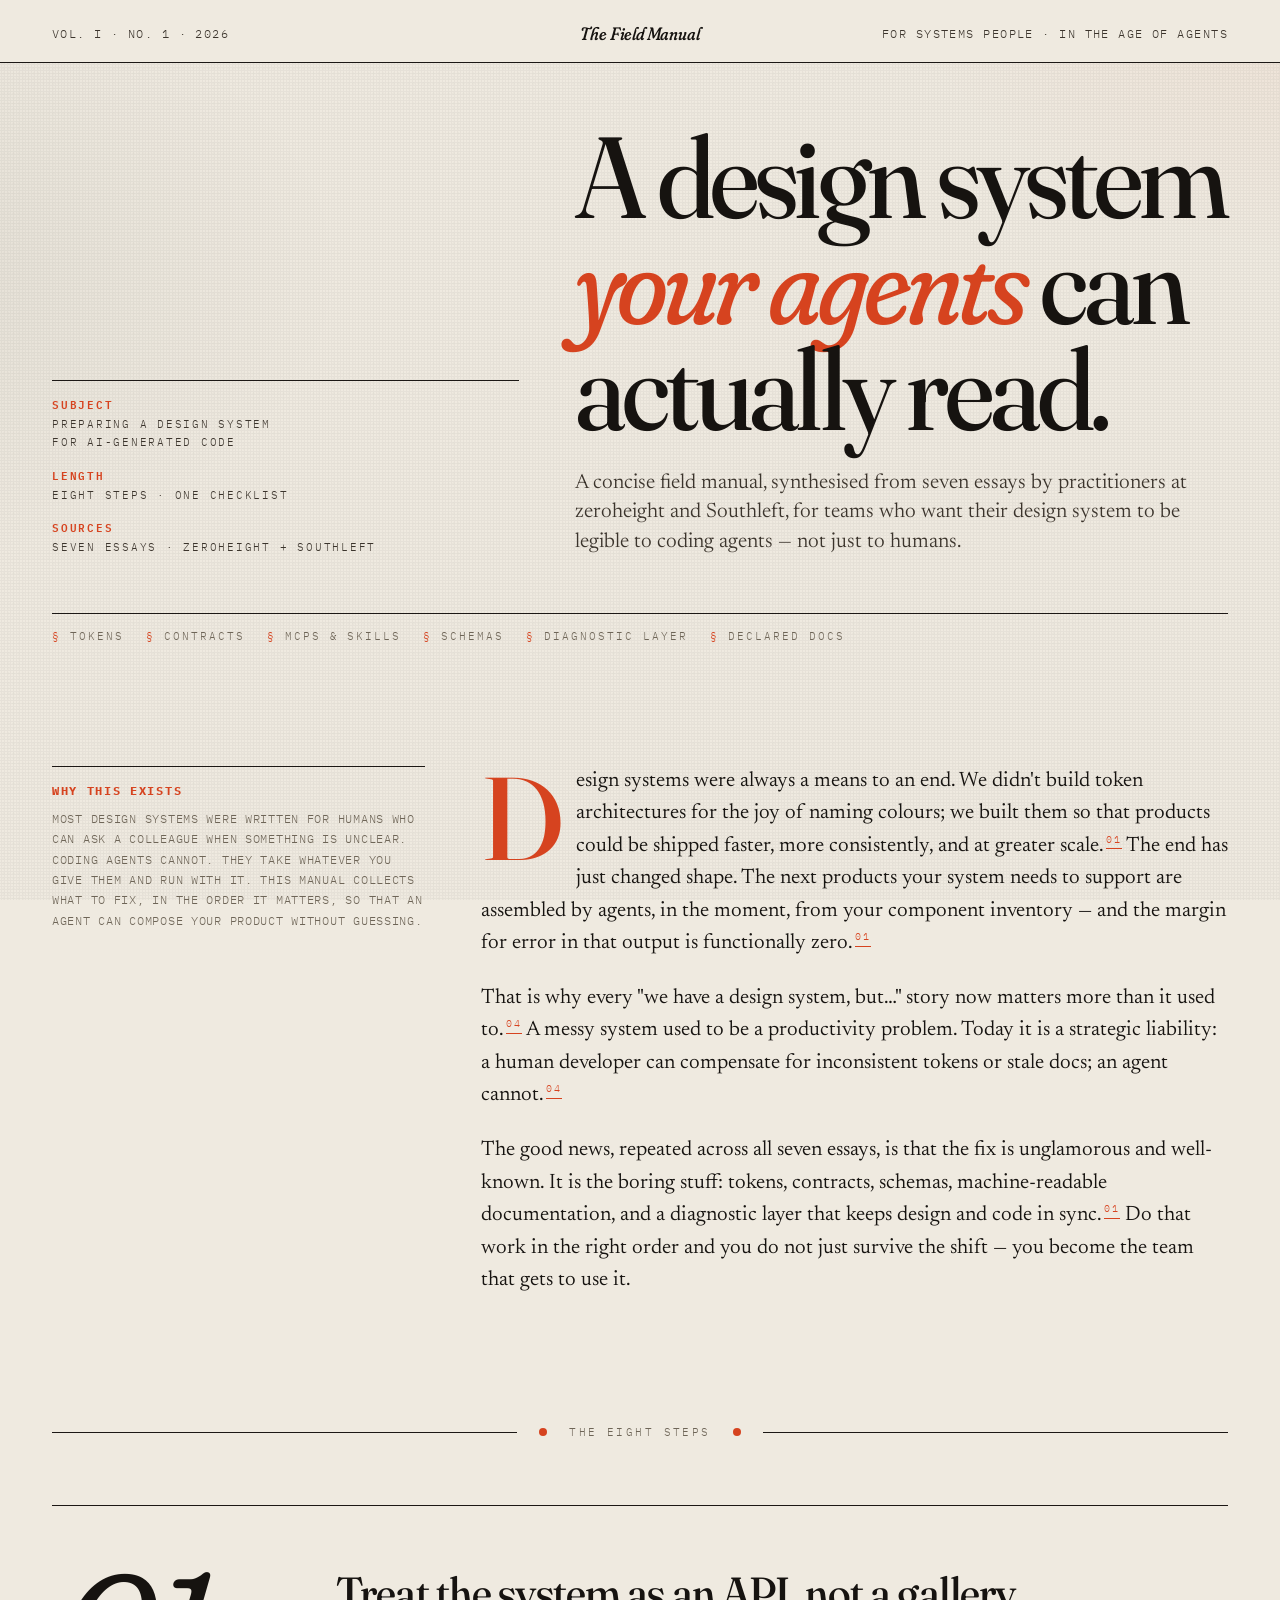
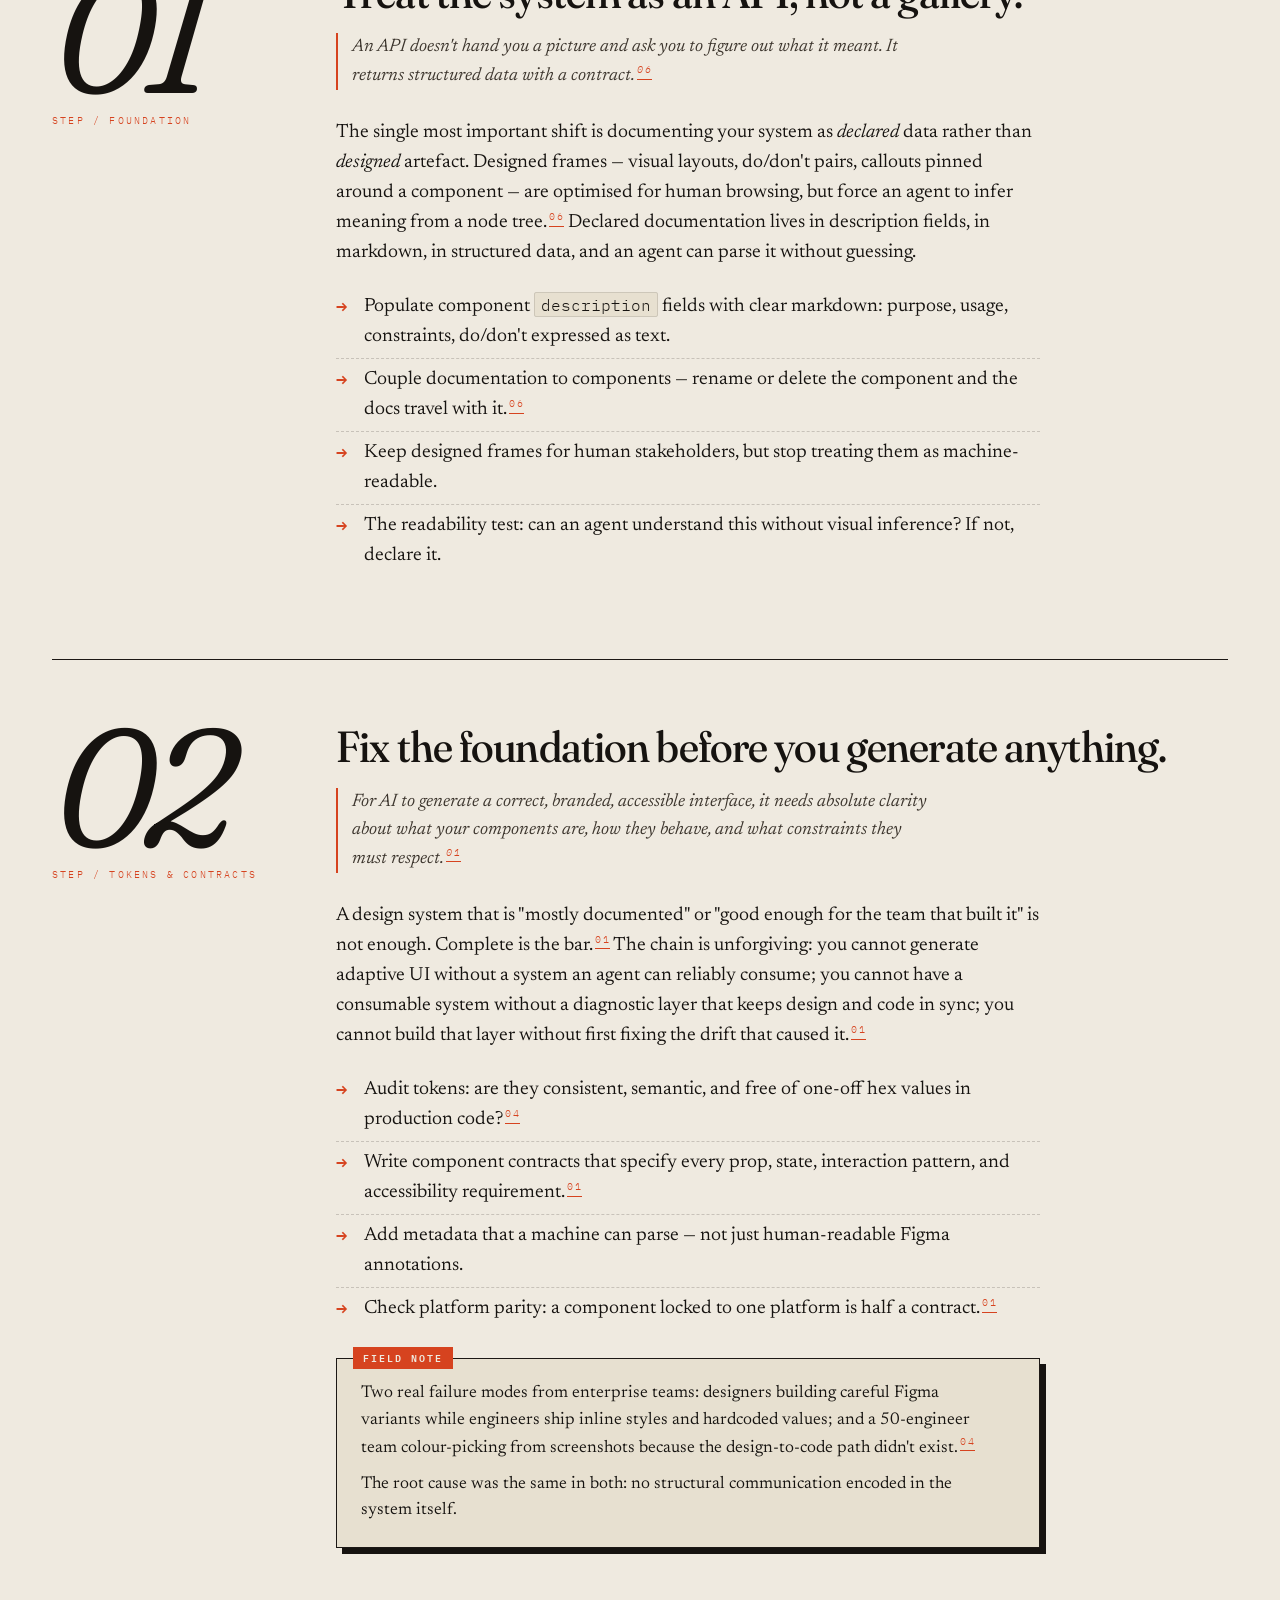
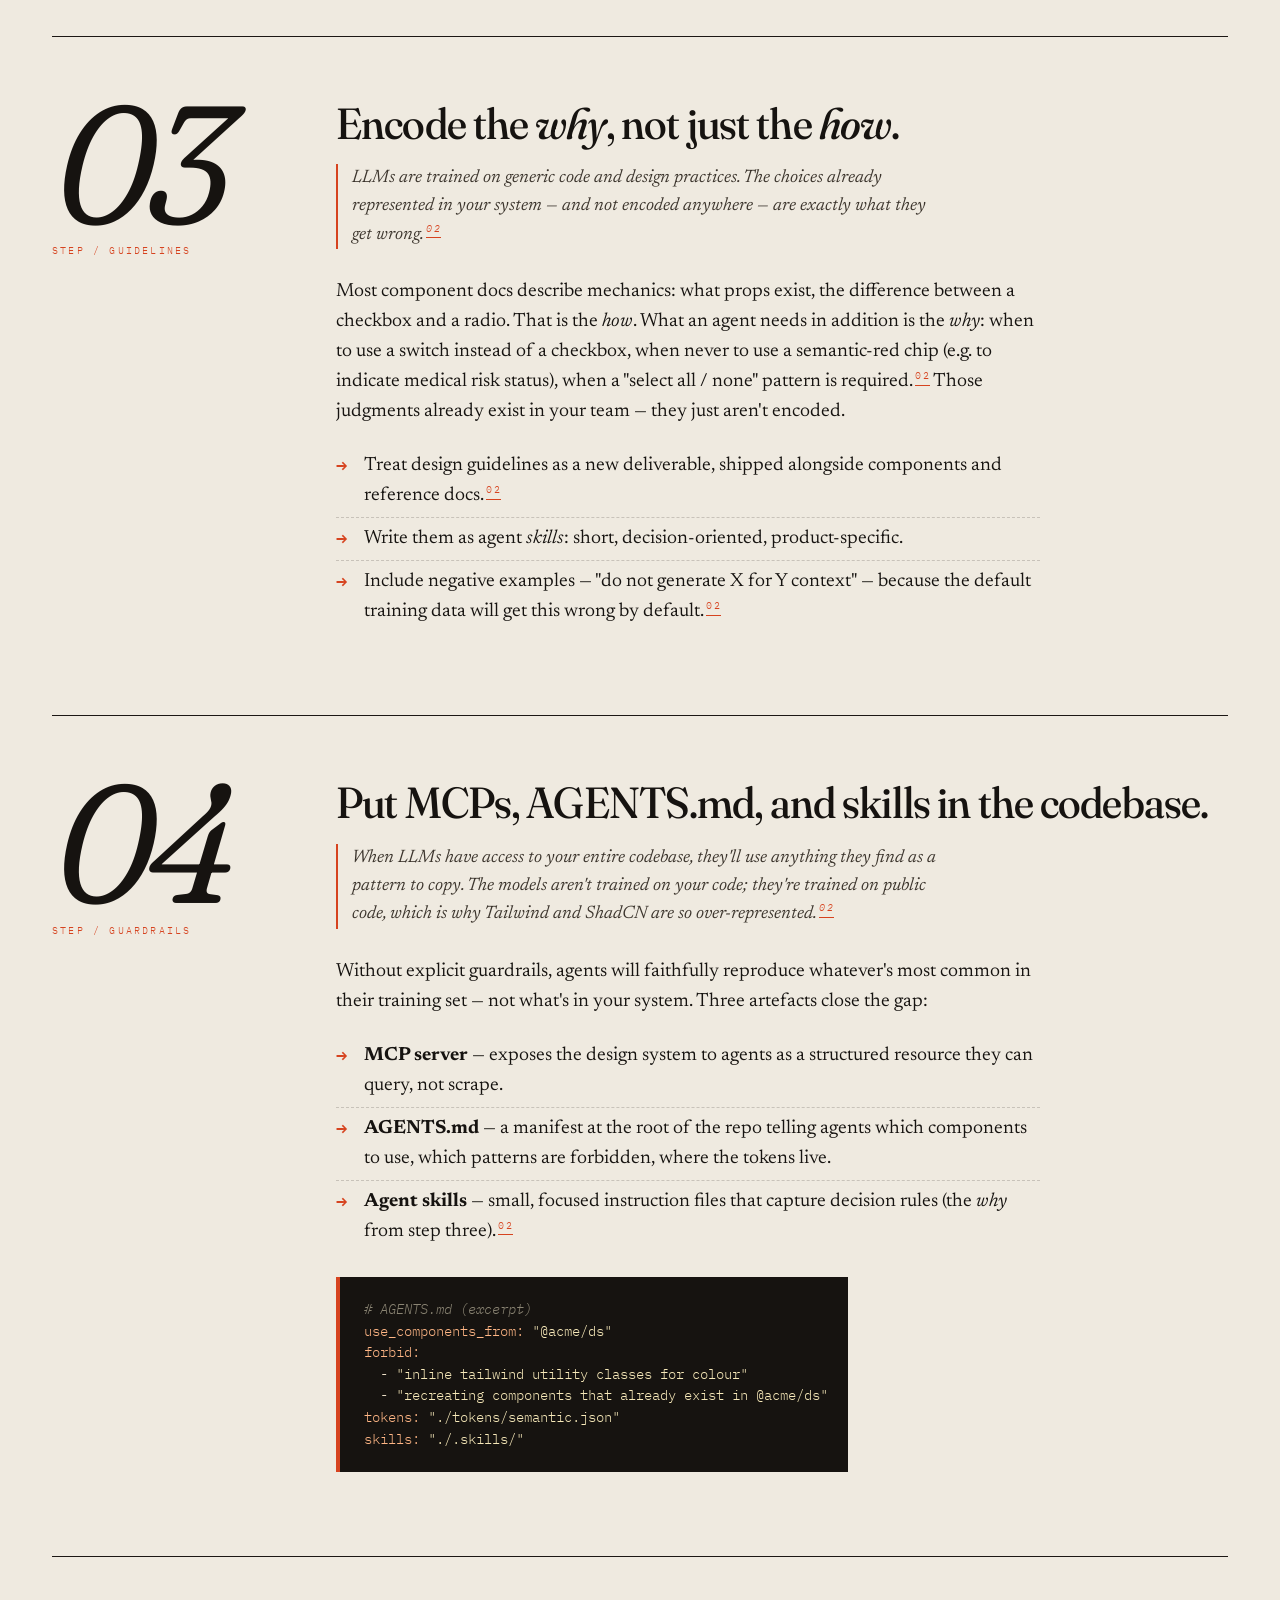
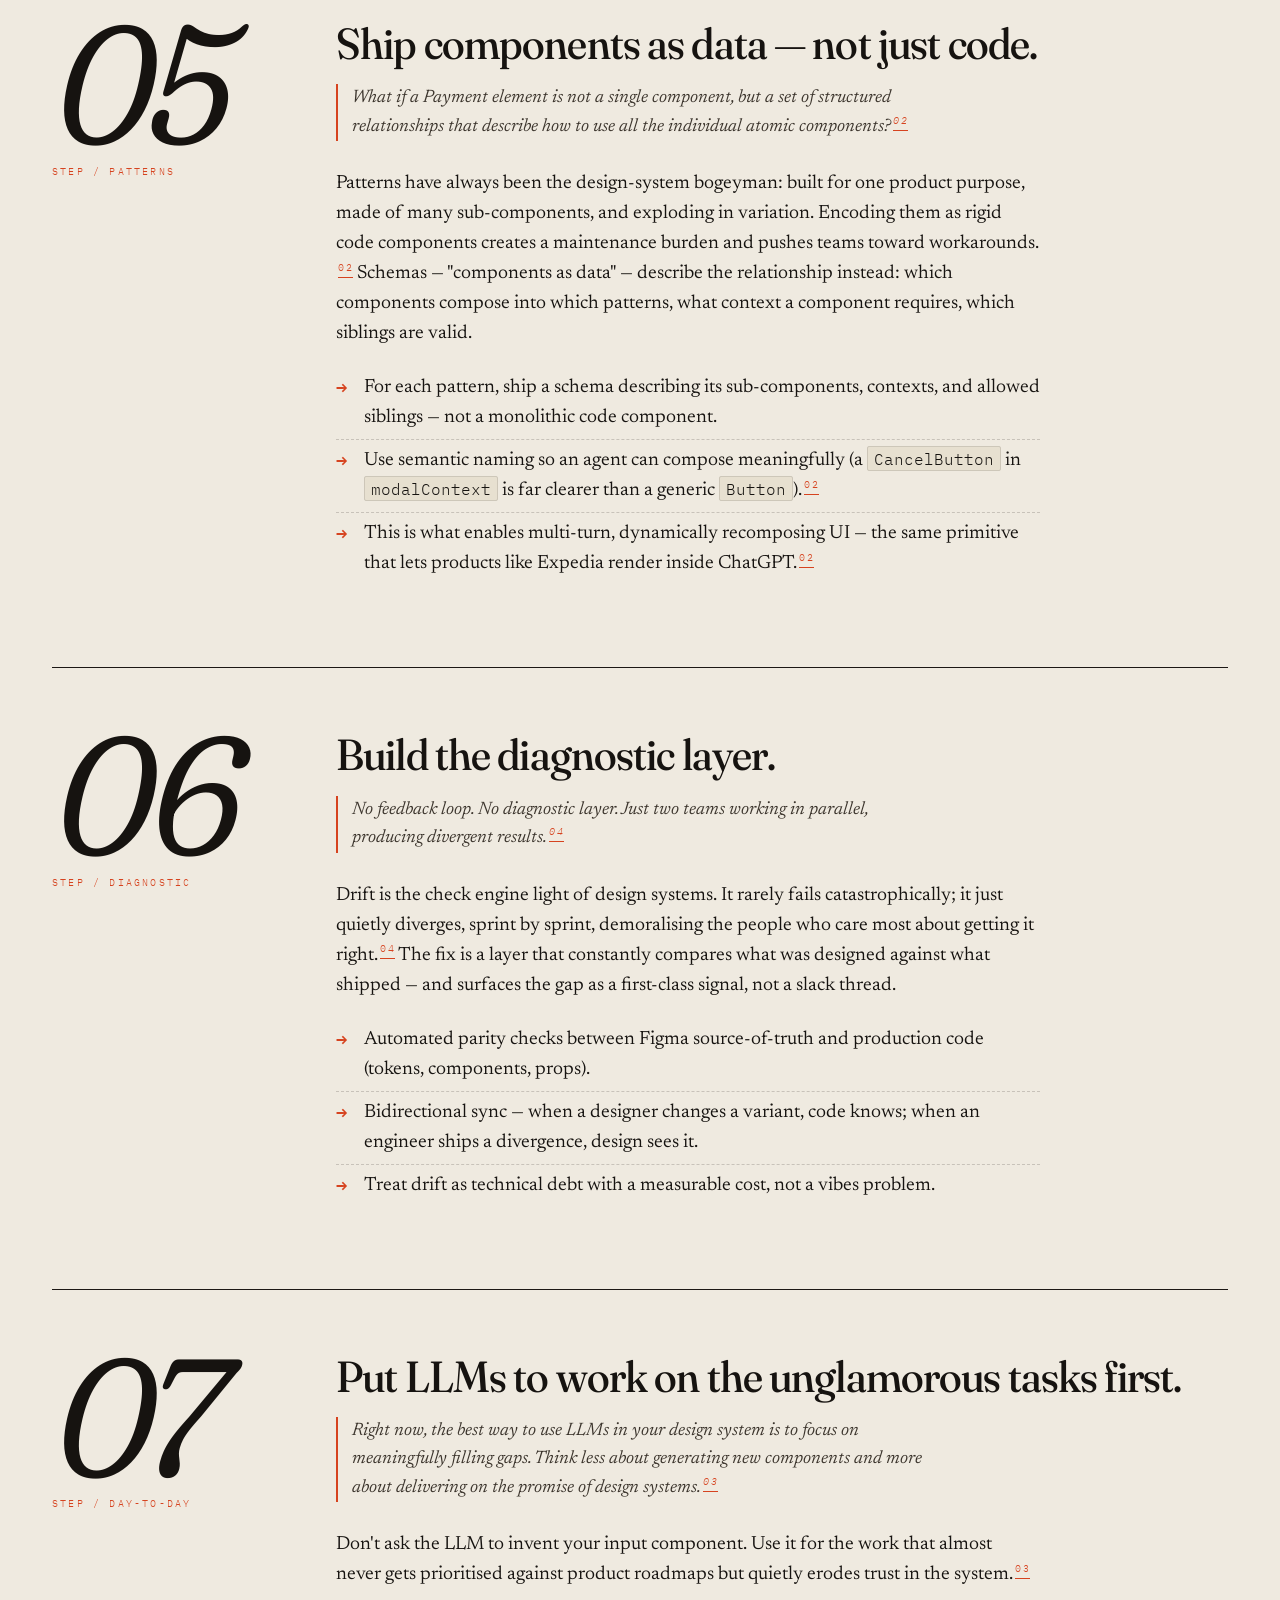
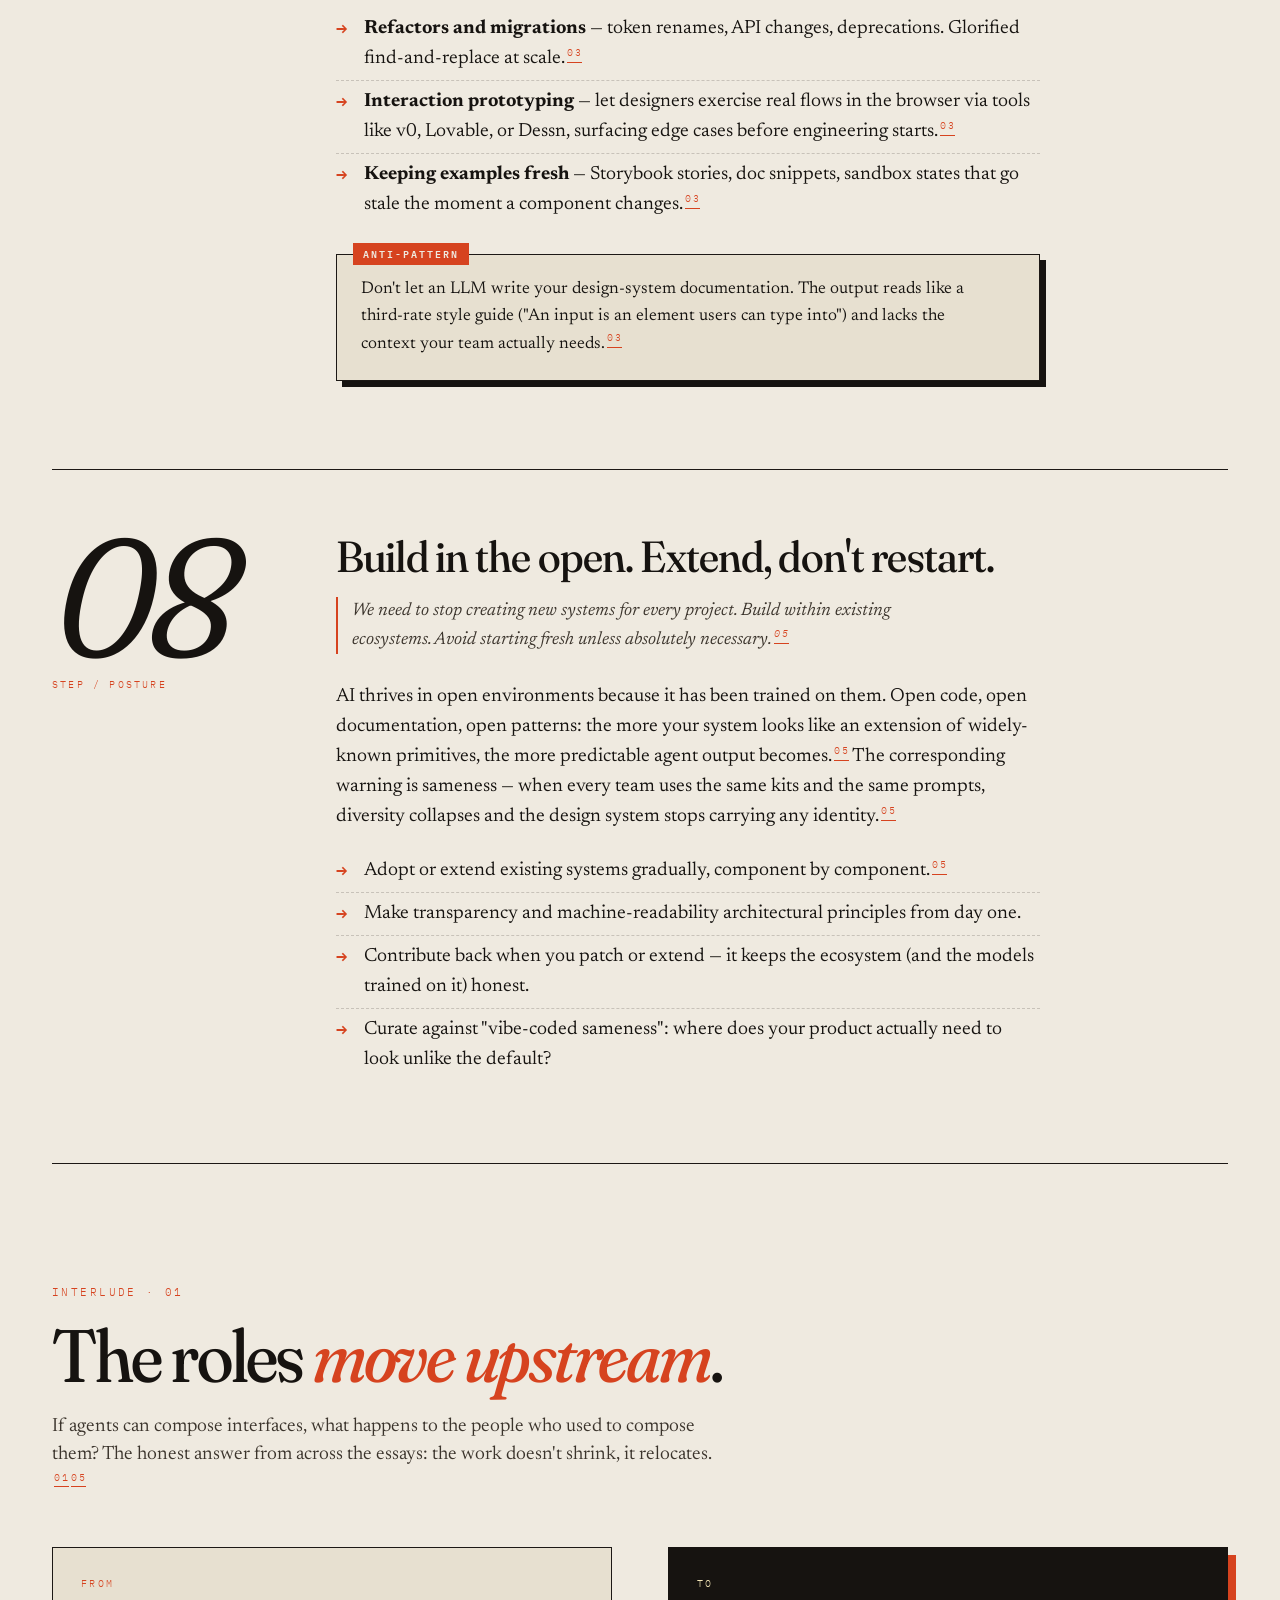
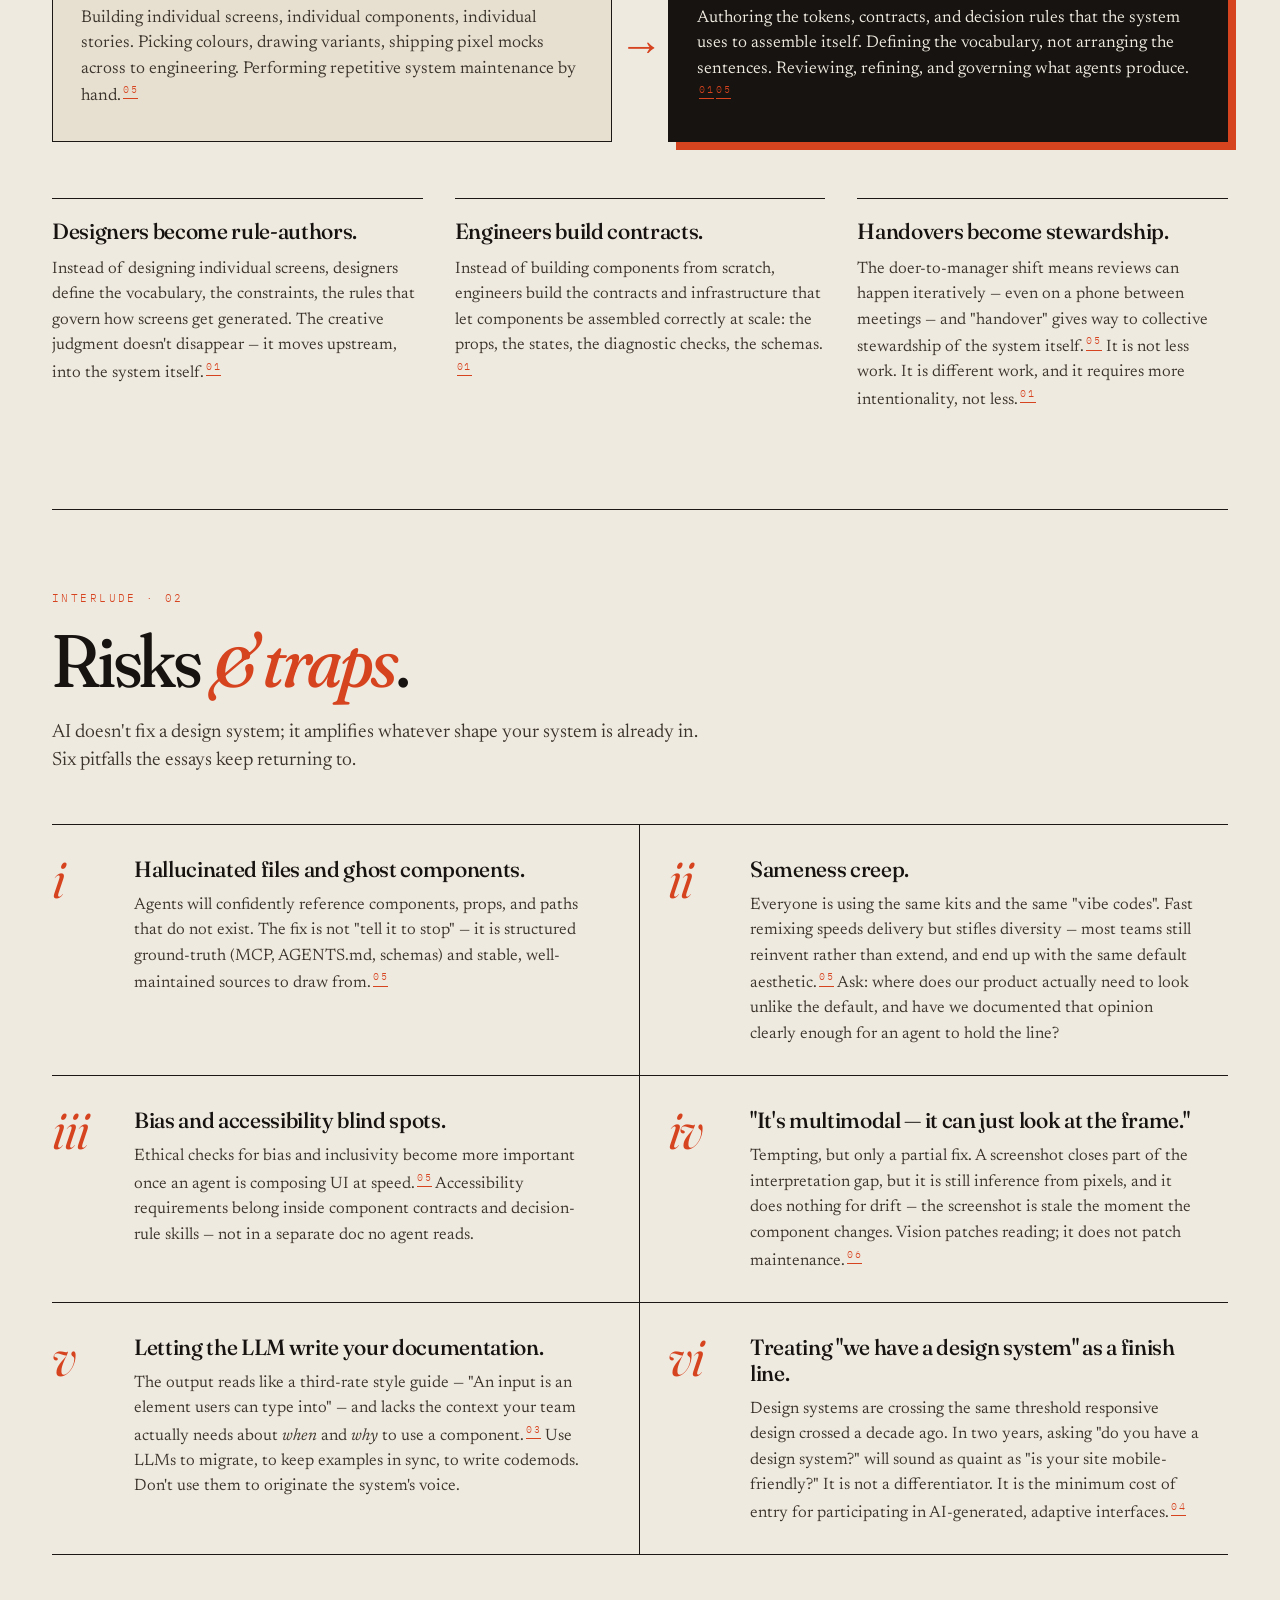
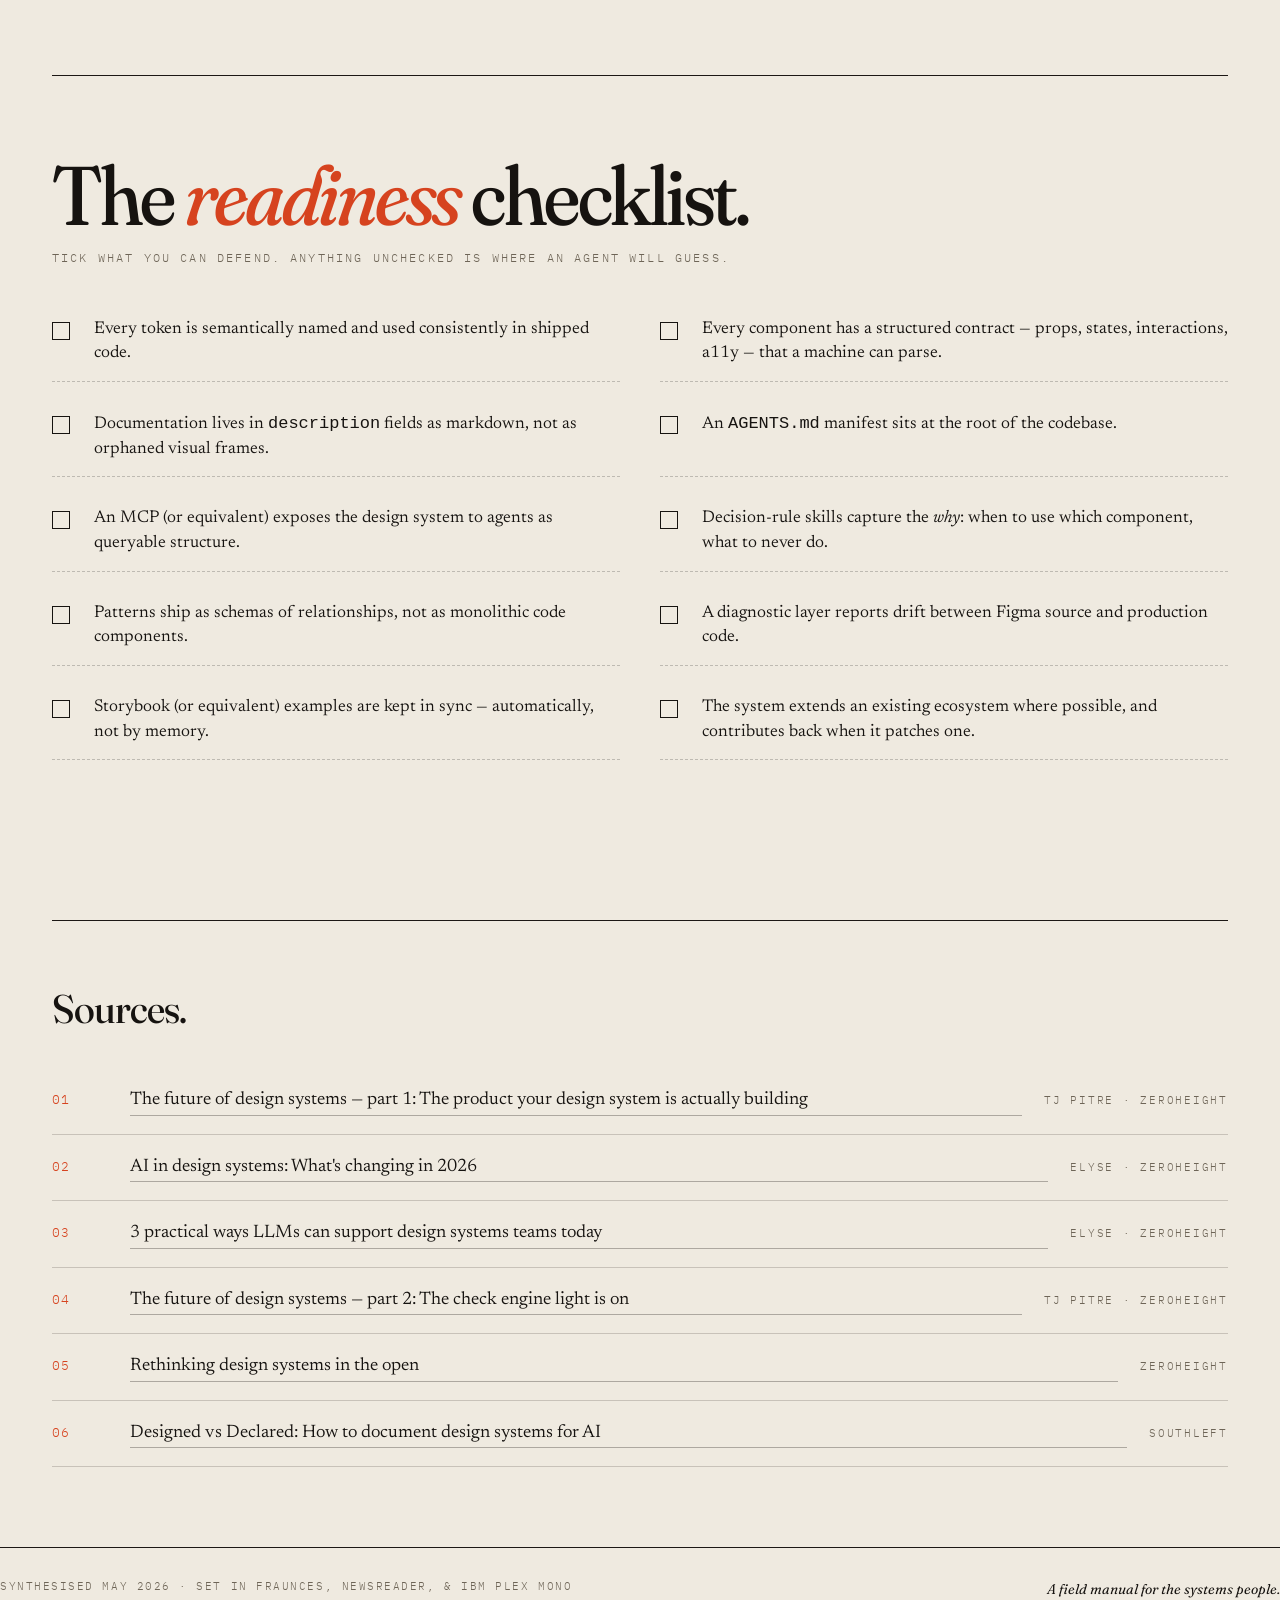
==== index.html @ 648228db "Add field manual: preparing design systems for AI coding A single-page HTML article synthesising sev" ====
<!doctype html>
<html lang="en">
<head>
<meta charset="utf-8" />
<meta name="viewport" content="width=device-width, initial-scale=1" />
<title>A Field Manual — Preparing Your Design System for AI Coding</title>
<meta name="description" content="A concise, step-by-step field manual for preparing a design system to be consumed by AI coding agents. Synthesised from seven essays by zeroheight and Southleft." />
<link rel="preconnect" href="https://fonts.googleapis.com">
<link rel="preconnect" href="https://fonts.gstatic.com" crossorigin>
<link href="https://fonts.googleapis.com/css2?family=Fraunces:ital,opsz,wght,SOFT,WONK@0,9..144,300..900,0..100,0..1;1,9..144,300..900,0..100,0..1&family=Newsreader:ital,opsz,wght@0,6..72,200..800;1,6..72,200..800&family=IBM+Plex+Mono:ital,wght@0,300;0,400;0,500;0,600;1,400&display=swap" rel="stylesheet">
<style>
  :root {
    --paper: #efeae0;
    --paper-deep: #e7e0d0;
    --ink: #161310;
    --ink-soft: #3b342c;
    --ink-mute: #6e6557;
    --rule: #1c1815;
    --accent: #d6431f;
    --accent-deep: #a1311a;
    --highlight: #f7e9b9;
    --shadow: rgba(22, 19, 16, 0.18);
    --max: 1240px;
  }

  * { box-sizing: border-box; }
  html, body { margin: 0; padding: 0; }
  html { background: var(--paper); color: var(--ink); }
  body {
    font-family: "Newsreader", Georgia, serif;
    font-size: 19px;
    line-height: 1.58;
    font-weight: 380;
    font-variation-settings: "opsz" 16;
    -webkit-font-smoothing: antialiased;
    text-rendering: optimizeLegibility;
    background:
      radial-gradient(900px 600px at 110% -10%, rgba(214, 67, 31, 0.07), transparent 60%),
      radial-gradient(800px 500px at -10% 30%, rgba(22, 19, 16, 0.05), transparent 60%),
      var(--paper);
    background-attachment: fixed;
  }

  /* paper grain */
  body::before {
    content: "";
    position: fixed;
    inset: 0;
    pointer-events: none;
    z-index: 0;
    background-image:
      radial-gradient(rgba(22,19,16,0.10) 1px, transparent 1.4px),
      radial-gradient(rgba(22,19,16,0.06) 1px, transparent 1.2px);
    background-size: 3px 3px, 5px 5px;
    background-position: 0 0, 1px 1px;
    mix-blend-mode: multiply;
    opacity: 0.35;
  }

  /* selection */
  ::selection { background: var(--accent); color: var(--paper); }

  /* layout */
  .wrap { position: relative; z-index: 1; max-width: var(--max); margin: 0 auto; padding: 0 32px; }
  main { position: relative; z-index: 1; }

  /* ====== Masthead ======================================================== */
  header.masthead {
    border-bottom: 1.5px solid var(--rule);
    padding: 20px 0 14px;
    position: relative;
    z-index: 2;
    background: var(--paper);
  }
  .mast-row {
    display: grid;
    grid-template-columns: 1fr auto 1fr;
    align-items: center;
    gap: 24px;
    font-family: "IBM Plex Mono", monospace;
    font-size: 12px;
    letter-spacing: 0.12em;
    text-transform: uppercase;
    color: var(--ink-soft);
  }
  .mast-row .center {
    font-family: "Fraunces", serif;
    font-variation-settings: "opsz" 144, "wght" 500, "SOFT" 100;
    font-style: italic;
    font-size: 18px;
    text-transform: none;
    letter-spacing: -0.01em;
    color: var(--ink);
  }
  .mast-row .right { text-align: right; }

  /* ====== Hero ============================================================ */
  .hero { padding: 60px 0 40px; position: relative; }
  .hero-grid {
    display: grid;
    grid-template-columns: 1fr 1.4fr;
    gap: 56px;
    align-items: end;
  }
  .hero-meta {
    border-top: 1.5px solid var(--rule);
    padding-top: 14px;
    font-family: "IBM Plex Mono", monospace;
    font-size: 11px;
    letter-spacing: 0.16em;
    text-transform: uppercase;
    color: var(--ink-soft);
    line-height: 1.7;
  }
  .hero-meta strong { color: var(--accent); font-weight: 600; }

  h1.title {
    font-family: "Fraunces", serif;
    font-variation-settings: "opsz" 144, "wght" 460, "SOFT" 30, "WONK" 1;
    font-size: clamp(54px, 9vw, 132px);
    line-height: 0.92;
    letter-spacing: -0.035em;
    margin: 0;
    color: var(--ink);
  }
  h1.title em {
    font-style: italic;
    font-variation-settings: "opsz" 144, "wght" 420, "SOFT" 100, "WONK" 1;
    color: var(--accent);
  }
  .hero-deck {
    font-family: "Newsreader", serif;
    font-variation-settings: "opsz" 32;
    font-size: clamp(20px, 1.6vw, 26px);
    line-height: 1.42;
    color: var(--ink-soft);
    margin: 28px 0 0;
    max-width: 60ch;
    font-weight: 360;
  }

  .hero-rule {
    margin: 56px 0 0;
    height: 1.5px;
    background: var(--rule);
  }
  .hero-tags {
    display: flex;
    gap: 22px;
    padding: 14px 0 0;
    font-family: "IBM Plex Mono", monospace;
    font-size: 11px;
    letter-spacing: 0.18em;
    text-transform: uppercase;
    color: var(--ink-mute);
    flex-wrap: wrap;
  }
  .hero-tags span::before { content: "§ "; color: var(--accent); }

  /* ====== Intro section =================================================== */
  .lede {
    padding: 80px 0 40px;
    display: grid;
    grid-template-columns: 1fr 2fr;
    gap: 56px;
  }
  .lede-aside {
    font-family: "IBM Plex Mono", monospace;
    font-size: 12px;
    letter-spacing: 0.06em;
    text-transform: uppercase;
    color: var(--ink-mute);
    line-height: 1.7;
    border-top: 1.5px solid var(--rule);
    padding-top: 14px;
    align-self: start;
    position: sticky;
    top: 24px;
  }
  .lede-aside b {
    display: block;
    color: var(--accent);
    margin-bottom: 8px;
    letter-spacing: 0.14em;
  }
  .lede-body p {
    margin: 0 0 22px;
    font-size: 21px;
    line-height: 1.55;
    font-variation-settings: "opsz" 18;
  }
  .lede-body p:first-child::first-letter {
    font-family: "Fraunces", serif;
    font-variation-settings: "opsz" 144, "wght" 500;
    font-size: 5.6em;
    line-height: 0.82;
    float: left;
    margin: 4px 12px 0 0;
    color: var(--accent);
  }

  /* ====== Section break =================================================== */
  .break {
    display: flex;
    align-items: center;
    gap: 22px;
    margin: 64px 0;
    font-family: "IBM Plex Mono", monospace;
    font-size: 11px;
    letter-spacing: 0.22em;
    text-transform: uppercase;
    color: var(--ink-mute);
  }
  .break::before, .break::after {
    content: "";
    flex: 1;
    height: 1.5px;
    background: var(--rule);
  }
  .break .dot {
    width: 8px; height: 8px; background: var(--accent); border-radius: 50%;
  }

  /* ====== Step list ======================================================= */
  .steps { margin: 0; padding: 0; list-style: none; }
  .step {
    position: relative;
    display: grid;
    grid-template-columns: 220px 1fr;
    gap: 64px;
    padding: 56px 0 60px;
    border-top: 1.5px solid var(--rule);
  }
  .step:last-child { border-bottom: 1.5px solid var(--rule); }
  .step-num {
    font-family: "Fraunces", serif;
    font-variation-settings: "opsz" 144, "wght" 360, "SOFT" 100, "WONK" 1;
    font-style: italic;
    font-size: 168px;
    line-height: 0.85;
    letter-spacing: -0.04em;
    color: var(--ink);
    position: relative;
  }
  .step-num::after {
    content: attr(data-label);
    display: block;
    font-family: "IBM Plex Mono", monospace;
    font-style: normal;
    font-size: 10px;
    letter-spacing: 0.22em;
    text-transform: uppercase;
    color: var(--accent);
    margin-top: 12px;
  }
  .step-body h2 {
    font-family: "Fraunces", serif;
    font-variation-settings: "opsz" 80, "wght" 480, "SOFT" 30;
    font-size: clamp(34px, 3.4vw, 48px);
    line-height: 1.04;
    letter-spacing: -0.02em;
    margin: 8px 0 18px;
    color: var(--ink);
  }
  .step-body .why {
    font-family: "Newsreader", serif;
    font-style: italic;
    font-size: 18px;
    color: var(--ink-soft);
    margin: 0 0 28px;
    padding-left: 14px;
    border-left: 2px solid var(--accent);
    max-width: 60ch;
  }
  .step-body p { margin: 0 0 18px; max-width: 64ch; }
  .step-body ul {
    margin: 12px 0 22px;
    padding-left: 0;
    list-style: none;
    max-width: 64ch;
  }
  .step-body ul li {
    position: relative;
    padding: 6px 0 6px 28px;
    border-bottom: 1px dashed rgba(22,19,16,0.18);
  }
  .step-body ul li:last-child { border-bottom: none; }
  .step-body ul li::before {
    content: "→";
    position: absolute;
    left: 0;
    top: 6px;
    color: var(--accent);
    font-family: "IBM Plex Mono", monospace;
    font-weight: 500;
  }
  .step-body code {
    font-family: "IBM Plex Mono", monospace;
    font-size: 0.85em;
    background: var(--paper-deep);
    border: 1px solid rgba(22,19,16,0.12);
    padding: 1px 6px;
    border-radius: 2px;
  }

  /* citation chip */
  .cite {
    display: inline-flex;
    align-items: baseline;
    gap: 6px;
    font-family: "IBM Plex Mono", monospace;
    font-size: 10px;
    letter-spacing: 0.16em;
    text-transform: uppercase;
    color: var(--accent);
    text-decoration: none;
    border-bottom: 1px solid currentColor;
    padding-bottom: 1px;
    vertical-align: super;
    margin-left: 2px;
  }
  .cite:hover { color: var(--accent-deep); }

  /* callout */
  .callout {
    margin: 28px 0;
    padding: 22px 24px;
    background: var(--paper-deep);
    border: 1.5px solid var(--rule);
    box-shadow: 6px 6px 0 var(--ink);
    position: relative;
    max-width: 64ch;
  }
  .callout::before {
    content: attr(data-label);
    position: absolute;
    top: -12px;
    left: 16px;
    background: var(--accent);
    color: var(--paper);
    font-family: "IBM Plex Mono", monospace;
    font-size: 10px;
    letter-spacing: 0.2em;
    text-transform: uppercase;
    padding: 3px 10px;
    font-weight: 600;
  }
  .callout p { margin: 0; font-size: 17px; line-height: 1.55; }
  .callout p + p { margin-top: 10px; }

  /* code block */
  pre.codeish {
    font-family: "IBM Plex Mono", monospace;
    font-size: 13.5px;
    line-height: 1.6;
    background: var(--ink);
    color: #ecdfc7;
    padding: 22px 24px;
    border-radius: 0;
    overflow-x: auto;
    margin: 24px 0;
    max-width: 64ch;
    border-left: 4px solid var(--accent);
  }
  pre.codeish .k { color: #ffb685; }
  pre.codeish .c { color: #8a8473; font-style: italic; }
  pre.codeish .s { color: #f7e9b9; }

  /* ====== Interlude: Roles ================================================ */
  .roles {
    padding: 80px 0 40px;
    margin-top: 40px;
    position: relative;
  }
  .roles-head { max-width: 70ch; margin-bottom: 48px; }
  .roles-eyebrow {
    font-family: "IBM Plex Mono", monospace;
    font-size: 11px;
    letter-spacing: 0.22em;
    text-transform: uppercase;
    color: var(--accent);
    margin-bottom: 18px;
  }
  .roles-title {
    font-family: "Fraunces", serif;
    font-variation-settings: "opsz" 144, "wght" 460, "SOFT" 60, "WONK" 1;
    font-size: clamp(44px, 5.8vw, 76px);
    line-height: 0.96;
    letter-spacing: -0.03em;
    margin: 0 0 22px;
  }
  .roles-title em { font-style: italic; color: var(--accent); }
  .roles-deck {
    font-family: "Newsreader", serif;
    font-variation-settings: "opsz" 28;
    font-size: clamp(19px, 1.4vw, 22px);
    line-height: 1.5;
    color: var(--ink-soft);
    margin: 0;
    max-width: 60ch;
  }

  .roles-grid {
    display: grid;
    grid-template-columns: 1fr 56px 1fr;
    gap: 0;
    align-items: stretch;
    margin: 32px 0 56px;
  }
  .role-card {
    border: 1.5px solid var(--rule);
    padding: 28px 28px 32px;
    background: var(--paper-deep);
    position: relative;
  }
  .role-card--accent {
    background: var(--ink);
    color: var(--paper);
    border-color: var(--ink);
    box-shadow: 8px 8px 0 var(--accent);
  }
  .role-tag {
    font-family: "IBM Plex Mono", monospace;
    font-size: 10px;
    letter-spacing: 0.24em;
    text-transform: uppercase;
    color: var(--accent);
    margin-bottom: 14px;
  }
  .role-card--accent .role-tag { color: var(--highlight); }
  .role-from, .role-to {
    margin: 0;
    font-size: 17px;
    line-height: 1.5;
    font-variation-settings: "opsz" 16;
  }
  .role-from { color: var(--ink-soft); }
  .role-card--accent .role-to { color: var(--paper); }
  .role-arrow {
    display: flex;
    align-items: center;
    justify-content: center;
    font-family: "Fraunces", serif;
    font-variation-settings: "opsz" 144, "wght" 360;
    font-style: italic;
    font-size: 44px;
    color: var(--accent);
  }

  .roles-notes {
    display: grid;
    grid-template-columns: repeat(3, 1fr);
    gap: 32px;
    margin-top: 24px;
  }
  .role-note {
    border-top: 1.5px solid var(--rule);
    padding-top: 20px;
  }
  .role-note h3 {
    font-family: "Fraunces", serif;
    font-variation-settings: "opsz" 60, "wght" 500;
    font-size: 22px;
    line-height: 1.15;
    letter-spacing: -0.015em;
    margin: 0 0 12px;
  }
  .role-note p {
    margin: 0;
    font-size: 16.5px;
    line-height: 1.55;
    color: var(--ink-soft);
  }

  /* ====== Interlude: Risks ================================================ */
  .risks {
    padding: 80px 0 40px;
    border-top: 1.5px solid var(--rule);
    margin-top: 56px;
  }
  .risks-head { max-width: 70ch; margin-bottom: 48px; }
  .risks-eyebrow {
    font-family: "IBM Plex Mono", monospace;
    font-size: 11px;
    letter-spacing: 0.22em;
    text-transform: uppercase;
    color: var(--accent);
    margin-bottom: 18px;
  }
  .risks-title {
    font-family: "Fraunces", serif;
    font-variation-settings: "opsz" 144, "wght" 460, "SOFT" 60, "WONK" 1;
    font-size: clamp(44px, 5.8vw, 76px);
    line-height: 0.96;
    letter-spacing: -0.03em;
    margin: 0 0 22px;
  }
  .risks-title em { font-style: italic; color: var(--accent); }
  .risks-deck {
    font-family: "Newsreader", serif;
    font-variation-settings: "opsz" 28;
    font-size: clamp(19px, 1.4vw, 22px);
    line-height: 1.5;
    color: var(--ink-soft);
    margin: 0;
    max-width: 60ch;
  }

  .risk-list {
    list-style: none;
    padding: 0;
    margin: 0;
    display: grid;
    grid-template-columns: 1fr 1fr;
    gap: 0;
  }
  .risk {
    display: grid;
    grid-template-columns: 64px 1fr;
    gap: 18px;
    padding: 28px 28px 28px 0;
    border-top: 1.5px solid var(--rule);
  }
  .risk:nth-child(odd) { padding-right: 48px; border-right: 1.5px solid var(--rule); }
  .risk:nth-child(even) { padding-left: 28px; }
  .risk:nth-last-child(1), .risk:nth-last-child(2) {
    border-bottom: 1.5px solid var(--rule);
  }
  .risk-num {
    font-family: "Fraunces", serif;
    font-variation-settings: "opsz" 144, "wght" 360, "WONK" 1;
    font-style: italic;
    font-size: 56px;
    line-height: 0.9;
    color: var(--accent);
    letter-spacing: -0.02em;
  }
  .risk-body h3 {
    font-family: "Fraunces", serif;
    font-variation-settings: "opsz" 60, "wght" 500;
    font-size: 22px;
    line-height: 1.18;
    letter-spacing: -0.015em;
    margin: 4px 0 10px;
  }
  .risk-body p {
    margin: 0;
    font-size: 16.5px;
    line-height: 1.55;
    color: var(--ink-soft);
    max-width: 50ch;
  }

  /* ====== Checklist ======================================================= */
  .checklist-section {
    padding: 80px 0;
    border-top: 1.5px solid var(--rule);
    margin-top: 80px;
  }
  .checklist-section h2 {
    font-family: "Fraunces", serif;
    font-variation-settings: "opsz" 144, "wght" 460, "SOFT" 60, "WONK" 1;
    font-size: clamp(48px, 6.5vw, 84px);
    line-height: 0.95;
    letter-spacing: -0.03em;
    margin: 0 0 14px;
  }
  .checklist-section h2 em {
    font-style: italic;
    color: var(--accent);
  }
  .checklist-section .sub {
    font-family: "IBM Plex Mono", monospace;
    font-size: 12px;
    letter-spacing: 0.18em;
    text-transform: uppercase;
    color: var(--ink-mute);
    margin: 0 0 36px;
  }
  .checklist {
    display: grid;
    grid-template-columns: repeat(2, 1fr);
    gap: 16px 40px;
    margin: 28px 0 0;
    padding: 0;
    list-style: none;
  }
  .checklist li {
    display: grid;
    grid-template-columns: 28px 1fr;
    align-items: start;
    gap: 14px;
    padding: 14px 0;
    border-bottom: 1px dashed rgba(22,19,16,0.22);
    font-size: 17px;
    line-height: 1.45;
  }
  .checklist .box {
    width: 18px;
    height: 18px;
    border: 1.5px solid var(--ink);
    margin-top: 4px;
    background: var(--paper);
    position: relative;
    flex-shrink: 0;
  }
  .checklist li:hover .box::after {
    content: "✕";
    position: absolute;
    inset: -4px 0 0 1px;
    color: var(--accent);
    font-weight: 600;
    font-size: 18px;
    line-height: 1;
  }

  /* ====== Sources ========================================================= */
  .sources {
    margin-top: 80px;
    padding: 56px 0 80px;
    border-top: 1.5px solid var(--rule);
  }
  .sources h2 {
    font-family: "Fraunces", serif;
    font-variation-settings: "opsz" 80, "wght" 460;
    font-size: 40px;
    margin: 0 0 28px;
    letter-spacing: -0.02em;
  }
  .sources ol {
    counter-reset: src;
    list-style: none;
    padding: 0;
    margin: 0;
  }
  .sources li {
    counter-increment: src;
    display: grid;
    grid-template-columns: 56px 1fr auto;
    gap: 22px;
    align-items: baseline;
    padding: 18px 0;
    border-bottom: 1px solid rgba(22,19,16,0.18);
  }
  .sources li::before {
    content: counter(src, decimal-leading-zero);
    font-family: "IBM Plex Mono", monospace;
    font-size: 13px;
    color: var(--accent);
    letter-spacing: 0.1em;
  }
  .sources li a {
    color: var(--ink);
    text-decoration: none;
    border-bottom: 1px solid rgba(22,19,16,0.3);
    font-size: 18px;
    transition: all 0.18s ease;
  }
  .sources li a:hover { color: var(--accent); border-bottom-color: var(--accent); }
  .sources li .pub {
    font-family: "IBM Plex Mono", monospace;
    font-size: 11px;
    letter-spacing: 0.16em;
    text-transform: uppercase;
    color: var(--ink-mute);
  }

  /* ====== Footer ========================================================== */
  footer.colophon {
    border-top: 1.5px solid var(--rule);
    padding: 30px 0 50px;
    font-family: "IBM Plex Mono", monospace;
    font-size: 11px;
    letter-spacing: 0.14em;
    text-transform: uppercase;
    color: var(--ink-mute);
    display: grid;
    grid-template-columns: 1fr auto;
    gap: 24px;
  }
  footer.colophon .mark {
    font-family: "Fraunces", serif;
    font-style: italic;
    font-size: 14px;
    text-transform: none;
    letter-spacing: 0;
    color: var(--ink);
  }

  /* ====== Responsive ====================================================== */
  @media (max-width: 900px) {
    body { font-size: 17px; }
    .hero-grid { grid-template-columns: 1fr; gap: 32px; }
    .lede { grid-template-columns: 1fr; gap: 24px; padding: 40px 0; }
    .lede-aside { position: static; }
    .step { grid-template-columns: 1fr; gap: 0; padding: 40px 0; }
    .step-num { font-size: 110px; margin-bottom: 8px; }
    .checklist { grid-template-columns: 1fr; }
    .mast-row { grid-template-columns: 1fr; text-align: center; }
    .mast-row .right, .mast-row .left { display: none; }
    .sources li { grid-template-columns: 36px 1fr; }
    .sources li .pub { grid-column: 2; }
    .roles-grid { grid-template-columns: 1fr; }
    .role-arrow { transform: rotate(90deg); padding: 16px 0; }
    .role-card--accent { box-shadow: 6px 6px 0 var(--accent); }
    .roles-notes { grid-template-columns: 1fr; gap: 20px; }
    .risk-list { grid-template-columns: 1fr; }
    .risk:nth-child(odd) { padding-right: 0; border-right: none; }
    .risk:nth-child(even) { padding-left: 0; }
  }

  /* gentle animation on first paint */
  .hero-grid, .lede, .step, .checklist-section, .sources {
    animation: rise 0.7s cubic-bezier(.2,.7,.2,1) both;
  }
  .step:nth-child(2) { animation-delay: .05s; }
  .step:nth-child(3) { animation-delay: .10s; }
  .step:nth-child(4) { animation-delay: .15s; }
  .step:nth-child(5) { animation-delay: .20s; }
  @keyframes rise {
    from { opacity: 0; transform: translateY(14px); }
    to { opacity: 1; transform: none; }
  }
  @media (prefers-reduced-motion: reduce) {
    * { animation: none !important; transition: none !important; }
  }
</style>
</head>
<body>

<header class="masthead">
  <div class="wrap mast-row">
    <div class="left">Vol. I · No. 1 · 2026</div>
    <div class="center">The Field Manual</div>
    <div class="right">For systems people · in the age of agents</div>
  </div>
</header>

<main class="wrap">

  <!-- HERO -->
  <section class="hero">
    <div class="hero-grid">
      <aside class="hero-meta">
        <div><strong>Subject</strong></div>
        <div>Preparing a Design System</div>
        <div>for AI-Generated Code</div>
        <div style="margin-top:14px"><strong>Length</strong></div>
        <div>Eight steps · One checklist</div>
        <div style="margin-top:14px"><strong>Sources</strong></div>
        <div>Seven essays · zeroheight + Southleft</div>
      </aside>
      <div>
        <h1 class="title">A design&nbsp;system <em>your&nbsp;agents</em> can actually&nbsp;read.</h1>
        <p class="hero-deck">
          A concise field manual, synthesised from seven essays by practitioners at
          zeroheight and Southleft, for teams who want their design system to be
          legible to coding agents — not just to humans.
        </p>
      </div>
    </div>
    <div class="hero-rule"></div>
    <div class="hero-tags">
      <span>Tokens</span>
      <span>Contracts</span>
      <span>MCPs &amp; Skills</span>
      <span>Schemas</span>
      <span>Diagnostic layer</span>
      <span>Declared docs</span>
    </div>
  </section>

  <!-- LEDE -->
  <section class="lede">
    <aside class="lede-aside">
      <b>Why this exists</b>
      Most design systems were written for humans who can ask a colleague when
      something is unclear. Coding agents cannot. They take whatever you give
      them and run with it. This manual collects what to fix, in the order it
      matters, so that an agent can compose your product without guessing.
    </aside>
    <div class="lede-body">
      <p>
        Design systems were always a means to an end. We didn't build token
        architectures for the joy of naming colours; we built them so that
        products could be shipped faster, more consistently, and at greater
        scale.<a class="cite" href="#s1">01</a> The end has just changed shape.
        The next products your system needs to support are assembled by agents,
        in the moment, from your component inventory — and the margin for error
        in that output is functionally zero.<a class="cite" href="#s1">01</a>
      </p>
      <p>
        That is why every "we have a design system, but…" story now matters
        more than it used to.<a class="cite" href="#s4">04</a> A messy system
        used to be a productivity problem. Today it is a strategic liability:
        a human developer can compensate for inconsistent tokens or stale
        docs; an agent cannot.<a class="cite" href="#s4">04</a>
      </p>
      <p>
        The good news, repeated across all seven essays, is that the fix is
        unglamorous and well-known. It is the boring stuff: tokens, contracts,
        schemas, machine-readable documentation, and a diagnostic layer that
        keeps design and code in sync.<a class="cite" href="#s1">01</a> Do that
        work in the right order and you do not just survive the shift — you
        become the team that gets to use it.
      </p>
    </div>
  </section>

  <div class="break"><span class="dot"></span> The eight steps <span class="dot"></span></div>

  <!-- STEPS -->
  <ol class="steps">

    <li class="step">
      <div class="step-num" data-label="Step / Foundation">01</div>
      <div class="step-body">
        <h2>Treat the system as an API, not a gallery.</h2>
        <p class="why">An API doesn't hand you a picture and ask you to figure out what it meant. It returns structured data with a contract.<a class="cite" href="#s6">06</a></p>
        <p>
          The single most important shift is documenting your system as
          <em>declared</em> data rather than <em>designed</em> artefact. Designed
          frames — visual layouts, do/don't pairs, callouts pinned around a
          component — are optimised for human browsing, but force an agent to
          infer meaning from a node tree.<a class="cite" href="#s6">06</a>
          Declared documentation lives in description fields, in markdown, in
          structured data, and an agent can parse it without guessing.
        </p>
        <ul>
          <li>Populate component <code>description</code> fields with clear markdown: purpose, usage, constraints, do/don't expressed as text.</li>
          <li>Couple documentation to components — rename or delete the component and the docs travel with it.<a class="cite" href="#s6">06</a></li>
          <li>Keep designed frames for human stakeholders, but stop treating them as machine-readable.</li>
          <li>The readability test: can an agent understand this without visual inference? If not, declare it.</li>
        </ul>
      </div>
    </li>

    <li class="step">
      <div class="step-num" data-label="Step / Tokens &amp; Contracts">02</div>
      <div class="step-body">
        <h2>Fix the foundation before you generate anything.</h2>
        <p class="why">For AI to generate a correct, branded, accessible interface, it needs absolute clarity about what your components are, how they behave, and what constraints they must respect.<a class="cite" href="#s1">01</a></p>
        <p>
          A design system that is "mostly documented" or "good enough for the
          team that built it" is not enough. Complete is the bar.<a class="cite" href="#s1">01</a>
          The chain is unforgiving: you cannot generate adaptive UI without a
          system an agent can reliably consume; you cannot have a consumable
          system without a diagnostic layer that keeps design and code in sync;
          you cannot build that layer without first fixing the drift that
          caused it.<a class="cite" href="#s1">01</a>
        </p>
        <ul>
          <li>Audit tokens: are they consistent, semantic, and free of one-off hex values in production code?<a class="cite" href="#s4">04</a></li>
          <li>Write component contracts that specify every prop, state, interaction pattern, and accessibility requirement.<a class="cite" href="#s1">01</a></li>
          <li>Add metadata that a machine can parse — not just human-readable Figma annotations.</li>
          <li>Check platform parity: a component locked to one platform is half a contract.<a class="cite" href="#s1">01</a></li>
        </ul>
        <div class="callout" data-label="Field note">
          <p>Two real failure modes from enterprise teams: designers building careful Figma variants while engineers ship inline styles and hardcoded values; and a 50-engineer team colour-picking from screenshots because the design-to-code path didn't exist.<a class="cite" href="#s4">04</a></p>
          <p>The root cause was the same in both: no structural communication encoded in the system itself.</p>
        </div>
      </div>
    </li>

    <li class="step">
      <div class="step-num" data-label="Step / Guidelines">03</div>
      <div class="step-body">
        <h2>Encode the <em>why</em>, not just the <em>how</em>.</h2>
        <p class="why">LLMs are trained on generic code and design practices. The choices already represented in your system — and not encoded anywhere — are exactly what they get wrong.<a class="cite" href="#s2">02</a></p>
        <p>
          Most component docs describe mechanics: what props exist, the
          difference between a checkbox and a radio. That is the
          <em>how</em>. What an agent needs in addition is the <em>why</em>:
          when to use a switch instead of a checkbox, when never to use a
          semantic-red chip (e.g. to indicate medical risk status), when a
          "select all / none" pattern is required.<a class="cite" href="#s2">02</a>
          Those judgments already exist in your team — they just aren't
          encoded.
        </p>
        <ul>
          <li>Treat design guidelines as a new deliverable, shipped alongside components and reference docs.<a class="cite" href="#s2">02</a></li>
          <li>Write them as agent <em>skills</em>: short, decision-oriented, product-specific.</li>
          <li>Include negative examples — "do not generate X for Y context" — because the default training data will get this wrong by default.<a class="cite" href="#s2">02</a></li>
        </ul>
      </div>
    </li>

    <li class="step">
      <div class="step-num" data-label="Step / Guardrails">04</div>
      <div class="step-body">
        <h2>Put MCPs, AGENTS.md, and skills in the codebase.</h2>
        <p class="why">When LLMs have access to your entire codebase, they'll use anything they find as a pattern to copy. The models aren't trained on your code; they're trained on public code, which is why Tailwind and ShadCN are so over-represented.<a class="cite" href="#s2">02</a></p>
        <p>
          Without explicit guardrails, agents will faithfully reproduce
          whatever's most common in their training set — not what's in your
          system. Three artefacts close the gap:
        </p>
        <ul>
          <li><strong>MCP server</strong> — exposes the design system to agents as a structured resource they can query, not scrape.</li>
          <li><strong>AGENTS.md</strong> — a manifest at the root of the repo telling agents which components to use, which patterns are forbidden, where the tokens live.</li>
          <li><strong>Agent skills</strong> — small, focused instruction files that capture decision rules (the <em>why</em> from step three).<a class="cite" href="#s2">02</a></li>
        </ul>
        <pre class="codeish"><span class="c"># AGENTS.md (excerpt)</span>
<span class="k">use_components_from:</span> <span class="s">"@acme/ds"</span>
<span class="k">forbid:</span>
  - <span class="s">"inline tailwind utility classes for colour"</span>
  - <span class="s">"recreating components that already exist in @acme/ds"</span>
<span class="k">tokens:</span> <span class="s">"./tokens/semantic.json"</span>
<span class="k">skills:</span> <span class="s">"./.skills/"</span></pre>
      </div>
    </li>

    <li class="step">
      <div class="step-num" data-label="Step / Patterns">05</div>
      <div class="step-body">
        <h2>Ship components as data — not just code.</h2>
        <p class="why">What if a Payment element is not a single component, but a set of structured relationships that describe how to use all the individual atomic components?<a class="cite" href="#s2">02</a></p>
        <p>
          Patterns have always been the design-system bogeyman: built for one
          product purpose, made of many sub-components, and exploding in
          variation. Encoding them as rigid code components creates a
          maintenance burden and pushes teams toward workarounds.
          <a class="cite" href="#s2">02</a>
          Schemas — "components as data" — describe the relationship instead:
          which components compose into which patterns, what context a
          component requires, which siblings are valid.
        </p>
        <ul>
          <li>For each pattern, ship a schema describing its sub-components, contexts, and allowed siblings — not a monolithic code component.</li>
          <li>Use semantic naming so an agent can compose meaningfully (a <code>CancelButton</code> in <code>modalContext</code> is far clearer than a generic <code>Button</code>).<a class="cite" href="#s2">02</a></li>
          <li>This is what enables multi-turn, dynamically recomposing UI — the same primitive that lets products like Expedia render inside ChatGPT.<a class="cite" href="#s2">02</a></li>
        </ul>
      </div>
    </li>

    <li class="step">
      <div class="step-num" data-label="Step / Diagnostic">06</div>
      <div class="step-body">
        <h2>Build the diagnostic layer.</h2>
        <p class="why">No feedback loop. No diagnostic layer. Just two teams working in parallel, producing divergent results.<a class="cite" href="#s4">04</a></p>
        <p>
          Drift is the check engine light of design systems. It rarely fails
          catastrophically; it just quietly diverges, sprint by sprint,
          demoralising the people who care most about getting it right.<a class="cite" href="#s4">04</a>
          The fix is a layer that constantly compares what was designed against
          what shipped — and surfaces the gap as a first-class signal, not a
          slack thread.
        </p>
        <ul>
          <li>Automated parity checks between Figma source-of-truth and production code (tokens, components, props).</li>
          <li>Bidirectional sync — when a designer changes a variant, code knows; when an engineer ships a divergence, design sees it.</li>
          <li>Treat drift as technical debt with a measurable cost, not a vibes problem.</li>
        </ul>
      </div>
    </li>

    <li class="step">
      <div class="step-num" data-label="Step / Day-to-day">07</div>
      <div class="step-body">
        <h2>Put LLMs to work on the unglamorous tasks first.</h2>
        <p class="why">Right now, the best way to use LLMs in your design system is to focus on meaningfully filling gaps. Think less about generating new components and more about delivering on the promise of design systems.<a class="cite" href="#s3">03</a></p>
        <p>
          Don't ask the LLM to invent your input component. Use it for the work
          that almost never gets prioritised against product roadmaps but
          quietly erodes trust in the system.<a class="cite" href="#s3">03</a>
        </p>
        <ul>
          <li><strong>Refactors and migrations</strong> — token renames, API changes, deprecations. Glorified find-and-replace at scale.<a class="cite" href="#s3">03</a></li>
          <li><strong>Interaction prototyping</strong> — let designers exercise real flows in the browser via tools like v0, Lovable, or Dessn, surfacing edge cases before engineering starts.<a class="cite" href="#s3">03</a></li>
          <li><strong>Keeping examples fresh</strong> — Storybook stories, doc snippets, sandbox states that go stale the moment a component changes.<a class="cite" href="#s3">03</a></li>
        </ul>
        <div class="callout" data-label="Anti-pattern">
          <p>Don't let an LLM write your design-system documentation. The output reads like a third-rate style guide ("An input is an element users can type into") and lacks the context your team actually needs.<a class="cite" href="#s3">03</a></p>
        </div>
      </div>
    </li>

    <li class="step">
      <div class="step-num" data-label="Step / Posture">08</div>
      <div class="step-body">
        <h2>Build in the open. Extend, don't restart.</h2>
        <p class="why">We need to stop creating new systems for every project. Build within existing ecosystems. Avoid starting fresh unless absolutely necessary.<a class="cite" href="#s5">05</a></p>
        <p>
          AI thrives in open environments because it has been trained on them.
          Open code, open documentation, open patterns: the more your system
          looks like an extension of widely-known primitives, the more
          predictable agent output becomes.<a class="cite" href="#s5">05</a>
          The corresponding warning is sameness — when every team uses the
          same kits and the same prompts, diversity collapses and the design
          system stops carrying any identity.<a class="cite" href="#s5">05</a>
        </p>
        <ul>
          <li>Adopt or extend existing systems gradually, component by component.<a class="cite" href="#s5">05</a></li>
          <li>Make transparency and machine-readability architectural principles from day one.</li>
          <li>Contribute back when you patch or extend — it keeps the ecosystem (and the models trained on it) honest.</li>
          <li>Curate against "vibe-coded sameness": where does your product actually need to look unlike the default?</li>
        </ul>
      </div>
    </li>

  </ol>

  <!-- INTERLUDE: ROLES =================================================== -->
  <section class="roles">
    <div class="roles-head">
      <div class="roles-eyebrow">Interlude · 01</div>
      <h2 class="roles-title">The roles <em>move&nbsp;upstream</em>.</h2>
      <p class="roles-deck">
        If agents can compose interfaces, what happens to the people who used
        to compose them? The honest answer from across the essays: the work
        doesn't shrink, it relocates.<a class="cite" href="#s1">01</a><a class="cite" href="#s5">05</a>
      </p>
    </div>
    <div class="roles-grid">
      <div class="role-card">
        <div class="role-tag">From</div>
        <p class="role-from">
          Building individual screens, individual components, individual
          stories. Picking colours, drawing variants, shipping pixel mocks
          across to engineering. Performing repetitive system maintenance by
          hand.<a class="cite" href="#s5">05</a>
        </p>
      </div>
      <div class="role-arrow" aria-hidden="true">→</div>
      <div class="role-card role-card--accent">
        <div class="role-tag">To</div>
        <p class="role-to">
          Authoring the tokens, contracts, and decision rules that the system
          uses to assemble itself. Defining the vocabulary, not arranging the
          sentences. Reviewing, refining, and governing what agents
          produce.<a class="cite" href="#s1">01</a><a class="cite" href="#s5">05</a>
        </p>
      </div>
    </div>
    <div class="roles-notes">
      <div class="role-note">
        <h3>Designers become rule-authors.</h3>
        <p>
          Instead of designing individual screens, designers define the
          vocabulary, the constraints, the rules that govern how screens get
          generated. The creative judgment doesn't disappear — it moves
          upstream, into the system itself.<a class="cite" href="#s1">01</a>
        </p>
      </div>
      <div class="role-note">
        <h3>Engineers build contracts.</h3>
        <p>
          Instead of building components from scratch, engineers build the
          contracts and infrastructure that let components be assembled
          correctly at scale: the props, the states, the diagnostic checks,
          the schemas.<a class="cite" href="#s1">01</a>
        </p>
      </div>
      <div class="role-note">
        <h3>Handovers become stewardship.</h3>
        <p>
          The doer-to-manager shift means reviews can happen iteratively —
          even on a phone between meetings — and "handover" gives way to
          collective stewardship of the system itself.<a class="cite" href="#s5">05</a>
          It is not less work. It is different work, and it requires more
          intentionality, not less.<a class="cite" href="#s1">01</a>
        </p>
      </div>
    </div>
  </section>

  <!-- INTERLUDE: RISKS =================================================== -->
  <section class="risks">
    <div class="risks-head">
      <div class="risks-eyebrow">Interlude · 02</div>
      <h2 class="risks-title">Risks <em>&amp;&nbsp;traps</em>.</h2>
      <p class="risks-deck">
        AI doesn't fix a design system; it amplifies whatever shape your
        system is already in. Six pitfalls the essays keep returning to.
      </p>
    </div>

    <ol class="risk-list">
      <li class="risk">
        <div class="risk-num">i</div>
        <div class="risk-body">
          <h3>Hallucinated files and ghost components.</h3>
          <p>
            Agents will confidently reference components, props, and paths
            that do not exist. The fix is not "tell it to stop" — it is
            structured ground-truth (MCP, AGENTS.md, schemas) and stable,
            well-maintained sources to draw from.<a class="cite" href="#s5">05</a>
          </p>
        </div>
      </li>
      <li class="risk">
        <div class="risk-num">ii</div>
        <div class="risk-body">
          <h3>Sameness creep.</h3>
          <p>
            Everyone is using the same kits and the same "vibe codes". Fast
            remixing speeds delivery but stifles diversity — most teams still
            reinvent rather than extend, and end up with the same default
            aesthetic.<a class="cite" href="#s5">05</a> Ask: where does our product
            actually need to look unlike the default, and have we documented
            that opinion clearly enough for an agent to hold the line?
          </p>
        </div>
      </li>
      <li class="risk">
        <div class="risk-num">iii</div>
        <div class="risk-body">
          <h3>Bias and accessibility blind spots.</h3>
          <p>
            Ethical checks for bias and inclusivity become more important
            once an agent is composing UI at speed.<a class="cite" href="#s5">05</a>
            Accessibility requirements belong inside component contracts and
            decision-rule skills — not in a separate doc no agent reads.
          </p>
        </div>
      </li>
      <li class="risk">
        <div class="risk-num">iv</div>
        <div class="risk-body">
          <h3>"It's multimodal — it can just look at the frame."</h3>
          <p>
            Tempting, but only a partial fix. A screenshot closes part of the
            interpretation gap, but it is still inference from pixels, and it
            does nothing for drift — the screenshot is stale the moment the
            component changes. Vision patches reading; it does not patch
            maintenance.<a class="cite" href="#s6">06</a>
          </p>
        </div>
      </li>
      <li class="risk">
        <div class="risk-num">v</div>
        <div class="risk-body">
          <h3>Letting the LLM write your documentation.</h3>
          <p>
            The output reads like a third-rate style guide — "An input is an
            element users can type into" — and lacks the context your team
            actually needs about <em>when</em> and <em>why</em> to use a
            component.<a class="cite" href="#s3">03</a> Use LLMs to migrate, to
            keep examples in sync, to write codemods. Don't use them to
            originate the system's voice.
          </p>
        </div>
      </li>
      <li class="risk">
        <div class="risk-num">vi</div>
        <div class="risk-body">
          <h3>Treating "we have a design system" as a finish line.</h3>
          <p>
            Design systems are crossing the same threshold responsive design
            crossed a decade ago. In two years, asking "do you have a design
            system?" will sound as quaint as "is your site mobile-friendly?"
            It is not a differentiator. It is the minimum cost of entry for
            participating in AI-generated, adaptive
            interfaces.<a class="cite" href="#s4">04</a>
          </p>
        </div>
      </li>
    </ol>
  </section>

  <!-- CHECKLIST -->
  <section class="checklist-section">
    <h2>The <em>readiness</em> checklist.</h2>
    <p class="sub">Tick what you can defend. Anything unchecked is where an agent will guess.</p>
    <ul class="checklist">
      <li><span class="box" aria-hidden="true"></span><span>Every token is semantically named and used consistently in shipped code.</span></li>
      <li><span class="box" aria-hidden="true"></span><span>Every component has a structured contract — props, states, interactions, a11y — that a machine can parse.</span></li>
      <li><span class="box" aria-hidden="true"></span><span>Documentation lives in <code>description</code> fields as markdown, not as orphaned visual frames.</span></li>
      <li><span class="box" aria-hidden="true"></span><span>An <code>AGENTS.md</code> manifest sits at the root of the codebase.</span></li>
      <li><span class="box" aria-hidden="true"></span><span>An MCP (or equivalent) exposes the design system to agents as queryable structure.</span></li>
      <li><span class="box" aria-hidden="true"></span><span>Decision-rule skills capture the <em>why</em>: when to use which component, what to never do.</span></li>
      <li><span class="box" aria-hidden="true"></span><span>Patterns ship as schemas of relationships, not as monolithic code components.</span></li>
      <li><span class="box" aria-hidden="true"></span><span>A diagnostic layer reports drift between Figma source and production code.</span></li>
      <li><span class="box" aria-hidden="true"></span><span>Storybook (or equivalent) examples are kept in sync — automatically, not by memory.</span></li>
      <li><span class="box" aria-hidden="true"></span><span>The system extends an existing ecosystem where possible, and contributes back when it patches one.</span></li>
    </ul>
  </section>

  <!-- SOURCES -->
  <section class="sources" id="sources">
    <h2>Sources.</h2>
    <ol>
      <li id="s1">
        <a href="https://zeroheight.com/blog/the-future-of-design-systems-part-1-the-product-your-design-system-is-actually-building/" target="_blank" rel="noopener">The future of design systems — part 1: The product your design system is actually building</a>
        <span class="pub">TJ Pitre · zeroheight</span>
      </li>
      <li id="s2">
        <a href="https://zeroheight.com/blog/ai-in-design-systems-whats-changing-in-2026/" target="_blank" rel="noopener">AI in design systems: What's changing in 2026</a>
        <span class="pub">Elyse · zeroheight</span>
      </li>
      <li id="s3">
        <a href="https://zeroheight.com/blog/3-practical-ways-llms-can-support-design-systems-teams-today/" target="_blank" rel="noopener">3 practical ways LLMs can support design systems teams today</a>
        <span class="pub">Elyse · zeroheight</span>
      </li>
      <li id="s4">
        <a href="https://zeroheight.com/blog/the-future-of-design-systems-part-2-the-check-engine-light-is-on/" target="_blank" rel="noopener">The future of design systems — part 2: The check engine light is on</a>
        <span class="pub">TJ Pitre · zeroheight</span>
      </li>
      <li id="s5">
        <a href="https://zeroheight.com/blog/rethinking-design-systems-in-the-open/" target="_blank" rel="noopener">Rethinking design systems in the open</a>
        <span class="pub">zeroheight</span>
      </li>
      <li id="s6">
        <a href="https://southleft.substack.com/p/designed-vs-declared-how-to-document" target="_blank" rel="noopener">Designed vs Declared: How to document design systems for AI</a>
        <span class="pub">Southleft</span>
      </li>
    </ol>
  </section>

</main>

<footer class="colophon">
  <div class="wrap" style="display:contents">
    <div>Synthesised May 2026 · Set in Fraunces, Newsreader, &amp; IBM Plex Mono</div>
    <div class="mark">A field manual for the systems people.</div>
  </div>
</footer>

</body>
</html>
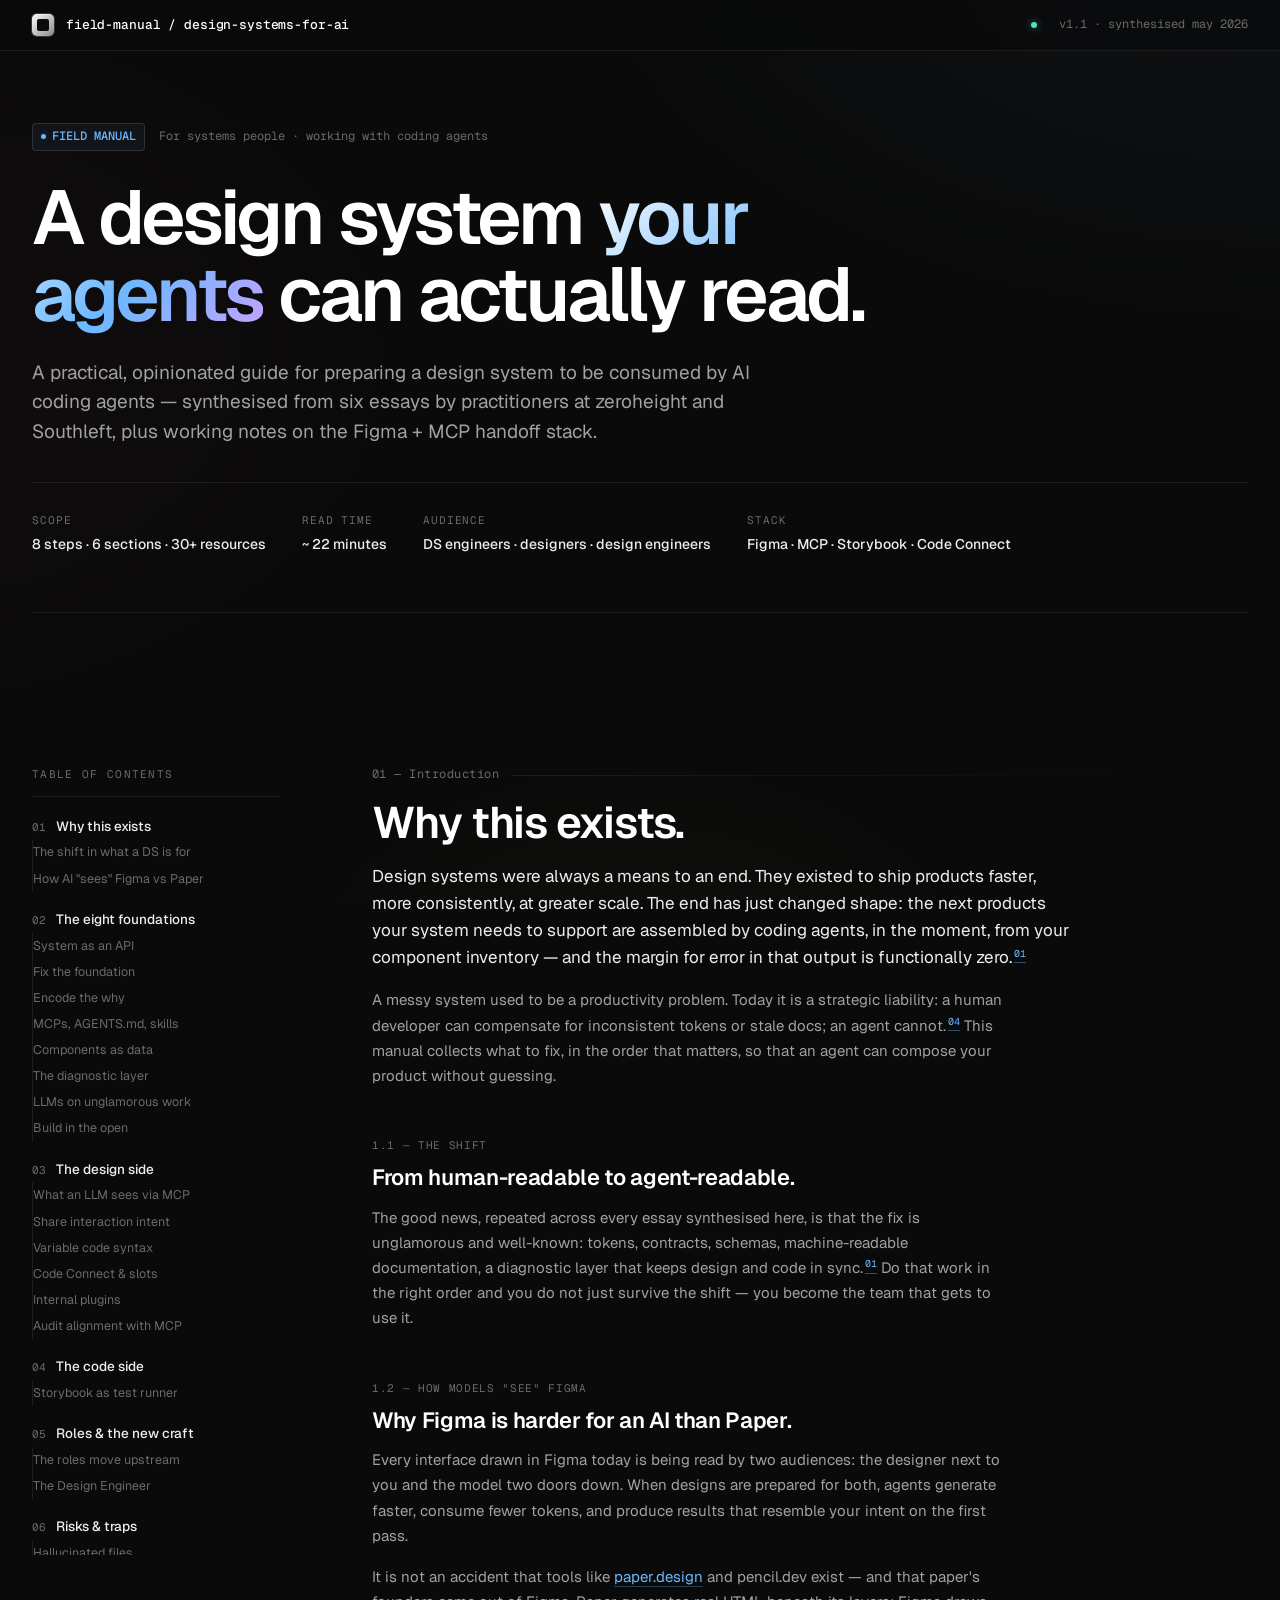
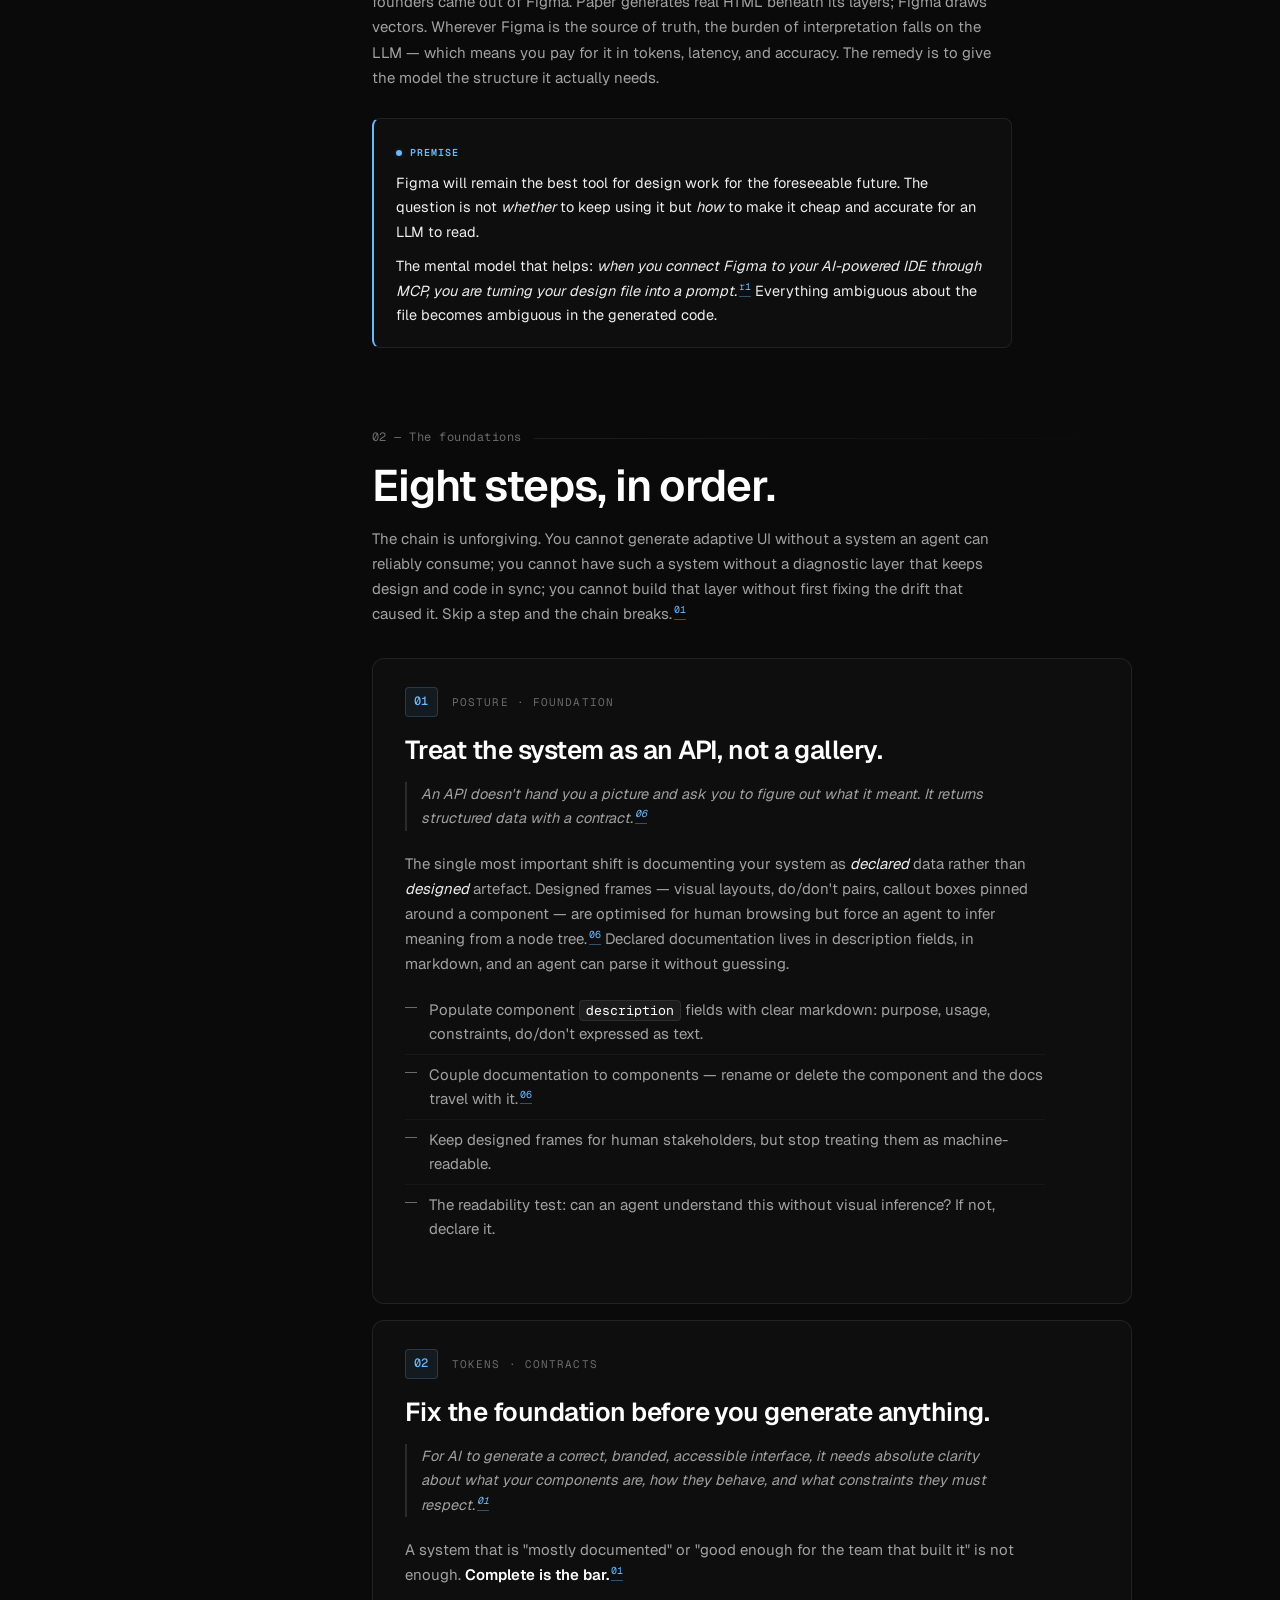
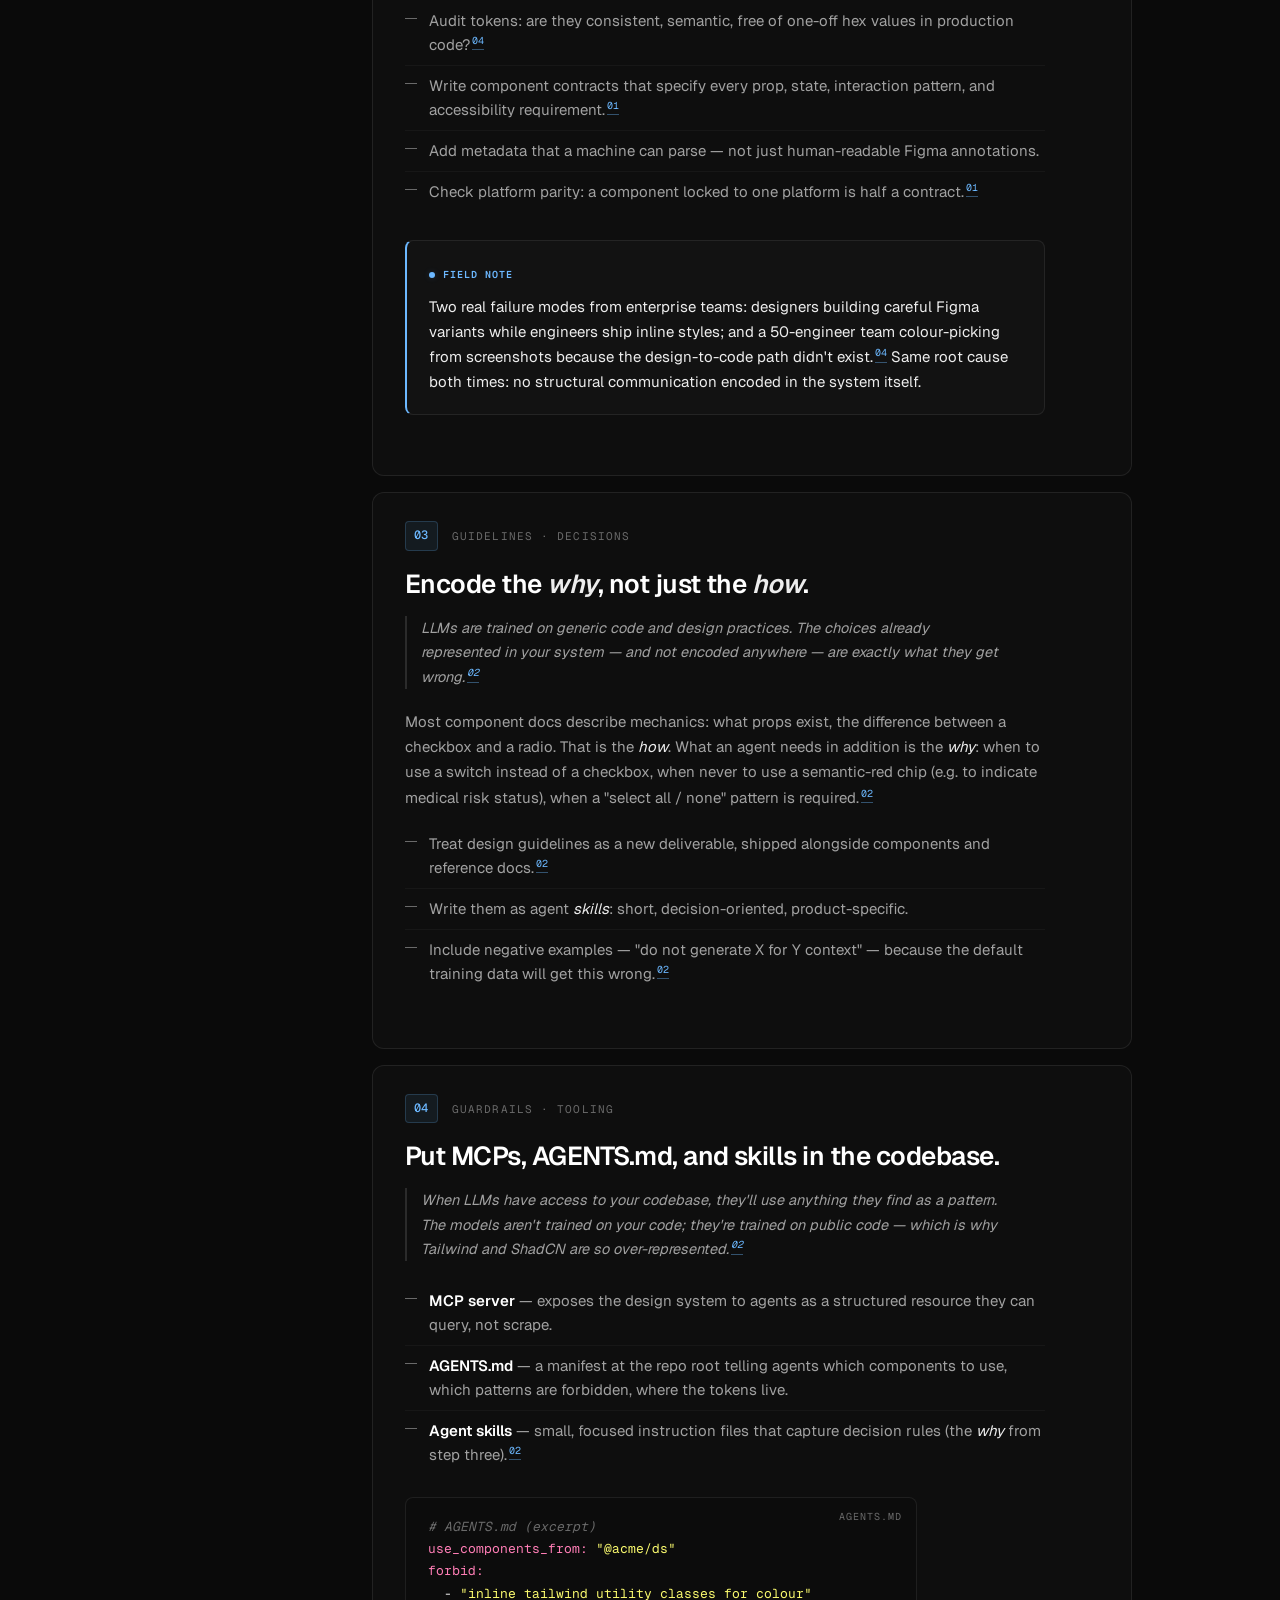
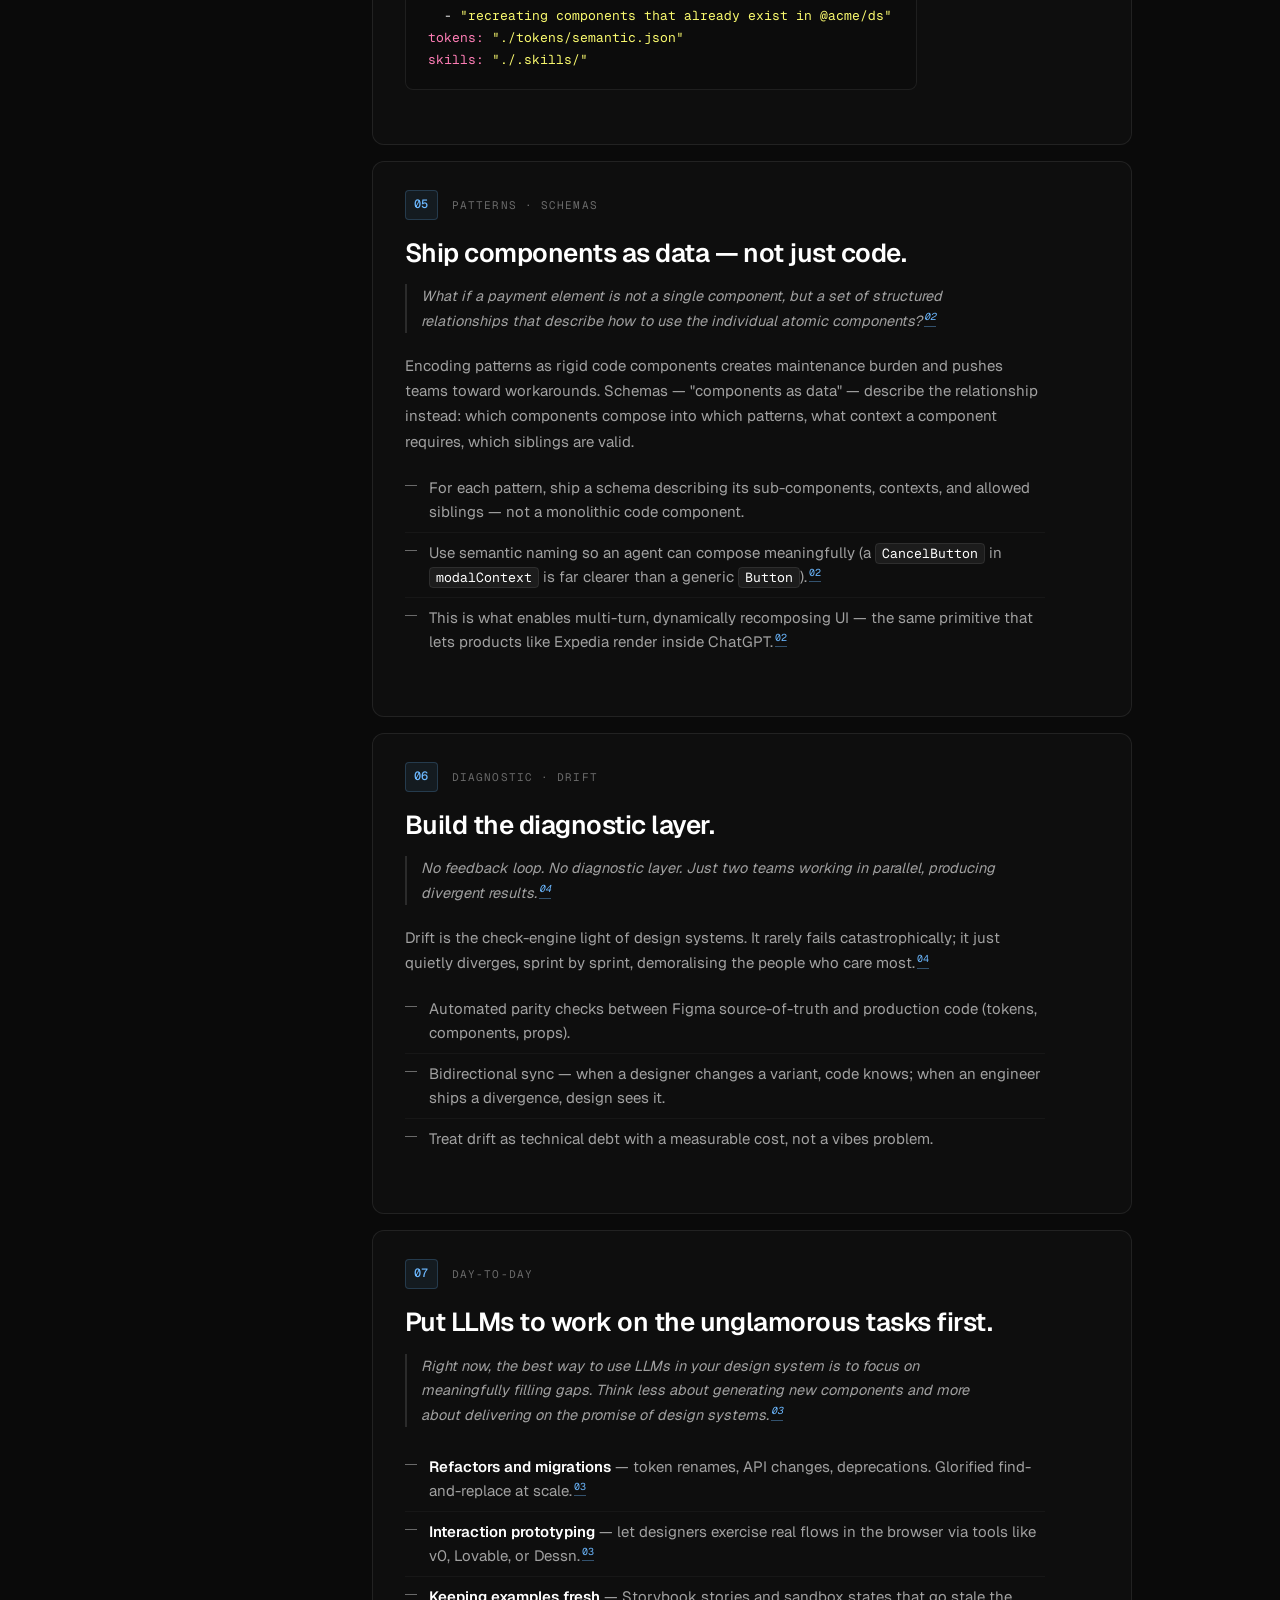
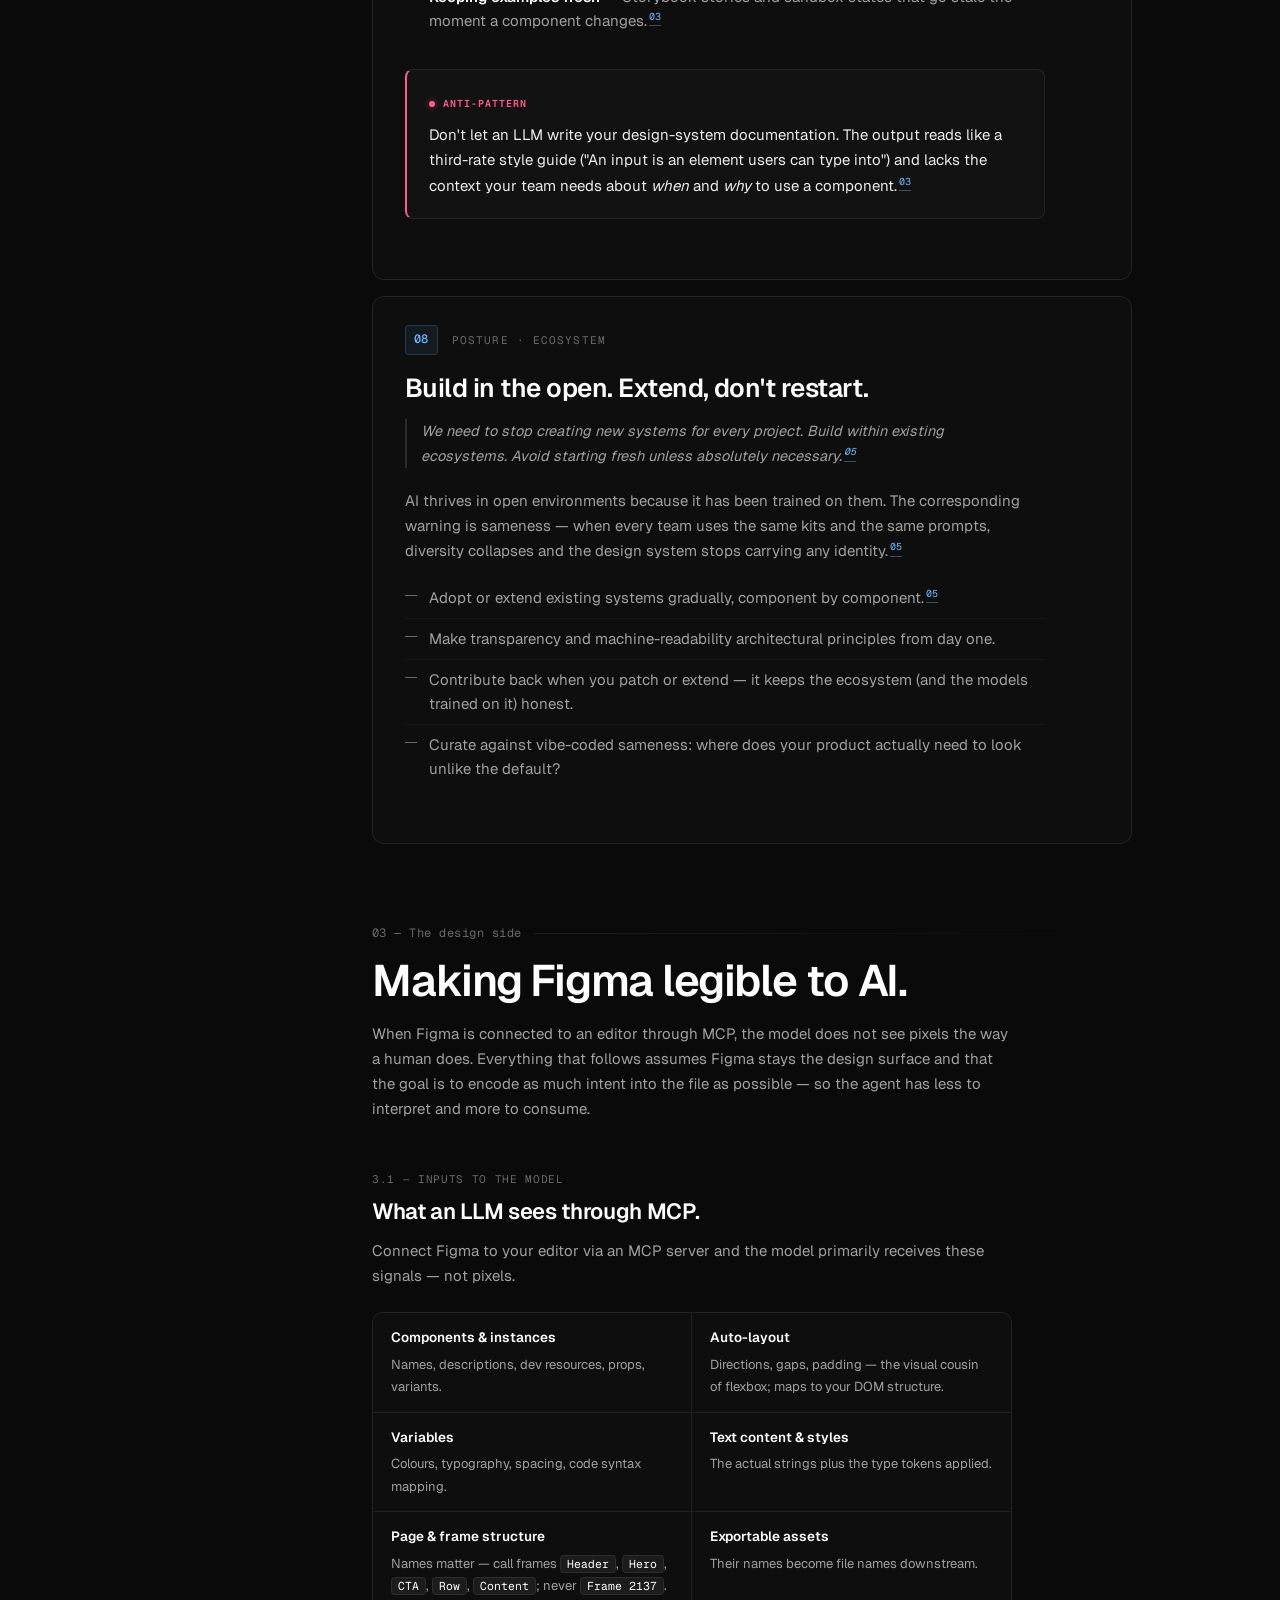
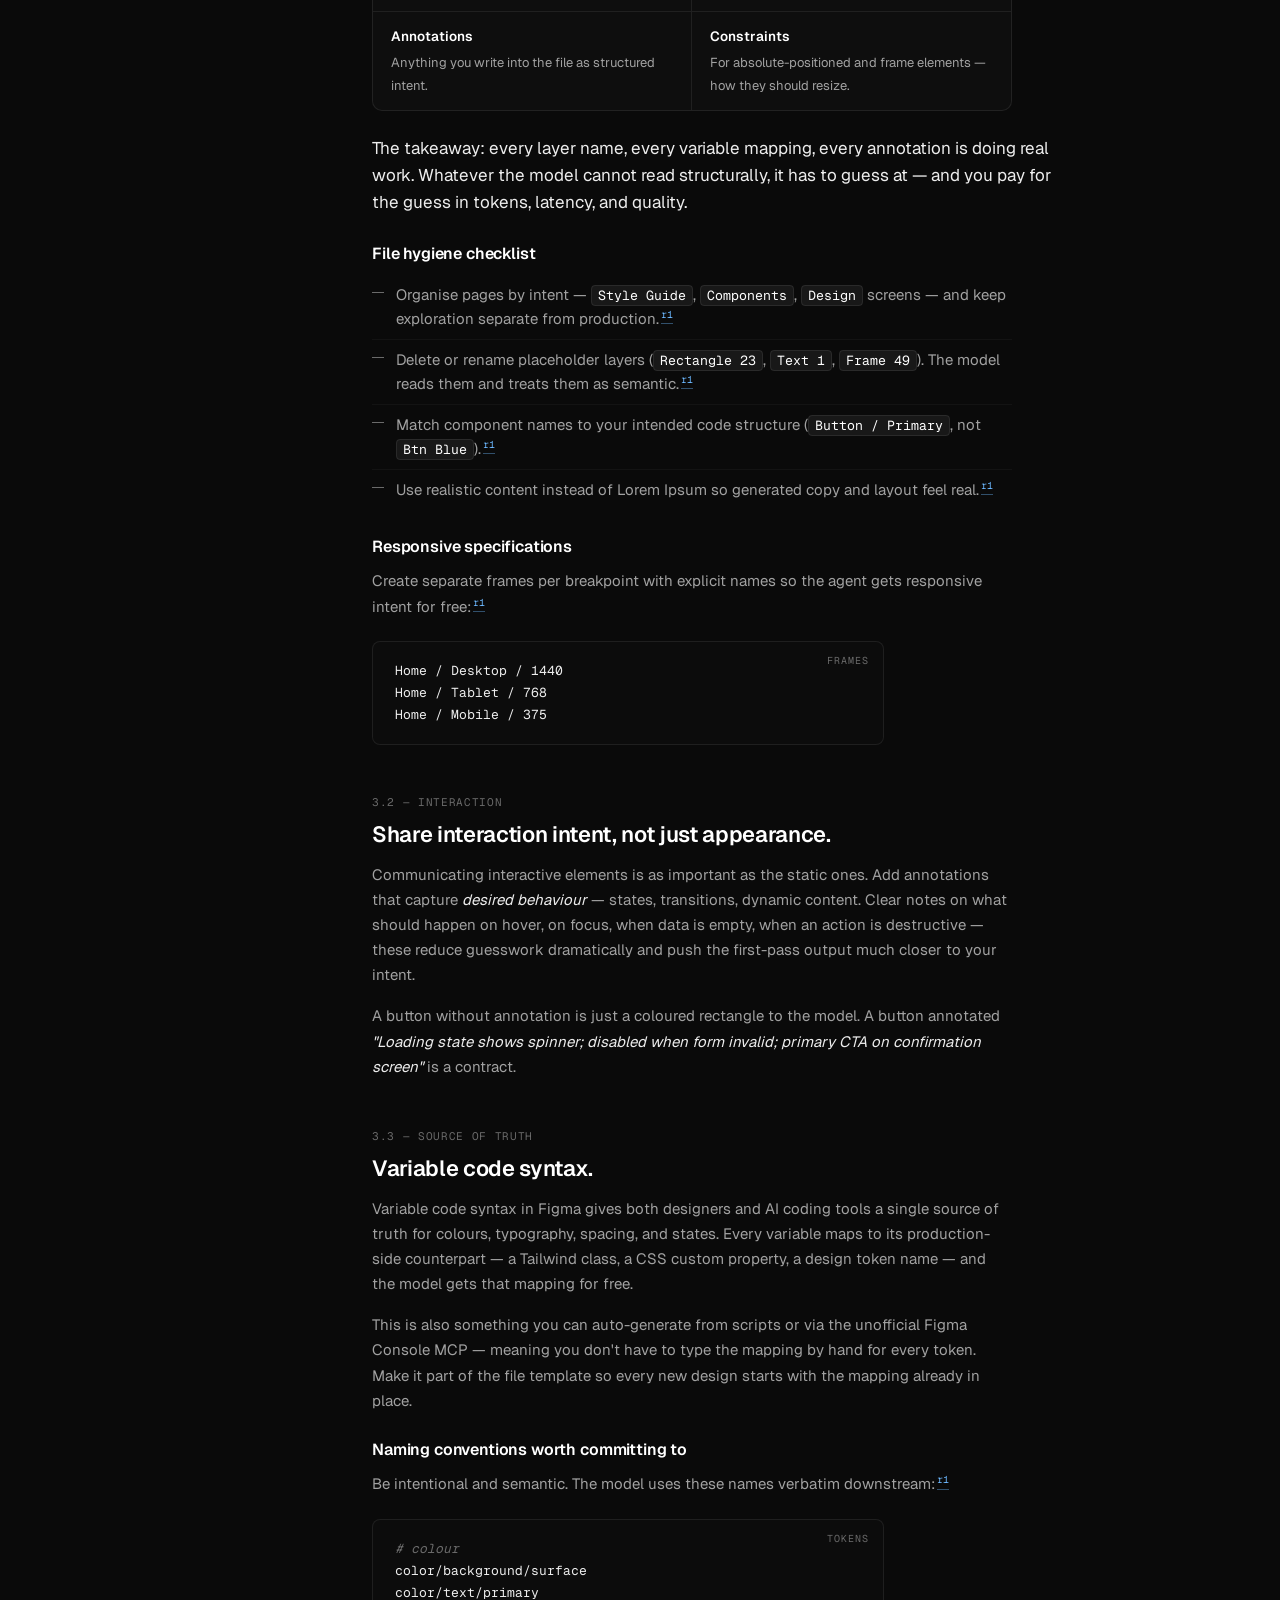
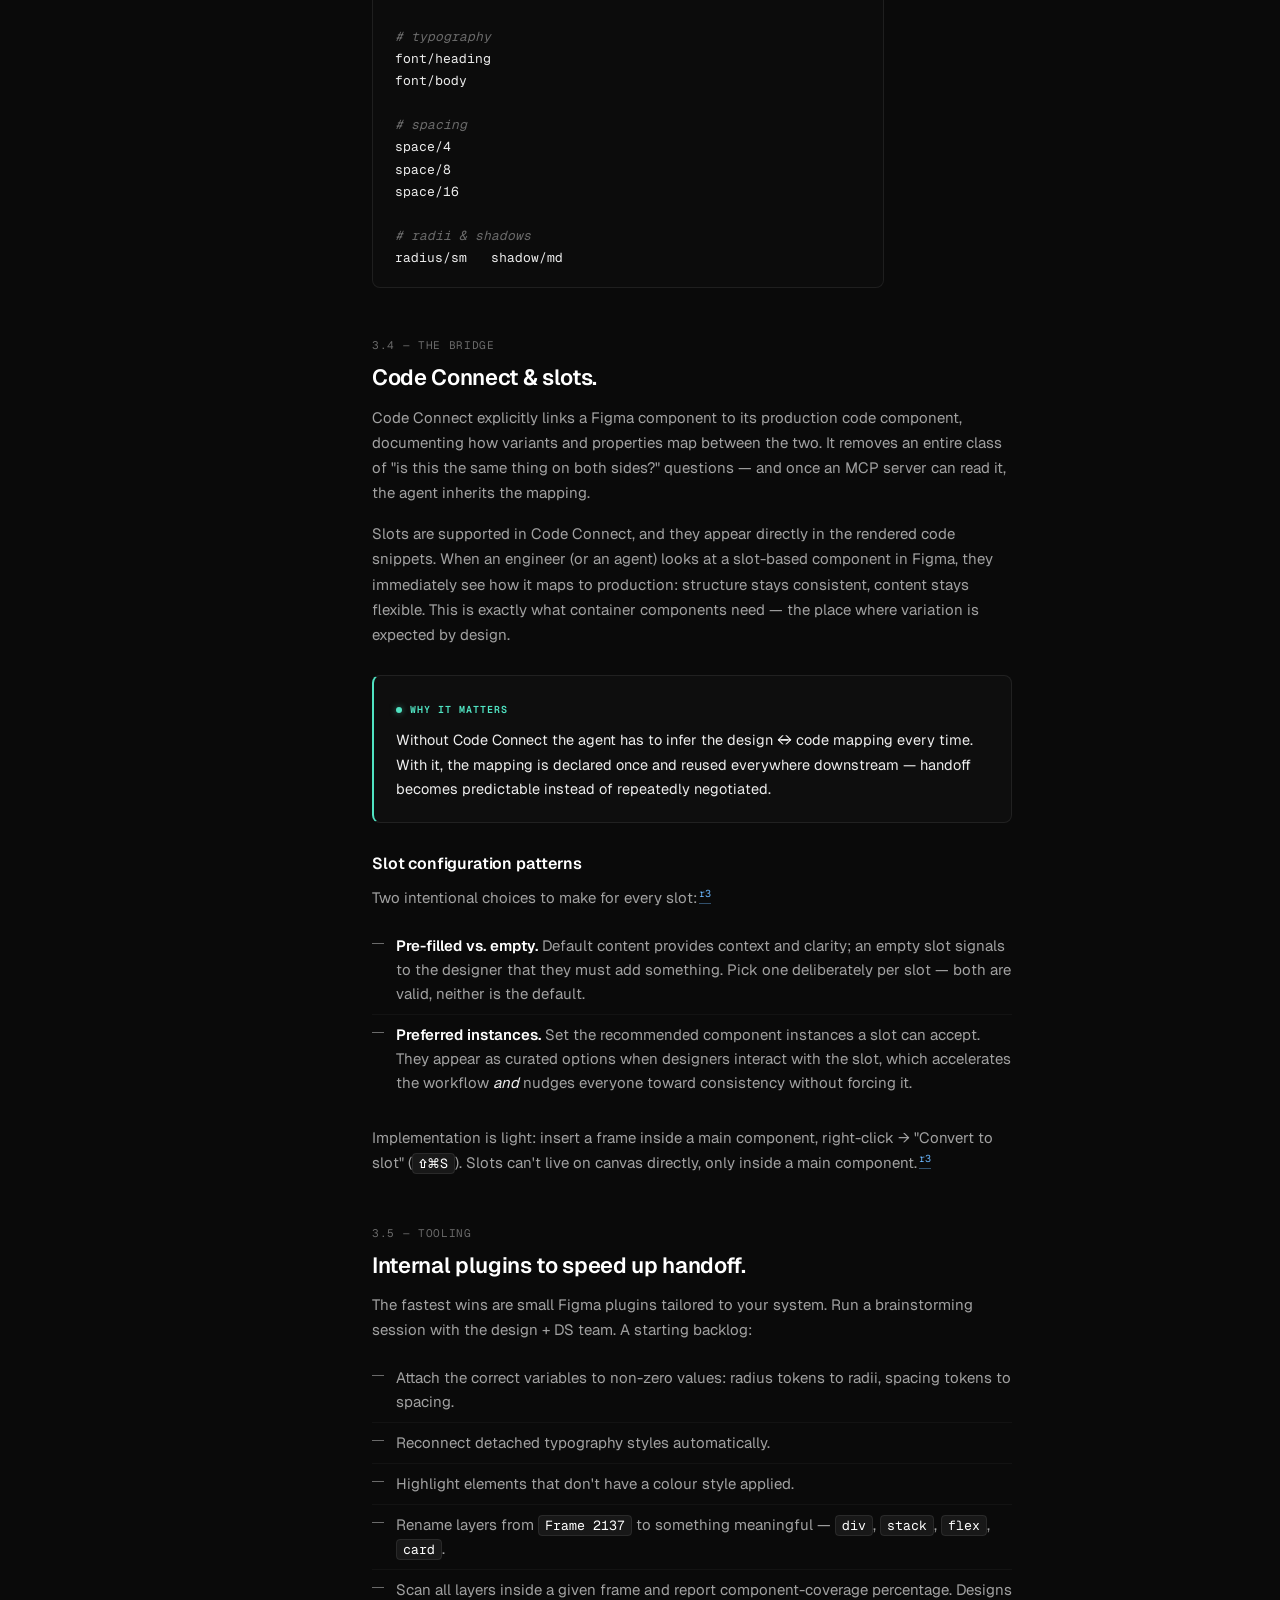
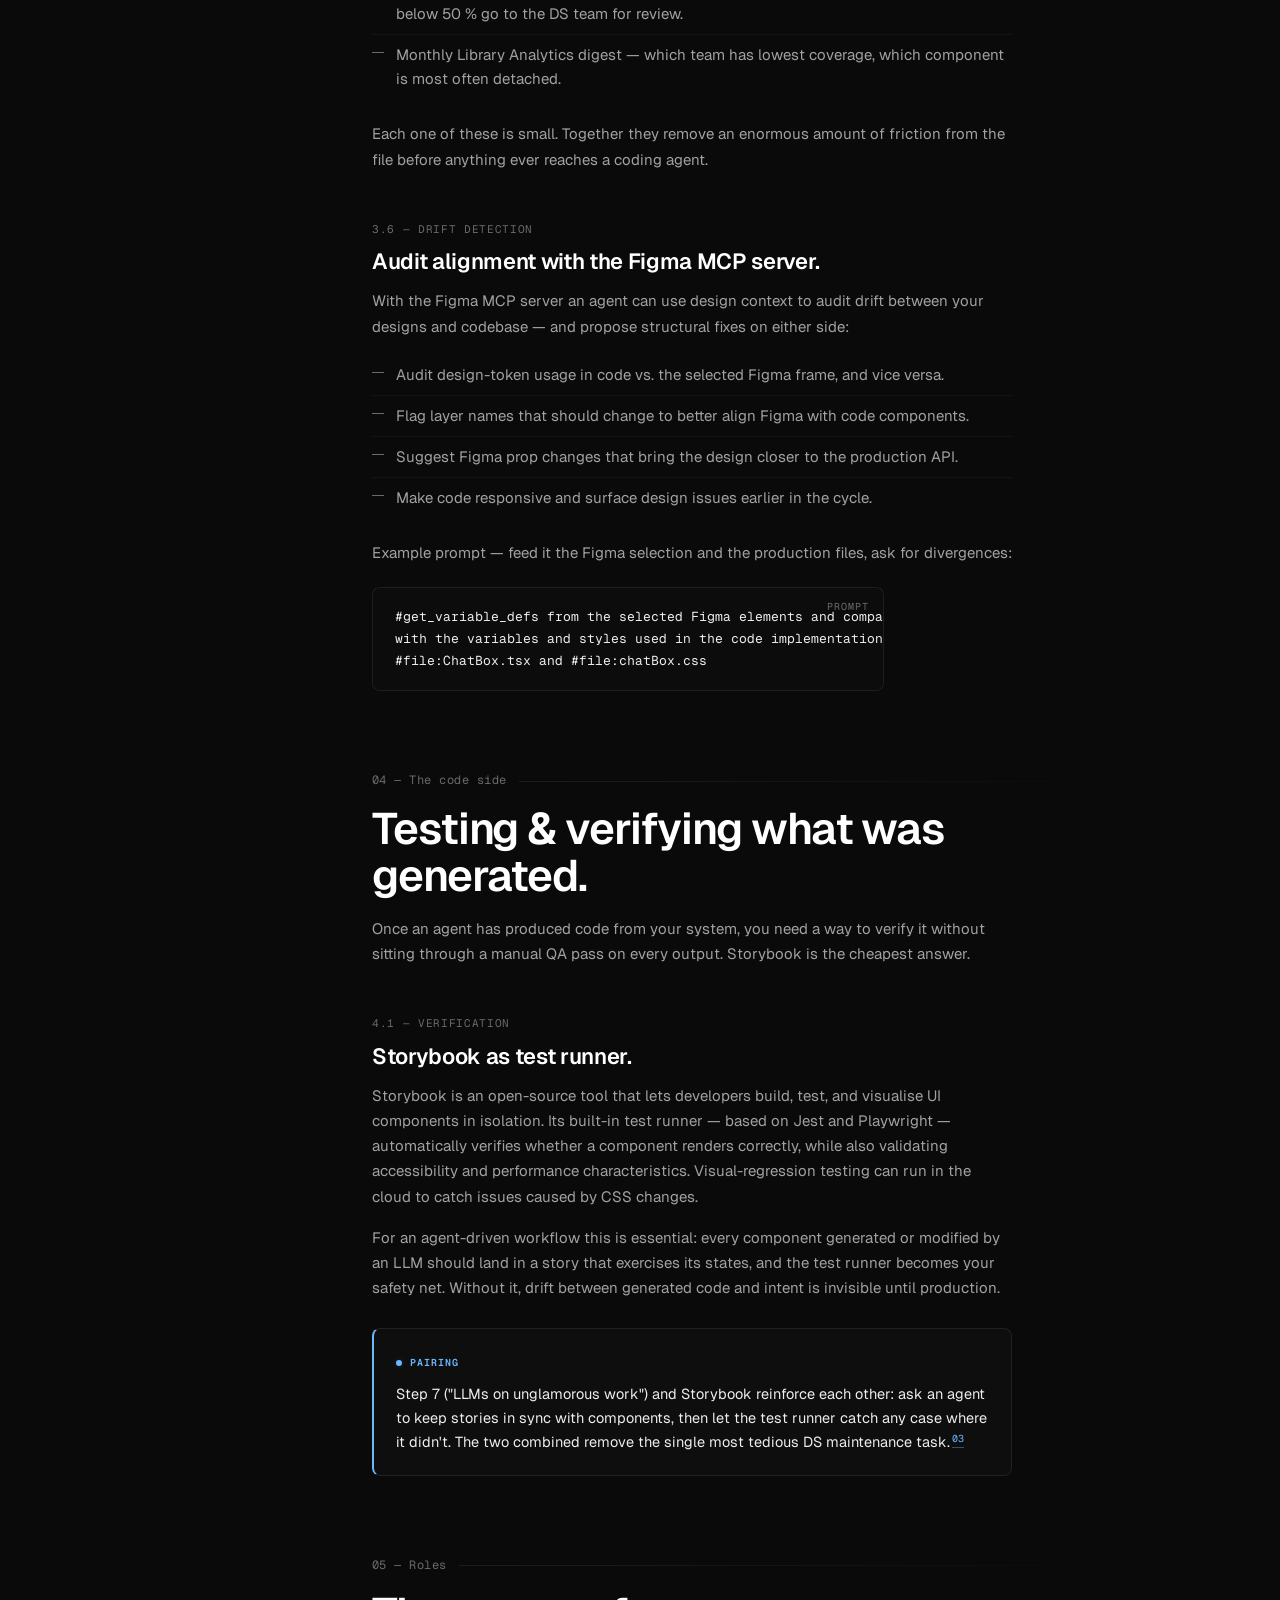
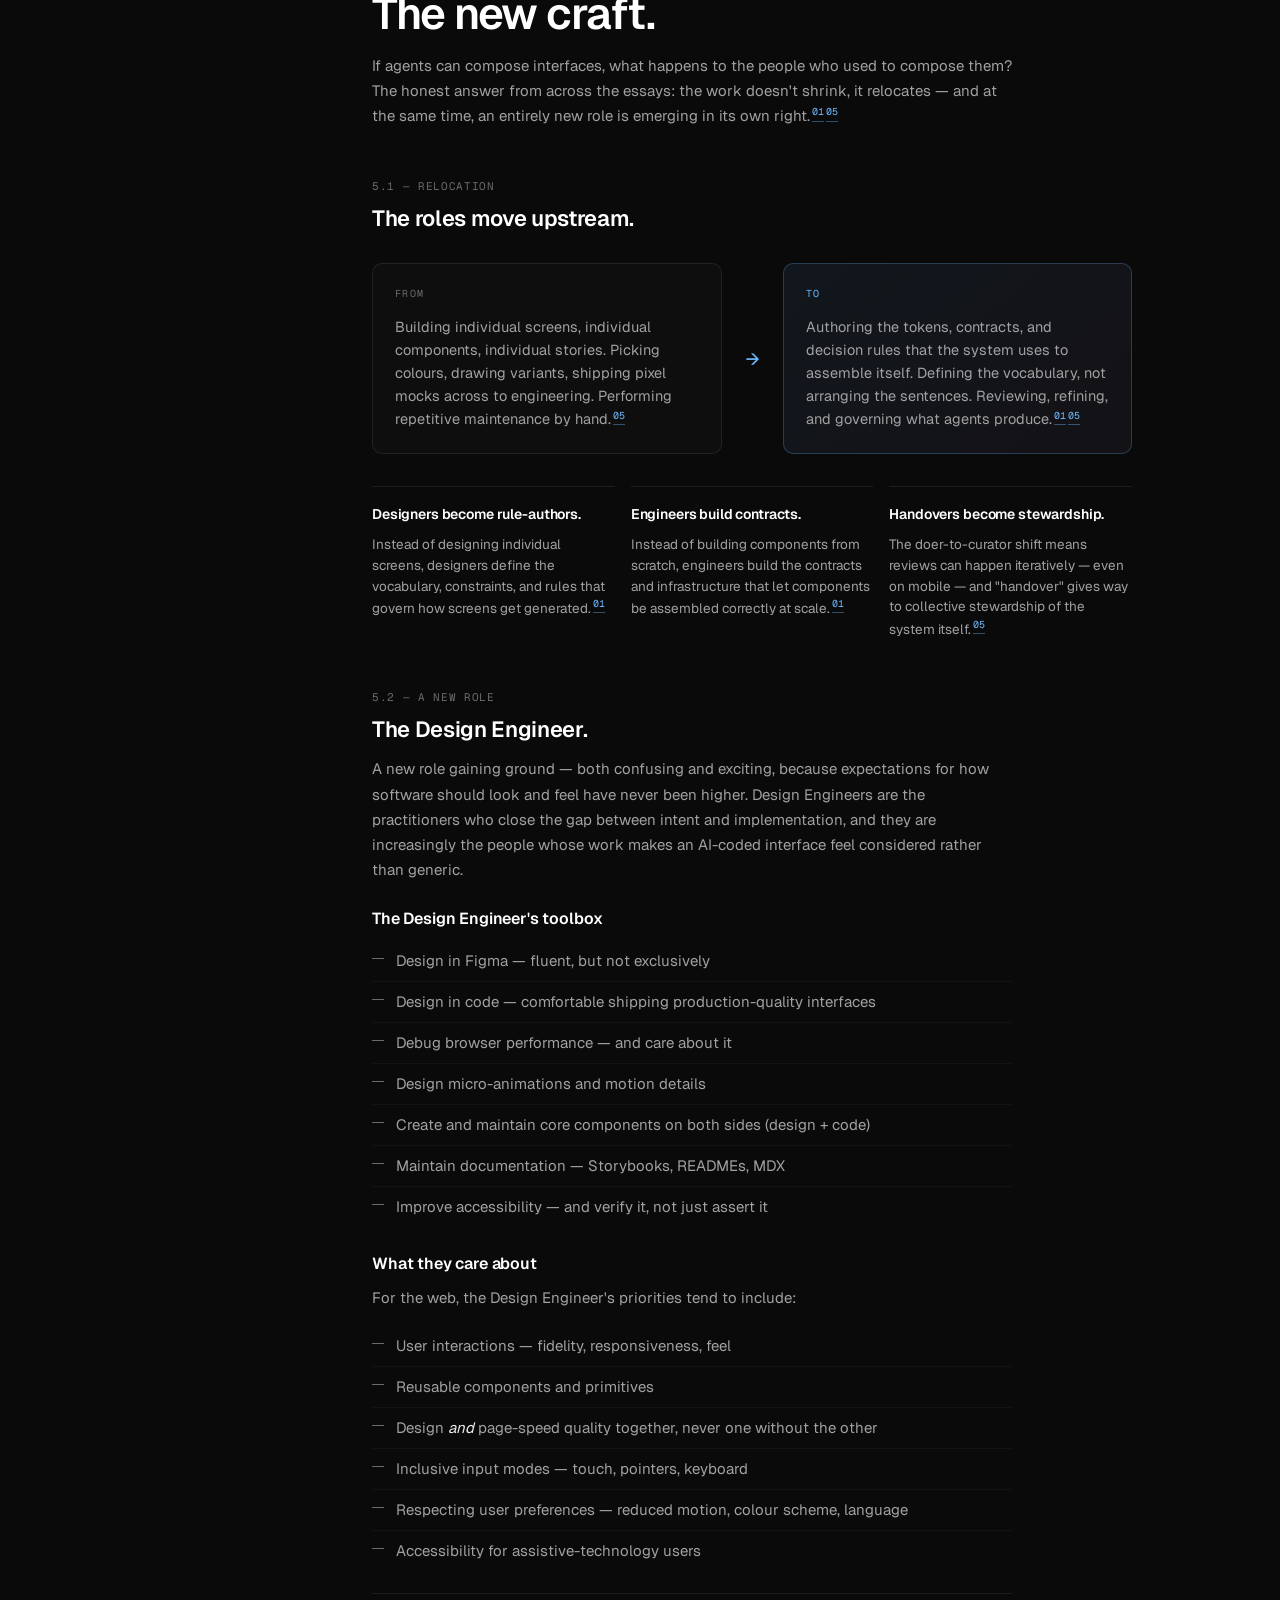
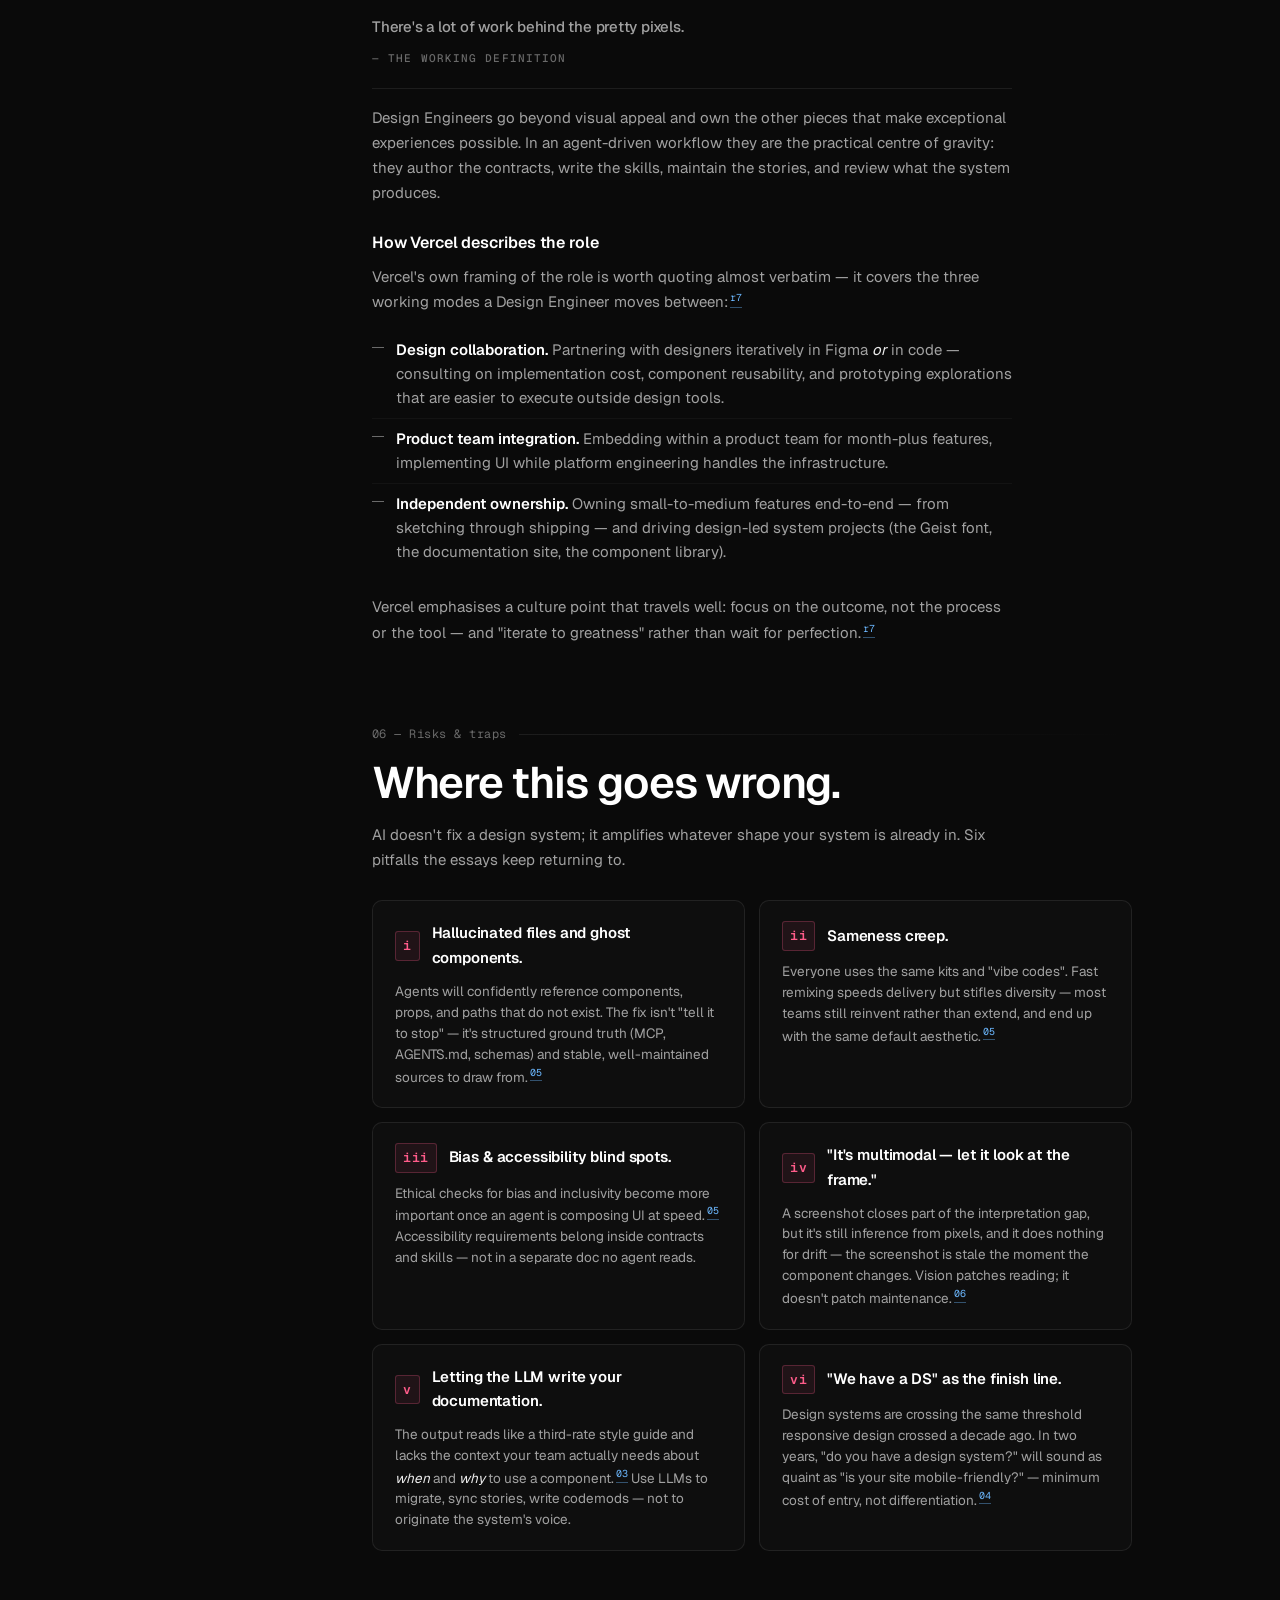
==== commit 3c00cb2d: "Rewrite to Linear/Vercel aesthetic + add Figma/MCP/Storybook sections - Full visual restyle: dark th" ====
--- a/index.html
+++ b/index.html
@@ -3,1218 +3,1966 @@
 <head>
 <meta charset="utf-8" />
 <meta name="viewport" content="width=device-width, initial-scale=1" />
-<title>A Field Manual — Preparing Your Design System for AI Coding</title>
-<meta name="description" content="A concise, step-by-step field manual for preparing a design system to be consumed by AI coding agents. Synthesised from seven essays by zeroheight and Southleft." />
+<title>Design Systems for AI Coding — A Field Manual</title>
+<meta name="description" content="A practical, step-by-step field manual for preparing a design system to be consumed by AI coding agents. Synthesised from essays by zeroheight, Southleft, and notes on the Figma+MCP workflow." />
+<meta name="theme-color" content="#0a0a0a" />
 <link rel="preconnect" href="https://fonts.googleapis.com">
 <link rel="preconnect" href="https://fonts.gstatic.com" crossorigin>
-<link href="https://fonts.googleapis.com/css2?family=Fraunces:ital,opsz,wght,SOFT,WONK@0,9..144,300..900,0..100,0..1;1,9..144,300..900,0..100,0..1&family=Newsreader:ital,opsz,wght@0,6..72,200..800;1,6..72,200..800&family=IBM+Plex+Mono:ital,wght@0,300;0,400;0,500;0,600;1,400&display=swap" rel="stylesheet">
+<link href="https://fonts.googleapis.com/css2?family=Geist:wght@300;400;500;600;700;800;900&family=Geist+Mono:wght@400;500;600&display=swap" rel="stylesheet">
 <style>
   :root {
-    --paper: #efeae0;
-    --paper-deep: #e7e0d0;
-    --ink: #161310;
-    --ink-soft: #3b342c;
-    --ink-mute: #6e6557;
-    --rule: #1c1815;
-    --accent: #d6431f;
-    --accent-deep: #a1311a;
-    --highlight: #f7e9b9;
-    --shadow: rgba(22, 19, 16, 0.18);
-    --max: 1240px;
+    /* surfaces */
+    --bg: #0a0a0a;
+    --bg-1: #0f0f0f;
+    --bg-2: #131313;
+    --bg-3: #181818;
+    --bg-card: rgba(255, 255, 255, 0.018);
+    --bg-card-hover: rgba(255, 255, 255, 0.035);
+    --bg-code: #0c0c0c;
+
+    /* borders */
+    --border: rgba(255, 255, 255, 0.08);
+    --border-mid: rgba(255, 255, 255, 0.12);
+    --border-strong: rgba(255, 255, 255, 0.18);
+
+    /* text */
+    --fg: #ededed;
+    --fg-bright: #ffffff;
+    --fg-muted: #a1a1a1;
+    --fg-subtle: #6a6a6a;
+    --fg-faint: #4a4a4a;
+
+    /* accents (used sparingly) */
+    --accent: #ffffff;
+    --link: #6cb8ff;
+    --link-hover: #9fd0ff;
+    --highlight: #fafa6e;
+    --success: #50e3c2;
+    --danger: #ff5c8a;
+
+    /* shadows / glow */
+    --glow-blue: rgba(108, 184, 255, 0.18);
+    --ring: rgba(255, 255, 255, 0.06);
+
+    /* layout */
+    --container: 1320px;
+    --content: 760px;
+    --aside: 260px;
+    --gutter: 80px;
+
+    /* type */
+    --font-sans: "Geist", -apple-system, BlinkMacSystemFont, system-ui, sans-serif;
+    --font-mono: "Geist Mono", ui-monospace, SFMono-Regular, "JetBrains Mono", monospace;
   }
 
   * { box-sizing: border-box; }
-  html, body { margin: 0; padding: 0; }
-  html { background: var(--paper); color: var(--ink); }
-  body {
-    font-family: "Newsreader", Georgia, serif;
-    font-size: 19px;
-    line-height: 1.58;
-    font-weight: 380;
-    font-variation-settings: "opsz" 16;
+  html, body {
+    margin: 0;
+    padding: 0;
+    background: var(--bg);
+    color: var(--fg);
+    font-family: var(--font-sans);
     -webkit-font-smoothing: antialiased;
     text-rendering: optimizeLegibility;
+  }
+  html { scroll-behavior: smooth; scroll-padding-top: 80px; }
+  body {
+    font-size: 15px;
+    line-height: 1.65;
+    font-weight: 400;
     background:
-      radial-gradient(900px 600px at 110% -10%, rgba(214, 67, 31, 0.07), transparent 60%),
-      radial-gradient(800px 500px at -10% 30%, rgba(22, 19, 16, 0.05), transparent 60%),
-      var(--paper);
+      radial-gradient(1200px 700px at 100% -10%, rgba(108, 184, 255, 0.05), transparent 60%),
+      radial-gradient(900px 600px at -10% 40%, rgba(255, 92, 138, 0.035), transparent 60%),
+      radial-gradient(600px 400px at 50% 110%, rgba(250, 250, 110, 0.025), transparent 60%),
+      var(--bg);
     background-attachment: fixed;
-  }
-
-  /* paper grain */
-  body::before {
+    min-height: 100vh;
+  }
+
+  /* selection */
+  ::selection { background: rgba(108, 184, 255, 0.3); color: var(--fg-bright); }
+
+  /* scrollbar */
+  ::-webkit-scrollbar { width: 10px; height: 10px; }
+  ::-webkit-scrollbar-track { background: transparent; }
+  ::-webkit-scrollbar-thumb { background: rgba(255,255,255,0.1); border-radius: 5px; }
+  ::-webkit-scrollbar-thumb:hover { background: rgba(255,255,255,0.2); }
+
+  /* ====== Top nav =========================================================== */
+  .topbar {
+    position: sticky;
+    top: 0;
+    z-index: 100;
+    background: rgba(10, 10, 10, 0.72);
+    backdrop-filter: saturate(180%) blur(20px);
+    -webkit-backdrop-filter: saturate(180%) blur(20px);
+    border-bottom: 1px solid var(--border);
+  }
+  .topbar-inner {
+    max-width: var(--container);
+    margin: 0 auto;
+    padding: 14px 32px;
+    display: flex;
+    align-items: center;
+    justify-content: space-between;
+    gap: 24px;
+  }
+  .brand {
+    display: flex;
+    align-items: center;
+    gap: 12px;
+    font-family: var(--font-mono);
+    font-size: 13px;
+    font-weight: 500;
+    color: var(--fg-bright);
+    letter-spacing: -0.01em;
+    text-decoration: none;
+  }
+  .brand-mark {
+    width: 22px;
+    height: 22px;
+    border-radius: 5px;
+    background:
+      linear-gradient(135deg, #ffffff 0%, #888 100%);
+    box-shadow: 0 0 0 1px var(--border-strong), inset 0 1px 0 rgba(255,255,255,0.4);
+    position: relative;
+  }
+  .brand-mark::after {
     content: "";
-    position: fixed;
-    inset: 0;
-    pointer-events: none;
-    z-index: 0;
-    background-image:
-      radial-gradient(rgba(22,19,16,0.10) 1px, transparent 1.4px),
-      radial-gradient(rgba(22,19,16,0.06) 1px, transparent 1.2px);
-    background-size: 3px 3px, 5px 5px;
-    background-position: 0 0, 1px 1px;
-    mix-blend-mode: multiply;
-    opacity: 0.35;
-  }
-
-  /* selection */
-  ::selection { background: var(--accent); color: var(--paper); }
-
-  /* layout */
-  .wrap { position: relative; z-index: 1; max-width: var(--max); margin: 0 auto; padding: 0 32px; }
-  main { position: relative; z-index: 1; }
-
-  /* ====== Masthead ======================================================== */
-  header.masthead {
-    border-bottom: 1.5px solid var(--rule);
-    padding: 20px 0 14px;
-    position: relative;
-    z-index: 2;
-    background: var(--paper);
-  }
-  .mast-row {
-    display: grid;
-    grid-template-columns: 1fr auto 1fr;
-    align-items: center;
-    gap: 24px;
-    font-family: "IBM Plex Mono", monospace;
+    position: absolute;
+    inset: 5px;
+    border-radius: 2px;
+    background: var(--bg);
+  }
+  .topbar-meta {
+    font-family: var(--font-mono);
     font-size: 12px;
-    letter-spacing: 0.12em;
-    text-transform: uppercase;
-    color: var(--ink-soft);
-  }
-  .mast-row .center {
-    font-family: "Fraunces", serif;
-    font-variation-settings: "opsz" 144, "wght" 500, "SOFT" 100;
-    font-style: italic;
-    font-size: 18px;
-    text-transform: none;
-    letter-spacing: -0.01em;
-    color: var(--ink);
-  }
-  .mast-row .right { text-align: right; }
-
-  /* ====== Hero ============================================================ */
-  .hero { padding: 60px 0 40px; position: relative; }
-  .hero-grid {
-    display: grid;
-    grid-template-columns: 1fr 1.4fr;
-    gap: 56px;
-    align-items: end;
-  }
-  .hero-meta {
-    border-top: 1.5px solid var(--rule);
-    padding-top: 14px;
-    font-family: "IBM Plex Mono", monospace;
-    font-size: 11px;
-    letter-spacing: 0.16em;
-    text-transform: uppercase;
-    color: var(--ink-soft);
-    line-height: 1.7;
-  }
-  .hero-meta strong { color: var(--accent); font-weight: 600; }
-
-  h1.title {
-    font-family: "Fraunces", serif;
-    font-variation-settings: "opsz" 144, "wght" 460, "SOFT" 30, "WONK" 1;
-    font-size: clamp(54px, 9vw, 132px);
-    line-height: 0.92;
-    letter-spacing: -0.035em;
-    margin: 0;
-    color: var(--ink);
-  }
-  h1.title em {
-    font-style: italic;
-    font-variation-settings: "opsz" 144, "wght" 420, "SOFT" 100, "WONK" 1;
-    color: var(--accent);
-  }
-  .hero-deck {
-    font-family: "Newsreader", serif;
-    font-variation-settings: "opsz" 32;
-    font-size: clamp(20px, 1.6vw, 26px);
-    line-height: 1.42;
-    color: var(--ink-soft);
-    margin: 28px 0 0;
-    max-width: 60ch;
-    font-weight: 360;
-  }
-
-  .hero-rule {
-    margin: 56px 0 0;
-    height: 1.5px;
-    background: var(--rule);
-  }
-  .hero-tags {
+    color: var(--fg-subtle);
+    letter-spacing: 0;
     display: flex;
     gap: 22px;
-    padding: 14px 0 0;
-    font-family: "IBM Plex Mono", monospace;
-    font-size: 11px;
-    letter-spacing: 0.18em;
-    text-transform: uppercase;
-    color: var(--ink-mute);
-    flex-wrap: wrap;
-  }
-  .hero-tags span::before { content: "§ "; color: var(--accent); }
-
-  /* ====== Intro section =================================================== */
-  .lede {
-    padding: 80px 0 40px;
+    align-items: center;
+  }
+  .topbar-meta .dot {
+    width: 6px; height: 6px; border-radius: 50%;
+    background: var(--success);
+    box-shadow: 0 0 8px rgba(80, 227, 194, 0.6);
+  }
+  @media (max-width: 700px) {
+    .topbar-meta { display: none; }
+  }
+
+  /* ====== Layout ============================================================ */
+  .container {
+    max-width: var(--container);
+    margin: 0 auto;
+    padding: 0 32px;
+  }
+  .layout {
     display: grid;
-    grid-template-columns: 1fr 2fr;
-    gap: 56px;
-  }
-  .lede-aside {
-    font-family: "IBM Plex Mono", monospace;
+    grid-template-columns: var(--aside) 1fr;
+    gap: var(--gutter);
+    align-items: start;
+    padding-top: 72px;
+    padding-bottom: 120px;
+  }
+
+  /* ====== Hero ============================================================== */
+  .hero {
+    grid-column: 1 / -1;
+    padding-bottom: 56px;
+    border-bottom: 1px solid var(--border);
+    margin-bottom: 72px;
+    position: relative;
+  }
+  .eyebrow {
+    font-family: var(--font-mono);
     font-size: 12px;
-    letter-spacing: 0.06em;
-    text-transform: uppercase;
-    color: var(--ink-mute);
-    line-height: 1.7;
-    border-top: 1.5px solid var(--rule);
-    padding-top: 14px;
-    align-self: start;
-    position: sticky;
-    top: 24px;
-  }
-  .lede-aside b {
-    display: block;
-    color: var(--accent);
-    margin-bottom: 8px;
-    letter-spacing: 0.14em;
-  }
-  .lede-body p {
-    margin: 0 0 22px;
-    font-size: 21px;
-    line-height: 1.55;
-    font-variation-settings: "opsz" 18;
-  }
-  .lede-body p:first-child::first-letter {
-    font-family: "Fraunces", serif;
-    font-variation-settings: "opsz" 144, "wght" 500;
-    font-size: 5.6em;
-    line-height: 0.82;
-    float: left;
-    margin: 4px 12px 0 0;
-    color: var(--accent);
-  }
-
-  /* ====== Section break =================================================== */
-  .break {
+    color: var(--fg-subtle);
+    letter-spacing: 0;
+    margin-bottom: 28px;
     display: flex;
     align-items: center;
-    gap: 22px;
-    margin: 64px 0;
-    font-family: "IBM Plex Mono", monospace;
+    gap: 14px;
+  }
+  .eyebrow .badge {
+    display: inline-flex;
+    align-items: center;
+    gap: 6px;
+    padding: 3px 8px;
+    border: 1px solid var(--border-mid);
+    border-radius: 4px;
+    background: rgba(108, 184, 255, 0.06);
+    color: var(--link);
+    font-weight: 500;
+  }
+  .eyebrow .badge::before {
+    content: "";
+    width: 5px; height: 5px; border-radius: 50%;
+    background: var(--link);
+    box-shadow: 0 0 6px var(--glow-blue);
+  }
+  h1.hero-title {
+    font-family: var(--font-sans);
+    font-weight: 600;
+    font-size: clamp(40px, 6vw, 76px);
+    line-height: 1.02;
+    letter-spacing: -0.04em;
+    color: var(--fg-bright);
+    margin: 0 0 24px;
+    max-width: 18ch;
+  }
+  h1.hero-title .accent {
+    background: linear-gradient(135deg, #ffffff 0%, #6cb8ff 60%, #c8a2ff 100%);
+    -webkit-background-clip: text;
+    background-clip: text;
+    -webkit-text-fill-color: transparent;
+    color: transparent;
+  }
+  .hero-deck {
+    font-size: 19px;
+    line-height: 1.55;
+    color: var(--fg-muted);
+    max-width: 60ch;
+    margin: 0 0 36px;
+    font-weight: 400;
+  }
+  .hero-meta-row {
+    display: flex;
+    gap: 36px;
+    padding-top: 28px;
+    border-top: 1px solid var(--border);
+    flex-wrap: wrap;
+  }
+  .hero-meta-item .k {
+    font-family: var(--font-mono);
     font-size: 11px;
-    letter-spacing: 0.22em;
+    color: var(--fg-subtle);
     text-transform: uppercase;
-    color: var(--ink-mute);
-  }
-  .break::before, .break::after {
+    letter-spacing: 0.08em;
+    margin-bottom: 4px;
+  }
+  .hero-meta-item .v {
+    font-size: 14px;
+    color: var(--fg);
+    font-weight: 500;
+  }
+
+  /* ====== TOC =============================================================== */
+  aside.toc {
+    position: sticky;
+    top: 92px;
+    align-self: start;
+    max-height: calc(100vh - 110px);
+    overflow-y: auto;
+    padding-right: 12px;
+  }
+  .toc-title {
+    font-family: var(--font-mono);
+    font-size: 11px;
+    color: var(--fg-subtle);
+    text-transform: uppercase;
+    letter-spacing: 0.12em;
+    margin: 0 0 16px;
+    padding-bottom: 12px;
+    border-bottom: 1px solid var(--border);
+  }
+  .toc ol {
+    list-style: none;
+    margin: 0;
+    padding: 0;
+    counter-reset: toc;
+  }
+  .toc > ol > li {
+    counter-increment: toc;
+    margin-bottom: 14px;
+  }
+  .toc > ol > li > a {
+    display: flex;
+    align-items: baseline;
+    gap: 10px;
+    padding: 4px 0;
+    color: var(--fg);
+    text-decoration: none;
+    font-size: 13.5px;
+    font-weight: 500;
+    transition: color 0.15s ease;
+    line-height: 1.4;
+  }
+  .toc > ol > li > a::before {
+    content: counter(toc, decimal-leading-zero);
+    font-family: var(--font-mono);
+    font-size: 11px;
+    color: var(--fg-subtle);
+    font-weight: 400;
+    flex-shrink: 0;
+  }
+  .toc > ol > li > a:hover { color: var(--fg-bright); }
+  .toc > ol > li > a.active { color: var(--link); }
+  .toc > ol > li > a.active::before { color: var(--link); }
+
+  .toc-sub {
+    list-style: none;
+    margin: 6px 0 0 22px;
+    padding: 0 0 0 12px;
+    border-left: 1px solid var(--border);
+    counter-reset: sub;
+  }
+  .toc-sub li {
+    counter-increment: sub;
+    margin: 0;
+  }
+  .toc-sub li a {
+    display: block;
+    padding: 4px 0;
+    font-family: var(--font-sans);
+    font-size: 12.5px;
+    color: var(--fg-subtle);
+    text-decoration: none;
+    line-height: 1.45;
+    transition: color 0.15s ease, padding-left 0.15s ease;
+  }
+  .toc-sub li a:hover {
+    color: var(--fg);
+    padding-left: 4px;
+  }
+  .toc-sub li a.active {
+    color: var(--link);
+  }
+
+  /* ====== Main content ====================================================== */
+  main.content {
+    min-width: 0;
+    max-width: var(--content);
+  }
+
+  /* Section */
+  section.section {
+    padding-top: 32px;
+    margin-top: 48px;
+    scroll-margin-top: 90px;
+  }
+  section.section:first-of-type {
+    padding-top: 0;
+    margin-top: 0;
+  }
+  .section-num {
+    font-family: var(--font-mono);
+    font-size: 12px;
+    color: var(--fg-subtle);
+    letter-spacing: 0.04em;
+    margin-bottom: 14px;
+    display: flex;
+    align-items: center;
+    gap: 12px;
+  }
+  .section-num::after {
     content: "";
     flex: 1;
-    height: 1.5px;
-    background: var(--rule);
-  }
-  .break .dot {
-    width: 8px; height: 8px; background: var(--accent); border-radius: 50%;
-  }
-
-  /* ====== Step list ======================================================= */
-  .steps { margin: 0; padding: 0; list-style: none; }
-  .step {
-    position: relative;
-    display: grid;
-    grid-template-columns: 220px 1fr;
-    gap: 64px;
-    padding: 56px 0 60px;
-    border-top: 1.5px solid var(--rule);
-  }
-  .step:last-child { border-bottom: 1.5px solid var(--rule); }
-  .step-num {
-    font-family: "Fraunces", serif;
-    font-variation-settings: "opsz" 144, "wght" 360, "SOFT" 100, "WONK" 1;
-    font-style: italic;
-    font-size: 168px;
-    line-height: 0.85;
-    letter-spacing: -0.04em;
-    color: var(--ink);
-    position: relative;
-  }
-  .step-num::after {
-    content: attr(data-label);
-    display: block;
-    font-family: "IBM Plex Mono", monospace;
-    font-style: normal;
-    font-size: 10px;
-    letter-spacing: 0.22em;
+    height: 1px;
+    background: linear-gradient(to right, var(--border), transparent);
+  }
+  h2.section-title {
+    font-family: var(--font-sans);
+    font-weight: 600;
+    font-size: clamp(30px, 3.6vw, 44px);
+    line-height: 1.08;
+    letter-spacing: -0.025em;
+    color: var(--fg-bright);
+    margin: 0 0 16px;
+  }
+  .section-lede {
+    font-size: 17px;
+    line-height: 1.6;
+    color: var(--fg-muted);
+    max-width: 62ch;
+    margin: 0 0 40px;
+  }
+
+  /* Subsection */
+  .subsection {
+    margin: 48px 0 0;
+    scroll-margin-top: 90px;
+  }
+  .subsection-num {
+    font-family: var(--font-mono);
+    font-size: 11px;
+    color: var(--fg-subtle);
+    letter-spacing: 0.06em;
+    margin-bottom: 10px;
     text-transform: uppercase;
-    color: var(--accent);
-    margin-top: 12px;
-  }
-  .step-body h2 {
-    font-family: "Fraunces", serif;
-    font-variation-settings: "opsz" 80, "wght" 480, "SOFT" 30;
-    font-size: clamp(34px, 3.4vw, 48px);
-    line-height: 1.04;
-    letter-spacing: -0.02em;
-    margin: 8px 0 18px;
-    color: var(--ink);
-  }
-  .step-body .why {
-    font-family: "Newsreader", serif;
-    font-style: italic;
-    font-size: 18px;
-    color: var(--ink-soft);
-    margin: 0 0 28px;
-    padding-left: 14px;
-    border-left: 2px solid var(--accent);
-    max-width: 60ch;
-  }
-  .step-body p { margin: 0 0 18px; max-width: 64ch; }
-  .step-body ul {
-    margin: 12px 0 22px;
-    padding-left: 0;
+  }
+  h3.subsection-title {
+    font-family: var(--font-sans);
+    font-weight: 600;
+    font-size: 22px;
+    line-height: 1.2;
+    letter-spacing: -0.015em;
+    color: var(--fg-bright);
+    margin: 0 0 14px;
+  }
+  h4 {
+    font-family: var(--font-sans);
+    font-weight: 600;
+    font-size: 16px;
+    color: var(--fg-bright);
+    margin: 24px 0 8px;
+    letter-spacing: -0.01em;
+  }
+
+  /* Body text */
+  .content p {
+    color: var(--fg-muted);
+    font-size: 15px;
+    line-height: 1.68;
+    margin: 0 0 16px;
+    max-width: 64ch;
+  }
+  .content p.lead {
+    font-size: 17px;
+    color: var(--fg);
+    line-height: 1.6;
+  }
+  .content strong {
+    color: var(--fg-bright);
+    font-weight: 600;
+  }
+  .content em { color: var(--fg); font-style: italic; }
+  .content a:not(.cite) {
+    color: var(--link);
+    text-decoration: none;
+    border-bottom: 1px solid rgba(108, 184, 255, 0.3);
+    transition: all 0.15s ease;
+  }
+  .content a:not(.cite):hover {
+    color: var(--link-hover);
+    border-bottom-color: var(--link-hover);
+  }
+
+  /* Lists */
+  .content ul, .content ol {
+    margin: 0 0 22px;
+    padding: 0;
     list-style: none;
     max-width: 64ch;
   }
-  .step-body ul li {
+  .content ul li {
     position: relative;
-    padding: 6px 0 6px 28px;
-    border-bottom: 1px dashed rgba(22,19,16,0.18);
-  }
-  .step-body ul li:last-child { border-bottom: none; }
-  .step-body ul li::before {
-    content: "→";
+    padding: 8px 0 8px 24px;
+    color: var(--fg-muted);
+    font-size: 15px;
+    line-height: 1.6;
+    border-bottom: 1px solid rgba(255,255,255,0.04);
+  }
+  .content ul li:last-child { border-bottom: none; }
+  .content ul li::before {
+    content: "";
     position: absolute;
     left: 0;
-    top: 6px;
-    color: var(--accent);
-    font-family: "IBM Plex Mono", monospace;
-    font-weight: 500;
-  }
-  .step-body code {
-    font-family: "IBM Plex Mono", monospace;
-    font-size: 0.85em;
-    background: var(--paper-deep);
-    border: 1px solid rgba(22,19,16,0.12);
+    top: 17px;
+    width: 12px;
+    height: 1px;
+    background: var(--fg-subtle);
+  }
+
+  /* Inline code */
+  code, .content code {
+    font-family: var(--font-mono);
+    font-size: 0.88em;
+    background: rgba(255, 255, 255, 0.06);
+    color: var(--fg-bright);
     padding: 1px 6px;
-    border-radius: 2px;
-  }
-
-  /* citation chip */
+    border-radius: 4px;
+    border: 1px solid var(--border);
+  }
+
+  /* Code block */
+  pre.code-block {
+    font-family: var(--font-mono);
+    font-size: 13px;
+    line-height: 1.7;
+    background: var(--bg-code);
+    color: var(--fg);
+    padding: 18px 22px;
+    border-radius: 8px;
+    overflow-x: auto;
+    margin: 22px 0;
+    border: 1px solid var(--border);
+    position: relative;
+    max-width: 64ch;
+  }
+  pre.code-block::before {
+    content: attr(data-lang);
+    position: absolute;
+    top: 10px;
+    right: 14px;
+    font-size: 10px;
+    text-transform: uppercase;
+    letter-spacing: 0.1em;
+    color: var(--fg-subtle);
+  }
+  pre.code-block .k { color: #ff7eb6; }
+  pre.code-block .s { color: #fafa6e; }
+  pre.code-block .c { color: var(--fg-subtle); font-style: italic; }
+  pre.code-block .v { color: #50e3c2; }
+
+  /* Citation */
   .cite {
     display: inline-flex;
     align-items: baseline;
-    gap: 6px;
-    font-family: "IBM Plex Mono", monospace;
+    gap: 4px;
+    font-family: var(--font-mono);
     font-size: 10px;
-    letter-spacing: 0.16em;
-    text-transform: uppercase;
-    color: var(--accent);
+    color: var(--link);
     text-decoration: none;
-    border-bottom: 1px solid currentColor;
-    padding-bottom: 1px;
+    border-bottom: 1px solid rgba(108, 184, 255, 0.4);
+    padding-bottom: 0;
     vertical-align: super;
     margin-left: 2px;
-  }
-  .cite:hover { color: var(--accent-deep); }
-
-  /* callout */
+    transition: all 0.15s ease;
+  }
+  .cite:hover {
+    color: var(--link-hover);
+    border-bottom-color: var(--link-hover);
+  }
+
+  /* Callout */
   .callout {
     margin: 28px 0;
-    padding: 22px 24px;
-    background: var(--paper-deep);
-    border: 1.5px solid var(--rule);
-    box-shadow: 6px 6px 0 var(--ink);
+    padding: 20px 22px;
+    background: var(--bg-card);
+    border: 1px solid var(--border);
+    border-left: 2px solid var(--link);
+    border-radius: 8px;
     position: relative;
     max-width: 64ch;
   }
-  .callout::before {
-    content: attr(data-label);
-    position: absolute;
-    top: -12px;
-    left: 16px;
-    background: var(--accent);
-    color: var(--paper);
-    font-family: "IBM Plex Mono", monospace;
+  .callout-label {
+    display: inline-flex;
+    align-items: center;
+    gap: 8px;
+    font-family: var(--font-mono);
     font-size: 10px;
-    letter-spacing: 0.2em;
+    color: var(--link);
     text-transform: uppercase;
-    padding: 3px 10px;
+    letter-spacing: 0.1em;
     font-weight: 600;
-  }
-  .callout p { margin: 0; font-size: 17px; line-height: 1.55; }
+    margin-bottom: 10px;
+  }
+  .callout-label::before {
+    content: "";
+    width: 6px; height: 6px; border-radius: 50%;
+    background: var(--link);
+    box-shadow: 0 0 6px var(--glow-blue);
+  }
+  .callout p {
+    margin: 0;
+    color: var(--fg);
+    font-size: 14.5px;
+  }
   .callout p + p { margin-top: 10px; }
-
-  /* code block */
-  pre.codeish {
-    font-family: "IBM Plex Mono", monospace;
-    font-size: 13.5px;
-    line-height: 1.6;
-    background: var(--ink);
-    color: #ecdfc7;
-    padding: 22px 24px;
-    border-radius: 0;
-    overflow-x: auto;
-    margin: 24px 0;
-    max-width: 64ch;
-    border-left: 4px solid var(--accent);
-  }
-  pre.codeish .k { color: #ffb685; }
-  pre.codeish .c { color: #8a8473; font-style: italic; }
-  pre.codeish .s { color: #f7e9b9; }
-
-  /* ====== Interlude: Roles ================================================ */
-  .roles {
-    padding: 80px 0 40px;
-    margin-top: 40px;
-    position: relative;
-  }
-  .roles-head { max-width: 70ch; margin-bottom: 48px; }
-  .roles-eyebrow {
-    font-family: "IBM Plex Mono", monospace;
+  .callout.warning { border-left-color: var(--danger); }
+  .callout.warning .callout-label { color: var(--danger); }
+  .callout.warning .callout-label::before {
+    background: var(--danger);
+    box-shadow: 0 0 6px rgba(255, 92, 138, 0.5);
+  }
+  .callout.success { border-left-color: var(--success); }
+  .callout.success .callout-label { color: var(--success); }
+  .callout.success .callout-label::before {
+    background: var(--success);
+    box-shadow: 0 0 6px rgba(80, 227, 194, 0.5);
+  }
+
+  /* ====== Step cards ======================================================== */
+  .steps-grid {
+    display: grid;
+    grid-template-columns: 1fr;
+    gap: 16px;
+    margin-top: 32px;
+  }
+  .step-card {
+    border: 1px solid var(--border);
+    background: var(--bg-card);
+    border-radius: 12px;
+    padding: 28px 32px 32px;
+    transition: border-color 0.18s ease, background 0.18s ease, transform 0.18s ease;
+    scroll-margin-top: 90px;
+  }
+  .step-card:hover {
+    border-color: var(--border-strong);
+    background: var(--bg-card-hover);
+  }
+  .step-card-head {
+    display: flex;
+    align-items: center;
+    gap: 14px;
+    margin-bottom: 18px;
+  }
+  .step-card-num {
+    font-family: var(--font-mono);
+    font-size: 12px;
+    color: var(--link);
+    background: rgba(108, 184, 255, 0.08);
+    padding: 4px 8px;
+    border-radius: 4px;
+    border: 1px solid rgba(108, 184, 255, 0.2);
+    font-weight: 500;
+    letter-spacing: 0.04em;
+  }
+  .step-card-label {
+    font-family: var(--font-mono);
     font-size: 11px;
-    letter-spacing: 0.22em;
+    color: var(--fg-subtle);
     text-transform: uppercase;
-    color: var(--accent);
-    margin-bottom: 18px;
-  }
-  .roles-title {
-    font-family: "Fraunces", serif;
-    font-variation-settings: "opsz" 144, "wght" 460, "SOFT" 60, "WONK" 1;
-    font-size: clamp(44px, 5.8vw, 76px);
-    line-height: 0.96;
-    letter-spacing: -0.03em;
-    margin: 0 0 22px;
-  }
-  .roles-title em { font-style: italic; color: var(--accent); }
-  .roles-deck {
-    font-family: "Newsreader", serif;
-    font-variation-settings: "opsz" 28;
-    font-size: clamp(19px, 1.4vw, 22px);
-    line-height: 1.5;
-    color: var(--ink-soft);
-    margin: 0;
+    letter-spacing: 0.1em;
+  }
+  .step-card h3 {
+    font-family: var(--font-sans);
+    font-weight: 600;
+    font-size: 26px;
+    line-height: 1.18;
+    letter-spacing: -0.02em;
+    color: var(--fg-bright);
+    margin: 0 0 16px;
+  }
+  .step-card .why {
+    font-size: 14.5px;
+    color: var(--fg-muted);
+    font-style: italic;
+    margin: 0 0 20px;
+    padding-left: 14px;
+    border-left: 2px solid var(--border-mid);
     max-width: 60ch;
   }
-
+  .step-card p {
+    margin: 0 0 14px;
+    font-size: 15px;
+  }
+  .step-card p:last-child { margin-bottom: 0; }
+
+  /* ====== Role cards ======================================================== */
   .roles-grid {
     display: grid;
-    grid-template-columns: 1fr 56px 1fr;
-    gap: 0;
+    grid-template-columns: 1fr auto 1fr;
     align-items: stretch;
-    margin: 32px 0 56px;
+    gap: 16px;
+    margin: 32px 0;
   }
   .role-card {
-    border: 1.5px solid var(--rule);
-    padding: 28px 28px 32px;
-    background: var(--paper-deep);
-    position: relative;
-  }
-  .role-card--accent {
-    background: var(--ink);
-    color: var(--paper);
-    border-color: var(--ink);
-    box-shadow: 8px 8px 0 var(--accent);
+    border: 1px solid var(--border);
+    background: var(--bg-card);
+    border-radius: 10px;
+    padding: 22px;
+  }
+  .role-card.accent {
+    background: linear-gradient(140deg, rgba(108, 184, 255, 0.08), rgba(200, 162, 255, 0.05));
+    border-color: rgba(108, 184, 255, 0.25);
   }
   .role-tag {
-    font-family: "IBM Plex Mono", monospace;
+    font-family: var(--font-mono);
     font-size: 10px;
-    letter-spacing: 0.24em;
     text-transform: uppercase;
-    color: var(--accent);
-    margin-bottom: 14px;
-  }
-  .role-card--accent .role-tag { color: var(--highlight); }
-  .role-from, .role-to {
-    margin: 0;
-    font-size: 17px;
-    line-height: 1.5;
-    font-variation-settings: "opsz" 16;
-  }
-  .role-from { color: var(--ink-soft); }
-  .role-card--accent .role-to { color: var(--paper); }
+    letter-spacing: 0.14em;
+    color: var(--fg-subtle);
+    margin-bottom: 12px;
+  }
+  .role-card.accent .role-tag { color: var(--link); }
+  .role-card p { margin: 0; font-size: 14.5px; line-height: 1.6; }
   .role-arrow {
     display: flex;
     align-items: center;
     justify-content: center;
-    font-family: "Fraunces", serif;
-    font-variation-settings: "opsz" 144, "wght" 360;
-    font-style: italic;
-    font-size: 44px;
-    color: var(--accent);
-  }
-
+    font-family: var(--font-mono);
+    font-size: 22px;
+    color: var(--link);
+    padding: 0 8px;
+  }
   .roles-notes {
     display: grid;
     grid-template-columns: repeat(3, 1fr);
-    gap: 32px;
-    margin-top: 24px;
+    gap: 16px;
+    margin-top: 20px;
   }
   .role-note {
-    border-top: 1.5px solid var(--rule);
-    padding-top: 20px;
-  }
-  .role-note h3 {
-    font-family: "Fraunces", serif;
-    font-variation-settings: "opsz" 60, "wght" 500;
-    font-size: 22px;
-    line-height: 1.15;
-    letter-spacing: -0.015em;
-    margin: 0 0 12px;
+    border-top: 1px solid var(--border);
+    padding-top: 16px;
+  }
+  .role-note h4 {
+    margin: 0 0 8px;
+    font-size: 14px;
+    color: var(--fg-bright);
+    font-weight: 600;
   }
   .role-note p {
     margin: 0;
-    font-size: 16.5px;
+    font-size: 13.5px;
     line-height: 1.55;
-    color: var(--ink-soft);
-  }
-
-  /* ====== Interlude: Risks ================================================ */
-  .risks {
-    padding: 80px 0 40px;
-    border-top: 1.5px solid var(--rule);
-    margin-top: 56px;
-  }
-  .risks-head { max-width: 70ch; margin-bottom: 48px; }
-  .risks-eyebrow {
-    font-family: "IBM Plex Mono", monospace;
-    font-size: 11px;
-    letter-spacing: 0.22em;
-    text-transform: uppercase;
-    color: var(--accent);
-    margin-bottom: 18px;
-  }
-  .risks-title {
-    font-family: "Fraunces", serif;
-    font-variation-settings: "opsz" 144, "wght" 460, "SOFT" 60, "WONK" 1;
-    font-size: clamp(44px, 5.8vw, 76px);
-    line-height: 0.96;
-    letter-spacing: -0.03em;
-    margin: 0 0 22px;
-  }
-  .risks-title em { font-style: italic; color: var(--accent); }
-  .risks-deck {
-    font-family: "Newsreader", serif;
-    font-variation-settings: "opsz" 28;
-    font-size: clamp(19px, 1.4vw, 22px);
-    line-height: 1.5;
-    color: var(--ink-soft);
+    color: var(--fg-muted);
+  }
+
+  /* ====== Risk cards ======================================================== */
+  .risks-grid {
+    display: grid;
+    grid-template-columns: repeat(2, 1fr);
+    gap: 14px;
+    margin-top: 28px;
+  }
+  .risk-card {
+    border: 1px solid var(--border);
+    background: var(--bg-card);
+    border-radius: 10px;
+    padding: 20px 22px;
+    transition: border-color 0.18s ease;
+  }
+  .risk-card:hover { border-color: var(--border-mid); }
+  .risk-head {
+    display: flex;
+    align-items: center;
+    gap: 12px;
+    margin-bottom: 10px;
+  }
+  .risk-rune {
+    font-family: var(--font-mono);
+    font-size: 13px;
+    color: var(--danger);
+    background: rgba(255, 92, 138, 0.08);
+    padding: 3px 7px;
+    border-radius: 3px;
+    border: 1px solid rgba(255, 92, 138, 0.25);
+    font-weight: 600;
+    letter-spacing: 0.04em;
+  }
+  .risk-card h4 {
     margin: 0;
-    max-width: 60ch;
-  }
-
-  .risk-list {
-    list-style: none;
-    padding: 0;
+    font-size: 15px;
+    color: var(--fg-bright);
+    font-weight: 600;
+  }
+  .risk-card p {
     margin: 0;
+    font-size: 13.5px;
+    line-height: 1.55;
+    color: var(--fg-muted);
+  }
+
+  /* ====== MCP what-it-sees list (specialised) =============================== */
+  .mcp-list {
+    list-style: none !important;
+    padding: 0 !important;
+    margin: 24px 0 !important;
     display: grid;
     grid-template-columns: 1fr 1fr;
     gap: 0;
-  }
-  .risk {
+    border: 1px solid var(--border);
+    border-radius: 10px;
+    overflow: hidden;
+    background: var(--bg-card);
+  }
+  .mcp-list li {
+    padding: 14px 18px !important;
+    border-bottom: 1px solid var(--border) !important;
+    border-right: 1px solid var(--border);
+    font-size: 14px !important;
+  }
+  .mcp-list li::before { display: none !important; }
+  .mcp-list li:nth-child(2n) { border-right: none; }
+  .mcp-list li:nth-last-child(-n+2) { border-bottom: none !important; }
+  .mcp-list li strong {
+    display: block;
+    color: var(--fg-bright);
+    font-weight: 600;
+    font-size: 13.5px;
+    margin-bottom: 4px;
+  }
+  .mcp-list li span {
+    color: var(--fg-muted);
+    font-size: 13px;
+    line-height: 1.5;
+  }
+  @media (max-width: 700px) {
+    .mcp-list { grid-template-columns: 1fr; }
+    .mcp-list li { border-right: none; }
+  }
+
+  /* ====== Checklist ========================================================= */
+  .checklist {
+    list-style: none !important;
+    padding: 0 !important;
+    margin: 28px 0 !important;
     display: grid;
-    grid-template-columns: 64px 1fr;
-    gap: 18px;
-    padding: 28px 28px 28px 0;
-    border-top: 1.5px solid var(--rule);
-  }
-  .risk:nth-child(odd) { padding-right: 48px; border-right: 1.5px solid var(--rule); }
-  .risk:nth-child(even) { padding-left: 28px; }
-  .risk:nth-last-child(1), .risk:nth-last-child(2) {
-    border-bottom: 1.5px solid var(--rule);
-  }
-  .risk-num {
-    font-family: "Fraunces", serif;
-    font-variation-settings: "opsz" 144, "wght" 360, "WONK" 1;
-    font-style: italic;
-    font-size: 56px;
-    line-height: 0.9;
-    color: var(--accent);
-    letter-spacing: -0.02em;
-  }
-  .risk-body h3 {
-    font-family: "Fraunces", serif;
-    font-variation-settings: "opsz" 60, "wght" 500;
-    font-size: 22px;
-    line-height: 1.18;
-    letter-spacing: -0.015em;
-    margin: 4px 0 10px;
-  }
-  .risk-body p {
-    margin: 0;
-    font-size: 16.5px;
-    line-height: 1.55;
-    color: var(--ink-soft);
-    max-width: 50ch;
-  }
-
-  /* ====== Checklist ======================================================= */
-  .checklist-section {
-    padding: 80px 0;
-    border-top: 1.5px solid var(--rule);
-    margin-top: 80px;
-  }
-  .checklist-section h2 {
-    font-family: "Fraunces", serif;
-    font-variation-settings: "opsz" 144, "wght" 460, "SOFT" 60, "WONK" 1;
-    font-size: clamp(48px, 6.5vw, 84px);
-    line-height: 0.95;
-    letter-spacing: -0.03em;
-    margin: 0 0 14px;
-  }
-  .checklist-section h2 em {
-    font-style: italic;
-    color: var(--accent);
-  }
-  .checklist-section .sub {
-    font-family: "IBM Plex Mono", monospace;
-    font-size: 12px;
-    letter-spacing: 0.18em;
-    text-transform: uppercase;
-    color: var(--ink-mute);
-    margin: 0 0 36px;
-  }
-  .checklist {
-    display: grid;
-    grid-template-columns: repeat(2, 1fr);
-    gap: 16px 40px;
-    margin: 28px 0 0;
-    padding: 0;
-    list-style: none;
+    grid-template-columns: 1fr 1fr;
+    gap: 10px 24px !important;
   }
   .checklist li {
-    display: grid;
-    grid-template-columns: 28px 1fr;
-    align-items: start;
-    gap: 14px;
-    padding: 14px 0;
-    border-bottom: 1px dashed rgba(22,19,16,0.22);
-    font-size: 17px;
-    line-height: 1.45;
-  }
+    display: grid !important;
+    grid-template-columns: 22px 1fr !important;
+    gap: 12px !important;
+    align-items: start !important;
+    padding: 14px 0 !important;
+    border-bottom: 1px solid var(--border) !important;
+    font-size: 14px !important;
+    color: var(--fg) !important;
+  }
+  .checklist li::before { display: none !important; }
   .checklist .box {
-    width: 18px;
-    height: 18px;
-    border: 1.5px solid var(--ink);
+    width: 16px;
+    height: 16px;
+    border-radius: 4px;
+    border: 1px solid var(--border-strong);
+    background: var(--bg-card);
     margin-top: 4px;
-    background: var(--paper);
     position: relative;
     flex-shrink: 0;
+    transition: all 0.15s ease;
+  }
+  .checklist li:hover .box {
+    border-color: var(--link);
+    background: rgba(108, 184, 255, 0.08);
   }
   .checklist li:hover .box::after {
-    content: "✕";
+    content: "✓";
     position: absolute;
-    inset: -4px 0 0 1px;
-    color: var(--accent);
-    font-weight: 600;
-    font-size: 18px;
+    inset: -3px 0 0 2px;
+    color: var(--link);
+    font-size: 13px;
+    font-weight: 700;
     line-height: 1;
   }
-
-  /* ====== Sources ========================================================= */
-  .sources {
-    margin-top: 80px;
-    padding: 56px 0 80px;
-    border-top: 1.5px solid var(--rule);
-  }
-  .sources h2 {
-    font-family: "Fraunces", serif;
-    font-variation-settings: "opsz" 80, "wght" 460;
-    font-size: 40px;
-    margin: 0 0 28px;
-    letter-spacing: -0.02em;
-  }
-  .sources ol {
+  @media (max-width: 700px) {
+    .checklist { grid-template-columns: 1fr; }
+  }
+
+  /* ====== Sources =========================================================== */
+  .sources-list {
+    list-style: none !important;
+    padding: 0 !important;
+    margin: 28px 0 !important;
     counter-reset: src;
-    list-style: none;
-    padding: 0;
-    margin: 0;
-  }
-  .sources li {
+  }
+  .sources-list li {
     counter-increment: src;
+    display: grid !important;
+    grid-template-columns: 48px 1fr auto !important;
+    gap: 16px !important;
+    align-items: baseline !important;
+    padding: 16px 0 !important;
+    border-bottom: 1px solid var(--border) !important;
+  }
+  .sources-list li::before {
+    content: counter(src, decimal-leading-zero) !important;
+    position: static !important;
+    background: transparent !important;
+    width: auto !important;
+    height: auto !important;
+    font-family: var(--font-mono);
+    font-size: 12px;
+    color: var(--link);
+    font-weight: 500;
+    letter-spacing: 0.04em;
+  }
+  .sources-list li a {
+    color: var(--fg-bright) !important;
+    text-decoration: none;
+    border-bottom: 1px solid var(--border-strong) !important;
+    font-size: 15px;
+    transition: all 0.15s ease;
+  }
+  .sources-list li a:hover {
+    color: var(--link) !important;
+    border-bottom-color: var(--link) !important;
+  }
+  .sources-list li .meta {
+    font-family: var(--font-mono);
+    font-size: 11px;
+    color: var(--fg-subtle);
+    text-transform: uppercase;
+    letter-spacing: 0.08em;
+  }
+
+  /* Resources two-col list */
+  .resources-grid {
+    list-style: none !important;
+    padding: 0 !important;
+    margin: 24px 0 !important;
     display: grid;
-    grid-template-columns: 56px 1fr auto;
-    gap: 22px;
-    align-items: baseline;
-    padding: 18px 0;
-    border-bottom: 1px solid rgba(22,19,16,0.18);
-  }
-  .sources li::before {
-    content: counter(src, decimal-leading-zero);
-    font-family: "IBM Plex Mono", monospace;
-    font-size: 13px;
-    color: var(--accent);
+    grid-template-columns: 1fr 1fr;
+    gap: 0 32px;
+  }
+  .resources-grid li {
+    padding: 10px 0 !important;
+    border-bottom: 1px solid var(--border) !important;
+    font-size: 13.5px !important;
+    color: var(--fg-muted) !important;
+    font-family: var(--font-sans);
+  }
+  .resources-grid li::before { display: none !important; }
+  .resources-grid li a {
+    color: var(--fg-muted) !important;
+    text-decoration: none !important;
+    border-bottom: none !important;
+    display: flex;
+    justify-content: space-between;
+    align-items: center;
+    gap: 12px;
+    transition: color 0.15s ease !important;
+  }
+  .resources-grid li a::after {
+    content: "↗";
+    color: var(--fg-faint);
+    font-family: var(--font-mono);
+    font-size: 12px;
+    flex-shrink: 0;
+    transition: color 0.15s ease, transform 0.15s ease;
+  }
+  .resources-grid li a:hover {
+    color: var(--fg-bright) !important;
+  }
+  .resources-grid li a:hover::after {
+    color: var(--link);
+    transform: translate(2px, -2px);
+  }
+  @media (max-width: 700px) {
+    .resources-grid { grid-template-columns: 1fr; }
+  }
+
+  /* ====== Quote pull ======================================================== */
+  .pull {
+    margin: 32px 0;
+    padding: 20px 0;
+    border-top: 1px solid var(--border);
+    border-bottom: 1px solid var(--border);
+    font-family: var(--font-sans);
+    font-size: 22px;
+    line-height: 1.35;
+    letter-spacing: -0.015em;
+    color: var(--fg-bright);
+    font-weight: 500;
+    max-width: 64ch;
+  }
+  .pull .by {
+    display: block;
+    margin-top: 10px;
+    font-family: var(--font-mono);
+    font-size: 11px;
+    color: var(--fg-subtle);
+    text-transform: uppercase;
     letter-spacing: 0.1em;
-  }
-  .sources li a {
-    color: var(--ink);
-    text-decoration: none;
-    border-bottom: 1px solid rgba(22,19,16,0.3);
-    font-size: 18px;
-    transition: all 0.18s ease;
-  }
-  .sources li a:hover { color: var(--accent); border-bottom-color: var(--accent); }
-  .sources li .pub {
-    font-family: "IBM Plex Mono", monospace;
+    font-weight: 500;
+  }
+
+  /* ====== Footer ============================================================ */
+  footer.foot {
+    border-top: 1px solid var(--border);
+    padding: 32px 0 60px;
+    margin-top: 40px;
+  }
+  .foot-inner {
+    max-width: var(--container);
+    margin: 0 auto;
+    padding: 0 32px;
+    display: flex;
+    align-items: center;
+    justify-content: space-between;
+    gap: 24px;
+    font-family: var(--font-mono);
     font-size: 11px;
-    letter-spacing: 0.16em;
+    color: var(--fg-subtle);
     text-transform: uppercase;
-    color: var(--ink-mute);
-  }
-
-  /* ====== Footer ========================================================== */
-  footer.colophon {
-    border-top: 1.5px solid var(--rule);
-    padding: 30px 0 50px;
-    font-family: "IBM Plex Mono", monospace;
-    font-size: 11px;
-    letter-spacing: 0.14em;
-    text-transform: uppercase;
-    color: var(--ink-mute);
-    display: grid;
-    grid-template-columns: 1fr auto;
-    gap: 24px;
-  }
-  footer.colophon .mark {
-    font-family: "Fraunces", serif;
-    font-style: italic;
-    font-size: 14px;
-    text-transform: none;
-    letter-spacing: 0;
-    color: var(--ink);
-  }
-
-  /* ====== Responsive ====================================================== */
-  @media (max-width: 900px) {
-    body { font-size: 17px; }
-    .hero-grid { grid-template-columns: 1fr; gap: 32px; }
-    .lede { grid-template-columns: 1fr; gap: 24px; padding: 40px 0; }
-    .lede-aside { position: static; }
-    .step { grid-template-columns: 1fr; gap: 0; padding: 40px 0; }
-    .step-num { font-size: 110px; margin-bottom: 8px; }
-    .checklist { grid-template-columns: 1fr; }
-    .mast-row { grid-template-columns: 1fr; text-align: center; }
-    .mast-row .right, .mast-row .left { display: none; }
-    .sources li { grid-template-columns: 36px 1fr; }
-    .sources li .pub { grid-column: 2; }
+    letter-spacing: 0.08em;
+    flex-wrap: wrap;
+  }
+
+  /* ====== Responsive ======================================================== */
+  @media (max-width: 980px) {
+    .layout {
+      grid-template-columns: 1fr;
+      gap: 0;
+    }
+    aside.toc {
+      position: static;
+      max-height: none;
+      margin-bottom: 56px;
+      padding: 24px;
+      border: 1px solid var(--border);
+      border-radius: 10px;
+      background: var(--bg-card);
+    }
     .roles-grid { grid-template-columns: 1fr; }
-    .role-arrow { transform: rotate(90deg); padding: 16px 0; }
-    .role-card--accent { box-shadow: 6px 6px 0 var(--accent); }
-    .roles-notes { grid-template-columns: 1fr; gap: 20px; }
-    .risk-list { grid-template-columns: 1fr; }
-    .risk:nth-child(odd) { padding-right: 0; border-right: none; }
-    .risk:nth-child(even) { padding-left: 0; }
-  }
-
-  /* gentle animation on first paint */
-  .hero-grid, .lede, .step, .checklist-section, .sources {
-    animation: rise 0.7s cubic-bezier(.2,.7,.2,1) both;
-  }
-  .step:nth-child(2) { animation-delay: .05s; }
-  .step:nth-child(3) { animation-delay: .10s; }
-  .step:nth-child(4) { animation-delay: .15s; }
-  .step:nth-child(5) { animation-delay: .20s; }
-  @keyframes rise {
-    from { opacity: 0; transform: translateY(14px); }
-    to { opacity: 1; transform: none; }
-  }
-  @media (prefers-reduced-motion: reduce) {
-    * { animation: none !important; transition: none !important; }
+    .role-arrow { transform: rotate(90deg); padding: 10px 0; }
+    .roles-notes { grid-template-columns: 1fr; }
+    .risks-grid { grid-template-columns: 1fr; }
+  }
+  @media (max-width: 700px) {
+    .container, .topbar-inner, .foot-inner { padding-left: 20px; padding-right: 20px; }
+    .step-card { padding: 22px; }
+    h1.hero-title { font-size: 40px; max-width: none; }
+    .hero-meta-row { gap: 20px; }
+  }
+
+  /* ====== Animations ======================================================== */
+  @media (prefers-reduced-motion: no-preference) {
+    .hero, .step-card, .subsection, .risk-card, .role-card {
+      animation: rise 0.5s cubic-bezier(0.2, 0.8, 0.3, 1) backwards;
+    }
+    @keyframes rise {
+      from { opacity: 0; transform: translateY(10px); }
+      to { opacity: 1; transform: none; }
+    }
   }
 </style>
 </head>
 <body>
 
-<header class="masthead">
-  <div class="wrap mast-row">
-    <div class="left">Vol. I · No. 1 · 2026</div>
-    <div class="center">The Field Manual</div>
-    <div class="right">For systems people · in the age of agents</div>
+<header class="topbar">
+  <div class="topbar-inner">
+    <a class="brand" href="#top">
+      <span class="brand-mark"></span>
+      <span>field-manual / design-systems-for-ai</span>
+    </a>
+    <div class="topbar-meta">
+      <span class="dot"></span>
+      <span>v1.1 · synthesised may 2026</span>
+    </div>
   </div>
 </header>
 
-<main class="wrap">
-
-  <!-- HERO -->
-  <section class="hero">
-    <div class="hero-grid">
-      <aside class="hero-meta">
-        <div><strong>Subject</strong></div>
-        <div>Preparing a Design System</div>
-        <div>for AI-Generated Code</div>
-        <div style="margin-top:14px"><strong>Length</strong></div>
-        <div>Eight steps · One checklist</div>
-        <div style="margin-top:14px"><strong>Sources</strong></div>
-        <div>Seven essays · zeroheight + Southleft</div>
-      </aside>
-      <div>
-        <h1 class="title">A design&nbsp;system <em>your&nbsp;agents</em> can actually&nbsp;read.</h1>
-        <p class="hero-deck">
-          A concise field manual, synthesised from seven essays by practitioners at
-          zeroheight and Southleft, for teams who want their design system to be
-          legible to coding agents — not just to humans.
-        </p>
+<div class="container" id="top">
+  <div class="layout">
+
+    <!-- ============================ HERO =================================== -->
+    <section class="hero">
+      <div class="eyebrow">
+        <span class="badge">FIELD MANUAL</span>
+        <span>For systems people · working with coding agents</span>
       </div>
-    </div>
-    <div class="hero-rule"></div>
-    <div class="hero-tags">
-      <span>Tokens</span>
-      <span>Contracts</span>
-      <span>MCPs &amp; Skills</span>
-      <span>Schemas</span>
-      <span>Diagnostic layer</span>
-      <span>Declared docs</span>
-    </div>
-  </section>
-
-  <!-- LEDE -->
-  <section class="lede">
-    <aside class="lede-aside">
-      <b>Why this exists</b>
-      Most design systems were written for humans who can ask a colleague when
-      something is unclear. Coding agents cannot. They take whatever you give
-      them and run with it. This manual collects what to fix, in the order it
-      matters, so that an agent can compose your product without guessing.
-    </aside>
-    <div class="lede-body">
-      <p>
-        Design systems were always a means to an end. We didn't build token
-        architectures for the joy of naming colours; we built them so that
-        products could be shipped faster, more consistently, and at greater
-        scale.<a class="cite" href="#s1">01</a> The end has just changed shape.
-        The next products your system needs to support are assembled by agents,
-        in the moment, from your component inventory — and the margin for error
-        in that output is functionally zero.<a class="cite" href="#s1">01</a>
+      <h1 class="hero-title">A design system <span class="accent">your agents</span> can actually read.</h1>
+      <p class="hero-deck">
+        A practical, opinionated guide for preparing a design system to be
+        consumed by AI coding agents — synthesised from six essays by
+        practitioners at zeroheight and Southleft, plus working notes on the
+        Figma + MCP handoff stack.
       </p>
-      <p>
-        That is why every "we have a design system, but…" story now matters
-        more than it used to.<a class="cite" href="#s4">04</a> A messy system
-        used to be a productivity problem. Today it is a strategic liability:
-        a human developer can compensate for inconsistent tokens or stale
-        docs; an agent cannot.<a class="cite" href="#s4">04</a>
-      </p>
-      <p>
-        The good news, repeated across all seven essays, is that the fix is
-        unglamorous and well-known. It is the boring stuff: tokens, contracts,
-        schemas, machine-readable documentation, and a diagnostic layer that
-        keeps design and code in sync.<a class="cite" href="#s1">01</a> Do that
-        work in the right order and you do not just survive the shift — you
-        become the team that gets to use it.
-      </p>
-    </div>
-  </section>
-
-  <div class="break"><span class="dot"></span> The eight steps <span class="dot"></span></div>
-
-  <!-- STEPS -->
-  <ol class="steps">
-
-    <li class="step">
-      <div class="step-num" data-label="Step / Foundation">01</div>
-      <div class="step-body">
-        <h2>Treat the system as an API, not a gallery.</h2>
-        <p class="why">An API doesn't hand you a picture and ask you to figure out what it meant. It returns structured data with a contract.<a class="cite" href="#s6">06</a></p>
-        <p>
-          The single most important shift is documenting your system as
-          <em>declared</em> data rather than <em>designed</em> artefact. Designed
-          frames — visual layouts, do/don't pairs, callouts pinned around a
-          component — are optimised for human browsing, but force an agent to
-          infer meaning from a node tree.<a class="cite" href="#s6">06</a>
-          Declared documentation lives in description fields, in markdown, in
-          structured data, and an agent can parse it without guessing.
-        </p>
-        <ul>
-          <li>Populate component <code>description</code> fields with clear markdown: purpose, usage, constraints, do/don't expressed as text.</li>
-          <li>Couple documentation to components — rename or delete the component and the docs travel with it.<a class="cite" href="#s6">06</a></li>
-          <li>Keep designed frames for human stakeholders, but stop treating them as machine-readable.</li>
-          <li>The readability test: can an agent understand this without visual inference? If not, declare it.</li>
-        </ul>
-      </div>
-    </li>
-
-    <li class="step">
-      <div class="step-num" data-label="Step / Tokens &amp; Contracts">02</div>
-      <div class="step-body">
-        <h2>Fix the foundation before you generate anything.</h2>
-        <p class="why">For AI to generate a correct, branded, accessible interface, it needs absolute clarity about what your components are, how they behave, and what constraints they must respect.<a class="cite" href="#s1">01</a></p>
-        <p>
-          A design system that is "mostly documented" or "good enough for the
-          team that built it" is not enough. Complete is the bar.<a class="cite" href="#s1">01</a>
-          The chain is unforgiving: you cannot generate adaptive UI without a
-          system an agent can reliably consume; you cannot have a consumable
-          system without a diagnostic layer that keeps design and code in sync;
-          you cannot build that layer without first fixing the drift that
-          caused it.<a class="cite" href="#s1">01</a>
-        </p>
-        <ul>
-          <li>Audit tokens: are they consistent, semantic, and free of one-off hex values in production code?<a class="cite" href="#s4">04</a></li>
-          <li>Write component contracts that specify every prop, state, interaction pattern, and accessibility requirement.<a class="cite" href="#s1">01</a></li>
-          <li>Add metadata that a machine can parse — not just human-readable Figma annotations.</li>
-          <li>Check platform parity: a component locked to one platform is half a contract.<a class="cite" href="#s1">01</a></li>
-        </ul>
-        <div class="callout" data-label="Field note">
-          <p>Two real failure modes from enterprise teams: designers building careful Figma variants while engineers ship inline styles and hardcoded values; and a 50-engineer team colour-picking from screenshots because the design-to-code path didn't exist.<a class="cite" href="#s4">04</a></p>
-          <p>The root cause was the same in both: no structural communication encoded in the system itself.</p>
+      <div class="hero-meta-row">
+        <div class="hero-meta-item">
+          <div class="k">Scope</div>
+          <div class="v">8 steps · 6 sections · 30+ resources</div>
+        </div>
+        <div class="hero-meta-item">
+          <div class="k">Read time</div>
+          <div class="v">~ 22 minutes</div>
+        </div>
+        <div class="hero-meta-item">
+          <div class="k">Audience</div>
+          <div class="v">DS engineers · designers · design engineers</div>
+        </div>
+        <div class="hero-meta-item">
+          <div class="k">Stack</div>
+          <div class="v">Figma · MCP · Storybook · Code Connect</div>
         </div>
       </div>
-    </li>
-
-    <li class="step">
-      <div class="step-num" data-label="Step / Guidelines">03</div>
-      <div class="step-body">
-        <h2>Encode the <em>why</em>, not just the <em>how</em>.</h2>
-        <p class="why">LLMs are trained on generic code and design practices. The choices already represented in your system — and not encoded anywhere — are exactly what they get wrong.<a class="cite" href="#s2">02</a></p>
+    </section>
+
+    <!-- ============================ TOC ==================================== -->
+    <aside class="toc">
+      <div class="toc-title">Table of contents</div>
+      <ol>
+        <li>
+          <a href="#intro">Why this exists</a>
+          <ol class="toc-sub">
+            <li><a href="#intro-shift">The shift in what a DS is for</a></li>
+            <li><a href="#intro-figma">How AI "sees" Figma vs Paper</a></li>
+          </ol>
+        </li>
+        <li>
+          <a href="#steps">The eight foundations</a>
+          <ol class="toc-sub">
+            <li><a href="#step-1">System as an API</a></li>
+            <li><a href="#step-2">Fix the foundation</a></li>
+            <li><a href="#step-3">Encode the why</a></li>
+            <li><a href="#step-4">MCPs, AGENTS.md, skills</a></li>
+            <li><a href="#step-5">Components as data</a></li>
+            <li><a href="#step-6">The diagnostic layer</a></li>
+            <li><a href="#step-7">LLMs on unglamorous work</a></li>
+            <li><a href="#step-8">Build in the open</a></li>
+          </ol>
+        </li>
+        <li>
+          <a href="#design-side">The design side</a>
+          <ol class="toc-sub">
+            <li><a href="#ds-mcp">What an LLM sees via MCP</a></li>
+            <li><a href="#ds-intent">Share interaction intent</a></li>
+            <li><a href="#ds-variables">Variable code syntax</a></li>
+            <li><a href="#ds-codeconnect">Code Connect &amp; slots</a></li>
+            <li><a href="#ds-plugins">Internal plugins</a></li>
+            <li><a href="#ds-audit">Audit alignment with MCP</a></li>
+          </ol>
+        </li>
+        <li>
+          <a href="#code-side">The code side</a>
+          <ol class="toc-sub">
+            <li><a href="#cs-storybook">Storybook as test runner</a></li>
+          </ol>
+        </li>
+        <li>
+          <a href="#roles">Roles &amp; the new craft</a>
+          <ol class="toc-sub">
+            <li><a href="#roles-upstream">The roles move upstream</a></li>
+            <li><a href="#roles-de">The Design Engineer</a></li>
+          </ol>
+        </li>
+        <li>
+          <a href="#risks">Risks &amp; traps</a>
+          <ol class="toc-sub">
+            <li><a href="#risk-hallucination">Hallucinated files</a></li>
+            <li><a href="#risk-sameness">Sameness creep</a></li>
+            <li><a href="#risk-bias">Bias &amp; a11y blind spots</a></li>
+            <li><a href="#risk-multimodal">Multimodal as shortcut</a></li>
+            <li><a href="#risk-docs">LLM-written docs</a></li>
+            <li><a href="#risk-finishline">DS as finish line</a></li>
+          </ol>
+        </li>
+        <li>
+          <a href="#checklist">Readiness checklist</a>
+        </li>
+        <li>
+          <a href="#sources">Sources &amp; further reading</a>
+          <ol class="toc-sub">
+            <li><a href="#sources-primary">Primary essays</a></li>
+            <li><a href="#sources-resources">Further reading</a></li>
+          </ol>
+        </li>
+      </ol>
+    </aside>
+
+    <!-- ============================ CONTENT ================================ -->
+    <main class="content">
+
+      <!-- ===== 01 INTRO ================================================== -->
+      <section class="section" id="intro">
+        <div class="section-num">01 — Introduction</div>
+        <h2 class="section-title">Why this exists.</h2>
+        <p class="lead">
+          Design systems were always a means to an end. They existed to ship
+          products faster, more consistently, at greater scale. The end has
+          just changed shape: the next products your system needs to support
+          are assembled by coding agents, in the moment, from your component
+          inventory — and the margin for error in that output is functionally
+          zero.<a class="cite" href="#s1">01</a>
+        </p>
         <p>
-          Most component docs describe mechanics: what props exist, the
-          difference between a checkbox and a radio. That is the
-          <em>how</em>. What an agent needs in addition is the <em>why</em>:
-          when to use a switch instead of a checkbox, when never to use a
-          semantic-red chip (e.g. to indicate medical risk status), when a
-          "select all / none" pattern is required.<a class="cite" href="#s2">02</a>
-          Those judgments already exist in your team — they just aren't
-          encoded.
+          A messy system used to be a productivity problem. Today it is a
+          strategic liability: a human developer can compensate for inconsistent
+          tokens or stale docs; an agent cannot.<a class="cite" href="#s4">04</a>
+          This manual collects what to fix, in the order that matters, so that
+          an agent can compose your product without guessing.
         </p>
-        <ul>
-          <li>Treat design guidelines as a new deliverable, shipped alongside components and reference docs.<a class="cite" href="#s2">02</a></li>
-          <li>Write them as agent <em>skills</em>: short, decision-oriented, product-specific.</li>
-          <li>Include negative examples — "do not generate X for Y context" — because the default training data will get this wrong by default.<a class="cite" href="#s2">02</a></li>
-        </ul>
-      </div>
-    </li>
-
-    <li class="step">
-      <div class="step-num" data-label="Step / Guardrails">04</div>
-      <div class="step-body">
-        <h2>Put MCPs, AGENTS.md, and skills in the codebase.</h2>
-        <p class="why">When LLMs have access to your entire codebase, they'll use anything they find as a pattern to copy. The models aren't trained on your code; they're trained on public code, which is why Tailwind and ShadCN are so over-represented.<a class="cite" href="#s2">02</a></p>
-        <p>
-          Without explicit guardrails, agents will faithfully reproduce
-          whatever's most common in their training set — not what's in your
-          system. Three artefacts close the gap:
+
+        <div class="subsection" id="intro-shift">
+          <div class="subsection-num">1.1 — The shift</div>
+          <h3 class="subsection-title">From human-readable to agent-readable.</h3>
+          <p>
+            The good news, repeated across every essay synthesised here, is
+            that the fix is unglamorous and well-known: tokens, contracts,
+            schemas, machine-readable documentation, a diagnostic layer that
+            keeps design and code in sync.<a class="cite" href="#s1">01</a>
+            Do that work in the right order and you do not just survive the
+            shift — you become the team that gets to use it.
+          </p>
+        </div>
+
+        <div class="subsection" id="intro-figma">
+          <div class="subsection-num">1.2 — How models "see" Figma</div>
+          <h3 class="subsection-title">Why Figma is harder for an AI than Paper.</h3>
+          <p>
+            Every interface drawn in Figma today is being read by two
+            audiences: the designer next to you and the model two doors down.
+            When designs are prepared for both, agents generate faster,
+            consume fewer tokens, and produce results that resemble your
+            intent on the first pass.
+          </p>
+          <p>
+            It is not an accident that tools like <a href="https://paper.design" target="_blank" rel="noopener">paper.design</a>
+            and pencil.dev exist — and that paper's founders came out of
+            Figma. Paper generates real HTML beneath its layers; Figma draws
+            vectors. Wherever Figma is the source of truth, the burden of
+            interpretation falls on the LLM — which means you pay for it in
+            tokens, latency, and accuracy. The remedy is to give the model
+            the structure it actually needs.
+          </p>
+          <div class="callout">
+            <div class="callout-label">Premise</div>
+            <p>
+              Figma will remain the best tool for design work for the
+              foreseeable future. The question is not <em>whether</em> to keep
+              using it but <em>how</em> to make it cheap and accurate for an
+              LLM to read.
+            </p>
+            <p>
+              The mental model that helps: <em>when you connect Figma to your
+              AI-powered IDE through MCP, you are turning your design file
+              into a prompt.</em><a class="cite" href="#r1">r1</a> Everything
+              ambiguous about the file becomes ambiguous in the generated
+              code.
+            </p>
+          </div>
+        </div>
+      </section>
+
+      <!-- ===== 02 STEPS ================================================== -->
+      <section class="section" id="steps">
+        <div class="section-num">02 — The foundations</div>
+        <h2 class="section-title">Eight steps, in order.</h2>
+        <p class="section-lede">
+          The chain is unforgiving. You cannot generate adaptive UI without a
+          system an agent can reliably consume; you cannot have such a system
+          without a diagnostic layer that keeps design and code in sync; you
+          cannot build that layer without first fixing the drift that caused
+          it. Skip a step and the chain breaks.<a class="cite" href="#s1">01</a>
         </p>
-        <ul>
-          <li><strong>MCP server</strong> — exposes the design system to agents as a structured resource they can query, not scrape.</li>
-          <li><strong>AGENTS.md</strong> — a manifest at the root of the repo telling agents which components to use, which patterns are forbidden, where the tokens live.</li>
-          <li><strong>Agent skills</strong> — small, focused instruction files that capture decision rules (the <em>why</em> from step three).<a class="cite" href="#s2">02</a></li>
-        </ul>
-        <pre class="codeish"><span class="c"># AGENTS.md (excerpt)</span>
+
+        <div class="steps-grid">
+
+          <!-- Step 1 -->
+          <article class="step-card" id="step-1">
+            <div class="step-card-head">
+              <span class="step-card-num">01</span>
+              <span class="step-card-label">Posture · Foundation</span>
+            </div>
+            <h3>Treat the system as an API, not a gallery.</h3>
+            <p class="why">An API doesn't hand you a picture and ask you to figure out what it meant. It returns structured data with a contract.<a class="cite" href="#s6">06</a></p>
+            <p>
+              The single most important shift is documenting your system as
+              <em>declared</em> data rather than <em>designed</em> artefact.
+              Designed frames — visual layouts, do/don't pairs, callout boxes
+              pinned around a component — are optimised for human browsing
+              but force an agent to infer meaning from a node tree.<a class="cite" href="#s6">06</a>
+              Declared documentation lives in description fields, in markdown,
+              and an agent can parse it without guessing.
+            </p>
+            <ul>
+              <li>Populate component <code>description</code> fields with clear markdown: purpose, usage, constraints, do/don't expressed as text.</li>
+              <li>Couple documentation to components — rename or delete the component and the docs travel with it.<a class="cite" href="#s6">06</a></li>
+              <li>Keep designed frames for human stakeholders, but stop treating them as machine-readable.</li>
+              <li>The readability test: can an agent understand this without visual inference? If not, declare it.</li>
+            </ul>
+          </article>
+
+          <!-- Step 2 -->
+          <article class="step-card" id="step-2">
+            <div class="step-card-head">
+              <span class="step-card-num">02</span>
+              <span class="step-card-label">Tokens · Contracts</span>
+            </div>
+            <h3>Fix the foundation before you generate anything.</h3>
+            <p class="why">For AI to generate a correct, branded, accessible interface, it needs absolute clarity about what your components are, how they behave, and what constraints they must respect.<a class="cite" href="#s1">01</a></p>
+            <p>
+              A system that is "mostly documented" or "good enough for the
+              team that built it" is not enough. <strong>Complete is the
+              bar.</strong><a class="cite" href="#s1">01</a>
+            </p>
+            <ul>
+              <li>Audit tokens: are they consistent, semantic, free of one-off hex values in production code?<a class="cite" href="#s4">04</a></li>
+              <li>Write component contracts that specify every prop, state, interaction pattern, and accessibility requirement.<a class="cite" href="#s1">01</a></li>
+              <li>Add metadata that a machine can parse — not just human-readable Figma annotations.</li>
+              <li>Check platform parity: a component locked to one platform is half a contract.<a class="cite" href="#s1">01</a></li>
+            </ul>
+            <div class="callout">
+              <div class="callout-label">Field note</div>
+              <p>Two real failure modes from enterprise teams: designers building careful Figma variants while engineers ship inline styles; and a 50-engineer team colour-picking from screenshots because the design-to-code path didn't exist.<a class="cite" href="#s4">04</a> Same root cause both times: no structural communication encoded in the system itself.</p>
+            </div>
+          </article>
+
+          <!-- Step 3 -->
+          <article class="step-card" id="step-3">
+            <div class="step-card-head">
+              <span class="step-card-num">03</span>
+              <span class="step-card-label">Guidelines · Decisions</span>
+            </div>
+            <h3>Encode the <em>why</em>, not just the <em>how</em>.</h3>
+            <p class="why">LLMs are trained on generic code and design practices. The choices already represented in your system — and not encoded anywhere — are exactly what they get wrong.<a class="cite" href="#s2">02</a></p>
+            <p>
+              Most component docs describe mechanics: what props exist, the
+              difference between a checkbox and a radio. That is the
+              <em>how</em>. What an agent needs in addition is the
+              <em>why</em>: when to use a switch instead of a checkbox, when
+              never to use a semantic-red chip (e.g. to indicate medical risk
+              status), when a "select all / none" pattern is
+              required.<a class="cite" href="#s2">02</a>
+            </p>
+            <ul>
+              <li>Treat design guidelines as a new deliverable, shipped alongside components and reference docs.<a class="cite" href="#s2">02</a></li>
+              <li>Write them as agent <em>skills</em>: short, decision-oriented, product-specific.</li>
+              <li>Include negative examples — "do not generate X for Y context" — because the default training data will get this wrong.<a class="cite" href="#s2">02</a></li>
+            </ul>
+          </article>
+
+          <!-- Step 4 -->
+          <article class="step-card" id="step-4">
+            <div class="step-card-head">
+              <span class="step-card-num">04</span>
+              <span class="step-card-label">Guardrails · Tooling</span>
+            </div>
+            <h3>Put MCPs, AGENTS.md, and skills in the codebase.</h3>
+            <p class="why">When LLMs have access to your codebase, they'll use anything they find as a pattern. The models aren't trained on your code; they're trained on public code — which is why Tailwind and ShadCN are so over-represented.<a class="cite" href="#s2">02</a></p>
+            <ul>
+              <li><strong>MCP server</strong> — exposes the design system to agents as a structured resource they can query, not scrape.</li>
+              <li><strong>AGENTS.md</strong> — a manifest at the repo root telling agents which components to use, which patterns are forbidden, where the tokens live.</li>
+              <li><strong>Agent skills</strong> — small, focused instruction files that capture decision rules (the <em>why</em> from step three).<a class="cite" href="#s2">02</a></li>
+            </ul>
+<pre class="code-block" data-lang="agents.md"><span class="c"># AGENTS.md (excerpt)</span>
 <span class="k">use_components_from:</span> <span class="s">"@acme/ds"</span>
 <span class="k">forbid:</span>
   - <span class="s">"inline tailwind utility classes for colour"</span>
   - <span class="s">"recreating components that already exist in @acme/ds"</span>
 <span class="k">tokens:</span> <span class="s">"./tokens/semantic.json"</span>
 <span class="k">skills:</span> <span class="s">"./.skills/"</span></pre>
-      </div>
-    </li>
-
-    <li class="step">
-      <div class="step-num" data-label="Step / Patterns">05</div>
-      <div class="step-body">
-        <h2>Ship components as data — not just code.</h2>
-        <p class="why">What if a Payment element is not a single component, but a set of structured relationships that describe how to use all the individual atomic components?<a class="cite" href="#s2">02</a></p>
-        <p>
-          Patterns have always been the design-system bogeyman: built for one
-          product purpose, made of many sub-components, and exploding in
-          variation. Encoding them as rigid code components creates a
-          maintenance burden and pushes teams toward workarounds.
-          <a class="cite" href="#s2">02</a>
-          Schemas — "components as data" — describe the relationship instead:
-          which components compose into which patterns, what context a
-          component requires, which siblings are valid.
+          </article>
+
+          <!-- Step 5 -->
+          <article class="step-card" id="step-5">
+            <div class="step-card-head">
+              <span class="step-card-num">05</span>
+              <span class="step-card-label">Patterns · Schemas</span>
+            </div>
+            <h3>Ship components as data — not just code.</h3>
+            <p class="why">What if a payment element is not a single component, but a set of structured relationships that describe how to use the individual atomic components?<a class="cite" href="#s2">02</a></p>
+            <p>
+              Encoding patterns as rigid code components creates maintenance
+              burden and pushes teams toward workarounds. Schemas —
+              "components as data" — describe the relationship instead:
+              which components compose into which patterns, what context a
+              component requires, which siblings are valid.
+            </p>
+            <ul>
+              <li>For each pattern, ship a schema describing its sub-components, contexts, and allowed siblings — not a monolithic code component.</li>
+              <li>Use semantic naming so an agent can compose meaningfully (a <code>CancelButton</code> in <code>modalContext</code> is far clearer than a generic <code>Button</code>).<a class="cite" href="#s2">02</a></li>
+              <li>This is what enables multi-turn, dynamically recomposing UI — the same primitive that lets products like Expedia render inside ChatGPT.<a class="cite" href="#s2">02</a></li>
+            </ul>
+          </article>
+
+          <!-- Step 6 -->
+          <article class="step-card" id="step-6">
+            <div class="step-card-head">
+              <span class="step-card-num">06</span>
+              <span class="step-card-label">Diagnostic · Drift</span>
+            </div>
+            <h3>Build the diagnostic layer.</h3>
+            <p class="why">No feedback loop. No diagnostic layer. Just two teams working in parallel, producing divergent results.<a class="cite" href="#s4">04</a></p>
+            <p>
+              Drift is the check-engine light of design systems. It rarely
+              fails catastrophically; it just quietly diverges, sprint by
+              sprint, demoralising the people who care most.<a class="cite" href="#s4">04</a>
+            </p>
+            <ul>
+              <li>Automated parity checks between Figma source-of-truth and production code (tokens, components, props).</li>
+              <li>Bidirectional sync — when a designer changes a variant, code knows; when an engineer ships a divergence, design sees it.</li>
+              <li>Treat drift as technical debt with a measurable cost, not a vibes problem.</li>
+            </ul>
+          </article>
+
+          <!-- Step 7 -->
+          <article class="step-card" id="step-7">
+            <div class="step-card-head">
+              <span class="step-card-num">07</span>
+              <span class="step-card-label">Day-to-day</span>
+            </div>
+            <h3>Put LLMs to work on the unglamorous tasks first.</h3>
+            <p class="why">Right now, the best way to use LLMs in your design system is to focus on meaningfully filling gaps. Think less about generating new components and more about delivering on the promise of design systems.<a class="cite" href="#s3">03</a></p>
+            <ul>
+              <li><strong>Refactors and migrations</strong> — token renames, API changes, deprecations. Glorified find-and-replace at scale.<a class="cite" href="#s3">03</a></li>
+              <li><strong>Interaction prototyping</strong> — let designers exercise real flows in the browser via tools like v0, Lovable, or Dessn.<a class="cite" href="#s3">03</a></li>
+              <li><strong>Keeping examples fresh</strong> — Storybook stories and sandbox states that go stale the moment a component changes.<a class="cite" href="#s3">03</a></li>
+            </ul>
+            <div class="callout warning">
+              <div class="callout-label">Anti-pattern</div>
+              <p>Don't let an LLM write your design-system documentation. The output reads like a third-rate style guide ("An input is an element users can type into") and lacks the context your team needs about <em>when</em> and <em>why</em> to use a component.<a class="cite" href="#s3">03</a></p>
+            </div>
+          </article>
+
+          <!-- Step 8 -->
+          <article class="step-card" id="step-8">
+            <div class="step-card-head">
+              <span class="step-card-num">08</span>
+              <span class="step-card-label">Posture · Ecosystem</span>
+            </div>
+            <h3>Build in the open. Extend, don't restart.</h3>
+            <p class="why">We need to stop creating new systems for every project. Build within existing ecosystems. Avoid starting fresh unless absolutely necessary.<a class="cite" href="#s5">05</a></p>
+            <p>
+              AI thrives in open environments because it has been trained on
+              them. The corresponding warning is sameness — when every team
+              uses the same kits and the same prompts, diversity collapses
+              and the design system stops carrying any identity.<a class="cite" href="#s5">05</a>
+            </p>
+            <ul>
+              <li>Adopt or extend existing systems gradually, component by component.<a class="cite" href="#s5">05</a></li>
+              <li>Make transparency and machine-readability architectural principles from day one.</li>
+              <li>Contribute back when you patch or extend — it keeps the ecosystem (and the models trained on it) honest.</li>
+              <li>Curate against vibe-coded sameness: where does your product actually need to look unlike the default?</li>
+            </ul>
+          </article>
+
+        </div>
+      </section>
+
+      <!-- ===== 03 DESIGN SIDE ============================================ -->
+      <section class="section" id="design-side">
+        <div class="section-num">03 — The design side</div>
+        <h2 class="section-title">Making Figma legible to AI.</h2>
+        <p class="section-lede">
+          When Figma is connected to an editor through MCP, the model does
+          not see pixels the way a human does. Everything that follows
+          assumes Figma stays the design surface and that the goal is to
+          encode as much intent into the file as possible — so the agent has
+          less to interpret and more to consume.
         </p>
-        <ul>
-          <li>For each pattern, ship a schema describing its sub-components, contexts, and allowed siblings — not a monolithic code component.</li>
-          <li>Use semantic naming so an agent can compose meaningfully (a <code>CancelButton</code> in <code>modalContext</code> is far clearer than a generic <code>Button</code>).<a class="cite" href="#s2">02</a></li>
-          <li>This is what enables multi-turn, dynamically recomposing UI — the same primitive that lets products like Expedia render inside ChatGPT.<a class="cite" href="#s2">02</a></li>
+
+        <!-- 3.1 -->
+        <div class="subsection" id="ds-mcp">
+          <div class="subsection-num">3.1 — Inputs to the model</div>
+          <h3 class="subsection-title">What an LLM sees through MCP.</h3>
+          <p>
+            Connect Figma to your editor via an MCP server and the model
+            primarily receives these signals — not pixels.
+          </p>
+          <ul class="mcp-list">
+            <li>
+              <strong>Components &amp; instances</strong>
+              <span>Names, descriptions, dev resources, props, variants.</span>
+            </li>
+            <li>
+              <strong>Auto-layout</strong>
+              <span>Directions, gaps, padding — the visual cousin of flexbox; maps to your DOM structure.</span>
+            </li>
+            <li>
+              <strong>Variables</strong>
+              <span>Colours, typography, spacing, code syntax mapping.</span>
+            </li>
+            <li>
+              <strong>Text content &amp; styles</strong>
+              <span>The actual strings plus the type tokens applied.</span>
+            </li>
+            <li>
+              <strong>Page &amp; frame structure</strong>
+              <span>Names matter — call frames <code>Header</code>, <code>Hero</code>, <code>CTA</code>, <code>Row</code>, <code>Content</code>; never <code>Frame 2137</code>.</span>
+            </li>
+            <li>
+              <strong>Exportable assets</strong>
+              <span>Their names become file names downstream.</span>
+            </li>
+            <li>
+              <strong>Annotations</strong>
+              <span>Anything you write into the file as structured intent.</span>
+            </li>
+            <li>
+              <strong>Constraints</strong>
+              <span>For absolute-positioned and frame elements — how they should resize.</span>
+            </li>
+          </ul>
+          <p class="lead">
+            The takeaway: every layer name, every variable mapping, every
+            annotation is doing real work. Whatever the model cannot read
+            structurally, it has to guess at — and you pay for the guess in
+            tokens, latency, and quality.
+          </p>
+
+          <h4>File hygiene checklist</h4>
+          <ul>
+            <li>Organise pages by intent — <code>Style Guide</code>, <code>Components</code>, <code>Design</code> screens — and keep exploration separate from production.<a class="cite" href="#r1">r1</a></li>
+            <li>Delete or rename placeholder layers (<code>Rectangle 23</code>, <code>Text 1</code>, <code>Frame 49</code>). The model reads them and treats them as semantic.<a class="cite" href="#r1">r1</a></li>
+            <li>Match component names to your intended code structure (<code>Button / Primary</code>, not <code>Btn Blue</code>).<a class="cite" href="#r1">r1</a></li>
+            <li>Use realistic content instead of Lorem Ipsum so generated copy and layout feel real.<a class="cite" href="#r1">r1</a></li>
+          </ul>
+
+          <h4>Responsive specifications</h4>
+          <p>Create separate frames per breakpoint with explicit names so the agent gets responsive intent for free:<a class="cite" href="#r1">r1</a></p>
+<pre class="code-block" data-lang="frames">Home / Desktop / 1440
+Home / Tablet / 768
+Home / Mobile / 375</pre>
+        </div>
+
+        <!-- 3.2 -->
+        <div class="subsection" id="ds-intent">
+          <div class="subsection-num">3.2 — Interaction</div>
+          <h3 class="subsection-title">Share interaction intent, not just appearance.</h3>
+          <p>
+            Communicating interactive elements is as important as the static
+            ones. Add annotations that capture <em>desired behaviour</em> —
+            states, transitions, dynamic content. Clear notes on what should
+            happen on hover, on focus, when data is empty, when an action is
+            destructive — these reduce guesswork dramatically and push the
+            first-pass output much closer to your intent.
+          </p>
+          <p>
+            A button without annotation is just a coloured rectangle to the
+            model. A button annotated <em>"Loading state shows spinner;
+            disabled when form invalid; primary CTA on confirmation
+            screen"</em> is a contract.
+          </p>
+        </div>
+
+        <!-- 3.3 -->
+        <div class="subsection" id="ds-variables">
+          <div class="subsection-num">3.3 — Source of truth</div>
+          <h3 class="subsection-title">Variable code syntax.</h3>
+          <p>
+            Variable code syntax in Figma gives both designers and AI coding
+            tools a single source of truth for colours, typography, spacing,
+            and states. Every variable maps to its production-side
+            counterpart — a Tailwind class, a CSS custom property, a design
+            token name — and the model gets that mapping for free.
+          </p>
+          <p>
+            This is also something you can auto-generate from scripts or via
+            the unofficial Figma Console MCP — meaning you don't have to type
+            the mapping by hand for every token. Make it part of the file
+            template so every new design starts with the mapping already in
+            place.
+          </p>
+
+          <h4>Naming conventions worth committing to</h4>
+          <p>Be intentional and semantic. The model uses these names verbatim downstream:<a class="cite" href="#r1">r1</a></p>
+<pre class="code-block" data-lang="tokens"><span class="c"># colour</span>
+color/background/surface
+color/text/primary
+
+<span class="c"># typography</span>
+font/heading
+font/body
+
+<span class="c"># spacing</span>
+space/4
+space/8
+space/16
+
+<span class="c"># radii &amp; shadows</span>
+radius/sm   shadow/md</pre>
+        </div>
+
+        <!-- 3.4 -->
+        <div class="subsection" id="ds-codeconnect">
+          <div class="subsection-num">3.4 — The bridge</div>
+          <h3 class="subsection-title">Code Connect &amp; slots.</h3>
+          <p>
+            Code Connect explicitly links a Figma component to its production
+            code component, documenting how variants and properties map
+            between the two. It removes an entire class of "is this the same
+            thing on both sides?" questions — and once an MCP server can
+            read it, the agent inherits the mapping.
+          </p>
+          <p>
+            Slots are supported in Code Connect, and they appear directly in
+            the rendered code snippets. When an engineer (or an agent) looks
+            at a slot-based component in Figma, they immediately see how it
+            maps to production: structure stays consistent, content stays
+            flexible. This is exactly what container components need — the
+            place where variation is expected by design.
+          </p>
+          <div class="callout success">
+            <div class="callout-label">Why it matters</div>
+            <p>Without Code Connect the agent has to infer the design ↔ code mapping every time. With it, the mapping is declared once and reused everywhere downstream — handoff becomes predictable instead of repeatedly negotiated.</p>
+          </div>
+
+          <h4>Slot configuration patterns</h4>
+          <p>Two intentional choices to make for every slot:<a class="cite" href="#r3">r3</a></p>
+          <ul>
+            <li><strong>Pre-filled vs. empty.</strong> Default content provides context and clarity; an empty slot signals to the designer that they must add something. Pick one deliberately per slot — both are valid, neither is the default.</li>
+            <li><strong>Preferred instances.</strong> Set the recommended component instances a slot can accept. They appear as curated options when designers interact with the slot, which accelerates the workflow <em>and</em> nudges everyone toward consistency without forcing it.</li>
+          </ul>
+          <p>
+            Implementation is light: insert a frame inside a main component,
+            right-click → "Convert to slot" (<code>⇧⌘S</code>). Slots can't live on
+            canvas directly, only inside a main component.<a class="cite" href="#r3">r3</a>
+          </p>
+        </div>
+
+        <!-- 3.5 -->
+        <div class="subsection" id="ds-plugins">
+          <div class="subsection-num">3.5 — Tooling</div>
+          <h3 class="subsection-title">Internal plugins to speed up handoff.</h3>
+          <p>
+            The fastest wins are small Figma plugins tailored to your system.
+            Run a brainstorming session with the design + DS team. A starting
+            backlog:
+          </p>
+          <ul>
+            <li>Attach the correct variables to non-zero values: radius tokens to radii, spacing tokens to spacing.</li>
+            <li>Reconnect detached typography styles automatically.</li>
+            <li>Highlight elements that don't have a colour style applied.</li>
+            <li>Rename layers from <code>Frame 2137</code> to something meaningful — <code>div</code>, <code>stack</code>, <code>flex</code>, <code>card</code>.</li>
+            <li>Scan all layers inside a given frame and report component-coverage percentage. Designs below 50 % go to the DS team for review.</li>
+            <li>Monthly Library Analytics digest — which team has lowest coverage, which component is most often detached.</li>
+          </ul>
+          <p>
+            Each one of these is small. Together they remove an enormous
+            amount of friction from the file before anything ever reaches a
+            coding agent.
+          </p>
+        </div>
+
+        <!-- 3.6 -->
+        <div class="subsection" id="ds-audit">
+          <div class="subsection-num">3.6 — Drift detection</div>
+          <h3 class="subsection-title">Audit alignment with the Figma MCP server.</h3>
+          <p>
+            With the Figma MCP server an agent can use design context to
+            audit drift between your designs and codebase — and propose
+            structural fixes on either side:
+          </p>
+          <ul>
+            <li>Audit design-token usage in code vs. the selected Figma frame, and vice versa.</li>
+            <li>Flag layer names that should change to better align Figma with code components.</li>
+            <li>Suggest Figma prop changes that bring the design closer to the production API.</li>
+            <li>Make code responsive and surface design issues earlier in the cycle.</li>
+          </ul>
+          <p>Example prompt — feed it the Figma selection and the production files, ask for divergences:</p>
+<pre class="code-block" data-lang="prompt">#get_variable_defs from the selected Figma elements and compare them
+with the variables and styles used in the code implementation in
+#file:ChatBox.tsx and #file:chatBox.css</pre>
+        </div>
+      </section>
+
+      <!-- ===== 04 CODE SIDE ============================================== -->
+      <section class="section" id="code-side">
+        <div class="section-num">04 — The code side</div>
+        <h2 class="section-title">Testing &amp; verifying what was generated.</h2>
+        <p class="section-lede">
+          Once an agent has produced code from your system, you need a way to
+          verify it without sitting through a manual QA pass on every output.
+          Storybook is the cheapest answer.
+        </p>
+
+        <div class="subsection" id="cs-storybook">
+          <div class="subsection-num">4.1 — Verification</div>
+          <h3 class="subsection-title">Storybook as test runner.</h3>
+          <p>
+            Storybook is an open-source tool that lets developers build,
+            test, and visualise UI components in isolation. Its built-in
+            test runner — based on Jest and Playwright — automatically
+            verifies whether a component renders correctly, while also
+            validating accessibility and performance characteristics.
+            Visual-regression testing can run in the cloud to catch issues
+            caused by CSS changes.
+          </p>
+          <p>
+            For an agent-driven workflow this is essential: every component
+            generated or modified by an LLM should land in a story that
+            exercises its states, and the test runner becomes your safety
+            net. Without it, drift between generated code and intent is
+            invisible until production.
+          </p>
+          <div class="callout">
+            <div class="callout-label">Pairing</div>
+            <p>Step 7 ("LLMs on unglamorous work") and Storybook reinforce each other: ask an agent to keep stories in sync with components, then let the test runner catch any case where it didn't. The two combined remove the single most tedious DS maintenance task.<a class="cite" href="#s3">03</a></p>
+          </div>
+        </div>
+      </section>
+
+      <!-- ===== 05 ROLES ================================================== -->
+      <section class="section" id="roles">
+        <div class="section-num">05 — Roles</div>
+        <h2 class="section-title">The new craft.</h2>
+        <p class="section-lede">
+          If agents can compose interfaces, what happens to the people who
+          used to compose them? The honest answer from across the essays:
+          the work doesn't shrink, it relocates — and at the same time, an
+          entirely new role is emerging in its own right.<a class="cite" href="#s1">01</a><a class="cite" href="#s5">05</a>
+        </p>
+
+        <!-- 5.1 -->
+        <div class="subsection" id="roles-upstream">
+          <div class="subsection-num">5.1 — Relocation</div>
+          <h3 class="subsection-title">The roles move upstream.</h3>
+          <div class="roles-grid">
+            <div class="role-card">
+              <div class="role-tag">From</div>
+              <p>Building individual screens, individual components, individual stories. Picking colours, drawing variants, shipping pixel mocks across to engineering. Performing repetitive maintenance by hand.<a class="cite" href="#s5">05</a></p>
+            </div>
+            <div class="role-arrow" aria-hidden="true">→</div>
+            <div class="role-card accent">
+              <div class="role-tag">To</div>
+              <p>Authoring the tokens, contracts, and decision rules that the system uses to assemble itself. Defining the vocabulary, not arranging the sentences. Reviewing, refining, and governing what agents produce.<a class="cite" href="#s1">01</a><a class="cite" href="#s5">05</a></p>
+            </div>
+          </div>
+          <div class="roles-notes">
+            <div class="role-note">
+              <h4>Designers become rule-authors.</h4>
+              <p>Instead of designing individual screens, designers define the vocabulary, constraints, and rules that govern how screens get generated.<a class="cite" href="#s1">01</a></p>
+            </div>
+            <div class="role-note">
+              <h4>Engineers build contracts.</h4>
+              <p>Instead of building components from scratch, engineers build the contracts and infrastructure that let components be assembled correctly at scale.<a class="cite" href="#s1">01</a></p>
+            </div>
+            <div class="role-note">
+              <h4>Handovers become stewardship.</h4>
+              <p>The doer-to-curator shift means reviews can happen iteratively — even on mobile — and "handover" gives way to collective stewardship of the system itself.<a class="cite" href="#s5">05</a></p>
+            </div>
+          </div>
+        </div>
+
+        <!-- 5.2 -->
+        <div class="subsection" id="roles-de">
+          <div class="subsection-num">5.2 — A new role</div>
+          <h3 class="subsection-title">The Design Engineer.</h3>
+          <p>
+            A new role gaining ground — both confusing and exciting, because
+            expectations for how software should look and feel have never
+            been higher. Design Engineers are the practitioners who close the
+            gap between intent and implementation, and they are increasingly
+            the people whose work makes an AI-coded interface feel
+            considered rather than generic.
+          </p>
+
+          <h4>The Design Engineer's toolbox</h4>
+          <ul>
+            <li>Design in Figma — fluent, but not exclusively</li>
+            <li>Design in code — comfortable shipping production-quality interfaces</li>
+            <li>Debug browser performance — and care about it</li>
+            <li>Design micro-animations and motion details</li>
+            <li>Create and maintain core components on both sides (design + code)</li>
+            <li>Maintain documentation — Storybooks, READMEs, MDX</li>
+            <li>Improve accessibility — and verify it, not just assert it</li>
+          </ul>
+
+          <h4>What they care about</h4>
+          <p>For the web, the Design Engineer's priorities tend to include:</p>
+          <ul>
+            <li>User interactions — fidelity, responsiveness, feel</li>
+            <li>Reusable components and primitives</li>
+            <li>Design <em>and</em> page-speed quality together, never one without the other</li>
+            <li>Inclusive input modes — touch, pointers, keyboard</li>
+            <li>Respecting user preferences — reduced motion, colour scheme, language</li>
+            <li>Accessibility for assistive-technology users</li>
+          </ul>
+
+          <p class="pull">
+            There's a lot of work behind the pretty pixels.
+            <span class="by">— the working definition</span>
+          </p>
+
+          <p>
+            Design Engineers go beyond visual appeal and own the other
+            pieces that make exceptional experiences possible. In an
+            agent-driven workflow they are the practical centre of gravity:
+            they author the contracts, write the skills, maintain the
+            stories, and review what the system produces.
+          </p>
+
+          <h4>How Vercel describes the role</h4>
+          <p>Vercel's own framing of the role is worth quoting almost verbatim — it covers the three working modes a Design Engineer moves between:<a class="cite" href="#r7">r7</a></p>
+          <ul>
+            <li><strong>Design collaboration.</strong> Partnering with designers iteratively in Figma <em>or</em> in code — consulting on implementation cost, component reusability, and prototyping explorations that are easier to execute outside design tools.</li>
+            <li><strong>Product team integration.</strong> Embedding within a product team for month-plus features, implementing UI while platform engineering handles the infrastructure.</li>
+            <li><strong>Independent ownership.</strong> Owning small-to-medium features end-to-end — from sketching through shipping — and driving design-led system projects (the Geist font, the documentation site, the component library).</li>
+          </ul>
+          <p>
+            Vercel emphasises a culture point that travels well: focus on the
+            outcome, not the process or the tool — and "iterate to greatness"
+            rather than wait for perfection.<a class="cite" href="#r7">r7</a>
+          </p>
+        </div>
+      </section>
+
+      <!-- ===== 06 RISKS ================================================== -->
+      <section class="section" id="risks">
+        <div class="section-num">06 — Risks &amp; traps</div>
+        <h2 class="section-title">Where this goes wrong.</h2>
+        <p class="section-lede">
+          AI doesn't fix a design system; it amplifies whatever shape your
+          system is already in. Six pitfalls the essays keep returning to.
+        </p>
+
+        <div class="risks-grid">
+          <article class="risk-card" id="risk-hallucination">
+            <div class="risk-head">
+              <span class="risk-rune">i</span>
+              <h4>Hallucinated files and ghost components.</h4>
+            </div>
+            <p>Agents will confidently reference components, props, and paths that do not exist. The fix isn't "tell it to stop" — it's structured ground truth (MCP, AGENTS.md, schemas) and stable, well-maintained sources to draw from.<a class="cite" href="#s5">05</a></p>
+          </article>
+
+          <article class="risk-card" id="risk-sameness">
+            <div class="risk-head">
+              <span class="risk-rune">ii</span>
+              <h4>Sameness creep.</h4>
+            </div>
+            <p>Everyone uses the same kits and "vibe codes". Fast remixing speeds delivery but stifles diversity — most teams still reinvent rather than extend, and end up with the same default aesthetic.<a class="cite" href="#s5">05</a></p>
+          </article>
+
+          <article class="risk-card" id="risk-bias">
+            <div class="risk-head">
+              <span class="risk-rune">iii</span>
+              <h4>Bias &amp; accessibility blind spots.</h4>
+            </div>
+            <p>Ethical checks for bias and inclusivity become more important once an agent is composing UI at speed.<a class="cite" href="#s5">05</a> Accessibility requirements belong inside contracts and skills — not in a separate doc no agent reads.</p>
+          </article>
+
+          <article class="risk-card" id="risk-multimodal">
+            <div class="risk-head">
+              <span class="risk-rune">iv</span>
+              <h4>"It's multimodal — let it look at the frame."</h4>
+            </div>
+            <p>A screenshot closes part of the interpretation gap, but it's still inference from pixels, and it does nothing for drift — the screenshot is stale the moment the component changes. Vision patches reading; it doesn't patch maintenance.<a class="cite" href="#s6">06</a></p>
+          </article>
+
+          <article class="risk-card" id="risk-docs">
+            <div class="risk-head">
+              <span class="risk-rune">v</span>
+              <h4>Letting the LLM write your documentation.</h4>
+            </div>
+            <p>The output reads like a third-rate style guide and lacks the context your team actually needs about <em>when</em> and <em>why</em> to use a component.<a class="cite" href="#s3">03</a> Use LLMs to migrate, sync stories, write codemods — not to originate the system's voice.</p>
+          </article>
+
+          <article class="risk-card" id="risk-finishline">
+            <div class="risk-head">
+              <span class="risk-rune">vi</span>
+              <h4>"We have a DS" as the finish line.</h4>
+            </div>
+            <p>Design systems are crossing the same threshold responsive design crossed a decade ago. In two years, "do you have a design system?" will sound as quaint as "is your site mobile-friendly?" — minimum cost of entry, not differentiation.<a class="cite" href="#s4">04</a></p>
+          </article>
+        </div>
+      </section>
+
+      <!-- ===== 07 CHECKLIST ============================================= -->
+      <section class="section" id="checklist">
+        <div class="section-num">07 — Readiness</div>
+        <h2 class="section-title">The readiness checklist.</h2>
+        <p class="section-lede">Tick what you can defend. Anything unchecked is where an agent will guess.</p>
+
+        <ul class="checklist">
+          <li><span class="box" aria-hidden="true"></span><span>Every token is semantically named and used consistently in shipped code.</span></li>
+          <li><span class="box" aria-hidden="true"></span><span>Every component has a structured contract — props, states, interactions, a11y — that a machine can parse.</span></li>
+          <li><span class="box" aria-hidden="true"></span><span>Documentation lives in <code>description</code> fields as markdown, not as orphaned visual frames.</span></li>
+          <li><span class="box" aria-hidden="true"></span><span>An <code>AGENTS.md</code> manifest sits at the root of the codebase.</span></li>
+          <li><span class="box" aria-hidden="true"></span><span>An MCP (or equivalent) exposes the design system to agents as queryable structure.</span></li>
+          <li><span class="box" aria-hidden="true"></span><span>Decision-rule skills capture the <em>why</em>: when to use which component, what to never do.</span></li>
+          <li><span class="box" aria-hidden="true"></span><span>Patterns ship as schemas of relationships, not as monolithic code components.</span></li>
+          <li><span class="box" aria-hidden="true"></span><span>A diagnostic layer reports drift between Figma source and production code.</span></li>
+          <li><span class="box" aria-hidden="true"></span><span>Storybook stories (with Jest/Playwright tests) cover every component's states.</span></li>
+          <li><span class="box" aria-hidden="true"></span><span>Figma variables map to code via variable code syntax — single source of truth.</span></li>
+          <li><span class="box" aria-hidden="true"></span><span>Code Connect (or equivalent) declares Figma ↔ code mapping per component.</span></li>
+          <li><span class="box" aria-hidden="true"></span><span>Annotations capture interactive intent — states, transitions, edge cases.</span></li>
+          <li><span class="box" aria-hidden="true"></span><span>Frame names are semantic (<code>Hero</code>, <code>CTA</code>) — never <code>Frame 2137</code>.</span></li>
+          <li><span class="box" aria-hidden="true"></span><span>Internal Figma plugins handle the tedious normalisation tasks for designers.</span></li>
+          <li><span class="box" aria-hidden="true"></span><span>The system extends an existing ecosystem where possible, and contributes back when it patches one.</span></li>
+          <li><span class="box" aria-hidden="true"></span><span>A Design Engineer (or equivalent owner) is accountable for cross-stack quality.</span></li>
         </ul>
-      </div>
-    </li>
-
-    <li class="step">
-      <div class="step-num" data-label="Step / Diagnostic">06</div>
-      <div class="step-body">
-        <h2>Build the diagnostic layer.</h2>
-        <p class="why">No feedback loop. No diagnostic layer. Just two teams working in parallel, producing divergent results.<a class="cite" href="#s4">04</a></p>
-        <p>
-          Drift is the check engine light of design systems. It rarely fails
-          catastrophically; it just quietly diverges, sprint by sprint,
-          demoralising the people who care most about getting it right.<a class="cite" href="#s4">04</a>
-          The fix is a layer that constantly compares what was designed against
-          what shipped — and surfaces the gap as a first-class signal, not a
-          slack thread.
-        </p>
-        <ul>
-          <li>Automated parity checks between Figma source-of-truth and production code (tokens, components, props).</li>
-          <li>Bidirectional sync — when a designer changes a variant, code knows; when an engineer ships a divergence, design sees it.</li>
-          <li>Treat drift as technical debt with a measurable cost, not a vibes problem.</li>
-        </ul>
-      </div>
-    </li>
-
-    <li class="step">
-      <div class="step-num" data-label="Step / Day-to-day">07</div>
-      <div class="step-body">
-        <h2>Put LLMs to work on the unglamorous tasks first.</h2>
-        <p class="why">Right now, the best way to use LLMs in your design system is to focus on meaningfully filling gaps. Think less about generating new components and more about delivering on the promise of design systems.<a class="cite" href="#s3">03</a></p>
-        <p>
-          Don't ask the LLM to invent your input component. Use it for the work
-          that almost never gets prioritised against product roadmaps but
-          quietly erodes trust in the system.<a class="cite" href="#s3">03</a>
-        </p>
-        <ul>
-          <li><strong>Refactors and migrations</strong> — token renames, API changes, deprecations. Glorified find-and-replace at scale.<a class="cite" href="#s3">03</a></li>
-          <li><strong>Interaction prototyping</strong> — let designers exercise real flows in the browser via tools like v0, Lovable, or Dessn, surfacing edge cases before engineering starts.<a class="cite" href="#s3">03</a></li>
-          <li><strong>Keeping examples fresh</strong> — Storybook stories, doc snippets, sandbox states that go stale the moment a component changes.<a class="cite" href="#s3">03</a></li>
-        </ul>
-        <div class="callout" data-label="Anti-pattern">
-          <p>Don't let an LLM write your design-system documentation. The output reads like a third-rate style guide ("An input is an element users can type into") and lacks the context your team actually needs.<a class="cite" href="#s3">03</a></p>
+      </section>
+
+      <!-- ===== 08 SOURCES =============================================== -->
+      <section class="section" id="sources">
+        <div class="section-num">08 — Sources</div>
+        <h2 class="section-title">Primary essays &amp; further reading.</h2>
+        <p class="section-lede">The six essays this manual is synthesised from, plus a curated reading list for everything around the Figma + MCP + Code Connect stack.</p>
+
+        <div class="subsection" id="sources-primary">
+          <div class="subsection-num">8.1 — Synthesised from</div>
+          <h3 class="subsection-title">Primary essays.</h3>
+          <ol class="sources-list">
+            <li id="s1">
+              <a href="https://zeroheight.com/blog/the-future-of-design-systems-part-1-the-product-your-design-system-is-actually-building/" target="_blank" rel="noopener">The future of design systems — part 1: The product your design system is actually building</a>
+              <span class="meta">TJ Pitre · zeroheight</span>
+            </li>
+            <li id="s2">
+              <a href="https://zeroheight.com/blog/ai-in-design-systems-whats-changing-in-2026/" target="_blank" rel="noopener">AI in design systems: What's changing in 2026</a>
+              <span class="meta">Elyse · zeroheight</span>
+            </li>
+            <li id="s3">
+              <a href="https://zeroheight.com/blog/3-practical-ways-llms-can-support-design-systems-teams-today/" target="_blank" rel="noopener">3 practical ways LLMs can support design systems teams today</a>
+              <span class="meta">Elyse · zeroheight</span>
+            </li>
+            <li id="s4">
+              <a href="https://zeroheight.com/blog/the-future-of-design-systems-part-2-the-check-engine-light-is-on/" target="_blank" rel="noopener">The future of design systems — part 2: The check engine light is on</a>
+              <span class="meta">TJ Pitre · zeroheight</span>
+            </li>
+            <li id="s5">
+              <a href="https://zeroheight.com/blog/rethinking-design-systems-in-the-open/" target="_blank" rel="noopener">Rethinking design systems in the open</a>
+              <span class="meta">zeroheight</span>
+            </li>
+            <li id="s6">
+              <a href="https://southleft.substack.com/p/designed-vs-declared-how-to-document" target="_blank" rel="noopener">Designed vs Declared: How to document a design system for AI</a>
+              <span class="meta">TJ · Southleft</span>
+            </li>
+          </ol>
         </div>
-      </div>
-    </li>
-
-    <li class="step">
-      <div class="step-num" data-label="Step / Posture">08</div>
-      <div class="step-body">
-        <h2>Build in the open. Extend, don't restart.</h2>
-        <p class="why">We need to stop creating new systems for every project. Build within existing ecosystems. Avoid starting fresh unless absolutely necessary.<a class="cite" href="#s5">05</a></p>
-        <p>
-          AI thrives in open environments because it has been trained on them.
-          Open code, open documentation, open patterns: the more your system
-          looks like an extension of widely-known primitives, the more
-          predictable agent output becomes.<a class="cite" href="#s5">05</a>
-          The corresponding warning is sameness — when every team uses the
-          same kits and the same prompts, diversity collapses and the design
-          system stops carrying any identity.<a class="cite" href="#s5">05</a>
-        </p>
-        <ul>
-          <li>Adopt or extend existing systems gradually, component by component.<a class="cite" href="#s5">05</a></li>
-          <li>Make transparency and machine-readability architectural principles from day one.</li>
-          <li>Contribute back when you patch or extend — it keeps the ecosystem (and the models trained on it) honest.</li>
-          <li>Curate against "vibe-coded sameness": where does your product actually need to look unlike the default?</li>
-        </ul>
-      </div>
-    </li>
-
-  </ol>
-
-  <!-- INTERLUDE: ROLES =================================================== -->
-  <section class="roles">
-    <div class="roles-head">
-      <div class="roles-eyebrow">Interlude · 01</div>
-      <h2 class="roles-title">The roles <em>move&nbsp;upstream</em>.</h2>
-      <p class="roles-deck">
-        If agents can compose interfaces, what happens to the people who used
-        to compose them? The honest answer from across the essays: the work
-        doesn't shrink, it relocates.<a class="cite" href="#s1">01</a><a class="cite" href="#s5">05</a>
-      </p>
-    </div>
-    <div class="roles-grid">
-      <div class="role-card">
-        <div class="role-tag">From</div>
-        <p class="role-from">
-          Building individual screens, individual components, individual
-          stories. Picking colours, drawing variants, shipping pixel mocks
-          across to engineering. Performing repetitive system maintenance by
-          hand.<a class="cite" href="#s5">05</a>
-        </p>
-      </div>
-      <div class="role-arrow" aria-hidden="true">→</div>
-      <div class="role-card role-card--accent">
-        <div class="role-tag">To</div>
-        <p class="role-to">
-          Authoring the tokens, contracts, and decision rules that the system
-          uses to assemble itself. Defining the vocabulary, not arranging the
-          sentences. Reviewing, refining, and governing what agents
-          produce.<a class="cite" href="#s1">01</a><a class="cite" href="#s5">05</a>
-        </p>
-      </div>
-    </div>
-    <div class="roles-notes">
-      <div class="role-note">
-        <h3>Designers become rule-authors.</h3>
-        <p>
-          Instead of designing individual screens, designers define the
-          vocabulary, the constraints, the rules that govern how screens get
-          generated. The creative judgment doesn't disappear — it moves
-          upstream, into the system itself.<a class="cite" href="#s1">01</a>
-        </p>
-      </div>
-      <div class="role-note">
-        <h3>Engineers build contracts.</h3>
-        <p>
-          Instead of building components from scratch, engineers build the
-          contracts and infrastructure that let components be assembled
-          correctly at scale: the props, the states, the diagnostic checks,
-          the schemas.<a class="cite" href="#s1">01</a>
-        </p>
-      </div>
-      <div class="role-note">
-        <h3>Handovers become stewardship.</h3>
-        <p>
-          The doer-to-manager shift means reviews can happen iteratively —
-          even on a phone between meetings — and "handover" gives way to
-          collective stewardship of the system itself.<a class="cite" href="#s5">05</a>
-          It is not less work. It is different work, and it requires more
-          intentionality, not less.<a class="cite" href="#s1">01</a>
-        </p>
-      </div>
-    </div>
-  </section>
-
-  <!-- INTERLUDE: RISKS =================================================== -->
-  <section class="risks">
-    <div class="risks-head">
-      <div class="risks-eyebrow">Interlude · 02</div>
-      <h2 class="risks-title">Risks <em>&amp;&nbsp;traps</em>.</h2>
-      <p class="risks-deck">
-        AI doesn't fix a design system; it amplifies whatever shape your
-        system is already in. Six pitfalls the essays keep returning to.
-      </p>
-    </div>
-
-    <ol class="risk-list">
-      <li class="risk">
-        <div class="risk-num">i</div>
-        <div class="risk-body">
-          <h3>Hallucinated files and ghost components.</h3>
-          <p>
-            Agents will confidently reference components, props, and paths
-            that do not exist. The fix is not "tell it to stop" — it is
-            structured ground-truth (MCP, AGENTS.md, schemas) and stable,
-            well-maintained sources to draw from.<a class="cite" href="#s5">05</a>
-          </p>
+
+        <div class="subsection" id="sources-resources">
+          <div class="subsection-num">8.2 — Further reading</div>
+          <h3 class="subsection-title">A curated reading list.</h3>
+          <p>References to dig deeper into Figma + MCP + Code Connect, the Design Engineer role, and concrete case studies.</p>
+          <ul class="resources-grid">
+            <li id="r1"><a href="https://arie-m-prasetyo.medium.com/figma-recommended-practices-in-the-age-of-ai-e766b098ef9f" target="_blank" rel="noopener">Figma recommended practices in the age of AI</a></li>
+            <li><a href="https://paper.design" target="_blank" rel="noopener">paper.design</a></li>
+            <li><a href="https://www.figma.com/blog/how-razorpay-sharpened-developer-workflows/" target="_blank" rel="noopener">How Razorpay sharpened developer workflows</a></li>
+            <li id="r7"><a href="https://vercel.com/blog/design-engineering-at-vercel" target="_blank" rel="noopener">Design Engineering at Vercel</a></li>
+            <li id="r2"><a href="https://www.figma.com/blog/design-systems-ai-mcp/" target="_blank" rel="noopener">Design systems and AI: Why MCP servers are the unlock</a></li>
+            <li><a href="https://github.com/figma/sds" target="_blank" rel="noopener">Simple Design System (figma/sds)</a></li>
+            <li><a href="https://www.figma.com/blog/why-you-should-care-about-design-context/" target="_blank" rel="noopener">Why you should care about design context</a></li>
+            <li><a href="https://medium.com/@shaheermansoor321/exploring-storybook-a-comprehensive-guide-for-ui-development-581bb4a99053" target="_blank" rel="noopener">Exploring Storybook — a comprehensive guide</a></li>
+            <li><a href="https://www.youtube.com/watch?v=CYPeIjgIfOE" target="_blank" rel="noopener">How 12 Senior Designers Do Engineering Handoff in 2026</a></li>
+            <li><a href="https://github.com/southleft/figma-console-mcp" target="_blank" rel="noopener">Unofficial Figma Console MCP Server</a></li>
+            <li><a href="https://developers.figma.com/docs/figma-mcp-server/skill-code-connect-components/" target="_blank" rel="noopener">Skill: Code Connect Components</a></li>
+            <li><a href="https://developers.figma.com/docs/rest-api/" target="_blank" rel="noopener">The Figma REST API</a></li>
+            <li><a href="https://www.youtube.com/watch?v=A4mqzgFbmjI" target="_blank" rel="noopener">Figma + developer workflows — Code Connect, MCP</a></li>
+            <li><a href="https://react.carbondesignsystem.com/?path=/docs/getting-started-welcome--welcome" target="_blank" rel="noopener">Carbon Storybook</a></li>
+            <li><a href="https://developers.figma.com/docs/plugins/plugin-quickstart-guide/" target="_blank" rel="noopener">Figma Plugin Quickstart Guide</a></li>
+            <li><a href="https://figma.github.io/sds/storybook/?path=/story/sds-hello--story-hello" target="_blank" rel="noopener">Figma SDS Storybook</a></li>
+            <li><a href="https://medium.com/carbondesign/carbon-and-figma-code-connect-redefining-the-design-to-code-experience-836eb3f454fc" target="_blank" rel="noopener">Carbon &amp; Figma Code Connect</a></li>
+            <li><a href="https://developers.figma.com/docs/code-connect/" target="_blank" rel="noopener">Code Connect Documentation</a></li>
+            <li><a href="https://michel-velis.medium.com/bridging-design-and-code-a-comprehensive-guide-to-figma-mcp-code-connect-and-figma-make-1d5c5afef8fe" target="_blank" rel="noopener">Bridging Design and Code: Figma MCP, Code Connect, Figma Make</a></li>
+            <li><a href="https://www.designsystemscollective.com/towards-an-agentic-design-system-c7e0a6469bb1" target="_blank" rel="noopener">Towards an agentic design system</a></li>
+            <li><a href="https://www.figma.com/blog/design-context-everywhere-you-build/" target="_blank" rel="noopener">Design context, everywhere you build</a></li>
+            <li><a href="https://www.designsystemscollective.com/building-an-ai-ready-design-system-35e709f54edf" target="_blank" rel="noopener">Building an AI-Ready design system</a></li>
+            <li><a href="https://www.youtube.com/watch?v=5GVNfbltrQg" target="_blank" rel="noopener">Framework: A more connected DS with Code Connect</a></li>
+            <li><a href="https://www.uber.com/en-CA/blog/automate-design-specs/" target="_blank" rel="noopener">How Uber Built an Agentic System to Automate Design Specs</a></li>
+            <li><a href="https://www.figma.com/blog/design-systems-103-documentation-that-drives-adoption/" target="_blank" rel="noopener">Design system 103: Documentation that drives adoption</a></li>
+            <li><a href="https://www.youtube.com/watch?v=i1k6lLPC4LY" target="_blank" rel="noopener">How to instantly add code syntax to variables (Figma)</a></li>
+            <li id="r3"><a href="https://www.figma.com/blog/supercharge-your-design-system-with-slots/" target="_blank" rel="noopener">Supercharge your design system with slots</a></li>
+            <li><a href="https://developers.figma.com/docs/figma-mcp-server/skill-create-design-system-rules/" target="_blank" rel="noopener">Skill: Create Design System Rules</a></li>
+            <li><a href="https://www.figma.com/customer/from-design-to-code-how-juspay-achieved-5x-faster-workflows-with-figma/" target="_blank" rel="noopener">Juspay: 5× faster workflows with Figma</a></li>
+            <li><a href="https://github.com/figma/mcp-server-guide/tree/main" target="_blank" rel="noopener">Figma MCP Server Guide</a></li>
+            <li><a href="https://carbondesignsystem.com/developing/carbon-mcp/prompts/#best-practices" target="_blank" rel="noopener">Carbon MCP prompt writing — DOs and DON'Ts</a></li>
+          </ul>
         </div>
-      </li>
-      <li class="risk">
-        <div class="risk-num">ii</div>
-        <div class="risk-body">
-          <h3>Sameness creep.</h3>
-          <p>
-            Everyone is using the same kits and the same "vibe codes". Fast
-            remixing speeds delivery but stifles diversity — most teams still
-            reinvent rather than extend, and end up with the same default
-            aesthetic.<a class="cite" href="#s5">05</a> Ask: where does our product
-            actually need to look unlike the default, and have we documented
-            that opinion clearly enough for an agent to hold the line?
-          </p>
-        </div>
-      </li>
-      <li class="risk">
-        <div class="risk-num">iii</div>
-        <div class="risk-body">
-          <h3>Bias and accessibility blind spots.</h3>
-          <p>
-            Ethical checks for bias and inclusivity become more important
-            once an agent is composing UI at speed.<a class="cite" href="#s5">05</a>
-            Accessibility requirements belong inside component contracts and
-            decision-rule skills — not in a separate doc no agent reads.
-          </p>
-        </div>
-      </li>
-      <li class="risk">
-        <div class="risk-num">iv</div>
-        <div class="risk-body">
-          <h3>"It's multimodal — it can just look at the frame."</h3>
-          <p>
-            Tempting, but only a partial fix. A screenshot closes part of the
-            interpretation gap, but it is still inference from pixels, and it
-            does nothing for drift — the screenshot is stale the moment the
-            component changes. Vision patches reading; it does not patch
-            maintenance.<a class="cite" href="#s6">06</a>
-          </p>
-        </div>
-      </li>
-      <li class="risk">
-        <div class="risk-num">v</div>
-        <div class="risk-body">
-          <h3>Letting the LLM write your documentation.</h3>
-          <p>
-            The output reads like a third-rate style guide — "An input is an
-            element users can type into" — and lacks the context your team
-            actually needs about <em>when</em> and <em>why</em> to use a
-            component.<a class="cite" href="#s3">03</a> Use LLMs to migrate, to
-            keep examples in sync, to write codemods. Don't use them to
-            originate the system's voice.
-          </p>
-        </div>
-      </li>
-      <li class="risk">
-        <div class="risk-num">vi</div>
-        <div class="risk-body">
-          <h3>Treating "we have a design system" as a finish line.</h3>
-          <p>
-            Design systems are crossing the same threshold responsive design
-            crossed a decade ago. In two years, asking "do you have a design
-            system?" will sound as quaint as "is your site mobile-friendly?"
-            It is not a differentiator. It is the minimum cost of entry for
-            participating in AI-generated, adaptive
-            interfaces.<a class="cite" href="#s4">04</a>
-          </p>
-        </div>
-      </li>
-    </ol>
-  </section>
-
-  <!-- CHECKLIST -->
-  <section class="checklist-section">
-    <h2>The <em>readiness</em> checklist.</h2>
-    <p class="sub">Tick what you can defend. Anything unchecked is where an agent will guess.</p>
-    <ul class="checklist">
-      <li><span class="box" aria-hidden="true"></span><span>Every token is semantically named and used consistently in shipped code.</span></li>
-      <li><span class="box" aria-hidden="true"></span><span>Every component has a structured contract — props, states, interactions, a11y — that a machine can parse.</span></li>
-      <li><span class="box" aria-hidden="true"></span><span>Documentation lives in <code>description</code> fields as markdown, not as orphaned visual frames.</span></li>
-      <li><span class="box" aria-hidden="true"></span><span>An <code>AGENTS.md</code> manifest sits at the root of the codebase.</span></li>
-      <li><span class="box" aria-hidden="true"></span><span>An MCP (or equivalent) exposes the design system to agents as queryable structure.</span></li>
-      <li><span class="box" aria-hidden="true"></span><span>Decision-rule skills capture the <em>why</em>: when to use which component, what to never do.</span></li>
-      <li><span class="box" aria-hidden="true"></span><span>Patterns ship as schemas of relationships, not as monolithic code components.</span></li>
-      <li><span class="box" aria-hidden="true"></span><span>A diagnostic layer reports drift between Figma source and production code.</span></li>
-      <li><span class="box" aria-hidden="true"></span><span>Storybook (or equivalent) examples are kept in sync — automatically, not by memory.</span></li>
-      <li><span class="box" aria-hidden="true"></span><span>The system extends an existing ecosystem where possible, and contributes back when it patches one.</span></li>
-    </ul>
-  </section>
-
-  <!-- SOURCES -->
-  <section class="sources" id="sources">
-    <h2>Sources.</h2>
-    <ol>
-      <li id="s1">
-        <a href="https://zeroheight.com/blog/the-future-of-design-systems-part-1-the-product-your-design-system-is-actually-building/" target="_blank" rel="noopener">The future of design systems — part 1: The product your design system is actually building</a>
-        <span class="pub">TJ Pitre · zeroheight</span>
-      </li>
-      <li id="s2">
-        <a href="https://zeroheight.com/blog/ai-in-design-systems-whats-changing-in-2026/" target="_blank" rel="noopener">AI in design systems: What's changing in 2026</a>
-        <span class="pub">Elyse · zeroheight</span>
-      </li>
-      <li id="s3">
-        <a href="https://zeroheight.com/blog/3-practical-ways-llms-can-support-design-systems-teams-today/" target="_blank" rel="noopener">3 practical ways LLMs can support design systems teams today</a>
-        <span class="pub">Elyse · zeroheight</span>
-      </li>
-      <li id="s4">
-        <a href="https://zeroheight.com/blog/the-future-of-design-systems-part-2-the-check-engine-light-is-on/" target="_blank" rel="noopener">The future of design systems — part 2: The check engine light is on</a>
-        <span class="pub">TJ Pitre · zeroheight</span>
-      </li>
-      <li id="s5">
-        <a href="https://zeroheight.com/blog/rethinking-design-systems-in-the-open/" target="_blank" rel="noopener">Rethinking design systems in the open</a>
-        <span class="pub">zeroheight</span>
-      </li>
-      <li id="s6">
-        <a href="https://southleft.substack.com/p/designed-vs-declared-how-to-document" target="_blank" rel="noopener">Designed vs Declared: How to document design systems for AI</a>
-        <span class="pub">Southleft</span>
-      </li>
-    </ol>
-  </section>
-
-</main>
-
-<footer class="colophon">
-  <div class="wrap" style="display:contents">
-    <div>Synthesised May 2026 · Set in Fraunces, Newsreader, &amp; IBM Plex Mono</div>
-    <div class="mark">A field manual for the systems people.</div>
+      </section>
+
+    </main>
+  </div>
+</div>
+
+<footer class="foot">
+  <div class="foot-inner">
+    <div>Field Manual · v1.1 · synthesised may 2026</div>
+    <div>Set in Geist · published on GitHub Pages</div>
   </div>
 </footer>
 
+<script>
+  // Active-section highlighting in TOC
+  (function () {
+    var links = document.querySelectorAll('.toc a[href^="#"]');
+    var map = {};
+    links.forEach(function (a) {
+      var id = a.getAttribute('href').slice(1);
+      var t = document.getElementById(id);
+      if (t) map[id] = a;
+    });
+    if (!('IntersectionObserver' in window)) return;
+    var current = null;
+    var obs = new IntersectionObserver(function (entries) {
+      entries.forEach(function (e) {
+        if (e.isIntersecting) {
+          if (current) current.classList.remove('active');
+          current = map[e.target.id];
+          if (current) current.classList.add('active');
+        }
+      });
+    }, { rootMargin: '-30% 0px -60% 0px', threshold: 0 });
+    Object.keys(map).forEach(function (id) {
+      var el = document.getElementById(id);
+      if (el) obs.observe(el);
+    });
+  })();
+</script>
 </body>
 </html>
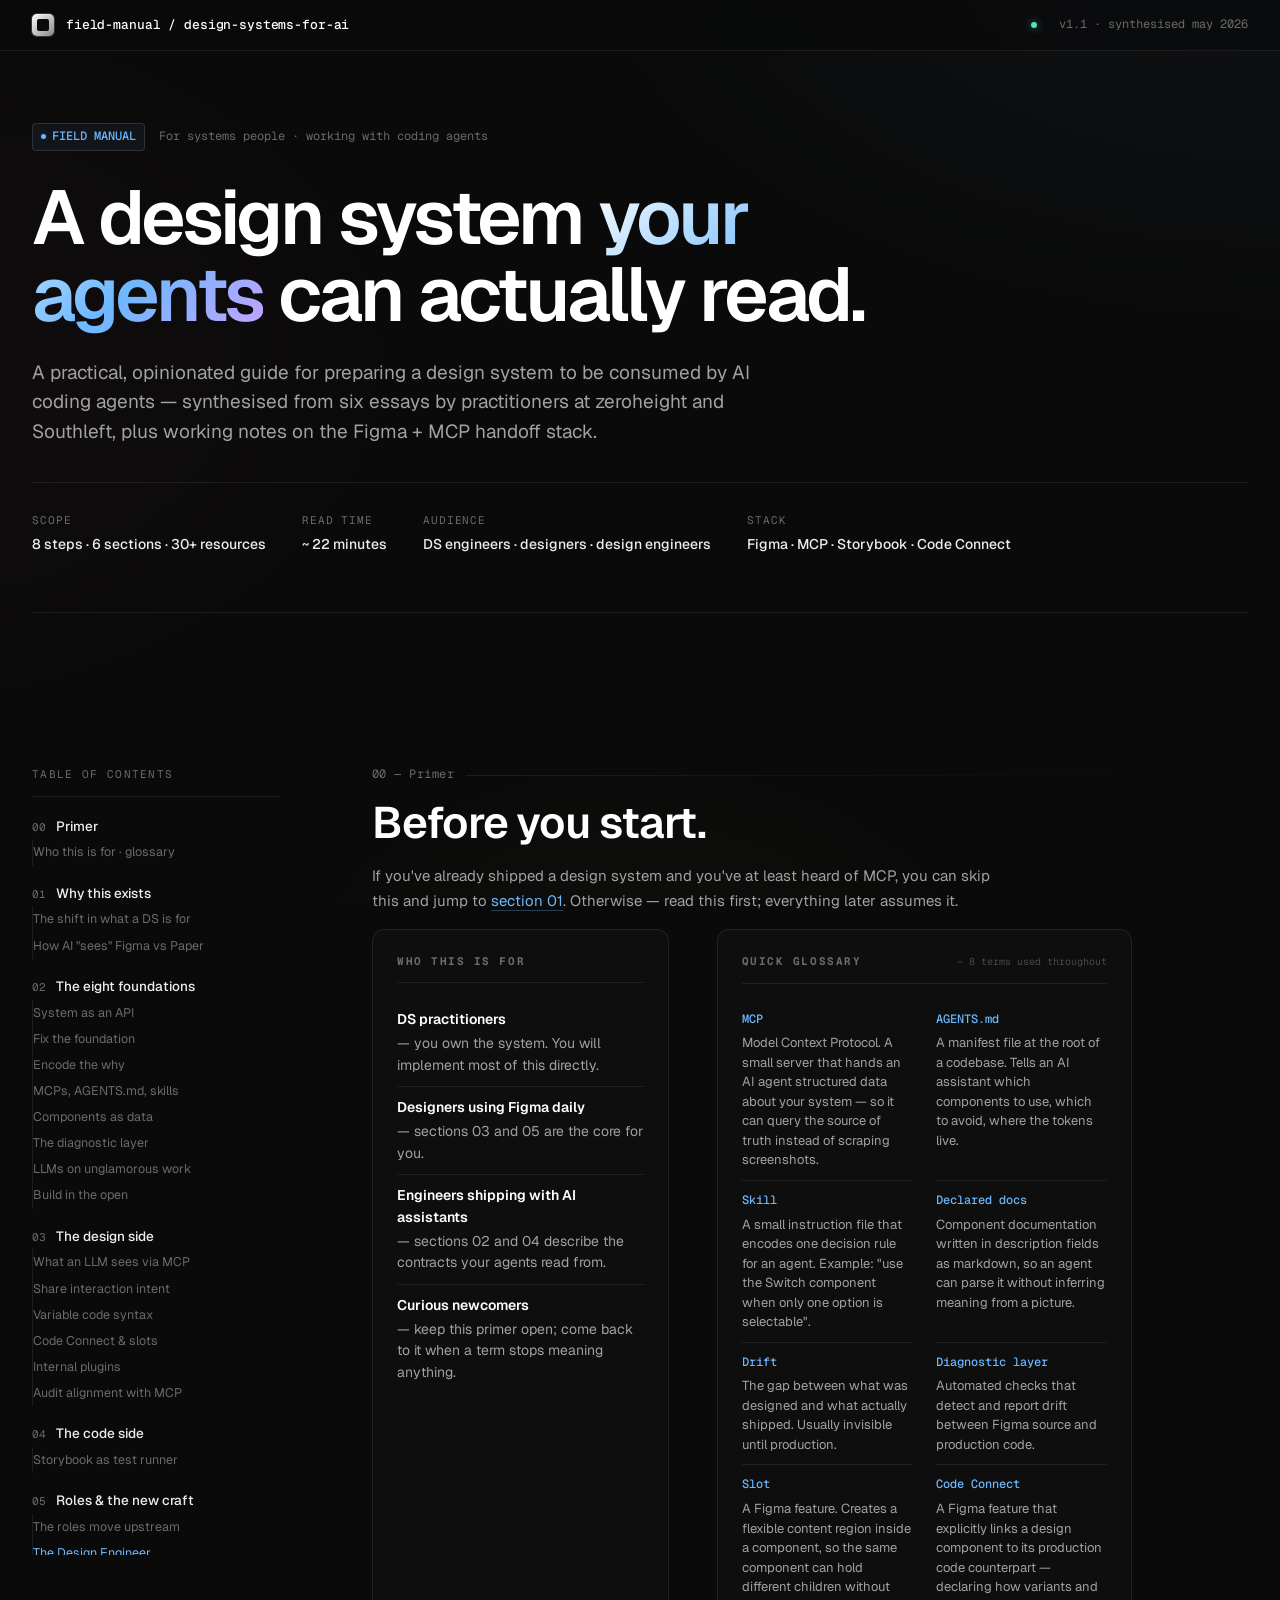
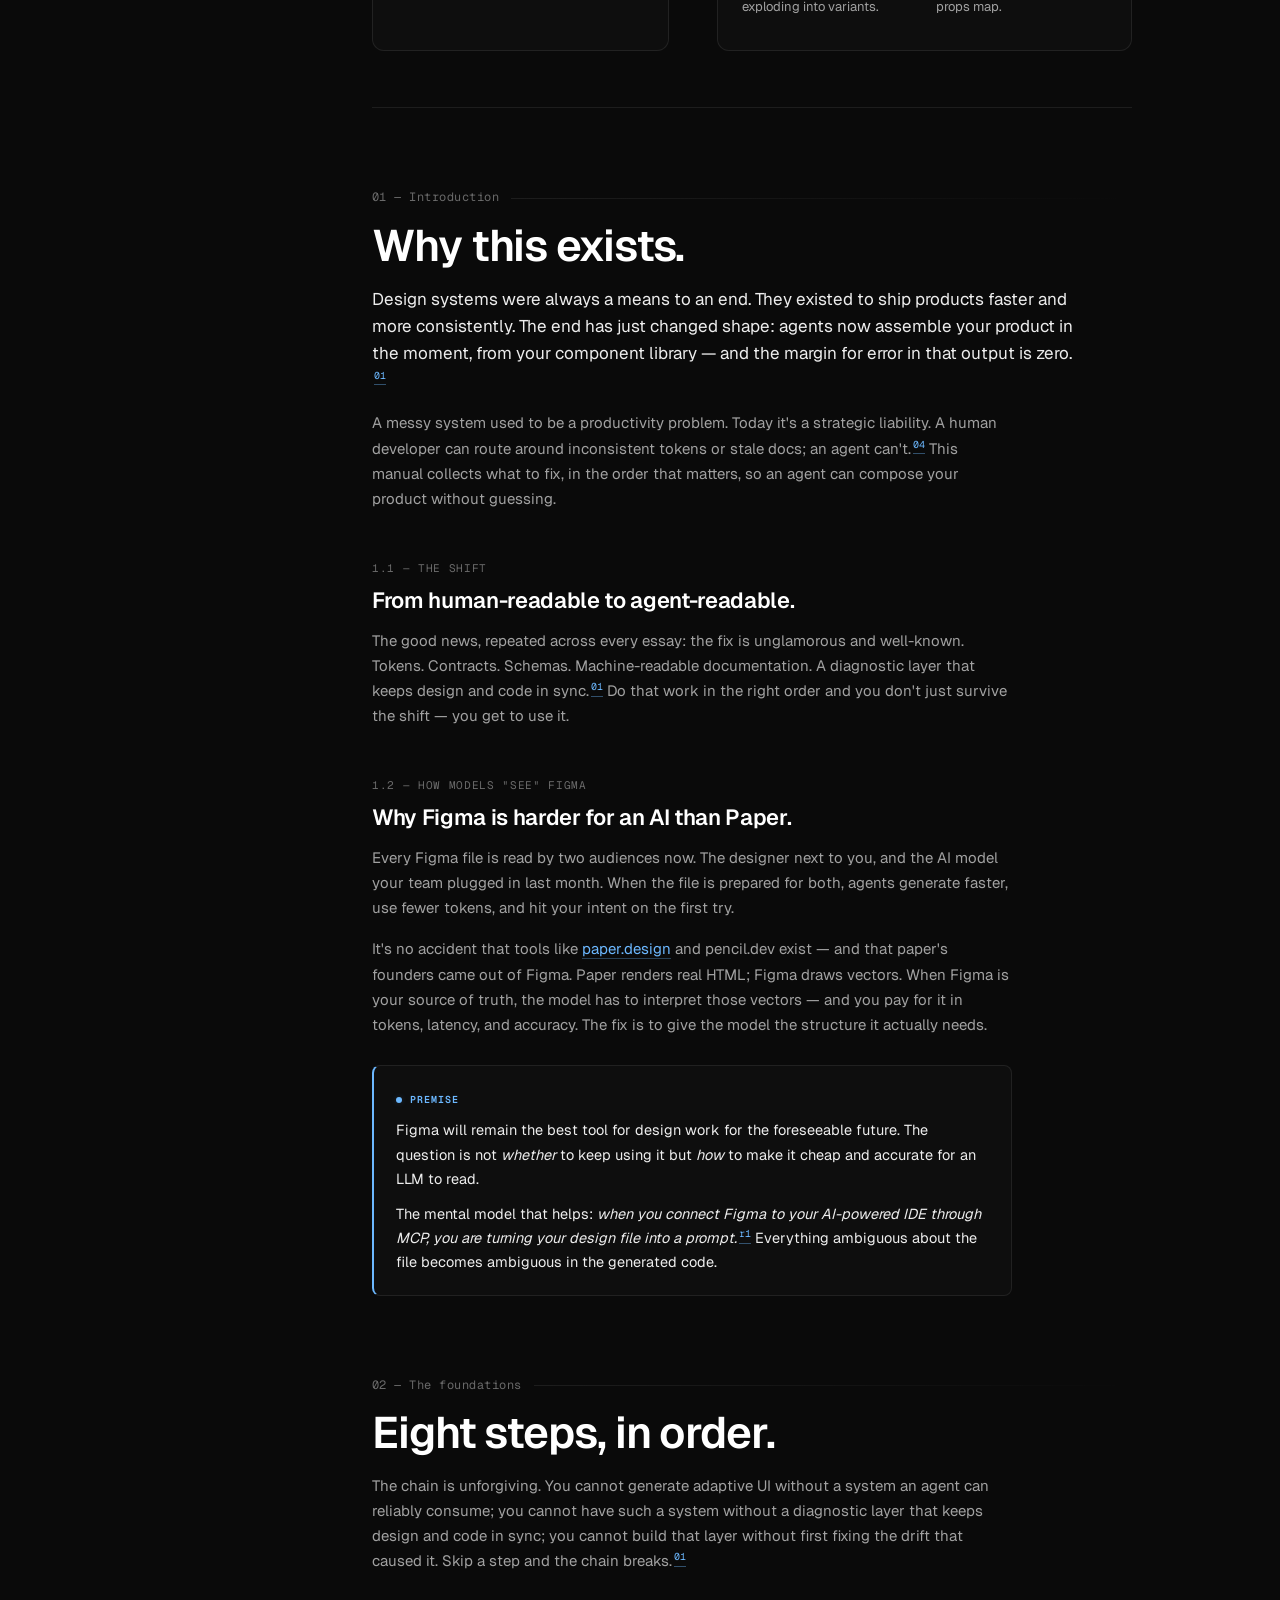
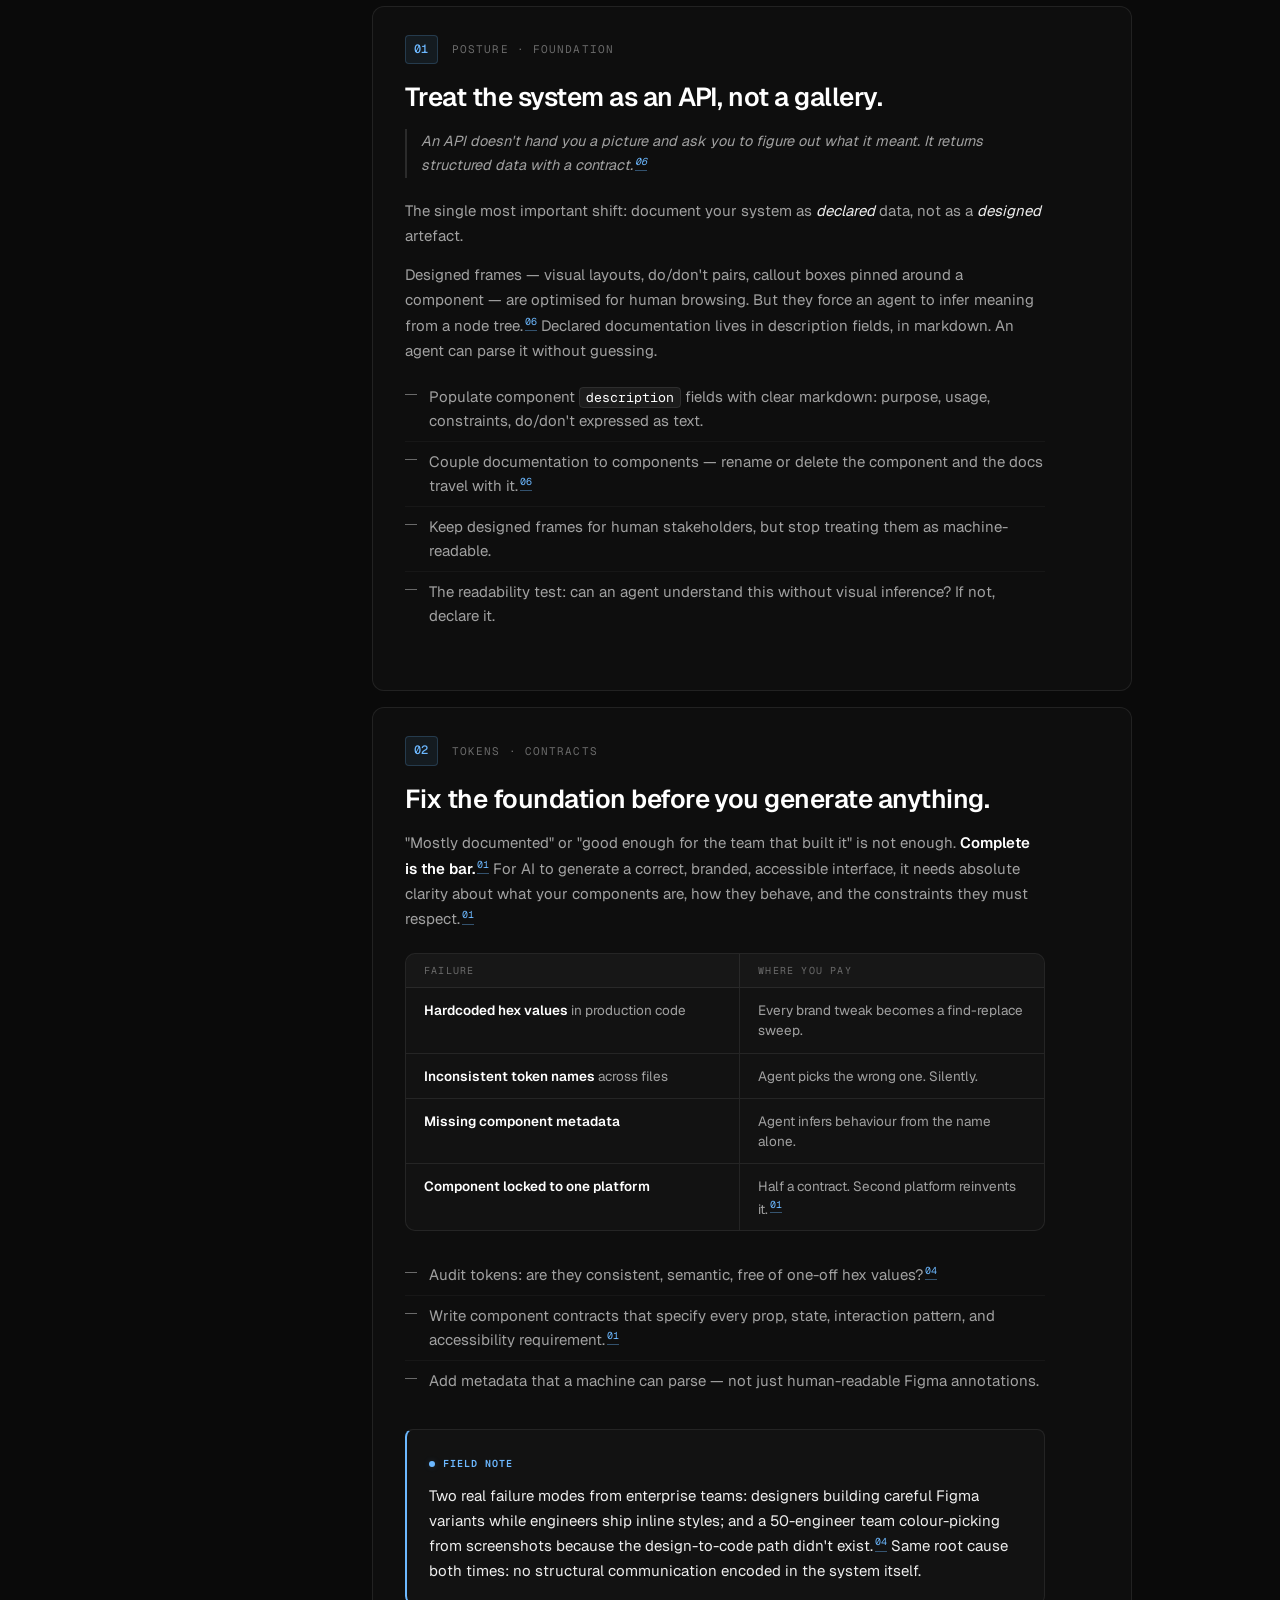
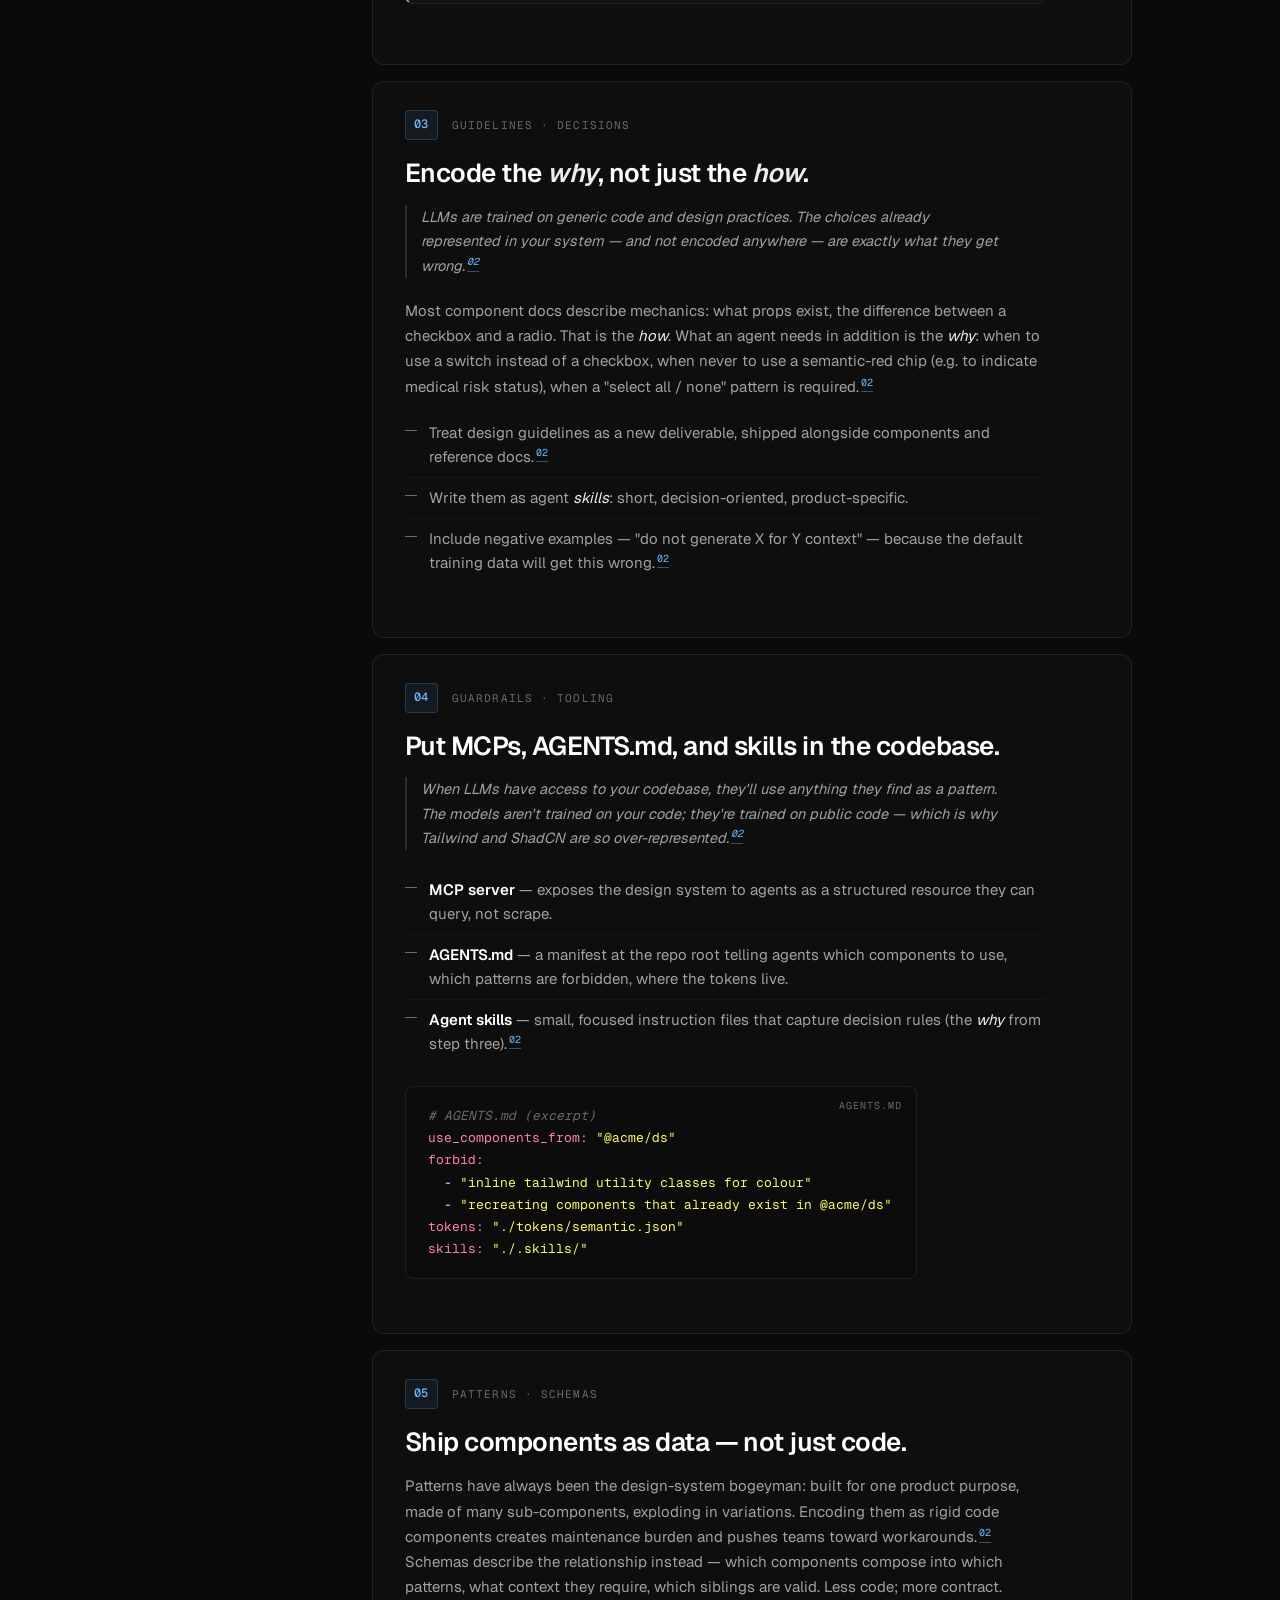
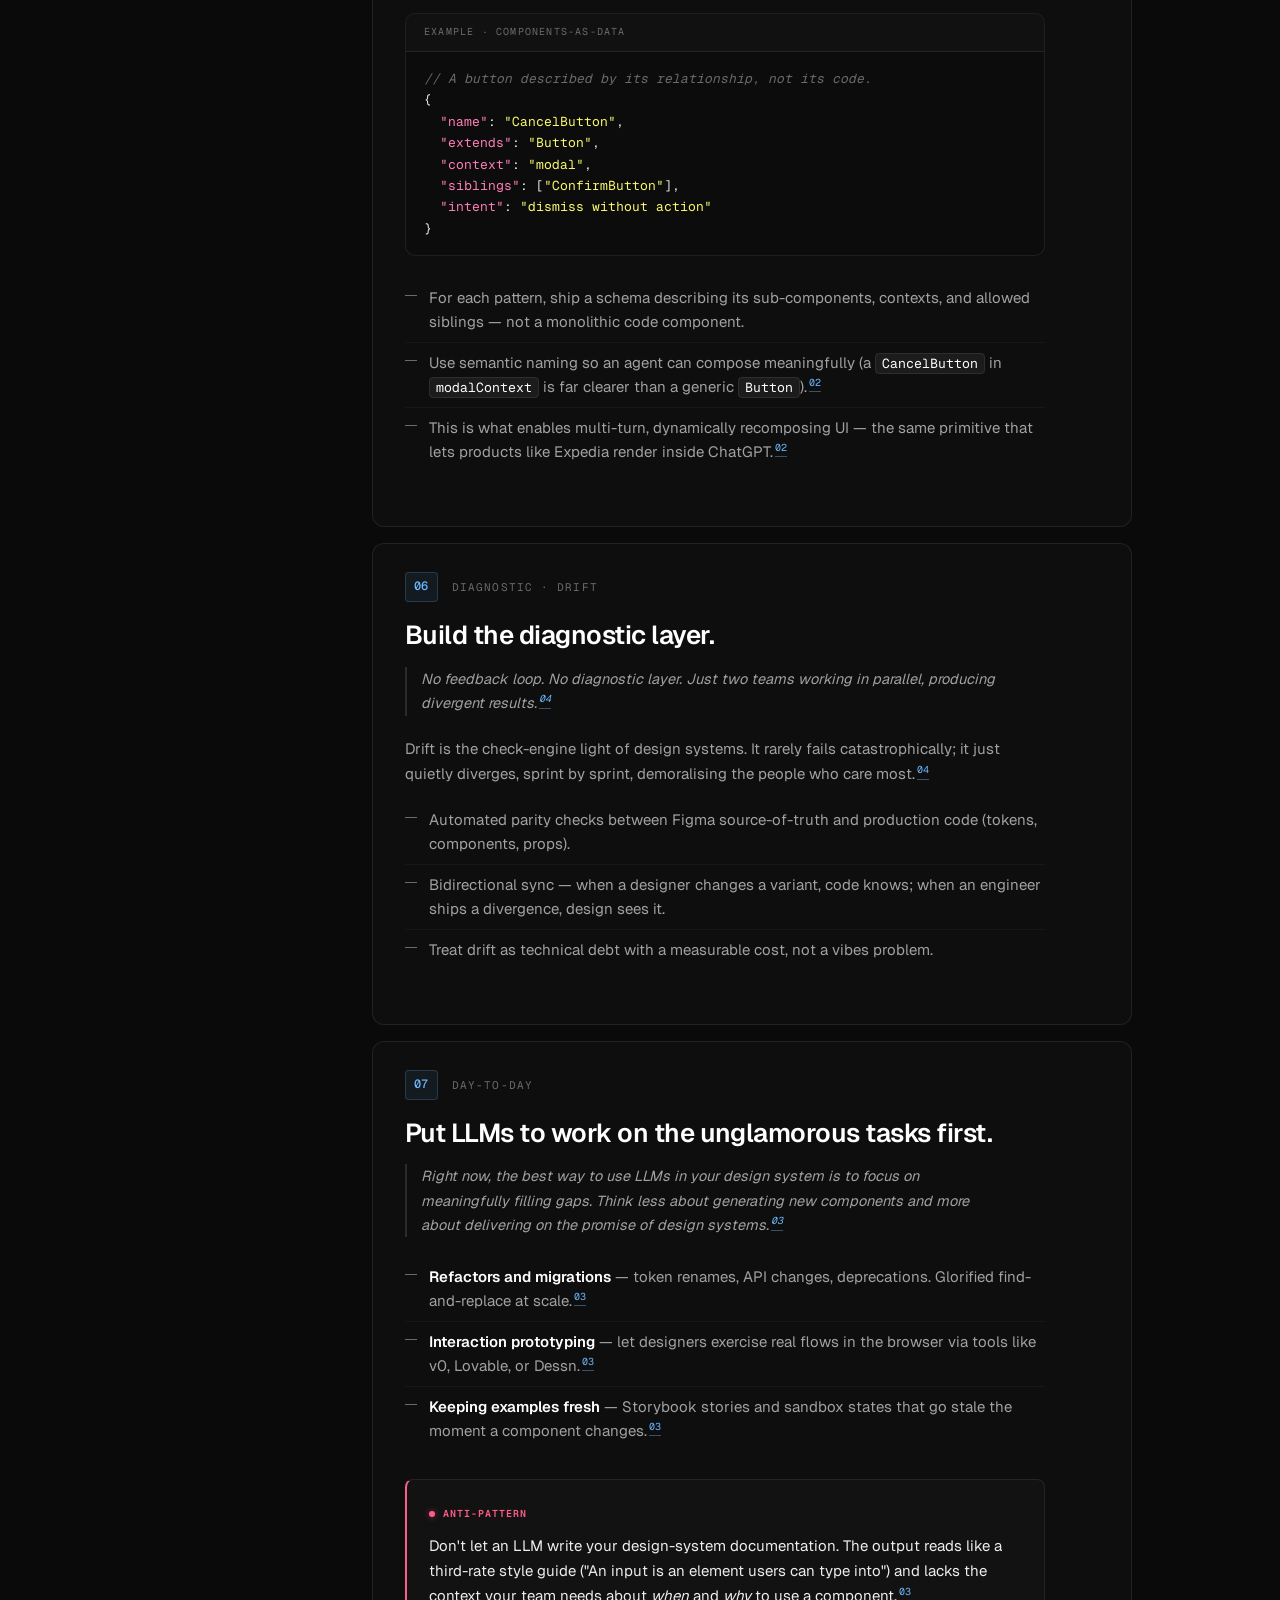
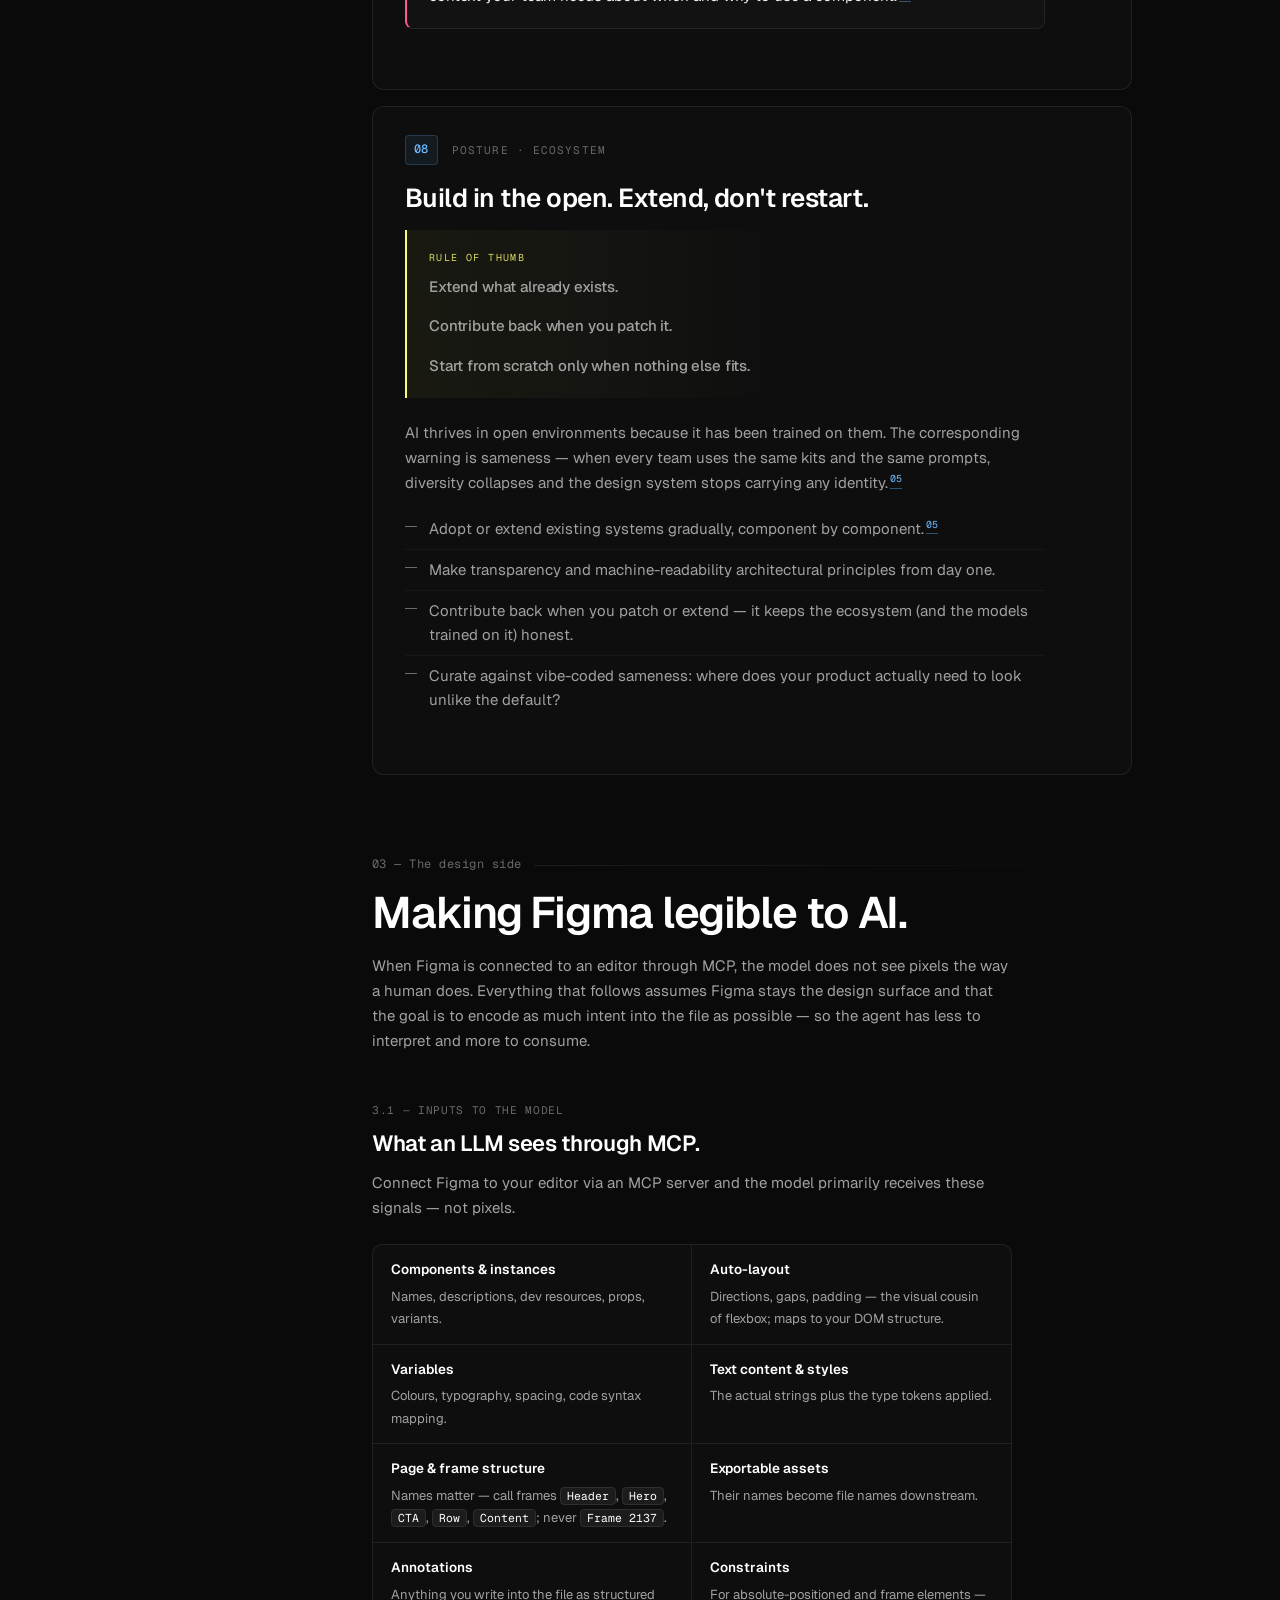
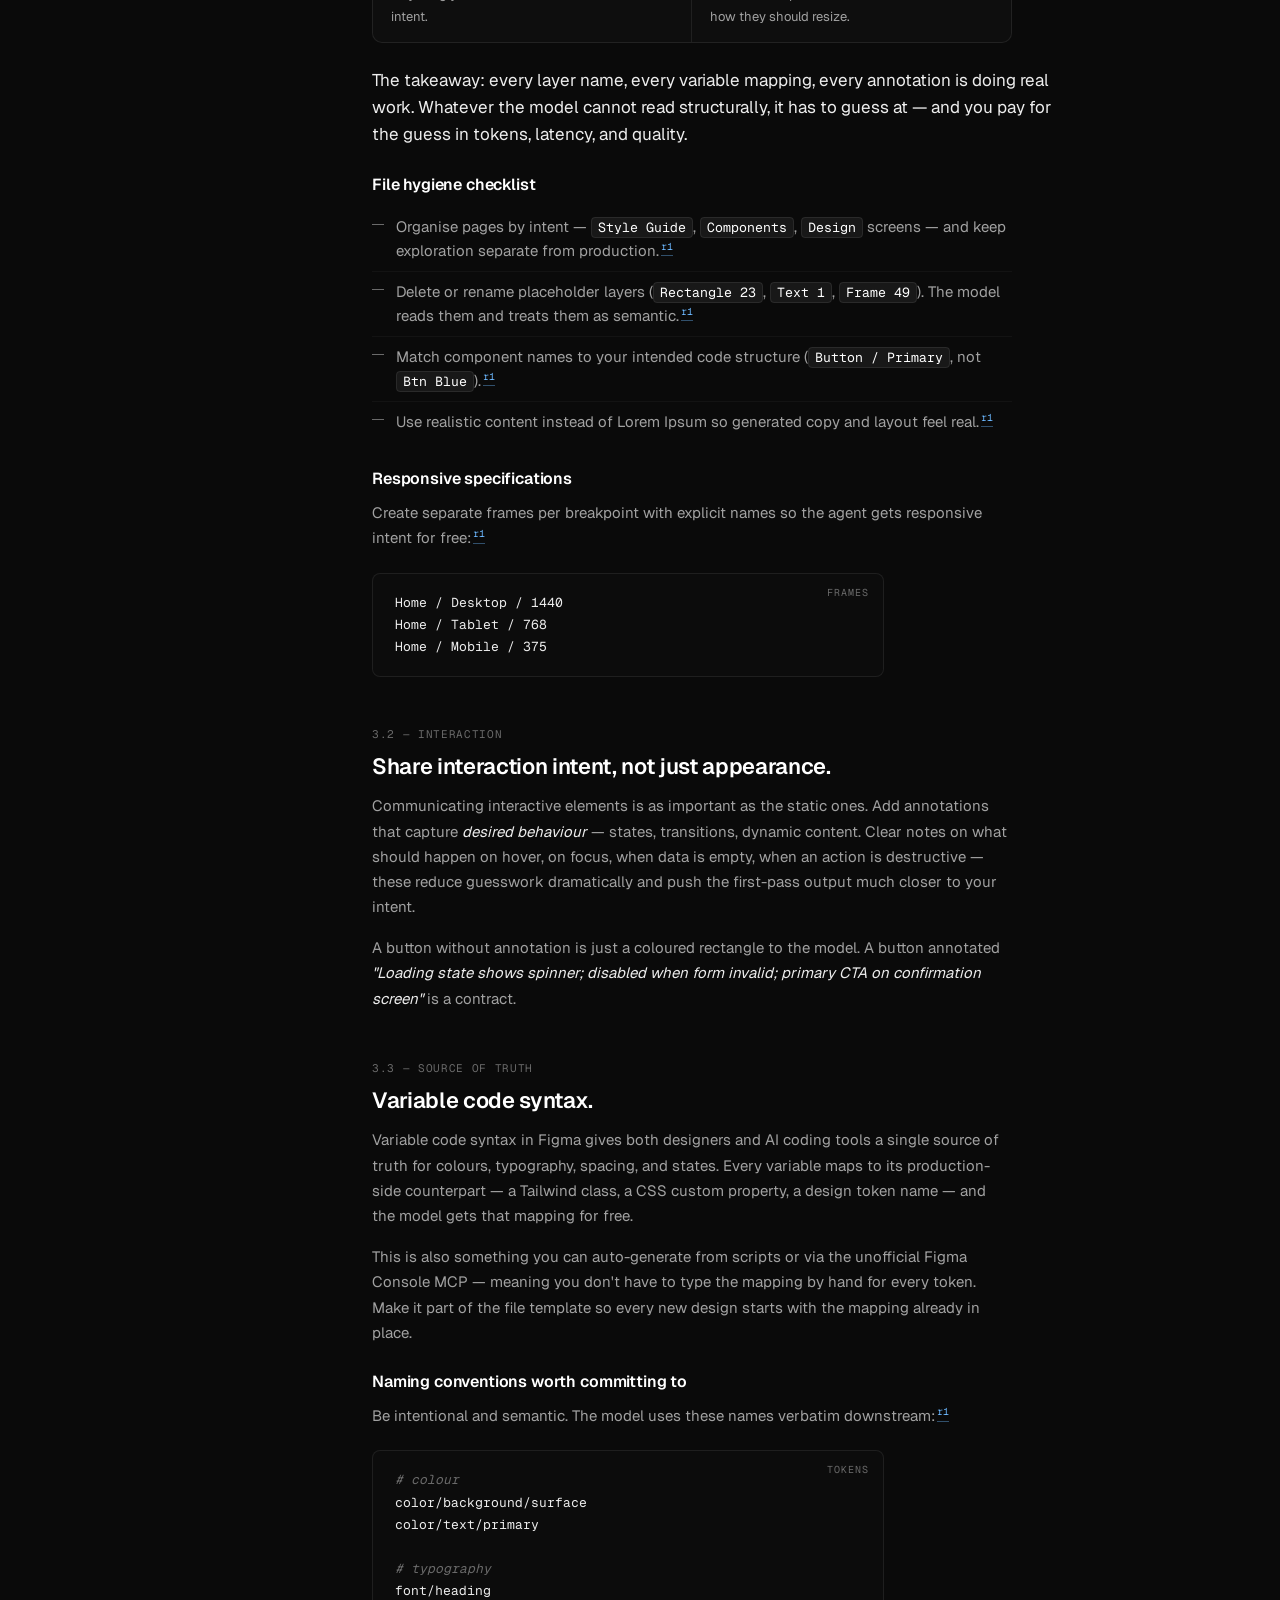
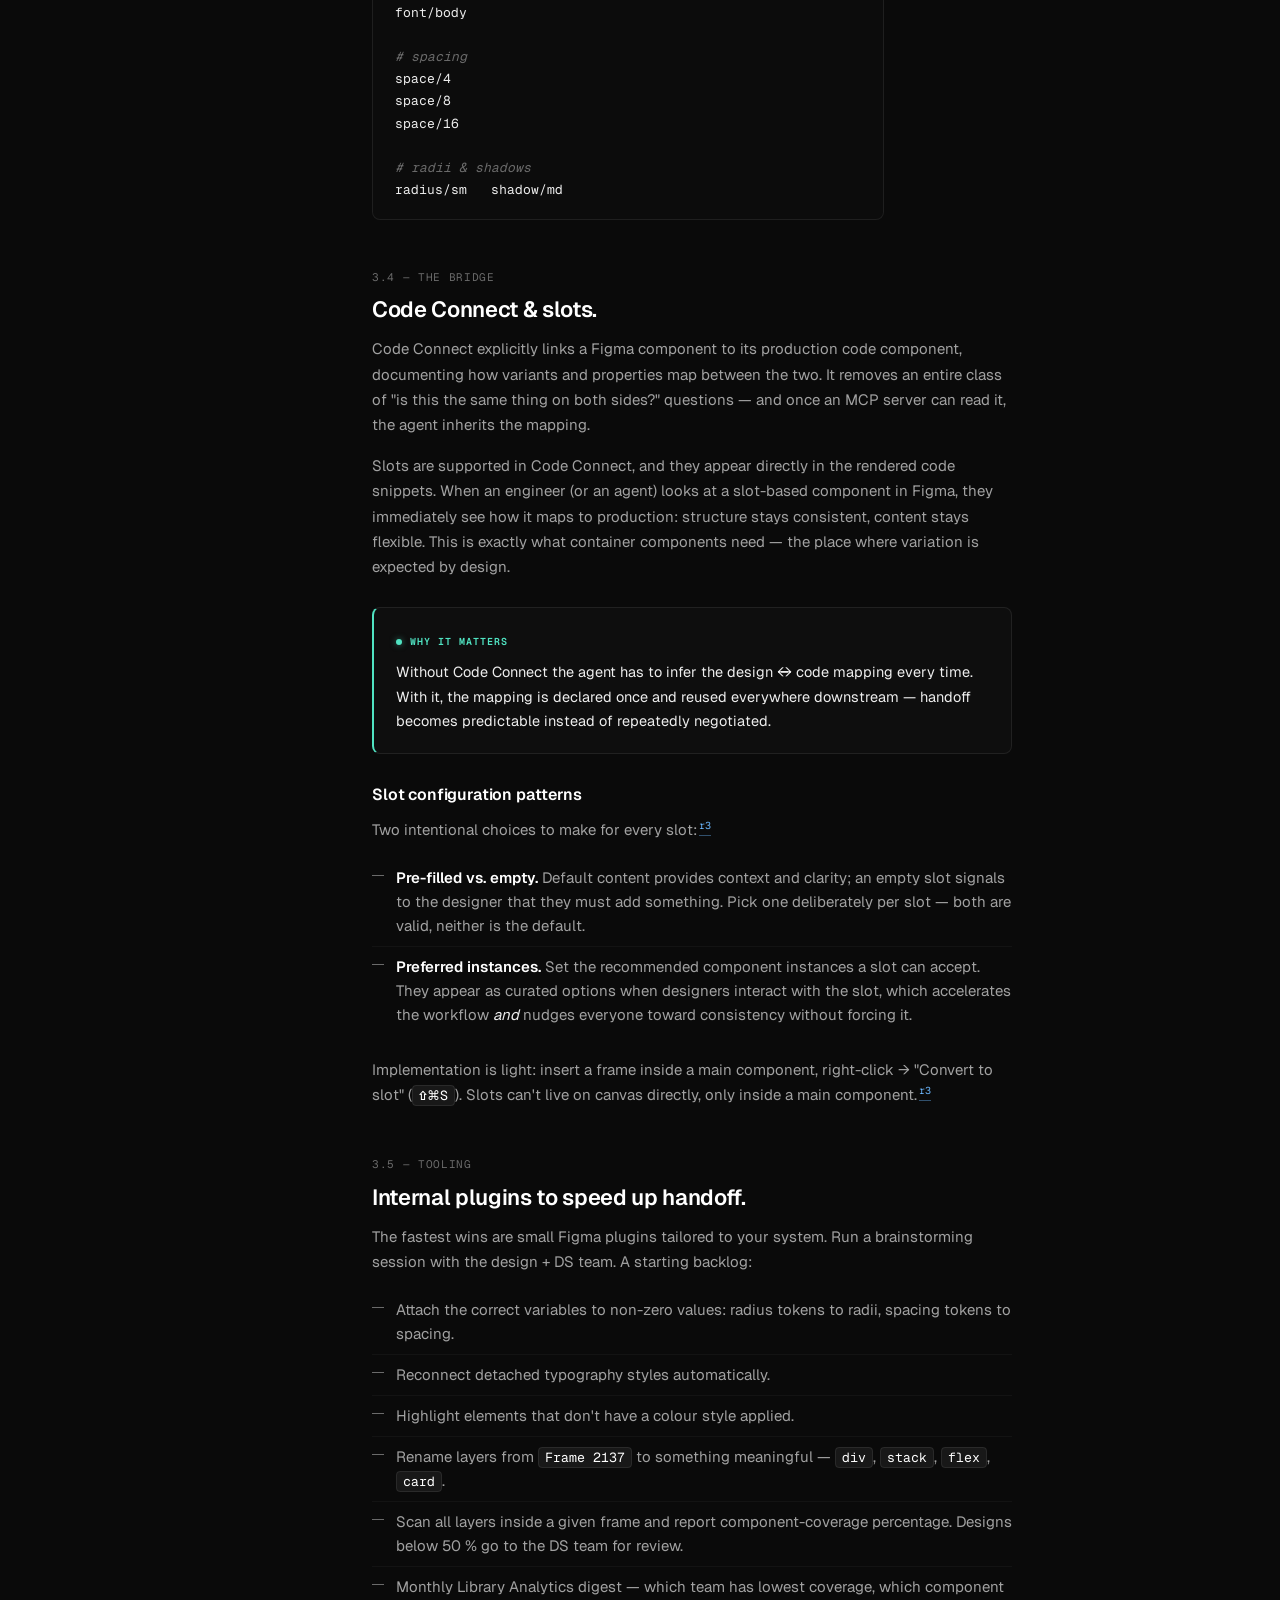
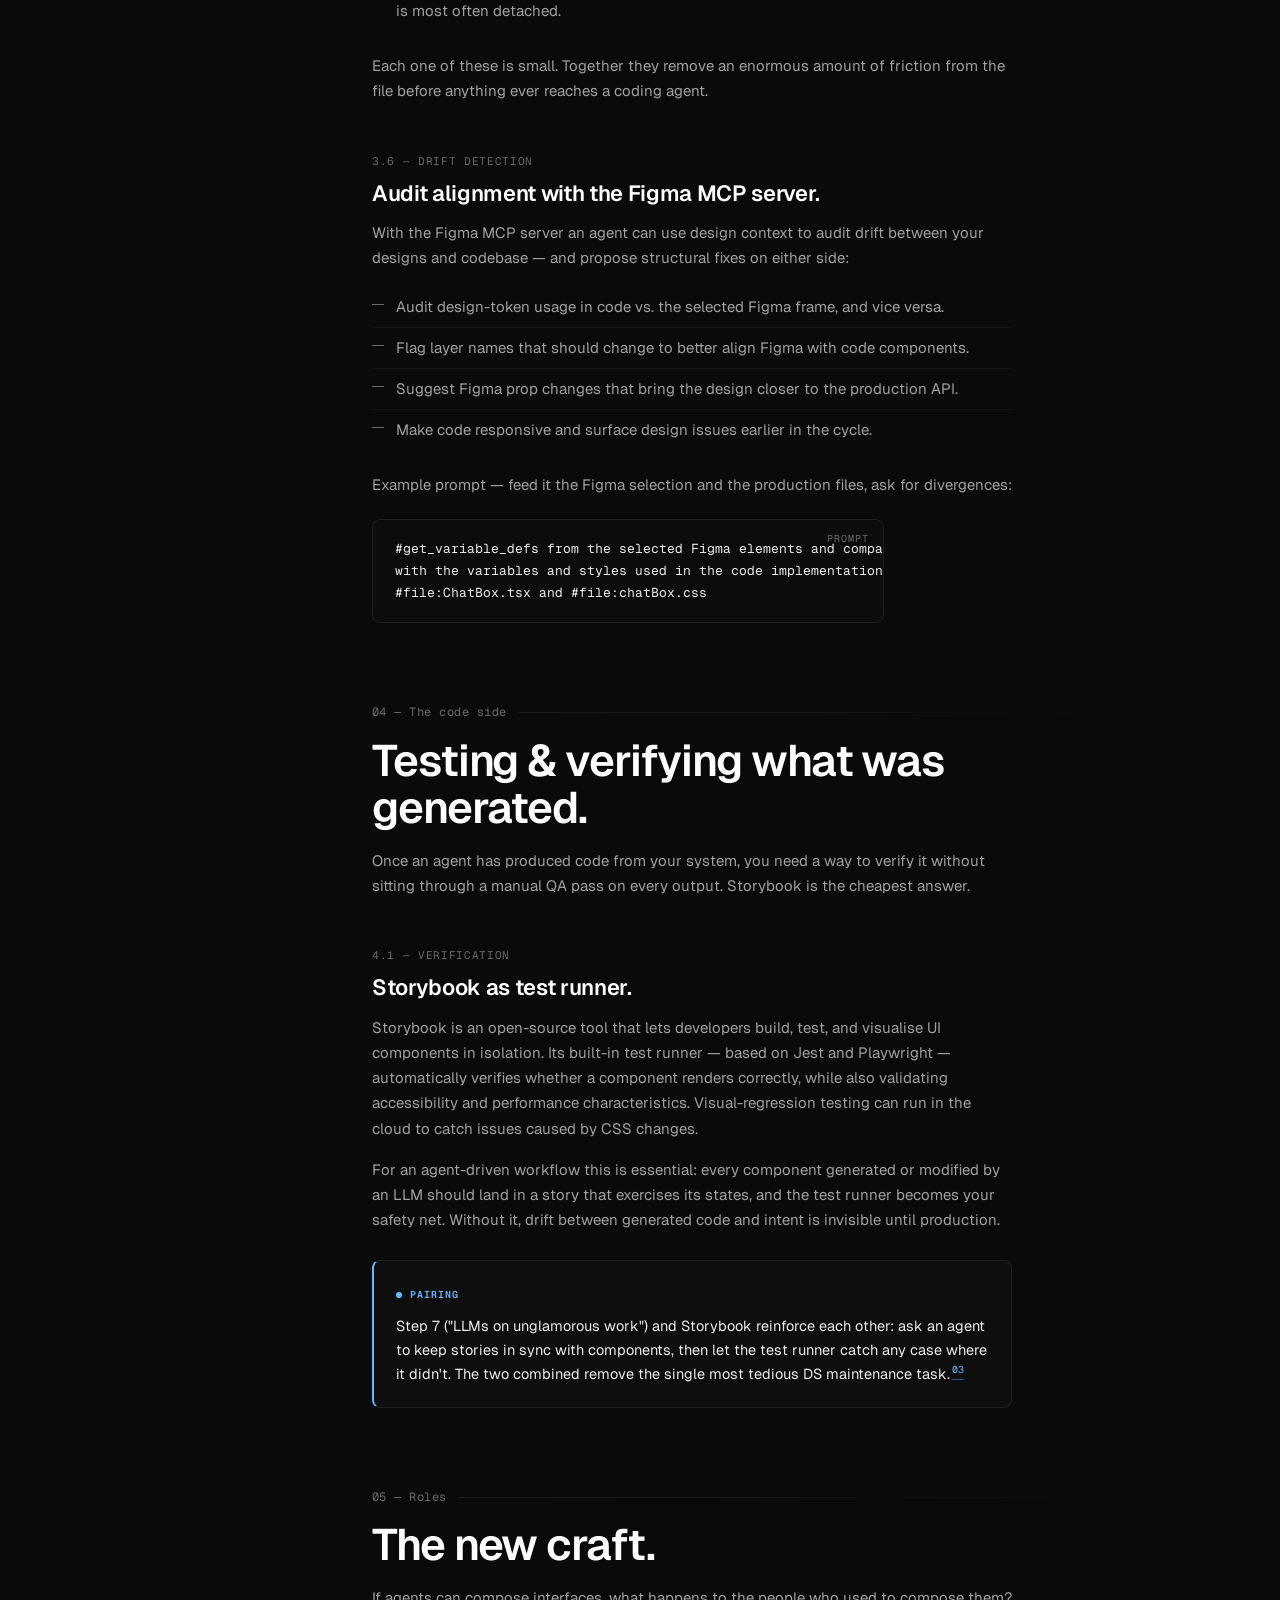
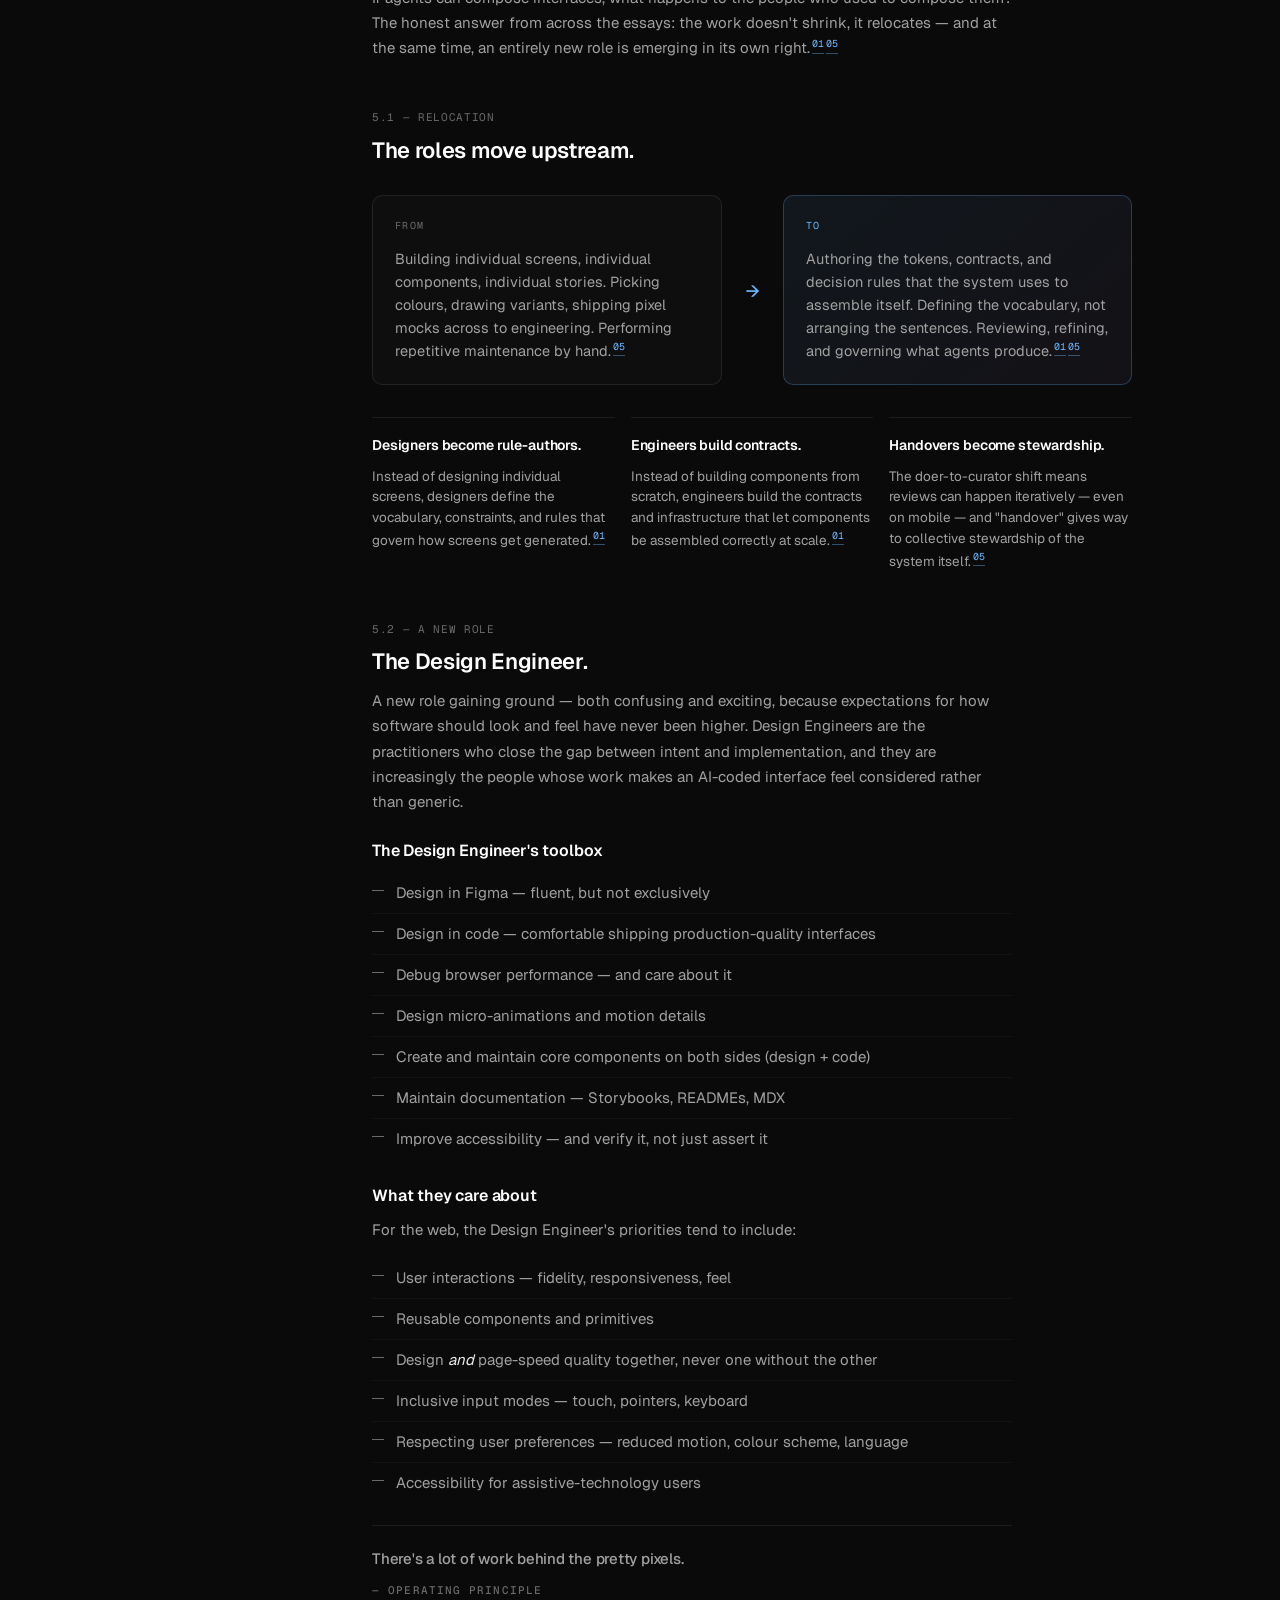
==== commit 1091bbc2: "Copywriting pass: add primer + glossary, simplify sentences, break step rhythm - Add new section 00 " ====
--- a/index.html
+++ b/index.html
@@ -271,7 +271,7 @@
     list-style: none;
     margin: 0;
     padding: 0;
-    counter-reset: toc;
+    counter-reset: toc -1;
   }
   .toc > ol > li {
     counter-increment: toc;
@@ -925,6 +925,194 @@
   @media (max-width: 700px) {
     .resources-grid { grid-template-columns: 1fr; }
   }
+
+  /* ====== Primer ============================================================ */
+  .primer {
+    padding-bottom: 56px;
+    border-bottom: 1px solid var(--border);
+    margin-bottom: 24px;
+  }
+  .primer-grid {
+    display: grid;
+    grid-template-columns: 1fr 1.4fr;
+    gap: 48px;
+    margin-top: 8px;
+  }
+  .primer-block {
+    background: var(--bg-card);
+    border: 1px solid var(--border);
+    border-radius: 12px;
+    padding: 22px 24px 24px;
+  }
+  .primer-h3 {
+    font-family: var(--font-mono);
+    font-size: 11px;
+    text-transform: uppercase;
+    letter-spacing: 0.14em;
+    color: var(--fg-subtle);
+    margin: 0 0 16px;
+    padding-bottom: 12px;
+    border-bottom: 1px solid var(--border);
+    display: flex;
+    align-items: baseline;
+    justify-content: space-between;
+    gap: 12px;
+  }
+  .primer-h3-aside {
+    font-size: 10px;
+    text-transform: none;
+    letter-spacing: 0;
+    color: var(--fg-faint);
+    font-weight: 400;
+  }
+  .primer-list {
+    list-style: none !important;
+    padding: 0 !important;
+    margin: 0 !important;
+  }
+  .primer-list li {
+    padding: 10px 0 !important;
+    border-bottom: 1px solid var(--border) !important;
+    font-size: 14px !important;
+    line-height: 1.55 !important;
+    color: var(--fg-muted) !important;
+  }
+  .primer-list li::before { display: none !important; }
+  .primer-list li:last-child { border-bottom: none !important; }
+  .primer-list li strong { color: var(--fg-bright); font-weight: 600; display: block; margin-bottom: 2px; }
+
+  .glossary {
+    margin: 0;
+    padding: 0;
+    display: grid;
+    grid-template-columns: 1fr 1fr;
+    gap: 0 24px;
+  }
+  .gloss {
+    padding: 10px 0;
+    border-bottom: 1px solid var(--border);
+  }
+  .gloss:nth-last-child(-n+2) { border-bottom: none; }
+  .glossary dt {
+    font-family: var(--font-mono);
+    font-size: 12px;
+    color: var(--link);
+    font-weight: 500;
+    margin-bottom: 4px;
+    letter-spacing: 0;
+  }
+  .glossary dd {
+    margin: 0;
+    font-size: 13px;
+    line-height: 1.5;
+    color: var(--fg-muted);
+  }
+
+  @media (max-width: 980px) {
+    .primer-grid { grid-template-columns: 1fr; gap: 20px; }
+    .glossary { grid-template-columns: 1fr; }
+    .gloss:nth-last-child(-n+2) { border-bottom: 1px solid var(--border); }
+    .gloss:last-child { border-bottom: none; }
+  }
+
+  /* ====== Audit table (pattern break for step 2) ============================ */
+  .audit {
+    margin: 22px 0 24px;
+    border: 1px solid var(--border);
+    border-radius: 10px;
+    overflow: hidden;
+    background: var(--bg-card);
+    max-width: 64ch;
+  }
+  .audit-row {
+    display: grid;
+    grid-template-columns: 1.1fr 1fr;
+    border-bottom: 1px solid var(--border);
+  }
+  .audit-row:last-child { border-bottom: none; }
+  .audit-row.head {
+    background: rgba(255,255,255,0.02);
+  }
+  .audit-cell {
+    padding: 12px 18px;
+    font-size: 13.5px;
+    line-height: 1.5;
+    color: var(--fg-muted);
+    border-right: 1px solid var(--border);
+  }
+  .audit-cell:last-child { border-right: none; }
+  .audit-row.head .audit-cell {
+    font-family: var(--font-mono);
+    font-size: 10px;
+    text-transform: uppercase;
+    letter-spacing: 0.12em;
+    color: var(--fg-subtle);
+    padding: 9px 18px;
+  }
+  .audit-cell strong { color: var(--fg-bright); }
+
+  /* ====== Maxim block (pattern break for step 8) ============================ */
+  .maxim {
+    margin: 0 0 22px;
+    padding: 20px 22px;
+    border-left: 2px solid var(--highlight);
+    background: linear-gradient(90deg, rgba(250, 250, 110, 0.05), transparent 60%);
+    border-radius: 0 8px 8px 0;
+    max-width: 64ch;
+  }
+  .maxim-eyebrow {
+    font-family: var(--font-mono);
+    font-size: 10px;
+    text-transform: uppercase;
+    letter-spacing: 0.14em;
+    color: var(--highlight);
+    margin-bottom: 8px;
+    opacity: 0.85;
+  }
+  .maxim-line {
+    font-family: var(--font-sans);
+    font-size: 18px;
+    line-height: 1.4;
+    letter-spacing: -0.01em;
+    color: var(--fg-bright);
+    font-weight: 500;
+    margin: 0;
+  }
+  .maxim-line + .maxim-line { margin-top: 6px; }
+
+  /* ====== Schema preview block (pattern break for step 5) =================== */
+  .schema-preview {
+    margin: 0 0 22px;
+    border: 1px solid var(--border);
+    border-radius: 10px;
+    overflow: hidden;
+    max-width: 64ch;
+    background: var(--bg-code);
+  }
+  .schema-preview-head {
+    padding: 10px 18px;
+    border-bottom: 1px solid var(--border);
+    background: rgba(255,255,255,0.02);
+    font-family: var(--font-mono);
+    font-size: 10px;
+    text-transform: uppercase;
+    letter-spacing: 0.12em;
+    color: var(--fg-subtle);
+  }
+  .schema-preview pre {
+    margin: 0;
+    padding: 16px 18px;
+    background: transparent;
+    border: none;
+    font-family: var(--font-mono);
+    font-size: 13px;
+    line-height: 1.65;
+    color: var(--fg);
+    overflow-x: auto;
+  }
+  .schema-preview pre .k { color: #ff7eb6; }
+  .schema-preview pre .s { color: #fafa6e; }
+  .schema-preview pre .c { color: var(--fg-subtle); font-style: italic; }
 
   /* ====== Quote pull ======================================================== */
   .pull {
@@ -1067,6 +1255,12 @@
     <aside class="toc">
       <div class="toc-title">Table of contents</div>
       <ol>
+        <li>
+          <a href="#primer">Primer</a>
+          <ol class="toc-sub">
+            <li><a href="#primer">Who this is for · glossary</a></li>
+          </ol>
+        </li>
         <li>
           <a href="#intro">Why this exists</a>
           <ol class="toc-sub">
@@ -1138,36 +1332,91 @@
     <!-- ============================ CONTENT ================================ -->
     <main class="content">
 
+      <!-- ===== 00 PRIMER ================================================= -->
+      <section class="section primer" id="primer">
+        <div class="section-num">00 — Primer</div>
+        <h2 class="section-title">Before you start.</h2>
+        <p class="section-lede">If you've already shipped a design system and you've at least heard of MCP, you can skip this and jump to <a href="#intro">section 01</a>. Otherwise — read this first; everything later assumes it.</p>
+
+        <div class="primer-grid">
+          <div class="primer-block">
+            <h3 class="primer-h3">Who this is for</h3>
+            <ul class="primer-list">
+              <li><strong>DS practitioners</strong> — you own the system. You will implement most of this directly.</li>
+              <li><strong>Designers using Figma daily</strong> — sections 03 and 05 are the core for you.</li>
+              <li><strong>Engineers shipping with AI assistants</strong> — sections 02 and 04 describe the contracts your agents read from.</li>
+              <li><strong>Curious newcomers</strong> — keep this primer open; come back to it when a term stops meaning anything.</li>
+            </ul>
+          </div>
+          <div class="primer-block">
+            <h3 class="primer-h3">Quick glossary <span class="primer-h3-aside">— 8 terms used throughout</span></h3>
+            <dl class="glossary">
+              <div class="gloss">
+                <dt>MCP</dt>
+                <dd>Model Context Protocol. A small server that hands an AI agent structured data about your system — so it can query the source of truth instead of scraping screenshots.</dd>
+              </div>
+              <div class="gloss">
+                <dt>AGENTS.md</dt>
+                <dd>A manifest file at the root of a codebase. Tells an AI assistant which components to use, which to avoid, where the tokens live.</dd>
+              </div>
+              <div class="gloss">
+                <dt>Skill</dt>
+                <dd>A small instruction file that encodes one decision rule for an agent. Example: "use the Switch component when only one option is selectable".</dd>
+              </div>
+              <div class="gloss">
+                <dt>Declared docs</dt>
+                <dd>Component documentation written in description fields as markdown, so an agent can parse it without inferring meaning from a picture.</dd>
+              </div>
+              <div class="gloss">
+                <dt>Drift</dt>
+                <dd>The gap between what was designed and what actually shipped. Usually invisible until production.</dd>
+              </div>
+              <div class="gloss">
+                <dt>Diagnostic layer</dt>
+                <dd>Automated checks that detect and report drift between Figma source and production code.</dd>
+              </div>
+              <div class="gloss">
+                <dt>Slot</dt>
+                <dd>A Figma feature. Creates a flexible content region inside a component, so the same component can hold different children without exploding into variants.</dd>
+              </div>
+              <div class="gloss">
+                <dt>Code Connect</dt>
+                <dd>A Figma feature that explicitly links a design component to its production code counterpart — declaring how variants and props map.</dd>
+              </div>
+            </dl>
+          </div>
+        </div>
+      </section>
+
       <!-- ===== 01 INTRO ================================================== -->
       <section class="section" id="intro">
         <div class="section-num">01 — Introduction</div>
         <h2 class="section-title">Why this exists.</h2>
         <p class="lead">
           Design systems were always a means to an end. They existed to ship
-          products faster, more consistently, at greater scale. The end has
-          just changed shape: the next products your system needs to support
-          are assembled by coding agents, in the moment, from your component
-          inventory — and the margin for error in that output is functionally
+          products faster and more consistently. The end has just changed
+          shape: agents now assemble your product in the moment, from your
+          component library — and the margin for error in that output is
           zero.<a class="cite" href="#s1">01</a>
         </p>
         <p>
-          A messy system used to be a productivity problem. Today it is a
-          strategic liability: a human developer can compensate for inconsistent
-          tokens or stale docs; an agent cannot.<a class="cite" href="#s4">04</a>
-          This manual collects what to fix, in the order that matters, so that
-          an agent can compose your product without guessing.
+          A messy system used to be a productivity problem. Today it's a
+          strategic liability. A human developer can route around inconsistent
+          tokens or stale docs; an agent can't.<a class="cite" href="#s4">04</a>
+          This manual collects what to fix, in the order that matters, so an
+          agent can compose your product without guessing.
         </p>
 
         <div class="subsection" id="intro-shift">
           <div class="subsection-num">1.1 — The shift</div>
           <h3 class="subsection-title">From human-readable to agent-readable.</h3>
           <p>
-            The good news, repeated across every essay synthesised here, is
-            that the fix is unglamorous and well-known: tokens, contracts,
-            schemas, machine-readable documentation, a diagnostic layer that
-            keeps design and code in sync.<a class="cite" href="#s1">01</a>
-            Do that work in the right order and you do not just survive the
-            shift — you become the team that gets to use it.
+            The good news, repeated across every essay: the fix is
+            unglamorous and well-known. Tokens. Contracts. Schemas.
+            Machine-readable documentation. A diagnostic layer that keeps
+            design and code in sync.<a class="cite" href="#s1">01</a> Do that
+            work in the right order and you don't just survive the shift —
+            you get to use it.
           </p>
         </div>
 
@@ -1175,20 +1424,19 @@
           <div class="subsection-num">1.2 — How models "see" Figma</div>
           <h3 class="subsection-title">Why Figma is harder for an AI than Paper.</h3>
           <p>
-            Every interface drawn in Figma today is being read by two
-            audiences: the designer next to you and the model two doors down.
-            When designs are prepared for both, agents generate faster,
-            consume fewer tokens, and produce results that resemble your
-            intent on the first pass.
+            Every Figma file is read by two audiences now. The designer next
+            to you, and the AI model your team plugged in last month. When
+            the file is prepared for both, agents generate faster, use fewer
+            tokens, and hit your intent on the first try.
           </p>
           <p>
-            It is not an accident that tools like <a href="https://paper.design" target="_blank" rel="noopener">paper.design</a>
+            It's no accident that tools like
+            <a href="https://paper.design" target="_blank" rel="noopener">paper.design</a>
             and pencil.dev exist — and that paper's founders came out of
-            Figma. Paper generates real HTML beneath its layers; Figma draws
-            vectors. Wherever Figma is the source of truth, the burden of
-            interpretation falls on the LLM — which means you pay for it in
-            tokens, latency, and accuracy. The remedy is to give the model
-            the structure it actually needs.
+            Figma. Paper renders real HTML; Figma draws vectors. When Figma
+            is your source of truth, the model has to interpret those
+            vectors — and you pay for it in tokens, latency, and accuracy.
+            The fix is to give the model the structure it actually needs.
           </p>
           <div class="callout">
             <div class="callout-label">Premise</div>
@@ -1232,13 +1480,15 @@
             <h3>Treat the system as an API, not a gallery.</h3>
             <p class="why">An API doesn't hand you a picture and ask you to figure out what it meant. It returns structured data with a contract.<a class="cite" href="#s6">06</a></p>
             <p>
-              The single most important shift is documenting your system as
-              <em>declared</em> data rather than <em>designed</em> artefact.
+              The single most important shift: document your system as
+              <em>declared</em> data, not as a <em>designed</em> artefact.
+            </p>
+            <p>
               Designed frames — visual layouts, do/don't pairs, callout boxes
-              pinned around a component — are optimised for human browsing
-              but force an agent to infer meaning from a node tree.<a class="cite" href="#s6">06</a>
-              Declared documentation lives in description fields, in markdown,
-              and an agent can parse it without guessing.
+              pinned around a component — are optimised for human browsing.
+              But they force an agent to infer meaning from a node tree.<a class="cite" href="#s6">06</a>
+              Declared documentation lives in description fields, in
+              markdown. An agent can parse it without guessing.
             </p>
             <ul>
               <li>Populate component <code>description</code> fields with clear markdown: purpose, usage, constraints, do/don't expressed as text.</li>
@@ -1255,17 +1505,39 @@
               <span class="step-card-label">Tokens · Contracts</span>
             </div>
             <h3>Fix the foundation before you generate anything.</h3>
-            <p class="why">For AI to generate a correct, branded, accessible interface, it needs absolute clarity about what your components are, how they behave, and what constraints they must respect.<a class="cite" href="#s1">01</a></p>
             <p>
-              A system that is "mostly documented" or "good enough for the
-              team that built it" is not enough. <strong>Complete is the
-              bar.</strong><a class="cite" href="#s1">01</a>
+              "Mostly documented" or "good enough for the team that built it"
+              is not enough. <strong>Complete is the bar.</strong><a class="cite" href="#s1">01</a>
+              For AI to generate a correct, branded, accessible interface,
+              it needs absolute clarity about what your components are, how
+              they behave, and the constraints they must respect.<a class="cite" href="#s1">01</a>
             </p>
+            <div class="audit">
+              <div class="audit-row head">
+                <div class="audit-cell">Failure</div>
+                <div class="audit-cell">Where you pay</div>
+              </div>
+              <div class="audit-row">
+                <div class="audit-cell"><strong>Hardcoded hex values</strong> in production code</div>
+                <div class="audit-cell">Every brand tweak becomes a find-replace sweep.</div>
+              </div>
+              <div class="audit-row">
+                <div class="audit-cell"><strong>Inconsistent token names</strong> across files</div>
+                <div class="audit-cell">Agent picks the wrong one. Silently.</div>
+              </div>
+              <div class="audit-row">
+                <div class="audit-cell"><strong>Missing component metadata</strong></div>
+                <div class="audit-cell">Agent infers behaviour from the name alone.</div>
+              </div>
+              <div class="audit-row">
+                <div class="audit-cell"><strong>Component locked to one platform</strong></div>
+                <div class="audit-cell">Half a contract. Second platform reinvents it.<a class="cite" href="#s1">01</a></div>
+              </div>
+            </div>
             <ul>
-              <li>Audit tokens: are they consistent, semantic, free of one-off hex values in production code?<a class="cite" href="#s4">04</a></li>
+              <li>Audit tokens: are they consistent, semantic, free of one-off hex values?<a class="cite" href="#s4">04</a></li>
               <li>Write component contracts that specify every prop, state, interaction pattern, and accessibility requirement.<a class="cite" href="#s1">01</a></li>
               <li>Add metadata that a machine can parse — not just human-readable Figma annotations.</li>
-              <li>Check platform parity: a component locked to one platform is half a contract.<a class="cite" href="#s1">01</a></li>
             </ul>
             <div class="callout">
               <div class="callout-label">Field note</div>
@@ -1326,14 +1598,26 @@
               <span class="step-card-label">Patterns · Schemas</span>
             </div>
             <h3>Ship components as data — not just code.</h3>
-            <p class="why">What if a payment element is not a single component, but a set of structured relationships that describe how to use the individual atomic components?<a class="cite" href="#s2">02</a></p>
             <p>
-              Encoding patterns as rigid code components creates maintenance
-              burden and pushes teams toward workarounds. Schemas —
-              "components as data" — describe the relationship instead:
-              which components compose into which patterns, what context a
-              component requires, which siblings are valid.
+              Patterns have always been the design-system bogeyman: built for
+              one product purpose, made of many sub-components, exploding in
+              variations. Encoding them as rigid code components creates
+              maintenance burden and pushes teams toward workarounds.<a class="cite" href="#s2">02</a>
+              Schemas describe the relationship instead — which components
+              compose into which patterns, what context they require, which
+              siblings are valid. Less code; more contract.
             </p>
+            <div class="schema-preview">
+              <div class="schema-preview-head">Example · components-as-data</div>
+<pre><span class="c">// A button described by its relationship, not its code.</span>
+{
+  <span class="k">"name"</span>: <span class="s">"CancelButton"</span>,
+  <span class="k">"extends"</span>: <span class="s">"Button"</span>,
+  <span class="k">"context"</span>: <span class="s">"modal"</span>,
+  <span class="k">"siblings"</span>: [<span class="s">"ConfirmButton"</span>],
+  <span class="k">"intent"</span>: <span class="s">"dismiss without action"</span>
+}</pre>
+            </div>
             <ul>
               <li>For each pattern, ship a schema describing its sub-components, contexts, and allowed siblings — not a monolithic code component.</li>
               <li>Use semantic naming so an agent can compose meaningfully (a <code>CancelButton</code> in <code>modalContext</code> is far clearer than a generic <code>Button</code>).<a class="cite" href="#s2">02</a></li>
@@ -1387,7 +1671,12 @@
               <span class="step-card-label">Posture · Ecosystem</span>
             </div>
             <h3>Build in the open. Extend, don't restart.</h3>
-            <p class="why">We need to stop creating new systems for every project. Build within existing ecosystems. Avoid starting fresh unless absolutely necessary.<a class="cite" href="#s5">05</a></p>
+            <div class="maxim">
+              <div class="maxim-eyebrow">Rule of thumb</div>
+              <p class="maxim-line">Extend what already exists.</p>
+              <p class="maxim-line">Contribute back when you patch it.</p>
+              <p class="maxim-line">Start from scratch only when nothing else fits.</p>
+            </div>
             <p>
               AI thrives in open environments because it has been trained on
               them. The corresponding warning is sameness — when every team
@@ -1737,15 +2026,16 @@
 
           <p class="pull">
             There's a lot of work behind the pretty pixels.
-            <span class="by">— the working definition</span>
+            <span class="by">— operating principle</span>
           </p>
 
           <p>
-            Design Engineers go beyond visual appeal and own the other
-            pieces that make exceptional experiences possible. In an
-            agent-driven workflow they are the practical centre of gravity:
-            they author the contracts, write the skills, maintain the
-            stories, and review what the system produces.
+            Design Engineers go beyond visual appeal. They own the pieces
+            that make an interface feel considered — motion, performance,
+            accessibility, micro-detail. In an agent-driven workflow they end
+            up running the system itself: authoring the contracts, writing
+            the skills, maintaining the stories, reviewing what the agent
+            produced.
           </p>
 
           <h4>How Vercel describes the role</h4>
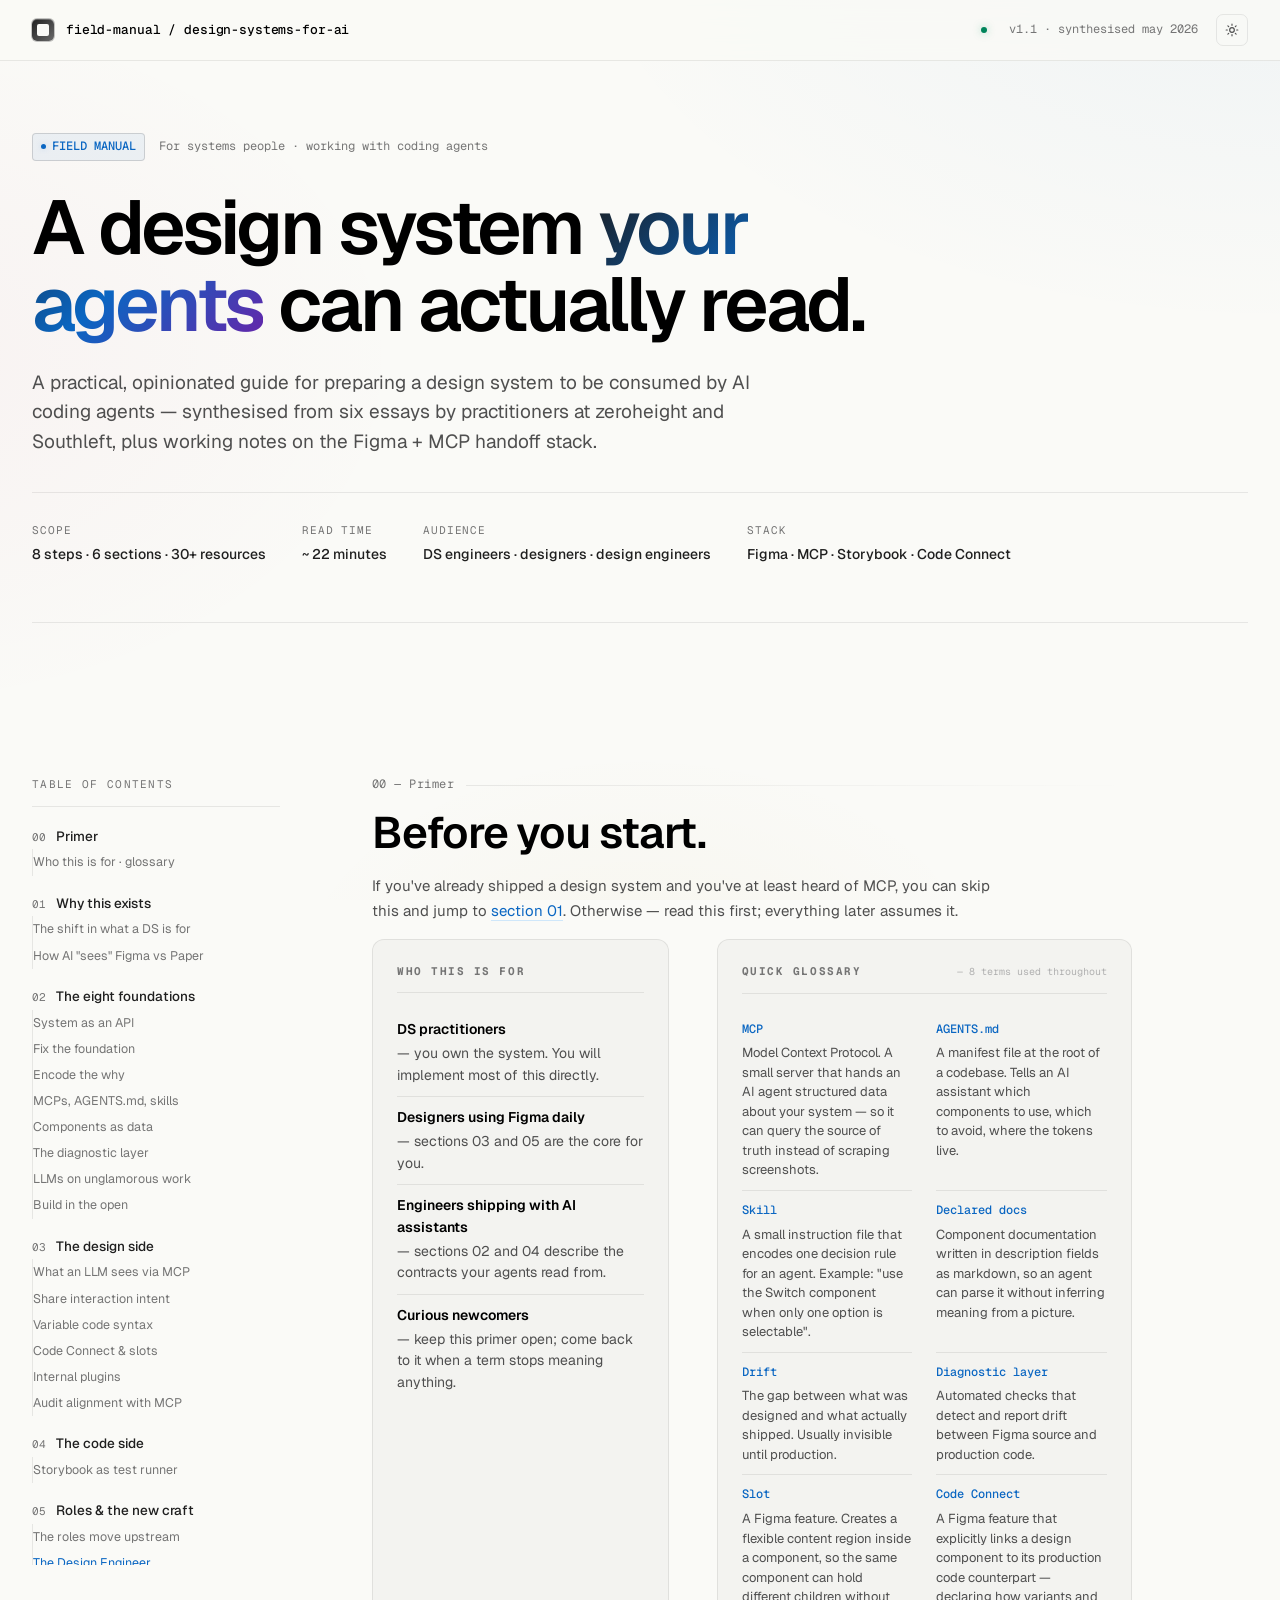
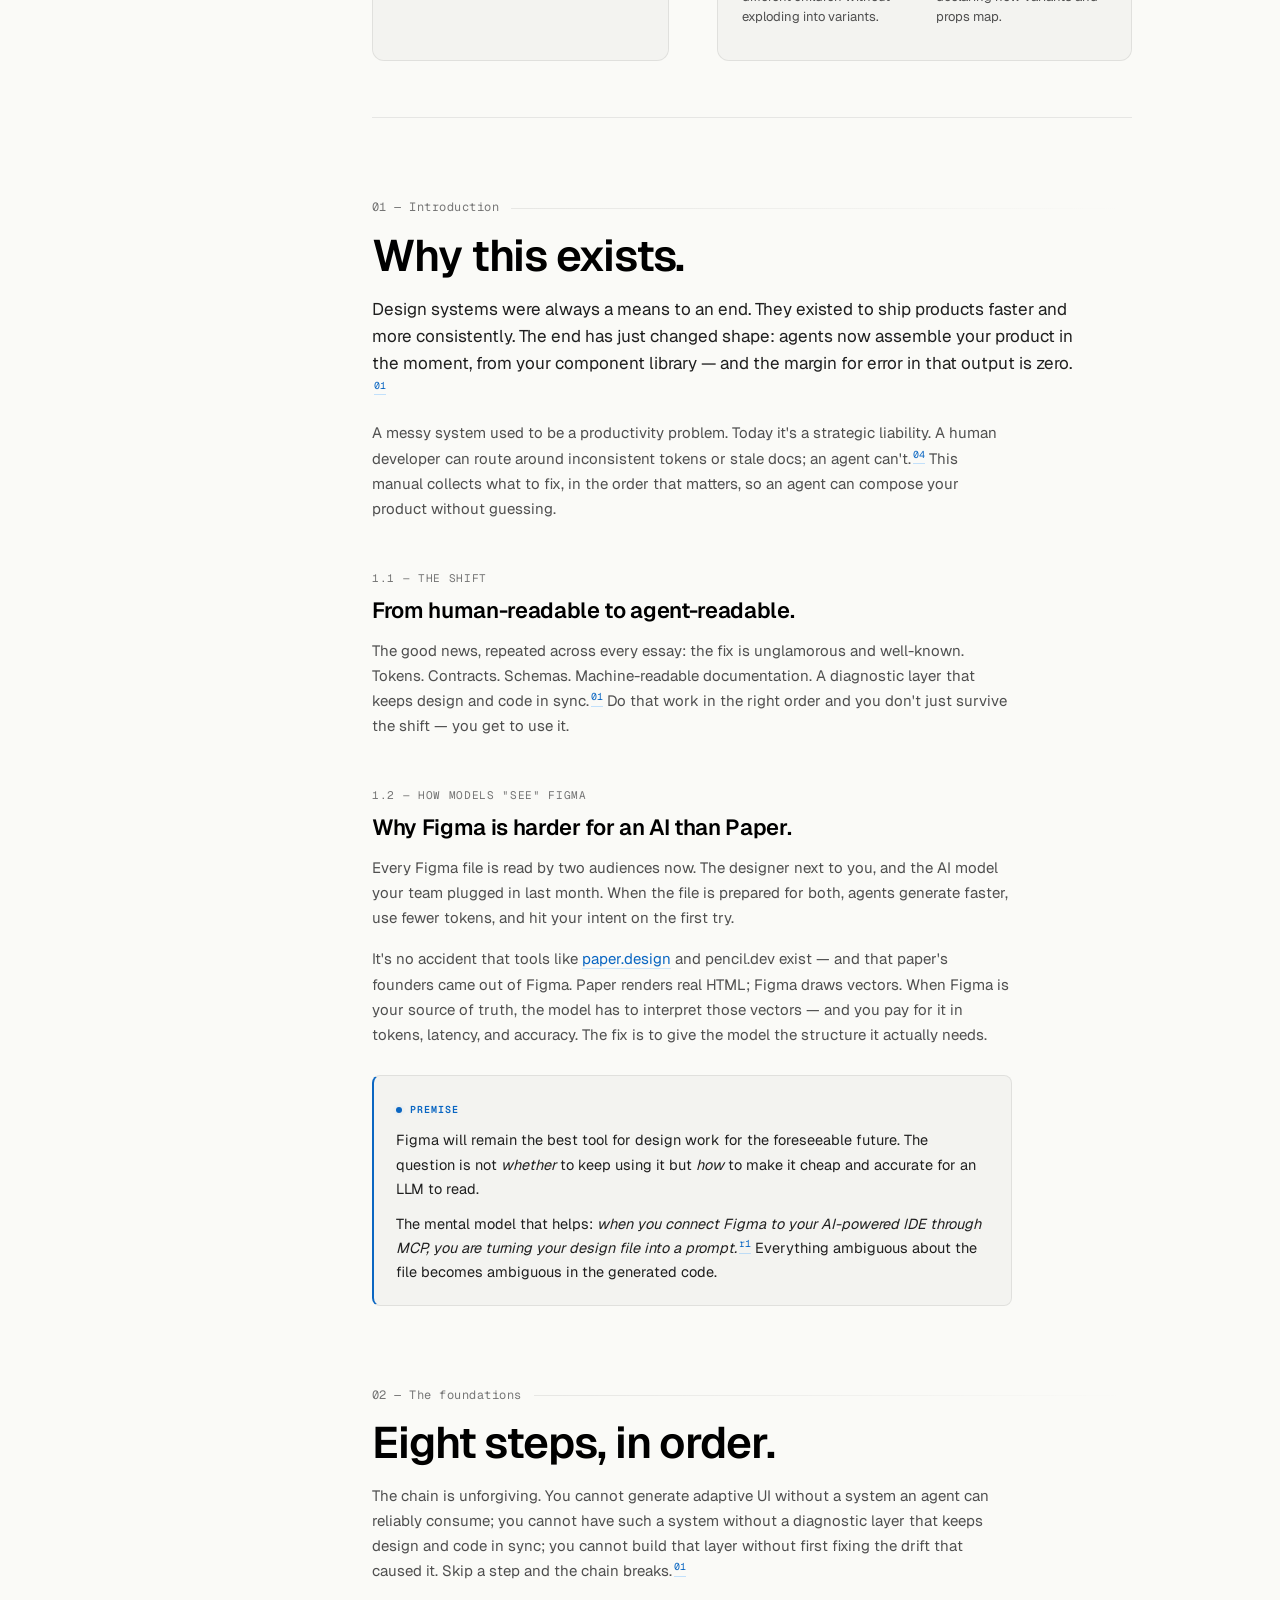
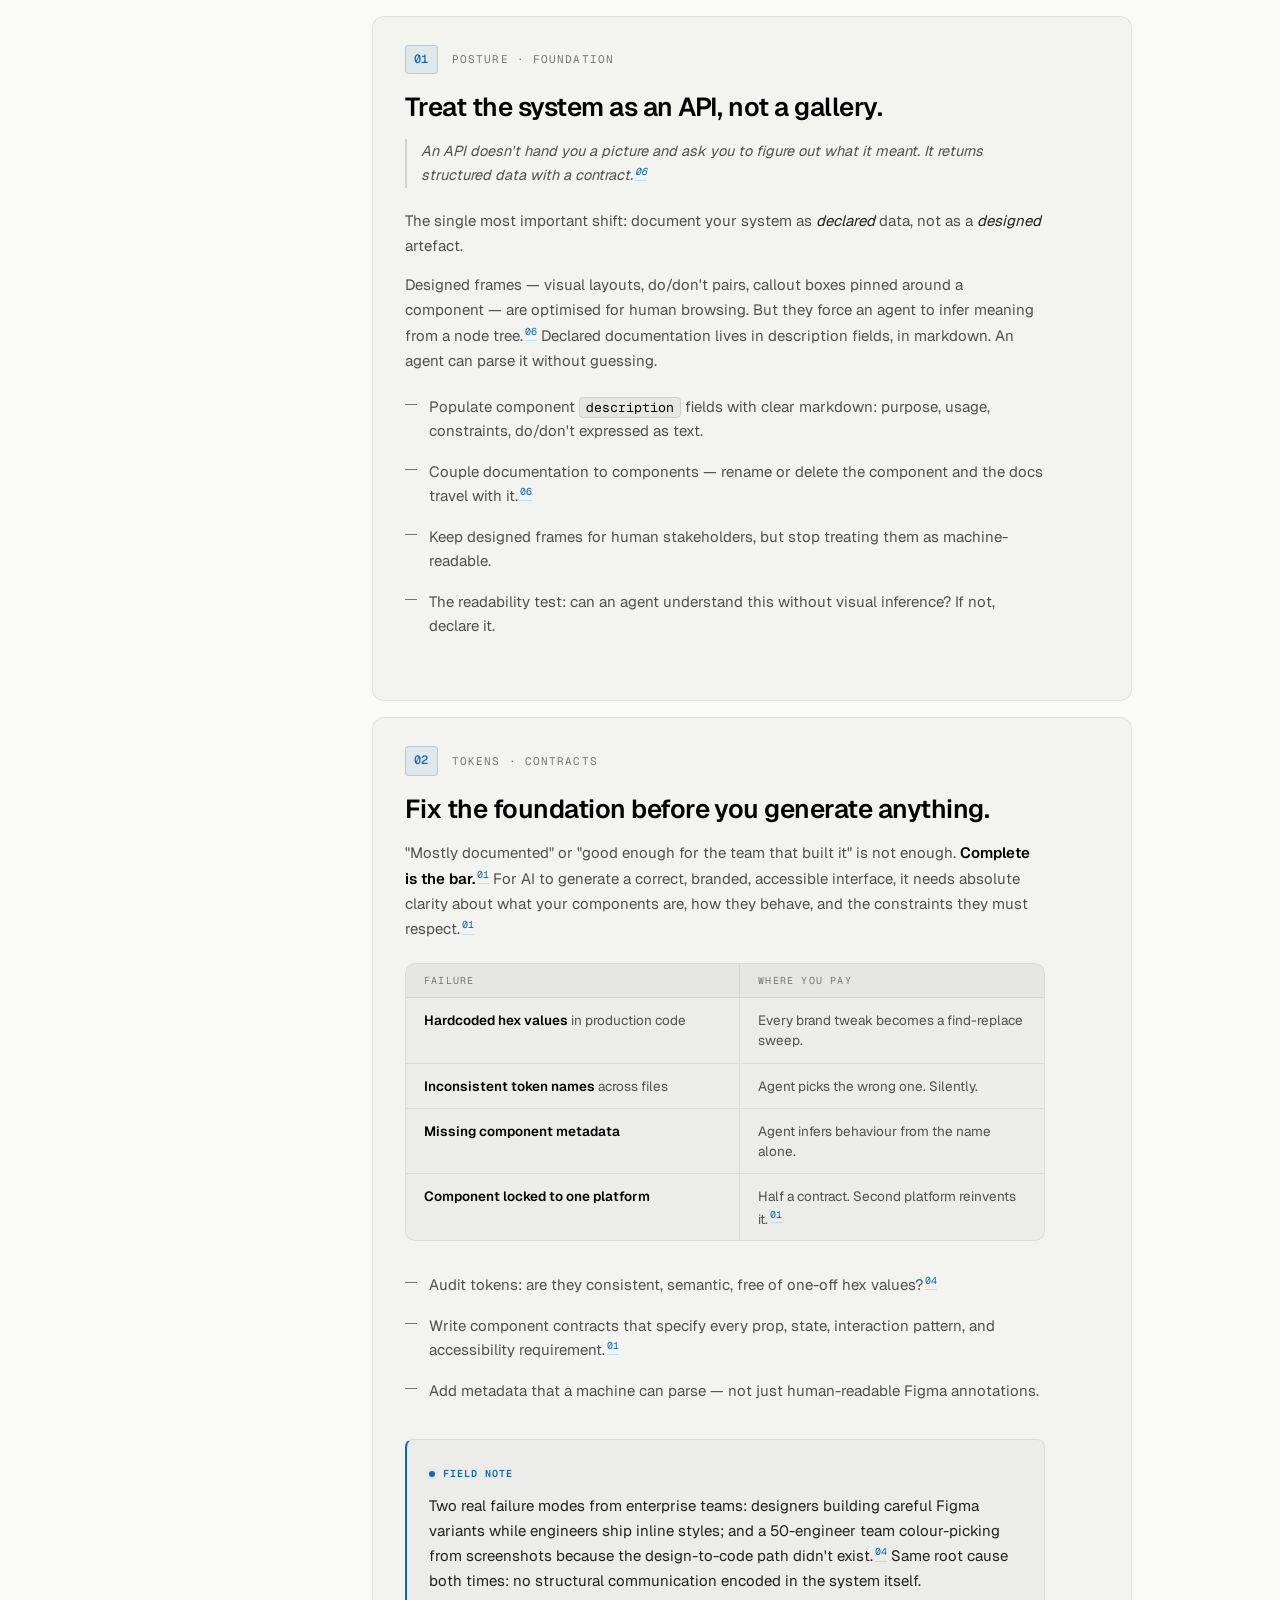
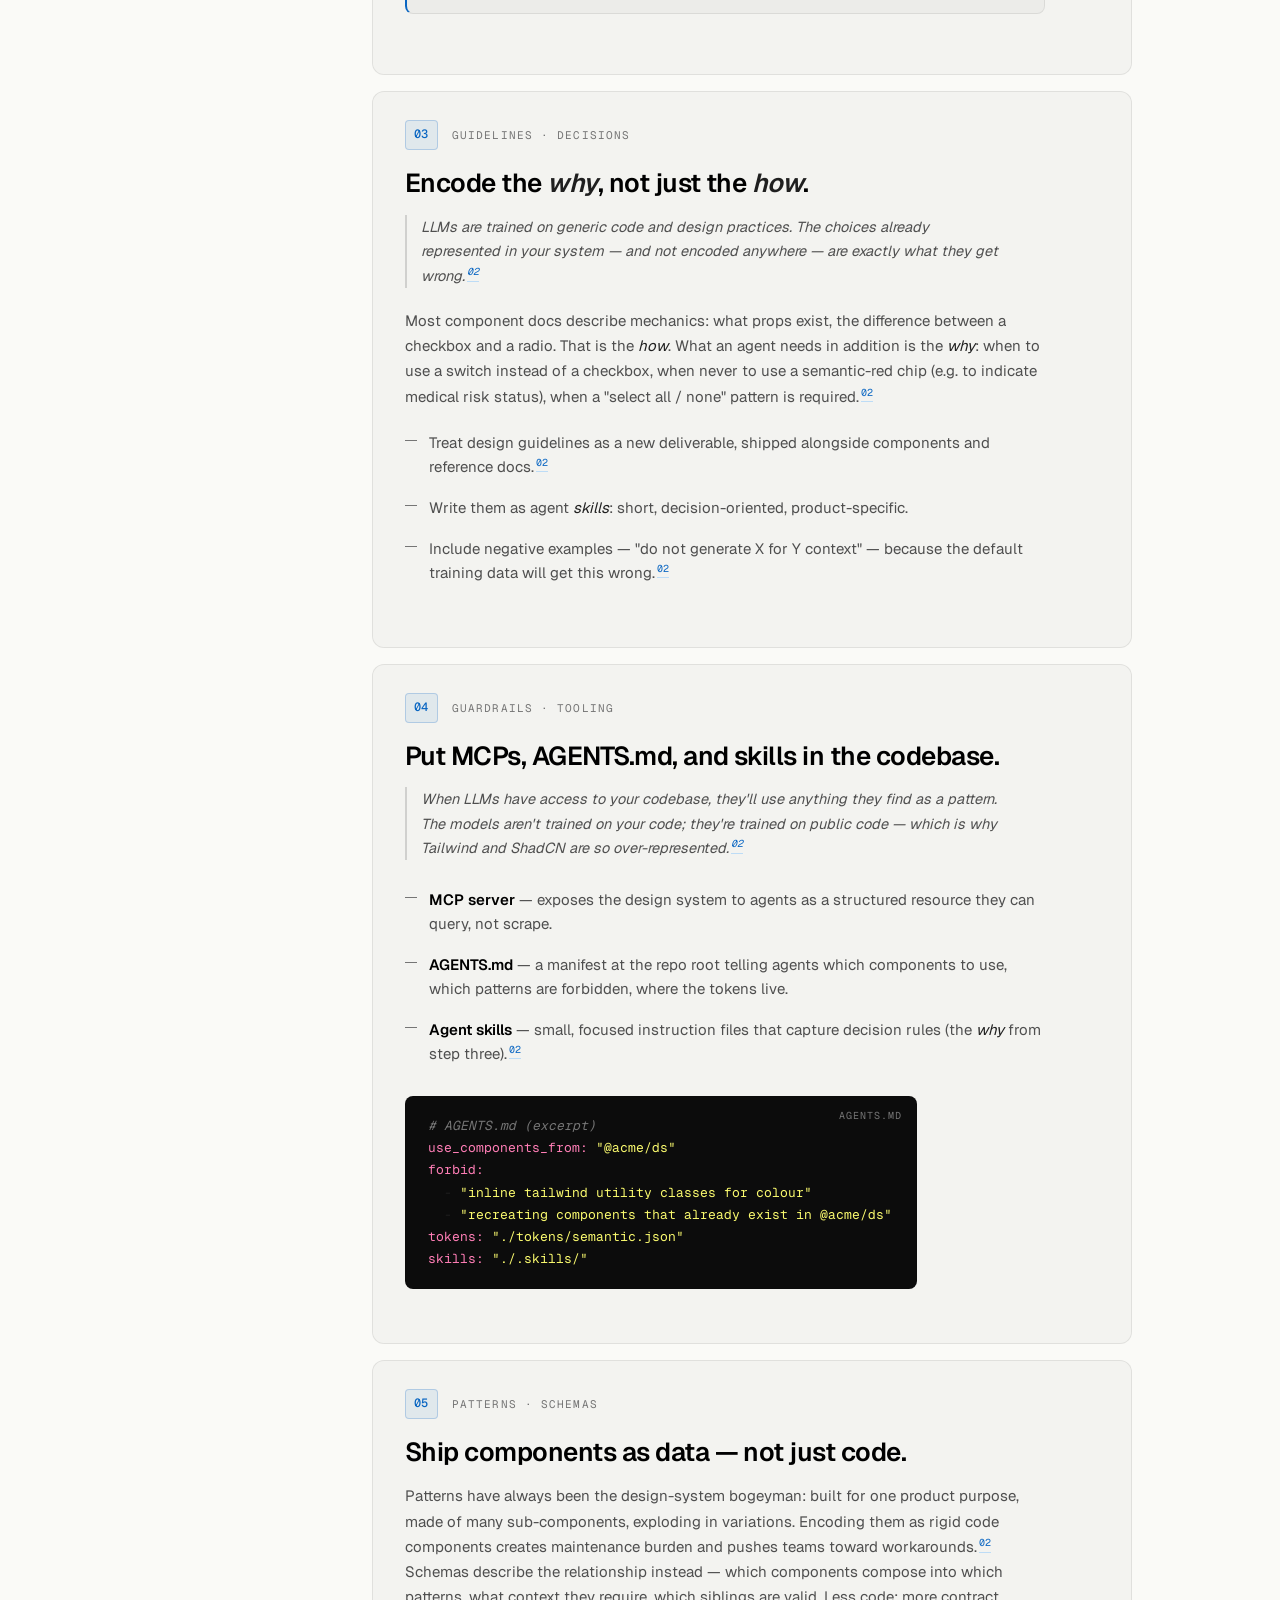
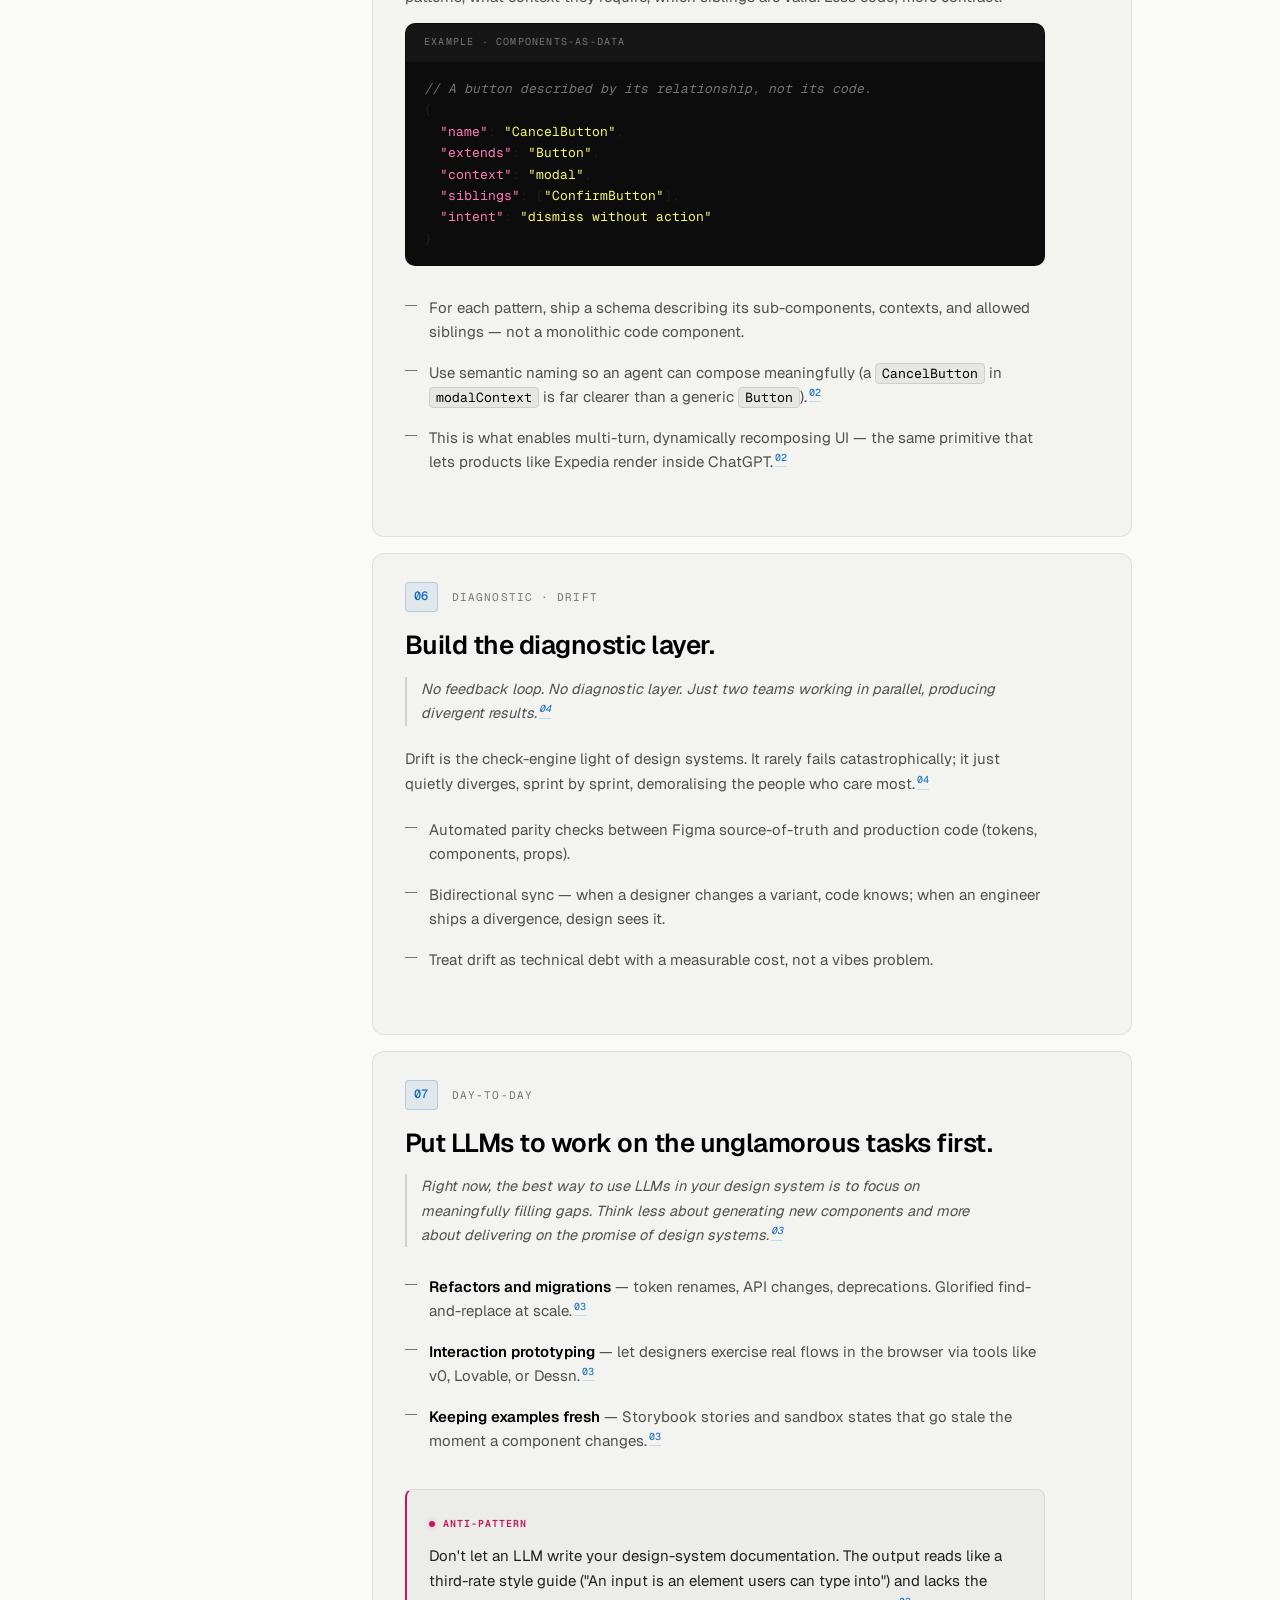
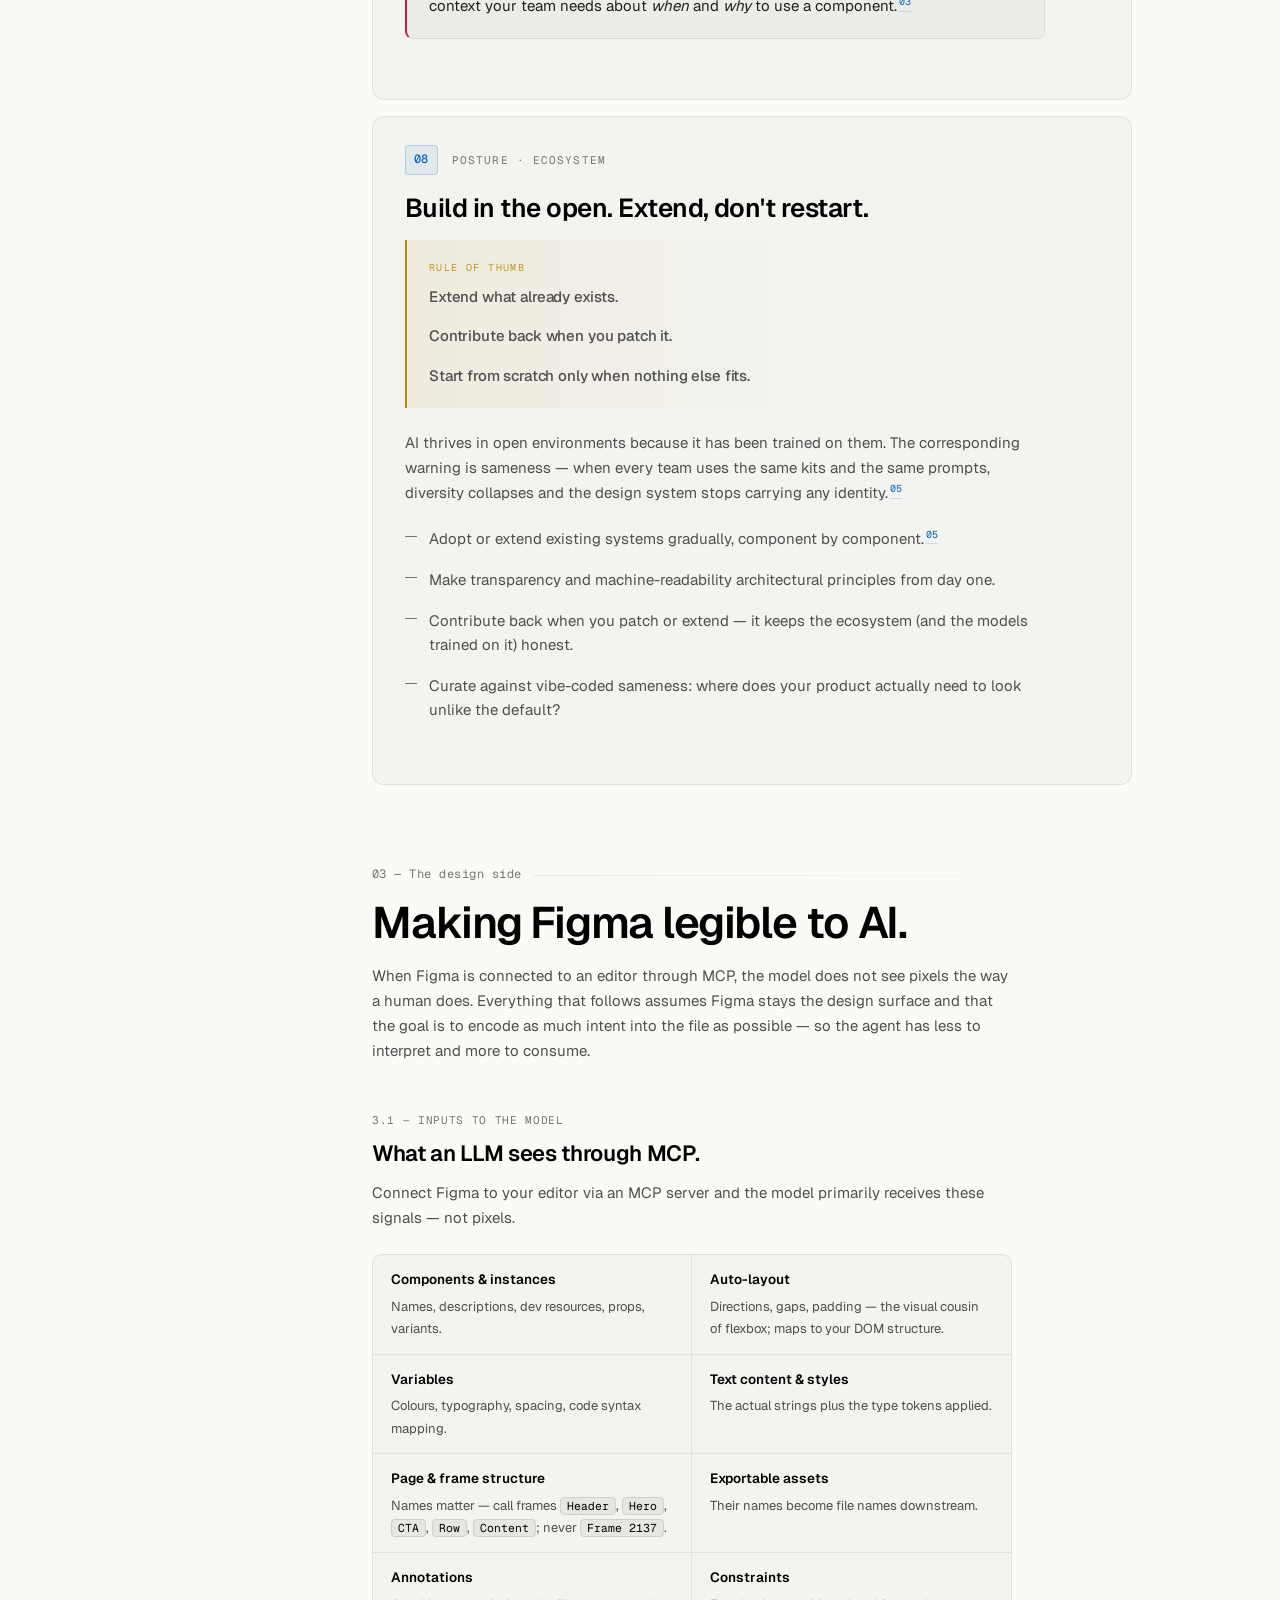
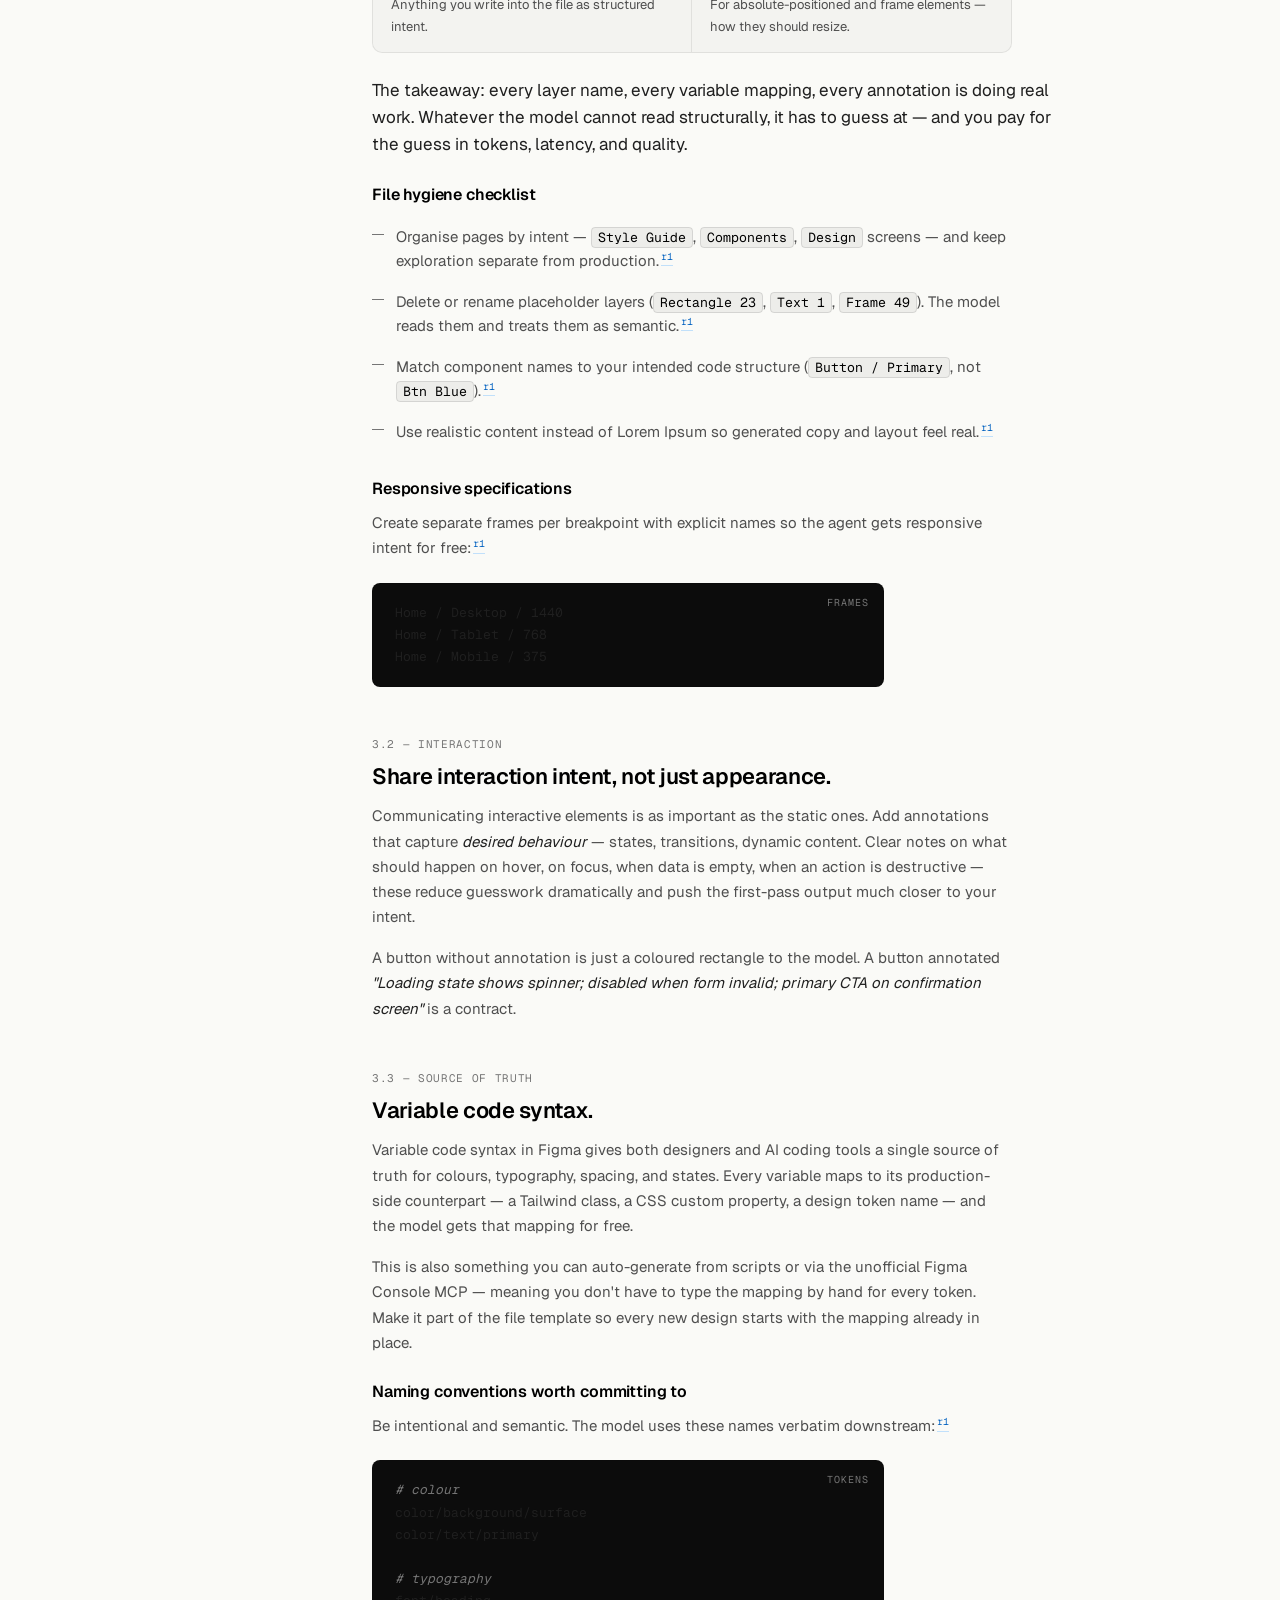
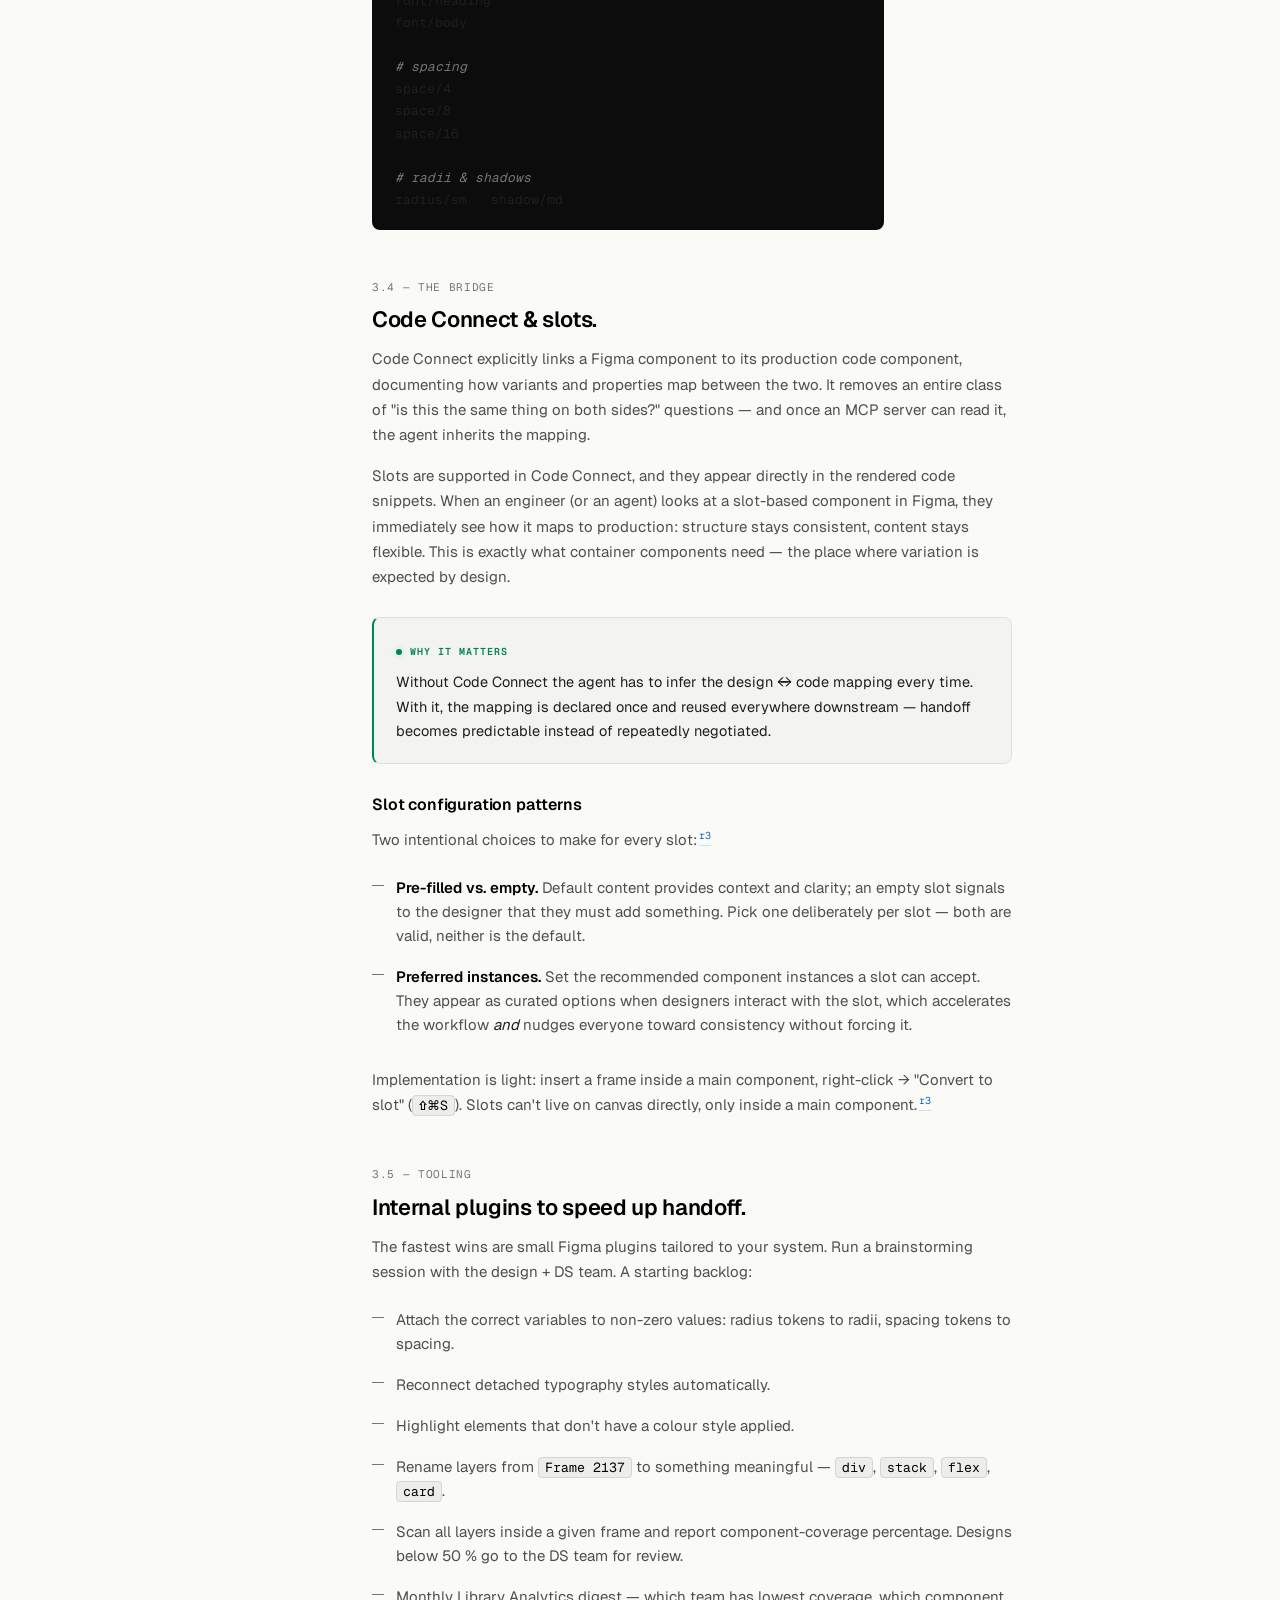
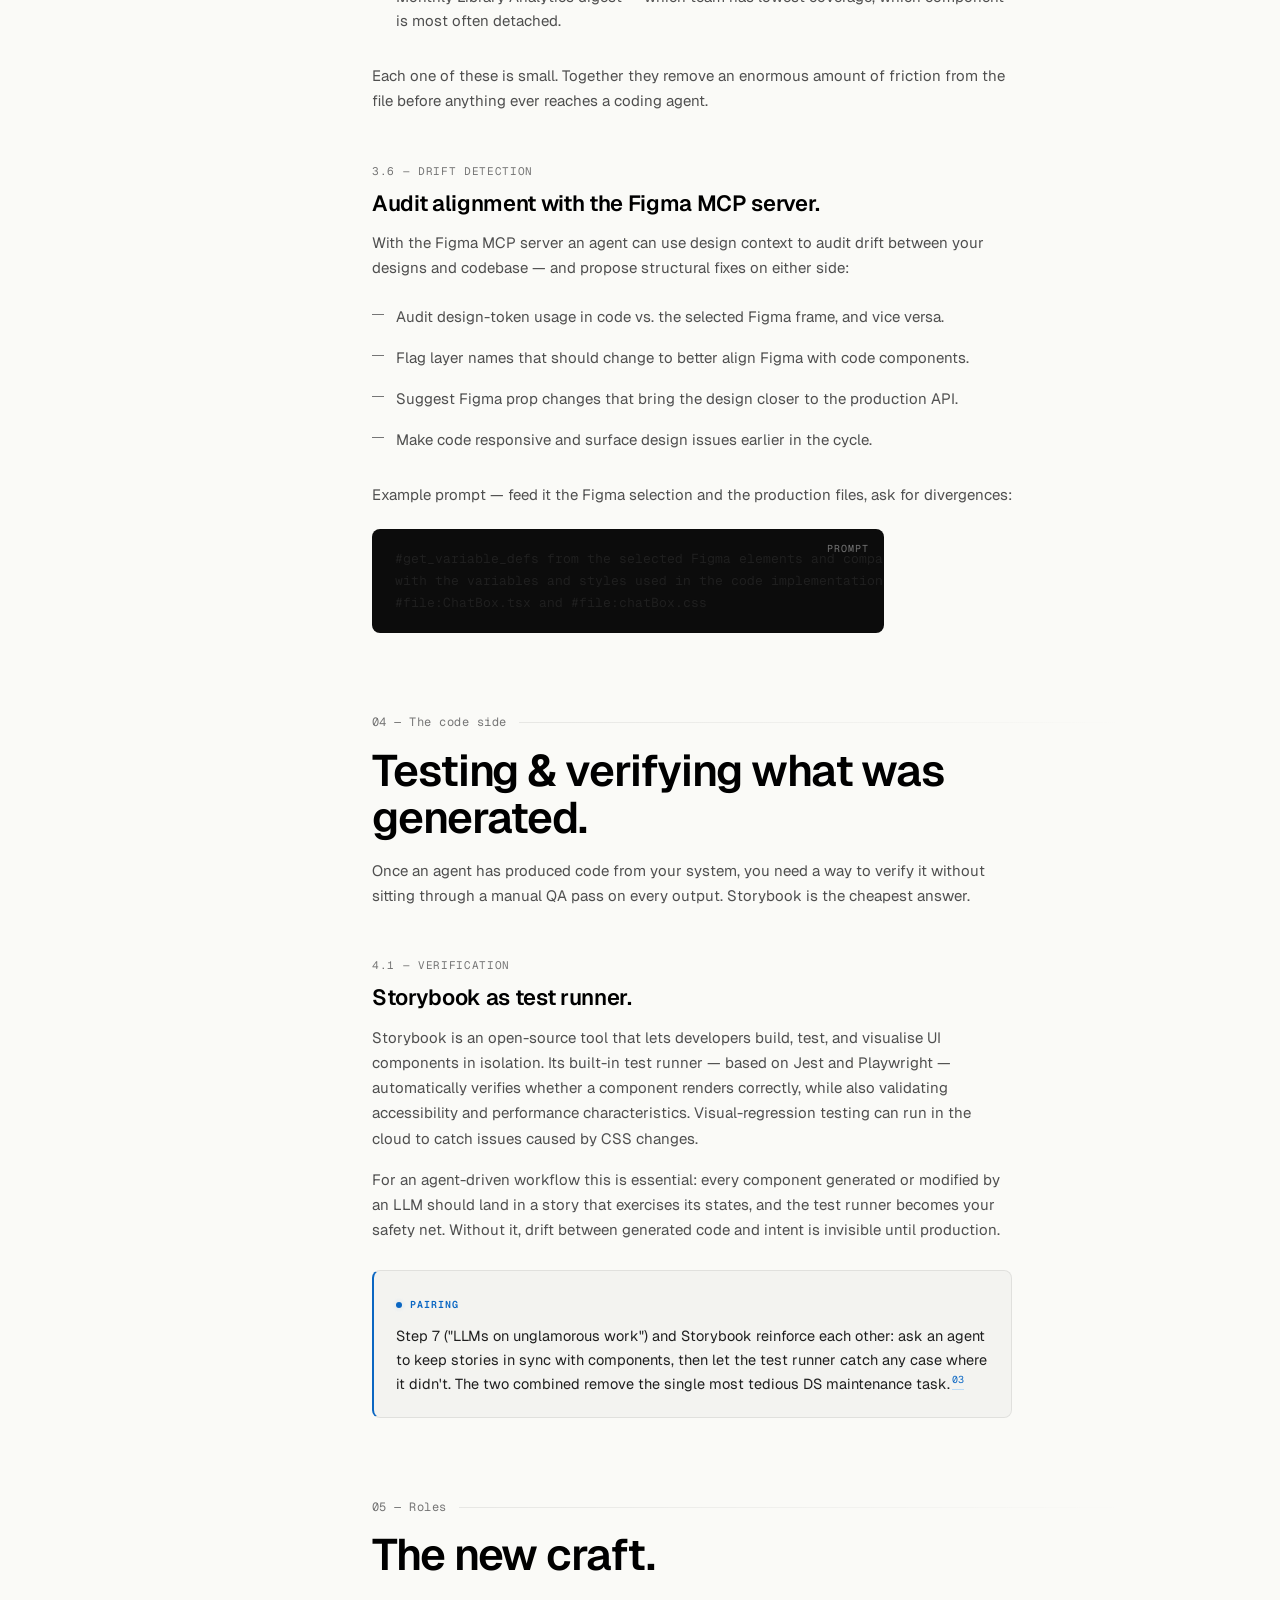
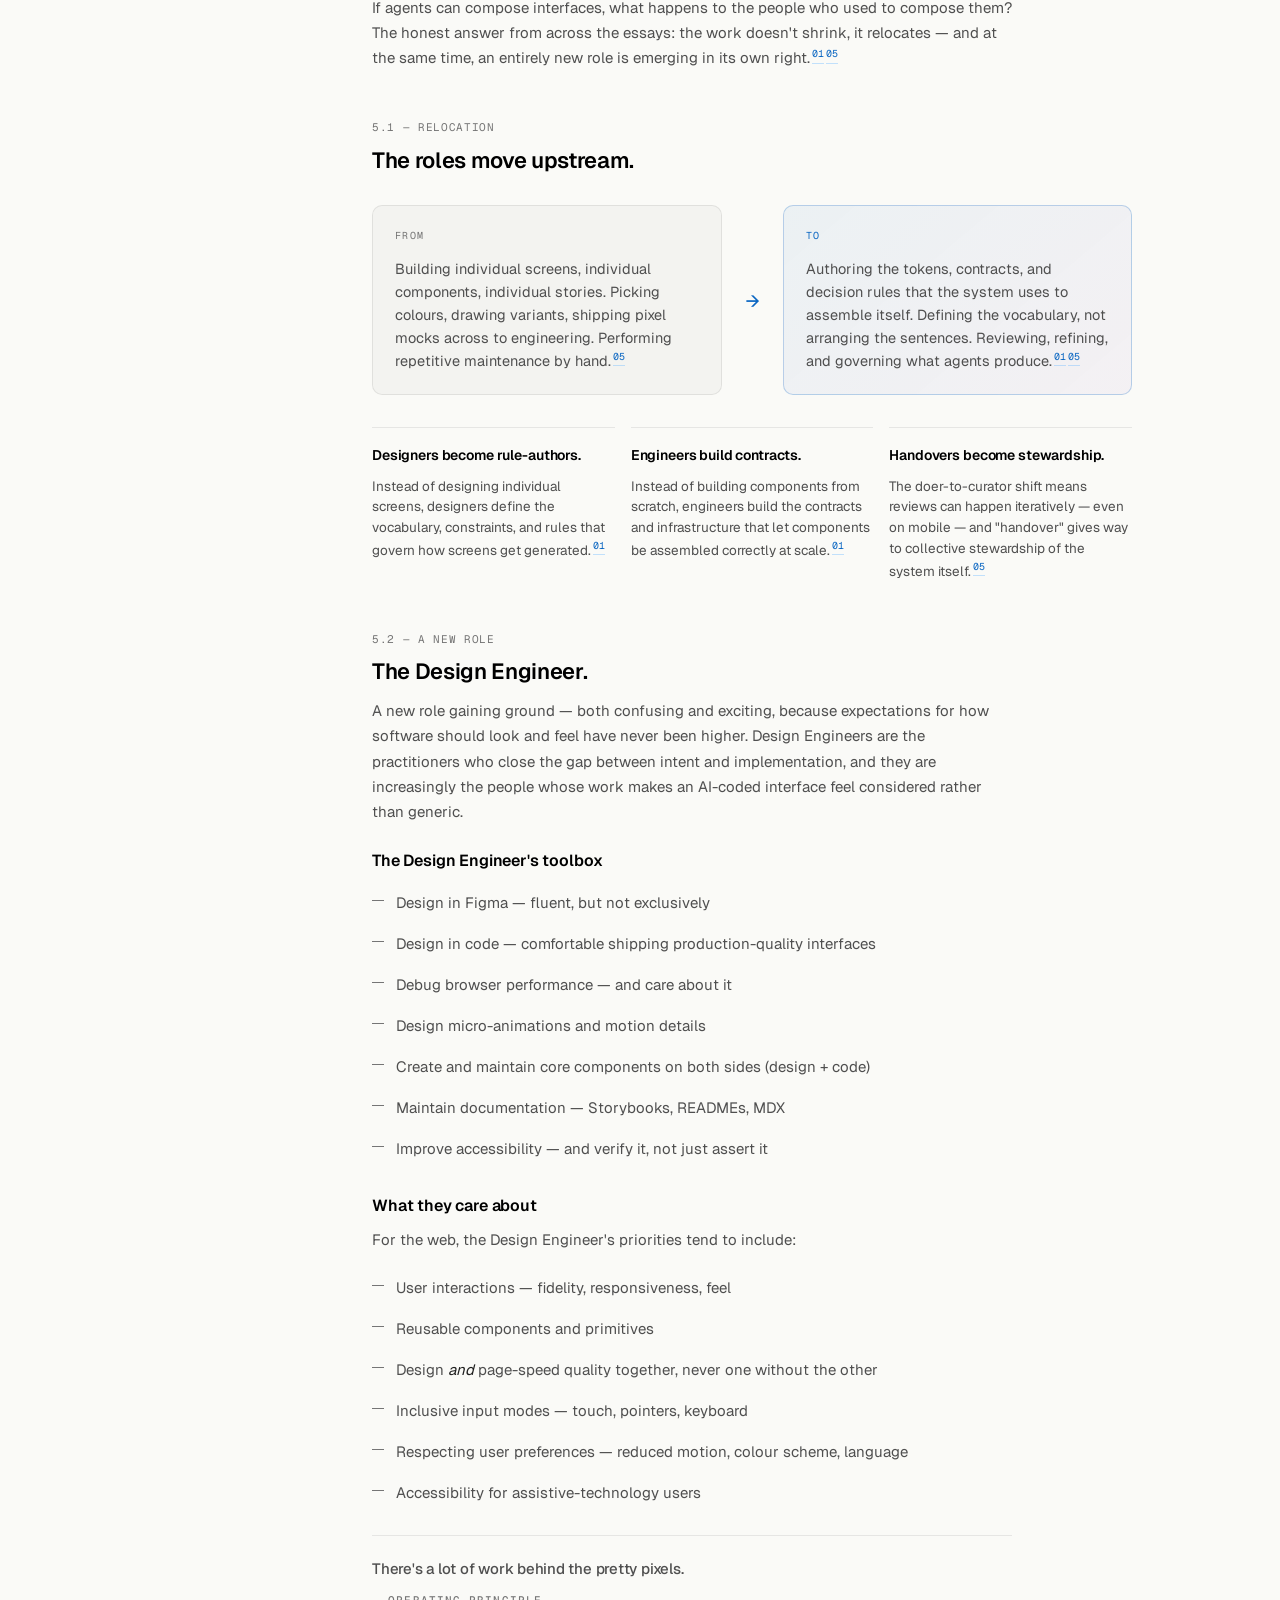
==== commit 09c0cba4: "Add light mode + theme toggle in topbar - Inline no-flash script in <head> sets data-theme before pa" ====
--- a/index.html
+++ b/index.html
@@ -5,7 +5,21 @@
 <meta name="viewport" content="width=device-width, initial-scale=1" />
 <title>Design Systems for AI Coding — A Field Manual</title>
 <meta name="description" content="A practical, step-by-step field manual for preparing a design system to be consumed by AI coding agents. Synthesised from essays by zeroheight, Southleft, and notes on the Figma+MCP workflow." />
-<meta name="theme-color" content="#0a0a0a" />
+<meta name="theme-color" content="#0a0a0a" media="(prefers-color-scheme: dark)" />
+<meta name="theme-color" content="#fafaf7" media="(prefers-color-scheme: light)" />
+<script>
+  // No-flash theme init — runs before any paint
+  (function () {
+    try {
+      var saved = localStorage.getItem('theme');
+      var prefersLight = window.matchMedia('(prefers-color-scheme: light)').matches;
+      var theme = saved || (prefersLight ? 'light' : 'dark');
+      document.documentElement.setAttribute('data-theme', theme);
+    } catch (e) {
+      document.documentElement.setAttribute('data-theme', 'dark');
+    }
+  })();
+</script>
 <link rel="preconnect" href="https://fonts.googleapis.com">
 <link rel="preconnect" href="https://fonts.gstatic.com" crossorigin>
 <link href="https://fonts.googleapis.com/css2?family=Geist:wght@300;400;500;600;700;800;900&family=Geist+Mono:wght@400;500;600&display=swap" rel="stylesheet">
@@ -55,6 +69,100 @@
     --font-mono: "Geist Mono", ui-monospace, SFMono-Regular, "JetBrains Mono", monospace;
   }
 
+  /* ====== Light theme ======================================================= */
+  :root[data-theme="light"] {
+    --bg: #fafaf7;
+    --bg-1: #ffffff;
+    --bg-2: #f4f4f1;
+    --bg-3: #ecece9;
+    --bg-card: rgba(0, 0, 0, 0.028);
+    --bg-card-hover: rgba(0, 0, 0, 0.05);
+    /* --bg-code stays dark on purpose — code blocks remain dark in both modes */
+
+    --border: rgba(0, 0, 0, 0.08);
+    --border-mid: rgba(0, 0, 0, 0.14);
+    --border-strong: rgba(0, 0, 0, 0.22);
+
+    --fg: #1f1f1f;
+    --fg-bright: #000000;
+    --fg-muted: #4f4f4f;
+    --fg-subtle: #757575;
+    --fg-faint: #b0b0b0;
+
+    --accent: #000000;
+    --link: #0a66c2;
+    --link-hover: #084d92;
+    --highlight: #b58900;
+    --success: #00845a;
+    --danger: #c2185b;
+
+    --glow-blue: rgba(10, 102, 194, 0.18);
+    --ring: rgba(0, 0, 0, 0.06);
+  }
+  :root[data-theme="light"] body {
+    background:
+      radial-gradient(1200px 700px at 100% -10%, rgba(10, 102, 194, 0.05), transparent 60%),
+      radial-gradient(900px 600px at -10% 40%, rgba(194, 24, 91, 0.035), transparent 60%),
+      radial-gradient(600px 400px at 50% 110%, rgba(181, 137, 0, 0.04), transparent 60%),
+      var(--bg);
+    background-attachment: fixed;
+  }
+  :root[data-theme="light"] .topbar {
+    background: rgba(250, 250, 247, 0.78);
+  }
+  :root[data-theme="light"] ::selection {
+    background: rgba(10, 102, 194, 0.2);
+    color: var(--fg-bright);
+  }
+  :root[data-theme="light"] ::-webkit-scrollbar-thumb { background: rgba(0,0,0,0.18); }
+  :root[data-theme="light"] ::-webkit-scrollbar-thumb:hover { background: rgba(0,0,0,0.28); }
+  :root[data-theme="light"] h1.hero-title .accent {
+    background: linear-gradient(135deg, #1a1a1a 0%, #0a66c2 55%, #6b21a8 100%);
+    -webkit-background-clip: text;
+    background-clip: text;
+    -webkit-text-fill-color: transparent;
+  }
+  :root[data-theme="light"] .brand-mark {
+    background: linear-gradient(135deg, #1f1f1f 0%, #6a6a6a 100%);
+    box-shadow: 0 0 0 1px var(--border-strong), inset 0 1px 0 rgba(255,255,255,0.25);
+  }
+  :root[data-theme="light"] code,
+  :root[data-theme="light"] .content code {
+    background: rgba(0, 0, 0, 0.05);
+    border-color: rgba(0, 0, 0, 0.1);
+    color: var(--fg-bright);
+  }
+  :root[data-theme="light"] .maxim {
+    background: linear-gradient(90deg, rgba(181, 137, 0, 0.08), transparent 65%);
+  }
+  :root[data-theme="light"] .role-card.accent {
+    background: linear-gradient(140deg, rgba(10, 102, 194, 0.06), rgba(107, 33, 168, 0.045));
+    border-color: rgba(10, 102, 194, 0.25);
+  }
+  :root[data-theme="light"] .topbar-meta .dot {
+    box-shadow: 0 0 8px rgba(0, 132, 90, 0.4);
+  }
+  :root[data-theme="light"] .step-card-num {
+    background: rgba(10, 102, 194, 0.08);
+    border-color: rgba(10, 102, 194, 0.22);
+  }
+  :root[data-theme="light"] .risk-rune {
+    background: rgba(194, 24, 91, 0.08);
+    border-color: rgba(194, 24, 91, 0.25);
+  }
+  :root[data-theme="light"] .eyebrow .badge {
+    background: rgba(10, 102, 194, 0.06);
+  }
+  :root[data-theme="light"] .checklist label:hover .box {
+    background: rgba(10, 102, 194, 0.06);
+  }
+  :root[data-theme="light"] .checklist .cb:checked + .box {
+    background: rgba(10, 102, 194, 0.16);
+  }
+  :root[data-theme="light"] .callout-label::before { box-shadow: 0 0 6px var(--glow-blue); }
+  :root[data-theme="light"] .audit-row.head { background: rgba(0,0,0,0.025); }
+  :root[data-theme="light"] .schema-preview-head { background: rgba(255,255,255,0.04); }
+
   * { box-sizing: border-box; }
   html, body {
     margin: 0;
@@ -148,6 +256,45 @@
     background: var(--success);
     box-shadow: 0 0 8px rgba(80, 227, 194, 0.6);
   }
+  .topbar-right {
+    display: flex;
+    align-items: center;
+    gap: 18px;
+  }
+  .theme-toggle {
+    width: 32px;
+    height: 32px;
+    border-radius: 7px;
+    border: 1px solid var(--border);
+    background: transparent;
+    color: var(--fg-muted);
+    display: inline-flex;
+    align-items: center;
+    justify-content: center;
+    cursor: pointer;
+    padding: 0;
+    transition: color 0.18s ease, border-color 0.18s ease, background 0.18s ease, transform 0.12s ease;
+  }
+  .theme-toggle:hover {
+    color: var(--fg-bright);
+    border-color: var(--border-strong);
+    background: var(--bg-card);
+  }
+  .theme-toggle:active { transform: scale(0.94); }
+  .theme-toggle:focus-visible {
+    outline: 2px solid var(--link);
+    outline-offset: 2px;
+  }
+  .theme-toggle svg {
+    display: block;
+    width: 14px;
+    height: 14px;
+  }
+  /* By default (dark mode) show moon. In light mode show sun. */
+  .theme-toggle .icon-sun { display: none; }
+  :root[data-theme="light"] .theme-toggle .icon-sun { display: block; }
+  :root[data-theme="light"] .theme-toggle .icon-moon { display: none; }
+
   @media (max-width: 700px) {
     .topbar-meta { display: none; }
   }
@@ -795,16 +942,31 @@
     gap: 10px 24px !important;
   }
   .checklist li {
-    display: grid !important;
-    grid-template-columns: 22px 1fr !important;
-    gap: 12px !important;
-    align-items: start !important;
-    padding: 14px 0 !important;
+    padding: 0 !important;
     border-bottom: 1px solid var(--border) !important;
     font-size: 14px !important;
     color: var(--fg) !important;
+    list-style: none !important;
   }
   .checklist li::before { display: none !important; }
+  .checklist label {
+    display: grid;
+    grid-template-columns: 22px 1fr;
+    gap: 12px;
+    align-items: start;
+    padding: 14px 0;
+    cursor: pointer;
+    width: 100%;
+    transition: color 0.15s ease;
+  }
+  .checklist label:hover { color: var(--fg-bright); }
+  .checklist .cb {
+    position: absolute;
+    opacity: 0;
+    pointer-events: none;
+    width: 0;
+    height: 0;
+  }
   .checklist .box {
     width: 16px;
     height: 16px;
@@ -816,22 +978,80 @@
     flex-shrink: 0;
     transition: all 0.15s ease;
   }
-  .checklist li:hover .box {
+  .checklist label:hover .box {
     border-color: var(--link);
-    background: rgba(108, 184, 255, 0.08);
-  }
-  .checklist li:hover .box::after {
-    content: "✓";
+    background: rgba(108, 184, 255, 0.06);
+  }
+  .checklist .cb:focus-visible + .box {
+    outline: 2px solid var(--link);
+    outline-offset: 2px;
+  }
+  .checklist .cb:checked + .box {
+    border-color: var(--link);
+    background: rgba(108, 184, 255, 0.18);
+  }
+  .checklist .cb:checked + .box::after {
+    content: "";
     position: absolute;
-    inset: -3px 0 0 2px;
-    color: var(--link);
-    font-size: 13px;
-    font-weight: 700;
-    line-height: 1;
+    left: 4px;
+    top: 1px;
+    width: 5px;
+    height: 9px;
+    border: solid var(--link);
+    border-width: 0 2px 2px 0;
+    transform: rotate(45deg);
+  }
+  .checklist .cb:checked ~ span {
+    color: var(--fg-subtle);
+    text-decoration: line-through;
+    text-decoration-color: var(--fg-faint);
+    text-decoration-thickness: 1px;
   }
   @media (max-width: 700px) {
     .checklist { grid-template-columns: 1fr; }
   }
+
+  /* ====== Checklist toolbar ================================================= */
+  .checklist-toolbar {
+    display: flex;
+    align-items: center;
+    justify-content: space-between;
+    gap: 16px;
+    margin: 20px 0 8px;
+    padding: 10px 14px;
+    border: 1px solid var(--border);
+    border-radius: 8px;
+    background: var(--bg-card);
+  }
+  .cl-progress {
+    font-family: var(--font-mono);
+    font-size: 12px;
+    color: var(--fg-muted);
+    letter-spacing: 0.04em;
+  }
+  .cl-progress strong {
+    color: var(--link);
+    font-weight: 600;
+  }
+  .cl-btn {
+    font-family: var(--font-mono);
+    font-size: 11px;
+    text-transform: uppercase;
+    letter-spacing: 0.1em;
+    background: transparent;
+    color: var(--fg-muted);
+    border: 1px solid var(--border-mid);
+    border-radius: 6px;
+    padding: 5px 12px;
+    cursor: pointer;
+    transition: all 0.15s ease;
+  }
+  .cl-btn:hover {
+    color: var(--fg-bright);
+    border-color: var(--border-strong);
+    background: rgba(255,255,255,0.03);
+  }
+  .cl-btn:active { transform: scale(0.96); }
 
   /* ====== Sources =========================================================== */
   .sources-list {
@@ -1208,9 +1428,20 @@
       <span class="brand-mark"></span>
       <span>field-manual / design-systems-for-ai</span>
     </a>
-    <div class="topbar-meta">
-      <span class="dot"></span>
-      <span>v1.1 · synthesised may 2026</span>
+    <div class="topbar-right">
+      <div class="topbar-meta">
+        <span class="dot"></span>
+        <span>v1.1 · synthesised may 2026</span>
+      </div>
+      <button type="button" class="theme-toggle" data-theme-toggle aria-label="Toggle colour scheme">
+        <svg class="icon-moon" width="14" height="14" viewBox="0 0 24 24" fill="none" aria-hidden="true">
+          <path d="M21 12.79A9 9 0 1 1 11.21 3 7 7 0 0 0 21 12.79z" stroke="currentColor" stroke-width="2" stroke-linecap="round" stroke-linejoin="round"/>
+        </svg>
+        <svg class="icon-sun" width="14" height="14" viewBox="0 0 24 24" fill="none" aria-hidden="true">
+          <circle cx="12" cy="12" r="4" stroke="currentColor" stroke-width="2"/>
+          <path d="M12 2v2M12 20v2M4.93 4.93l1.41 1.41M17.66 17.66l1.41 1.41M2 12h2M20 12h2M4.93 19.07l1.41-1.41M17.66 6.34l1.41-1.41" stroke="currentColor" stroke-width="2" stroke-linecap="round"/>
+        </svg>
+      </button>
     </div>
   </div>
 </header>
@@ -2119,23 +2350,27 @@
         <h2 class="section-title">The readiness checklist.</h2>
         <p class="section-lede">Tick what you can defend. Anything unchecked is where an agent will guess.</p>
 
+        <div class="checklist-toolbar">
+          <button type="button" class="cl-btn" data-action="reset" aria-label="Reset checklist">Reset</button>
+          <span class="cl-progress" id="cl-progress">0 / 16</span>
+        </div>
         <ul class="checklist">
-          <li><span class="box" aria-hidden="true"></span><span>Every token is semantically named and used consistently in shipped code.</span></li>
-          <li><span class="box" aria-hidden="true"></span><span>Every component has a structured contract — props, states, interactions, a11y — that a machine can parse.</span></li>
-          <li><span class="box" aria-hidden="true"></span><span>Documentation lives in <code>description</code> fields as markdown, not as orphaned visual frames.</span></li>
-          <li><span class="box" aria-hidden="true"></span><span>An <code>AGENTS.md</code> manifest sits at the root of the codebase.</span></li>
-          <li><span class="box" aria-hidden="true"></span><span>An MCP (or equivalent) exposes the design system to agents as queryable structure.</span></li>
-          <li><span class="box" aria-hidden="true"></span><span>Decision-rule skills capture the <em>why</em>: when to use which component, what to never do.</span></li>
-          <li><span class="box" aria-hidden="true"></span><span>Patterns ship as schemas of relationships, not as monolithic code components.</span></li>
-          <li><span class="box" aria-hidden="true"></span><span>A diagnostic layer reports drift between Figma source and production code.</span></li>
-          <li><span class="box" aria-hidden="true"></span><span>Storybook stories (with Jest/Playwright tests) cover every component's states.</span></li>
-          <li><span class="box" aria-hidden="true"></span><span>Figma variables map to code via variable code syntax — single source of truth.</span></li>
-          <li><span class="box" aria-hidden="true"></span><span>Code Connect (or equivalent) declares Figma ↔ code mapping per component.</span></li>
-          <li><span class="box" aria-hidden="true"></span><span>Annotations capture interactive intent — states, transitions, edge cases.</span></li>
-          <li><span class="box" aria-hidden="true"></span><span>Frame names are semantic (<code>Hero</code>, <code>CTA</code>) — never <code>Frame 2137</code>.</span></li>
-          <li><span class="box" aria-hidden="true"></span><span>Internal Figma plugins handle the tedious normalisation tasks for designers.</span></li>
-          <li><span class="box" aria-hidden="true"></span><span>The system extends an existing ecosystem where possible, and contributes back when it patches one.</span></li>
-          <li><span class="box" aria-hidden="true"></span><span>A Design Engineer (or equivalent owner) is accountable for cross-stack quality.</span></li>
+          <li><label><input type="checkbox" class="cb" data-key="cl-1"><span class="box" aria-hidden="true"></span><span>Every token is semantically named and used consistently in shipped code.</span></label></li>
+          <li><label><input type="checkbox" class="cb" data-key="cl-2"><span class="box" aria-hidden="true"></span><span>Every component has a structured contract — props, states, interactions, a11y — that a machine can parse.</span></label></li>
+          <li><label><input type="checkbox" class="cb" data-key="cl-3"><span class="box" aria-hidden="true"></span><span>Documentation lives in <code>description</code> fields as markdown, not as orphaned visual frames.</span></label></li>
+          <li><label><input type="checkbox" class="cb" data-key="cl-4"><span class="box" aria-hidden="true"></span><span>An <code>AGENTS.md</code> manifest sits at the root of the codebase.</span></label></li>
+          <li><label><input type="checkbox" class="cb" data-key="cl-5"><span class="box" aria-hidden="true"></span><span>An MCP (or equivalent) exposes the design system to agents as queryable structure.</span></label></li>
+          <li><label><input type="checkbox" class="cb" data-key="cl-6"><span class="box" aria-hidden="true"></span><span>Decision-rule skills capture the <em>why</em>: when to use which component, what to never do.</span></label></li>
+          <li><label><input type="checkbox" class="cb" data-key="cl-7"><span class="box" aria-hidden="true"></span><span>Patterns ship as schemas of relationships, not as monolithic code components.</span></label></li>
+          <li><label><input type="checkbox" class="cb" data-key="cl-8"><span class="box" aria-hidden="true"></span><span>A diagnostic layer reports drift between Figma source and production code.</span></label></li>
+          <li><label><input type="checkbox" class="cb" data-key="cl-9"><span class="box" aria-hidden="true"></span><span>Storybook stories (with Jest/Playwright tests) cover every component's states.</span></label></li>
+          <li><label><input type="checkbox" class="cb" data-key="cl-10"><span class="box" aria-hidden="true"></span><span>Figma variables map to code via variable code syntax — single source of truth.</span></label></li>
+          <li><label><input type="checkbox" class="cb" data-key="cl-11"><span class="box" aria-hidden="true"></span><span>Code Connect (or equivalent) declares Figma ↔ code mapping per component.</span></label></li>
+          <li><label><input type="checkbox" class="cb" data-key="cl-12"><span class="box" aria-hidden="true"></span><span>Annotations capture interactive intent — states, transitions, edge cases.</span></label></li>
+          <li><label><input type="checkbox" class="cb" data-key="cl-13"><span class="box" aria-hidden="true"></span><span>Frame names are semantic (<code>Hero</code>, <code>CTA</code>) — never <code>Frame 2137</code>.</span></label></li>
+          <li><label><input type="checkbox" class="cb" data-key="cl-14"><span class="box" aria-hidden="true"></span><span>Internal Figma plugins handle the tedious normalisation tasks for designers.</span></label></li>
+          <li><label><input type="checkbox" class="cb" data-key="cl-15"><span class="box" aria-hidden="true"></span><span>The system extends an existing ecosystem where possible, and contributes back when it patches one.</span></label></li>
+          <li><label><input type="checkbox" class="cb" data-key="cl-16"><span class="box" aria-hidden="true"></span><span>A Design Engineer (or equivalent owner) is accountable for cross-stack quality.</span></label></li>
         </ul>
       </section>
 
@@ -2228,6 +2463,61 @@
 </footer>
 
 <script>
+  // Theme toggle
+  (function () {
+    var btn = document.querySelector('[data-theme-toggle]');
+    if (!btn) return;
+    btn.addEventListener('click', function () {
+      var current = document.documentElement.getAttribute('data-theme') || 'dark';
+      var next = current === 'light' ? 'dark' : 'light';
+      document.documentElement.setAttribute('data-theme', next);
+      try { localStorage.setItem('theme', next); } catch (e) {}
+    });
+  })();
+
+  // Persistent checklist with progress counter
+  (function () {
+    var cbs = document.querySelectorAll('.checklist .cb');
+    var progress = document.getElementById('cl-progress');
+    var resetBtn = document.querySelector('[data-action="reset"]');
+    if (!cbs.length) return;
+    var total = cbs.length;
+
+    function updateProgress() {
+      var done = 0;
+      cbs.forEach(function (cb) { if (cb.checked) done++; });
+      if (progress) {
+        progress.innerHTML = '<strong>' + done + '</strong> / ' + total + ' ready';
+      }
+    }
+
+    // restore state
+    cbs.forEach(function (cb) {
+      var key = cb.getAttribute('data-key');
+      try {
+        if (localStorage.getItem(key) === '1') cb.checked = true;
+      } catch (e) {}
+      cb.addEventListener('change', function () {
+        try {
+          localStorage.setItem(key, cb.checked ? '1' : '0');
+        } catch (e) {}
+        updateProgress();
+      });
+    });
+
+    if (resetBtn) {
+      resetBtn.addEventListener('click', function () {
+        cbs.forEach(function (cb) {
+          cb.checked = false;
+          try { localStorage.removeItem(cb.getAttribute('data-key')); } catch (e) {}
+        });
+        updateProgress();
+      });
+    }
+
+    updateProgress();
+  })();
+
   // Active-section highlighting in TOC
   (function () {
     var links = document.querySelectorAll('.toc a[href^="#"]');
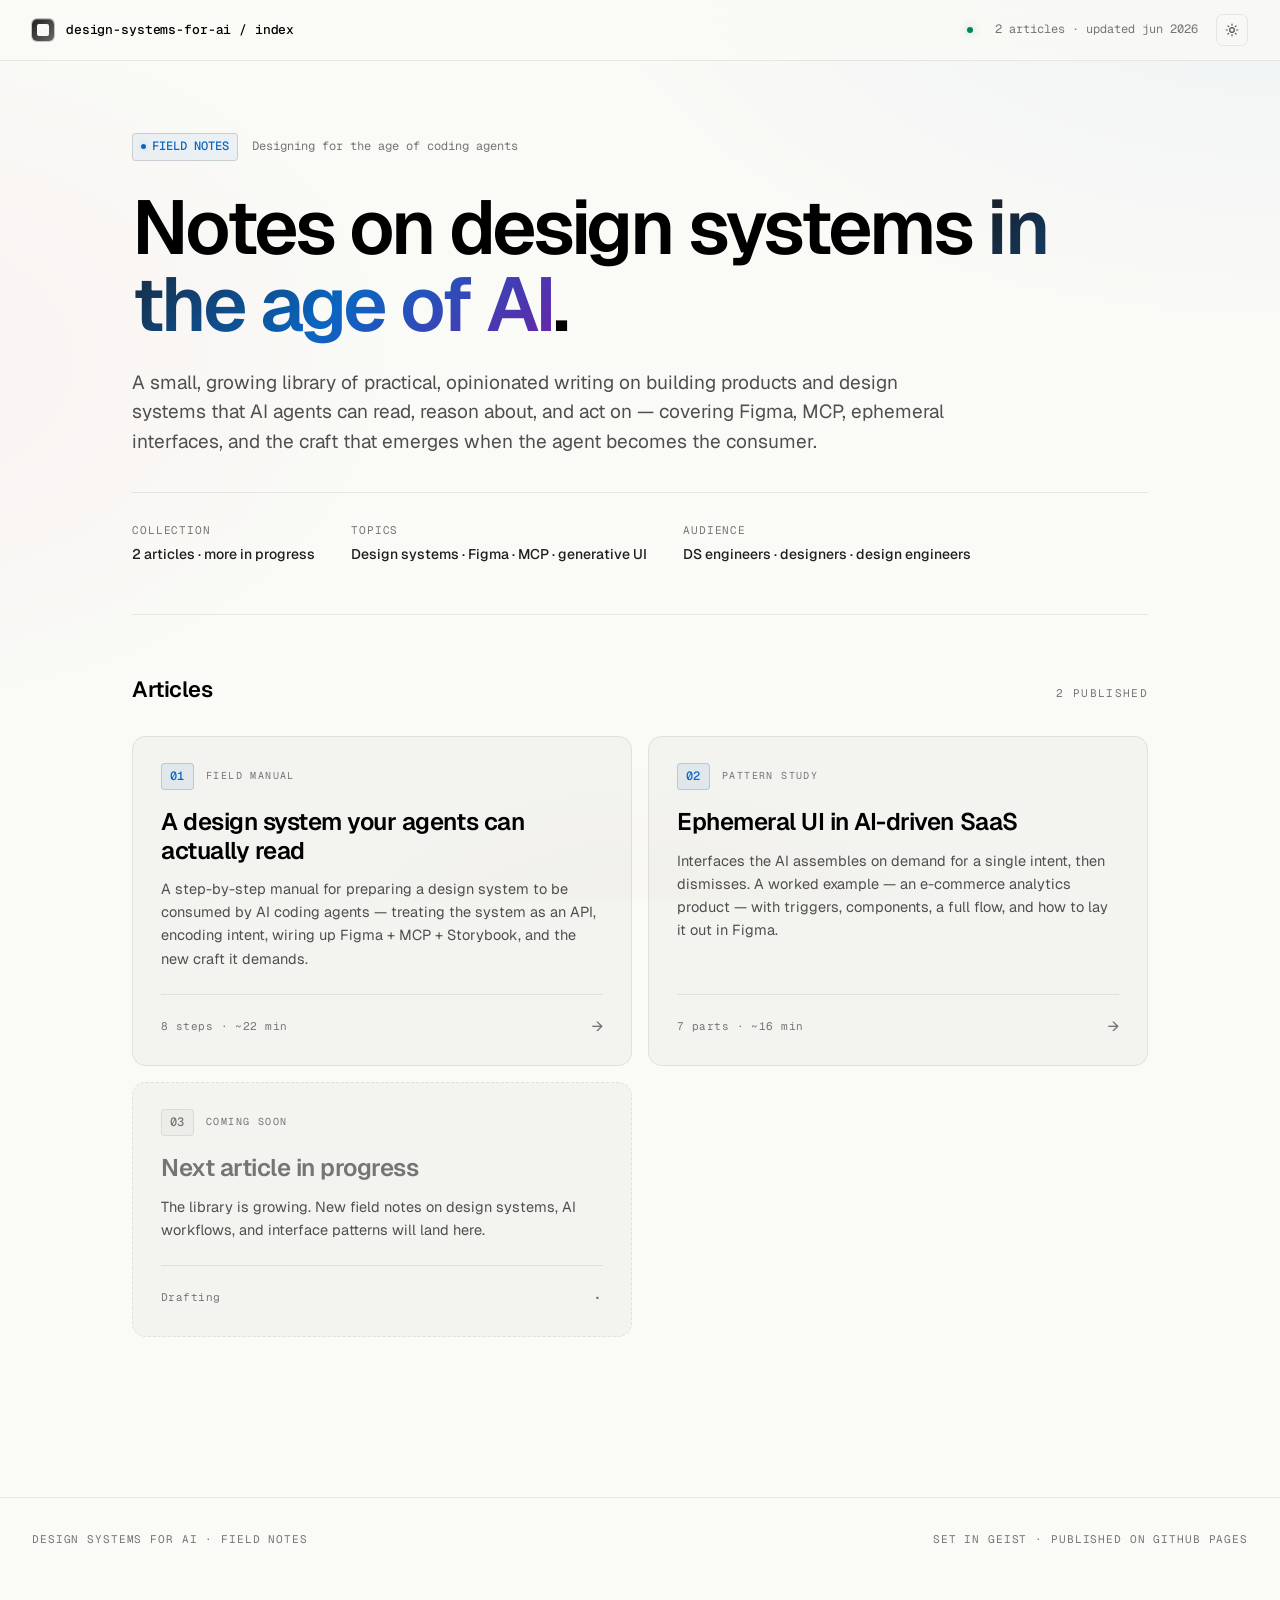
==== commit 5146ba4d: "Restructure into multi-article site with homepage + Ephemeral UI article - Turn single-page field ma" ====
--- a/index.html
+++ b/index.html
@@ -3,8 +3,8 @@
 <head>
 <meta charset="utf-8" />
 <meta name="viewport" content="width=device-width, initial-scale=1" />
-<title>Design Systems for AI Coding — A Field Manual</title>
-<meta name="description" content="A practical, step-by-step field manual for preparing a design system to be consumed by AI coding agents. Synthesised from essays by zeroheight, Southleft, and notes on the Figma+MCP workflow." />
+<title>Design Systems for AI — Field Notes</title>
+<meta name="description" content="A small library of practical, opinionated writing on designing products and design systems for the age of AI coding agents — Figma, MCP, ephemeral UI, and the new craft." />
 <meta name="theme-color" content="#0a0a0a" media="(prefers-color-scheme: dark)" />
 <meta name="theme-color" content="#fafaf7" media="(prefers-color-scheme: light)" />
 <script>
@@ -23,1402 +23,8 @@
 <link rel="preconnect" href="https://fonts.googleapis.com">
 <link rel="preconnect" href="https://fonts.gstatic.com" crossorigin>
 <link href="https://fonts.googleapis.com/css2?family=Geist:wght@300;400;500;600;700;800;900&family=Geist+Mono:wght@400;500;600&display=swap" rel="stylesheet">
-<style>
-  :root {
-    /* surfaces */
-    --bg: #0a0a0a;
-    --bg-1: #0f0f0f;
-    --bg-2: #131313;
-    --bg-3: #181818;
-    --bg-card: rgba(255, 255, 255, 0.018);
-    --bg-card-hover: rgba(255, 255, 255, 0.035);
-    --bg-code: #0c0c0c;
-
-    /* borders */
-    --border: rgba(255, 255, 255, 0.08);
-    --border-mid: rgba(255, 255, 255, 0.12);
-    --border-strong: rgba(255, 255, 255, 0.18);
-
-    /* text */
-    --fg: #ededed;
-    --fg-bright: #ffffff;
-    --fg-muted: #a1a1a1;
-    --fg-subtle: #6a6a6a;
-    --fg-faint: #4a4a4a;
-
-    /* accents (used sparingly) */
-    --accent: #ffffff;
-    --link: #6cb8ff;
-    --link-hover: #9fd0ff;
-    --highlight: #fafa6e;
-    --success: #50e3c2;
-    --danger: #ff5c8a;
-
-    /* shadows / glow */
-    --glow-blue: rgba(108, 184, 255, 0.18);
-    --ring: rgba(255, 255, 255, 0.06);
-
-    /* layout */
-    --container: 1320px;
-    --content: 760px;
-    --aside: 260px;
-    --gutter: 80px;
-
-    /* type */
-    --font-sans: "Geist", -apple-system, BlinkMacSystemFont, system-ui, sans-serif;
-    --font-mono: "Geist Mono", ui-monospace, SFMono-Regular, "JetBrains Mono", monospace;
-  }
-
-  /* ====== Light theme ======================================================= */
-  :root[data-theme="light"] {
-    --bg: #fafaf7;
-    --bg-1: #ffffff;
-    --bg-2: #f4f4f1;
-    --bg-3: #ecece9;
-    --bg-card: rgba(0, 0, 0, 0.028);
-    --bg-card-hover: rgba(0, 0, 0, 0.05);
-    /* --bg-code stays dark on purpose — code blocks remain dark in both modes */
-
-    --border: rgba(0, 0, 0, 0.08);
-    --border-mid: rgba(0, 0, 0, 0.14);
-    --border-strong: rgba(0, 0, 0, 0.22);
-
-    --fg: #1f1f1f;
-    --fg-bright: #000000;
-    --fg-muted: #4f4f4f;
-    --fg-subtle: #757575;
-    --fg-faint: #b0b0b0;
-
-    --accent: #000000;
-    --link: #0a66c2;
-    --link-hover: #084d92;
-    --highlight: #b58900;
-    --success: #00845a;
-    --danger: #c2185b;
-
-    --glow-blue: rgba(10, 102, 194, 0.18);
-    --ring: rgba(0, 0, 0, 0.06);
-  }
-  :root[data-theme="light"] body {
-    background:
-      radial-gradient(1200px 700px at 100% -10%, rgba(10, 102, 194, 0.05), transparent 60%),
-      radial-gradient(900px 600px at -10% 40%, rgba(194, 24, 91, 0.035), transparent 60%),
-      radial-gradient(600px 400px at 50% 110%, rgba(181, 137, 0, 0.04), transparent 60%),
-      var(--bg);
-    background-attachment: fixed;
-  }
-  :root[data-theme="light"] .topbar {
-    background: rgba(250, 250, 247, 0.78);
-  }
-  :root[data-theme="light"] ::selection {
-    background: rgba(10, 102, 194, 0.2);
-    color: var(--fg-bright);
-  }
-  :root[data-theme="light"] ::-webkit-scrollbar-thumb { background: rgba(0,0,0,0.18); }
-  :root[data-theme="light"] ::-webkit-scrollbar-thumb:hover { background: rgba(0,0,0,0.28); }
-  :root[data-theme="light"] h1.hero-title .accent {
-    background: linear-gradient(135deg, #1a1a1a 0%, #0a66c2 55%, #6b21a8 100%);
-    -webkit-background-clip: text;
-    background-clip: text;
-    -webkit-text-fill-color: transparent;
-  }
-  :root[data-theme="light"] .brand-mark {
-    background: linear-gradient(135deg, #1f1f1f 0%, #6a6a6a 100%);
-    box-shadow: 0 0 0 1px var(--border-strong), inset 0 1px 0 rgba(255,255,255,0.25);
-  }
-  :root[data-theme="light"] code,
-  :root[data-theme="light"] .content code {
-    background: rgba(0, 0, 0, 0.05);
-    border-color: rgba(0, 0, 0, 0.1);
-    color: var(--fg-bright);
-  }
-  :root[data-theme="light"] .maxim {
-    background: linear-gradient(90deg, rgba(181, 137, 0, 0.08), transparent 65%);
-  }
-  :root[data-theme="light"] .role-card.accent {
-    background: linear-gradient(140deg, rgba(10, 102, 194, 0.06), rgba(107, 33, 168, 0.045));
-    border-color: rgba(10, 102, 194, 0.25);
-  }
-  :root[data-theme="light"] .topbar-meta .dot {
-    box-shadow: 0 0 8px rgba(0, 132, 90, 0.4);
-  }
-  :root[data-theme="light"] .step-card-num {
-    background: rgba(10, 102, 194, 0.08);
-    border-color: rgba(10, 102, 194, 0.22);
-  }
-  :root[data-theme="light"] .risk-rune {
-    background: rgba(194, 24, 91, 0.08);
-    border-color: rgba(194, 24, 91, 0.25);
-  }
-  :root[data-theme="light"] .eyebrow .badge {
-    background: rgba(10, 102, 194, 0.06);
-  }
-  :root[data-theme="light"] .checklist label:hover .box {
-    background: rgba(10, 102, 194, 0.06);
-  }
-  :root[data-theme="light"] .checklist .cb:checked + .box {
-    background: rgba(10, 102, 194, 0.16);
-  }
-  :root[data-theme="light"] .callout-label::before { box-shadow: 0 0 6px var(--glow-blue); }
-  :root[data-theme="light"] .audit-row.head { background: rgba(0,0,0,0.025); }
-  :root[data-theme="light"] .schema-preview-head { background: rgba(255,255,255,0.04); }
-
-  * { box-sizing: border-box; }
-  html, body {
-    margin: 0;
-    padding: 0;
-    background: var(--bg);
-    color: var(--fg);
-    font-family: var(--font-sans);
-    -webkit-font-smoothing: antialiased;
-    text-rendering: optimizeLegibility;
-  }
-  html { scroll-behavior: smooth; scroll-padding-top: 80px; }
-  body {
-    font-size: 15px;
-    line-height: 1.65;
-    font-weight: 400;
-    background:
-      radial-gradient(1200px 700px at 100% -10%, rgba(108, 184, 255, 0.05), transparent 60%),
-      radial-gradient(900px 600px at -10% 40%, rgba(255, 92, 138, 0.035), transparent 60%),
-      radial-gradient(600px 400px at 50% 110%, rgba(250, 250, 110, 0.025), transparent 60%),
-      var(--bg);
-    background-attachment: fixed;
-    min-height: 100vh;
-  }
-
-  /* selection */
-  ::selection { background: rgba(108, 184, 255, 0.3); color: var(--fg-bright); }
-
-  /* scrollbar */
-  ::-webkit-scrollbar { width: 10px; height: 10px; }
-  ::-webkit-scrollbar-track { background: transparent; }
-  ::-webkit-scrollbar-thumb { background: rgba(255,255,255,0.1); border-radius: 5px; }
-  ::-webkit-scrollbar-thumb:hover { background: rgba(255,255,255,0.2); }
-
-  /* ====== Top nav =========================================================== */
-  .topbar {
-    position: sticky;
-    top: 0;
-    z-index: 100;
-    background: rgba(10, 10, 10, 0.72);
-    backdrop-filter: saturate(180%) blur(20px);
-    -webkit-backdrop-filter: saturate(180%) blur(20px);
-    border-bottom: 1px solid var(--border);
-  }
-  .topbar-inner {
-    max-width: var(--container);
-    margin: 0 auto;
-    padding: 14px 32px;
-    display: flex;
-    align-items: center;
-    justify-content: space-between;
-    gap: 24px;
-  }
-  .brand {
-    display: flex;
-    align-items: center;
-    gap: 12px;
-    font-family: var(--font-mono);
-    font-size: 13px;
-    font-weight: 500;
-    color: var(--fg-bright);
-    letter-spacing: -0.01em;
-    text-decoration: none;
-  }
-  .brand-mark {
-    width: 22px;
-    height: 22px;
-    border-radius: 5px;
-    background:
-      linear-gradient(135deg, #ffffff 0%, #888 100%);
-    box-shadow: 0 0 0 1px var(--border-strong), inset 0 1px 0 rgba(255,255,255,0.4);
-    position: relative;
-  }
-  .brand-mark::after {
-    content: "";
-    position: absolute;
-    inset: 5px;
-    border-radius: 2px;
-    background: var(--bg);
-  }
-  .topbar-meta {
-    font-family: var(--font-mono);
-    font-size: 12px;
-    color: var(--fg-subtle);
-    letter-spacing: 0;
-    display: flex;
-    gap: 22px;
-    align-items: center;
-  }
-  .topbar-meta .dot {
-    width: 6px; height: 6px; border-radius: 50%;
-    background: var(--success);
-    box-shadow: 0 0 8px rgba(80, 227, 194, 0.6);
-  }
-  .topbar-right {
-    display: flex;
-    align-items: center;
-    gap: 18px;
-  }
-  .theme-toggle {
-    width: 32px;
-    height: 32px;
-    border-radius: 7px;
-    border: 1px solid var(--border);
-    background: transparent;
-    color: var(--fg-muted);
-    display: inline-flex;
-    align-items: center;
-    justify-content: center;
-    cursor: pointer;
-    padding: 0;
-    transition: color 0.18s ease, border-color 0.18s ease, background 0.18s ease, transform 0.12s ease;
-  }
-  .theme-toggle:hover {
-    color: var(--fg-bright);
-    border-color: var(--border-strong);
-    background: var(--bg-card);
-  }
-  .theme-toggle:active { transform: scale(0.94); }
-  .theme-toggle:focus-visible {
-    outline: 2px solid var(--link);
-    outline-offset: 2px;
-  }
-  .theme-toggle svg {
-    display: block;
-    width: 14px;
-    height: 14px;
-  }
-  /* By default (dark mode) show moon. In light mode show sun. */
-  .theme-toggle .icon-sun { display: none; }
-  :root[data-theme="light"] .theme-toggle .icon-sun { display: block; }
-  :root[data-theme="light"] .theme-toggle .icon-moon { display: none; }
-
-  @media (max-width: 700px) {
-    .topbar-meta { display: none; }
-  }
-
-  /* ====== Layout ============================================================ */
-  .container {
-    max-width: var(--container);
-    margin: 0 auto;
-    padding: 0 32px;
-  }
-  .layout {
-    display: grid;
-    grid-template-columns: var(--aside) 1fr;
-    gap: var(--gutter);
-    align-items: start;
-    padding-top: 72px;
-    padding-bottom: 120px;
-  }
-
-  /* ====== Hero ============================================================== */
-  .hero {
-    grid-column: 1 / -1;
-    padding-bottom: 56px;
-    border-bottom: 1px solid var(--border);
-    margin-bottom: 72px;
-    position: relative;
-  }
-  .eyebrow {
-    font-family: var(--font-mono);
-    font-size: 12px;
-    color: var(--fg-subtle);
-    letter-spacing: 0;
-    margin-bottom: 28px;
-    display: flex;
-    align-items: center;
-    gap: 14px;
-  }
-  .eyebrow .badge {
-    display: inline-flex;
-    align-items: center;
-    gap: 6px;
-    padding: 3px 8px;
-    border: 1px solid var(--border-mid);
-    border-radius: 4px;
-    background: rgba(108, 184, 255, 0.06);
-    color: var(--link);
-    font-weight: 500;
-  }
-  .eyebrow .badge::before {
-    content: "";
-    width: 5px; height: 5px; border-radius: 50%;
-    background: var(--link);
-    box-shadow: 0 0 6px var(--glow-blue);
-  }
-  h1.hero-title {
-    font-family: var(--font-sans);
-    font-weight: 600;
-    font-size: clamp(40px, 6vw, 76px);
-    line-height: 1.02;
-    letter-spacing: -0.04em;
-    color: var(--fg-bright);
-    margin: 0 0 24px;
-    max-width: 18ch;
-  }
-  h1.hero-title .accent {
-    background: linear-gradient(135deg, #ffffff 0%, #6cb8ff 60%, #c8a2ff 100%);
-    -webkit-background-clip: text;
-    background-clip: text;
-    -webkit-text-fill-color: transparent;
-    color: transparent;
-  }
-  .hero-deck {
-    font-size: 19px;
-    line-height: 1.55;
-    color: var(--fg-muted);
-    max-width: 60ch;
-    margin: 0 0 36px;
-    font-weight: 400;
-  }
-  .hero-meta-row {
-    display: flex;
-    gap: 36px;
-    padding-top: 28px;
-    border-top: 1px solid var(--border);
-    flex-wrap: wrap;
-  }
-  .hero-meta-item .k {
-    font-family: var(--font-mono);
-    font-size: 11px;
-    color: var(--fg-subtle);
-    text-transform: uppercase;
-    letter-spacing: 0.08em;
-    margin-bottom: 4px;
-  }
-  .hero-meta-item .v {
-    font-size: 14px;
-    color: var(--fg);
-    font-weight: 500;
-  }
-
-  /* ====== TOC =============================================================== */
-  aside.toc {
-    position: sticky;
-    top: 92px;
-    align-self: start;
-    max-height: calc(100vh - 110px);
-    overflow-y: auto;
-    padding-right: 12px;
-  }
-  .toc-title {
-    font-family: var(--font-mono);
-    font-size: 11px;
-    color: var(--fg-subtle);
-    text-transform: uppercase;
-    letter-spacing: 0.12em;
-    margin: 0 0 16px;
-    padding-bottom: 12px;
-    border-bottom: 1px solid var(--border);
-  }
-  .toc ol {
-    list-style: none;
-    margin: 0;
-    padding: 0;
-    counter-reset: toc -1;
-  }
-  .toc > ol > li {
-    counter-increment: toc;
-    margin-bottom: 14px;
-  }
-  .toc > ol > li > a {
-    display: flex;
-    align-items: baseline;
-    gap: 10px;
-    padding: 4px 0;
-    color: var(--fg);
-    text-decoration: none;
-    font-size: 13.5px;
-    font-weight: 500;
-    transition: color 0.15s ease;
-    line-height: 1.4;
-  }
-  .toc > ol > li > a::before {
-    content: counter(toc, decimal-leading-zero);
-    font-family: var(--font-mono);
-    font-size: 11px;
-    color: var(--fg-subtle);
-    font-weight: 400;
-    flex-shrink: 0;
-  }
-  .toc > ol > li > a:hover { color: var(--fg-bright); }
-  .toc > ol > li > a.active { color: var(--link); }
-  .toc > ol > li > a.active::before { color: var(--link); }
-
-  .toc-sub {
-    list-style: none;
-    margin: 6px 0 0 22px;
-    padding: 0 0 0 12px;
-    border-left: 1px solid var(--border);
-    counter-reset: sub;
-  }
-  .toc-sub li {
-    counter-increment: sub;
-    margin: 0;
-  }
-  .toc-sub li a {
-    display: block;
-    padding: 4px 0;
-    font-family: var(--font-sans);
-    font-size: 12.5px;
-    color: var(--fg-subtle);
-    text-decoration: none;
-    line-height: 1.45;
-    transition: color 0.15s ease, padding-left 0.15s ease;
-  }
-  .toc-sub li a:hover {
-    color: var(--fg);
-    padding-left: 4px;
-  }
-  .toc-sub li a.active {
-    color: var(--link);
-  }
-
-  /* ====== Main content ====================================================== */
-  main.content {
-    min-width: 0;
-    max-width: var(--content);
-  }
-
-  /* Section */
-  section.section {
-    padding-top: 32px;
-    margin-top: 48px;
-    scroll-margin-top: 90px;
-  }
-  section.section:first-of-type {
-    padding-top: 0;
-    margin-top: 0;
-  }
-  .section-num {
-    font-family: var(--font-mono);
-    font-size: 12px;
-    color: var(--fg-subtle);
-    letter-spacing: 0.04em;
-    margin-bottom: 14px;
-    display: flex;
-    align-items: center;
-    gap: 12px;
-  }
-  .section-num::after {
-    content: "";
-    flex: 1;
-    height: 1px;
-    background: linear-gradient(to right, var(--border), transparent);
-  }
-  h2.section-title {
-    font-family: var(--font-sans);
-    font-weight: 600;
-    font-size: clamp(30px, 3.6vw, 44px);
-    line-height: 1.08;
-    letter-spacing: -0.025em;
-    color: var(--fg-bright);
-    margin: 0 0 16px;
-  }
-  .section-lede {
-    font-size: 17px;
-    line-height: 1.6;
-    color: var(--fg-muted);
-    max-width: 62ch;
-    margin: 0 0 40px;
-  }
-
-  /* Subsection */
-  .subsection {
-    margin: 48px 0 0;
-    scroll-margin-top: 90px;
-  }
-  .subsection-num {
-    font-family: var(--font-mono);
-    font-size: 11px;
-    color: var(--fg-subtle);
-    letter-spacing: 0.06em;
-    margin-bottom: 10px;
-    text-transform: uppercase;
-  }
-  h3.subsection-title {
-    font-family: var(--font-sans);
-    font-weight: 600;
-    font-size: 22px;
-    line-height: 1.2;
-    letter-spacing: -0.015em;
-    color: var(--fg-bright);
-    margin: 0 0 14px;
-  }
-  h4 {
-    font-family: var(--font-sans);
-    font-weight: 600;
-    font-size: 16px;
-    color: var(--fg-bright);
-    margin: 24px 0 8px;
-    letter-spacing: -0.01em;
-  }
-
-  /* Body text */
-  .content p {
-    color: var(--fg-muted);
-    font-size: 15px;
-    line-height: 1.68;
-    margin: 0 0 16px;
-    max-width: 64ch;
-  }
-  .content p.lead {
-    font-size: 17px;
-    color: var(--fg);
-    line-height: 1.6;
-  }
-  .content strong {
-    color: var(--fg-bright);
-    font-weight: 600;
-  }
-  .content em { color: var(--fg); font-style: italic; }
-  .content a:not(.cite) {
-    color: var(--link);
-    text-decoration: none;
-    border-bottom: 1px solid rgba(108, 184, 255, 0.3);
-    transition: all 0.15s ease;
-  }
-  .content a:not(.cite):hover {
-    color: var(--link-hover);
-    border-bottom-color: var(--link-hover);
-  }
-
-  /* Lists */
-  .content ul, .content ol {
-    margin: 0 0 22px;
-    padding: 0;
-    list-style: none;
-    max-width: 64ch;
-  }
-  .content ul li {
-    position: relative;
-    padding: 8px 0 8px 24px;
-    color: var(--fg-muted);
-    font-size: 15px;
-    line-height: 1.6;
-    border-bottom: 1px solid rgba(255,255,255,0.04);
-  }
-  .content ul li:last-child { border-bottom: none; }
-  .content ul li::before {
-    content: "";
-    position: absolute;
-    left: 0;
-    top: 17px;
-    width: 12px;
-    height: 1px;
-    background: var(--fg-subtle);
-  }
-
-  /* Inline code */
-  code, .content code {
-    font-family: var(--font-mono);
-    font-size: 0.88em;
-    background: rgba(255, 255, 255, 0.06);
-    color: var(--fg-bright);
-    padding: 1px 6px;
-    border-radius: 4px;
-    border: 1px solid var(--border);
-  }
-
-  /* Code block */
-  pre.code-block {
-    font-family: var(--font-mono);
-    font-size: 13px;
-    line-height: 1.7;
-    background: var(--bg-code);
-    color: var(--fg);
-    padding: 18px 22px;
-    border-radius: 8px;
-    overflow-x: auto;
-    margin: 22px 0;
-    border: 1px solid var(--border);
-    position: relative;
-    max-width: 64ch;
-  }
-  pre.code-block::before {
-    content: attr(data-lang);
-    position: absolute;
-    top: 10px;
-    right: 14px;
-    font-size: 10px;
-    text-transform: uppercase;
-    letter-spacing: 0.1em;
-    color: var(--fg-subtle);
-  }
-  pre.code-block .k { color: #ff7eb6; }
-  pre.code-block .s { color: #fafa6e; }
-  pre.code-block .c { color: var(--fg-subtle); font-style: italic; }
-  pre.code-block .v { color: #50e3c2; }
-
-  /* Citation */
-  .cite {
-    display: inline-flex;
-    align-items: baseline;
-    gap: 4px;
-    font-family: var(--font-mono);
-    font-size: 10px;
-    color: var(--link);
-    text-decoration: none;
-    border-bottom: 1px solid rgba(108, 184, 255, 0.4);
-    padding-bottom: 0;
-    vertical-align: super;
-    margin-left: 2px;
-    transition: all 0.15s ease;
-  }
-  .cite:hover {
-    color: var(--link-hover);
-    border-bottom-color: var(--link-hover);
-  }
-
-  /* Callout */
-  .callout {
-    margin: 28px 0;
-    padding: 20px 22px;
-    background: var(--bg-card);
-    border: 1px solid var(--border);
-    border-left: 2px solid var(--link);
-    border-radius: 8px;
-    position: relative;
-    max-width: 64ch;
-  }
-  .callout-label {
-    display: inline-flex;
-    align-items: center;
-    gap: 8px;
-    font-family: var(--font-mono);
-    font-size: 10px;
-    color: var(--link);
-    text-transform: uppercase;
-    letter-spacing: 0.1em;
-    font-weight: 600;
-    margin-bottom: 10px;
-  }
-  .callout-label::before {
-    content: "";
-    width: 6px; height: 6px; border-radius: 50%;
-    background: var(--link);
-    box-shadow: 0 0 6px var(--glow-blue);
-  }
-  .callout p {
-    margin: 0;
-    color: var(--fg);
-    font-size: 14.5px;
-  }
-  .callout p + p { margin-top: 10px; }
-  .callout.warning { border-left-color: var(--danger); }
-  .callout.warning .callout-label { color: var(--danger); }
-  .callout.warning .callout-label::before {
-    background: var(--danger);
-    box-shadow: 0 0 6px rgba(255, 92, 138, 0.5);
-  }
-  .callout.success { border-left-color: var(--success); }
-  .callout.success .callout-label { color: var(--success); }
-  .callout.success .callout-label::before {
-    background: var(--success);
-    box-shadow: 0 0 6px rgba(80, 227, 194, 0.5);
-  }
-
-  /* ====== Step cards ======================================================== */
-  .steps-grid {
-    display: grid;
-    grid-template-columns: 1fr;
-    gap: 16px;
-    margin-top: 32px;
-  }
-  .step-card {
-    border: 1px solid var(--border);
-    background: var(--bg-card);
-    border-radius: 12px;
-    padding: 28px 32px 32px;
-    transition: border-color 0.18s ease, background 0.18s ease, transform 0.18s ease;
-    scroll-margin-top: 90px;
-  }
-  .step-card:hover {
-    border-color: var(--border-strong);
-    background: var(--bg-card-hover);
-  }
-  .step-card-head {
-    display: flex;
-    align-items: center;
-    gap: 14px;
-    margin-bottom: 18px;
-  }
-  .step-card-num {
-    font-family: var(--font-mono);
-    font-size: 12px;
-    color: var(--link);
-    background: rgba(108, 184, 255, 0.08);
-    padding: 4px 8px;
-    border-radius: 4px;
-    border: 1px solid rgba(108, 184, 255, 0.2);
-    font-weight: 500;
-    letter-spacing: 0.04em;
-  }
-  .step-card-label {
-    font-family: var(--font-mono);
-    font-size: 11px;
-    color: var(--fg-subtle);
-    text-transform: uppercase;
-    letter-spacing: 0.1em;
-  }
-  .step-card h3 {
-    font-family: var(--font-sans);
-    font-weight: 600;
-    font-size: 26px;
-    line-height: 1.18;
-    letter-spacing: -0.02em;
-    color: var(--fg-bright);
-    margin: 0 0 16px;
-  }
-  .step-card .why {
-    font-size: 14.5px;
-    color: var(--fg-muted);
-    font-style: italic;
-    margin: 0 0 20px;
-    padding-left: 14px;
-    border-left: 2px solid var(--border-mid);
-    max-width: 60ch;
-  }
-  .step-card p {
-    margin: 0 0 14px;
-    font-size: 15px;
-  }
-  .step-card p:last-child { margin-bottom: 0; }
-
-  /* ====== Role cards ======================================================== */
-  .roles-grid {
-    display: grid;
-    grid-template-columns: 1fr auto 1fr;
-    align-items: stretch;
-    gap: 16px;
-    margin: 32px 0;
-  }
-  .role-card {
-    border: 1px solid var(--border);
-    background: var(--bg-card);
-    border-radius: 10px;
-    padding: 22px;
-  }
-  .role-card.accent {
-    background: linear-gradient(140deg, rgba(108, 184, 255, 0.08), rgba(200, 162, 255, 0.05));
-    border-color: rgba(108, 184, 255, 0.25);
-  }
-  .role-tag {
-    font-family: var(--font-mono);
-    font-size: 10px;
-    text-transform: uppercase;
-    letter-spacing: 0.14em;
-    color: var(--fg-subtle);
-    margin-bottom: 12px;
-  }
-  .role-card.accent .role-tag { color: var(--link); }
-  .role-card p { margin: 0; font-size: 14.5px; line-height: 1.6; }
-  .role-arrow {
-    display: flex;
-    align-items: center;
-    justify-content: center;
-    font-family: var(--font-mono);
-    font-size: 22px;
-    color: var(--link);
-    padding: 0 8px;
-  }
-  .roles-notes {
-    display: grid;
-    grid-template-columns: repeat(3, 1fr);
-    gap: 16px;
-    margin-top: 20px;
-  }
-  .role-note {
-    border-top: 1px solid var(--border);
-    padding-top: 16px;
-  }
-  .role-note h4 {
-    margin: 0 0 8px;
-    font-size: 14px;
-    color: var(--fg-bright);
-    font-weight: 600;
-  }
-  .role-note p {
-    margin: 0;
-    font-size: 13.5px;
-    line-height: 1.55;
-    color: var(--fg-muted);
-  }
-
-  /* ====== Risk cards ======================================================== */
-  .risks-grid {
-    display: grid;
-    grid-template-columns: repeat(2, 1fr);
-    gap: 14px;
-    margin-top: 28px;
-  }
-  .risk-card {
-    border: 1px solid var(--border);
-    background: var(--bg-card);
-    border-radius: 10px;
-    padding: 20px 22px;
-    transition: border-color 0.18s ease;
-  }
-  .risk-card:hover { border-color: var(--border-mid); }
-  .risk-head {
-    display: flex;
-    align-items: center;
-    gap: 12px;
-    margin-bottom: 10px;
-  }
-  .risk-rune {
-    font-family: var(--font-mono);
-    font-size: 13px;
-    color: var(--danger);
-    background: rgba(255, 92, 138, 0.08);
-    padding: 3px 7px;
-    border-radius: 3px;
-    border: 1px solid rgba(255, 92, 138, 0.25);
-    font-weight: 600;
-    letter-spacing: 0.04em;
-  }
-  .risk-card h4 {
-    margin: 0;
-    font-size: 15px;
-    color: var(--fg-bright);
-    font-weight: 600;
-  }
-  .risk-card p {
-    margin: 0;
-    font-size: 13.5px;
-    line-height: 1.55;
-    color: var(--fg-muted);
-  }
-
-  /* ====== MCP what-it-sees list (specialised) =============================== */
-  .mcp-list {
-    list-style: none !important;
-    padding: 0 !important;
-    margin: 24px 0 !important;
-    display: grid;
-    grid-template-columns: 1fr 1fr;
-    gap: 0;
-    border: 1px solid var(--border);
-    border-radius: 10px;
-    overflow: hidden;
-    background: var(--bg-card);
-  }
-  .mcp-list li {
-    padding: 14px 18px !important;
-    border-bottom: 1px solid var(--border) !important;
-    border-right: 1px solid var(--border);
-    font-size: 14px !important;
-  }
-  .mcp-list li::before { display: none !important; }
-  .mcp-list li:nth-child(2n) { border-right: none; }
-  .mcp-list li:nth-last-child(-n+2) { border-bottom: none !important; }
-  .mcp-list li strong {
-    display: block;
-    color: var(--fg-bright);
-    font-weight: 600;
-    font-size: 13.5px;
-    margin-bottom: 4px;
-  }
-  .mcp-list li span {
-    color: var(--fg-muted);
-    font-size: 13px;
-    line-height: 1.5;
-  }
-  @media (max-width: 700px) {
-    .mcp-list { grid-template-columns: 1fr; }
-    .mcp-list li { border-right: none; }
-  }
-
-  /* ====== Checklist ========================================================= */
-  .checklist {
-    list-style: none !important;
-    padding: 0 !important;
-    margin: 28px 0 !important;
-    display: grid;
-    grid-template-columns: 1fr 1fr;
-    gap: 10px 24px !important;
-  }
-  .checklist li {
-    padding: 0 !important;
-    border-bottom: 1px solid var(--border) !important;
-    font-size: 14px !important;
-    color: var(--fg) !important;
-    list-style: none !important;
-  }
-  .checklist li::before { display: none !important; }
-  .checklist label {
-    display: grid;
-    grid-template-columns: 22px 1fr;
-    gap: 12px;
-    align-items: start;
-    padding: 14px 0;
-    cursor: pointer;
-    width: 100%;
-    transition: color 0.15s ease;
-  }
-  .checklist label:hover { color: var(--fg-bright); }
-  .checklist .cb {
-    position: absolute;
-    opacity: 0;
-    pointer-events: none;
-    width: 0;
-    height: 0;
-  }
-  .checklist .box {
-    width: 16px;
-    height: 16px;
-    border-radius: 4px;
-    border: 1px solid var(--border-strong);
-    background: var(--bg-card);
-    margin-top: 4px;
-    position: relative;
-    flex-shrink: 0;
-    transition: all 0.15s ease;
-  }
-  .checklist label:hover .box {
-    border-color: var(--link);
-    background: rgba(108, 184, 255, 0.06);
-  }
-  .checklist .cb:focus-visible + .box {
-    outline: 2px solid var(--link);
-    outline-offset: 2px;
-  }
-  .checklist .cb:checked + .box {
-    border-color: var(--link);
-    background: rgba(108, 184, 255, 0.18);
-  }
-  .checklist .cb:checked + .box::after {
-    content: "";
-    position: absolute;
-    left: 4px;
-    top: 1px;
-    width: 5px;
-    height: 9px;
-    border: solid var(--link);
-    border-width: 0 2px 2px 0;
-    transform: rotate(45deg);
-  }
-  .checklist .cb:checked ~ span {
-    color: var(--fg-subtle);
-    text-decoration: line-through;
-    text-decoration-color: var(--fg-faint);
-    text-decoration-thickness: 1px;
-  }
-  @media (max-width: 700px) {
-    .checklist { grid-template-columns: 1fr; }
-  }
-
-  /* ====== Checklist toolbar ================================================= */
-  .checklist-toolbar {
-    display: flex;
-    align-items: center;
-    justify-content: space-between;
-    gap: 16px;
-    margin: 20px 0 8px;
-    padding: 10px 14px;
-    border: 1px solid var(--border);
-    border-radius: 8px;
-    background: var(--bg-card);
-  }
-  .cl-progress {
-    font-family: var(--font-mono);
-    font-size: 12px;
-    color: var(--fg-muted);
-    letter-spacing: 0.04em;
-  }
-  .cl-progress strong {
-    color: var(--link);
-    font-weight: 600;
-  }
-  .cl-btn {
-    font-family: var(--font-mono);
-    font-size: 11px;
-    text-transform: uppercase;
-    letter-spacing: 0.1em;
-    background: transparent;
-    color: var(--fg-muted);
-    border: 1px solid var(--border-mid);
-    border-radius: 6px;
-    padding: 5px 12px;
-    cursor: pointer;
-    transition: all 0.15s ease;
-  }
-  .cl-btn:hover {
-    color: var(--fg-bright);
-    border-color: var(--border-strong);
-    background: rgba(255,255,255,0.03);
-  }
-  .cl-btn:active { transform: scale(0.96); }
-
-  /* ====== Sources =========================================================== */
-  .sources-list {
-    list-style: none !important;
-    padding: 0 !important;
-    margin: 28px 0 !important;
-    counter-reset: src;
-  }
-  .sources-list li {
-    counter-increment: src;
-    display: grid !important;
-    grid-template-columns: 48px 1fr auto !important;
-    gap: 16px !important;
-    align-items: baseline !important;
-    padding: 16px 0 !important;
-    border-bottom: 1px solid var(--border) !important;
-  }
-  .sources-list li::before {
-    content: counter(src, decimal-leading-zero) !important;
-    position: static !important;
-    background: transparent !important;
-    width: auto !important;
-    height: auto !important;
-    font-family: var(--font-mono);
-    font-size: 12px;
-    color: var(--link);
-    font-weight: 500;
-    letter-spacing: 0.04em;
-  }
-  .sources-list li a {
-    color: var(--fg-bright) !important;
-    text-decoration: none;
-    border-bottom: 1px solid var(--border-strong) !important;
-    font-size: 15px;
-    transition: all 0.15s ease;
-  }
-  .sources-list li a:hover {
-    color: var(--link) !important;
-    border-bottom-color: var(--link) !important;
-  }
-  .sources-list li .meta {
-    font-family: var(--font-mono);
-    font-size: 11px;
-    color: var(--fg-subtle);
-    text-transform: uppercase;
-    letter-spacing: 0.08em;
-  }
-
-  /* Resources two-col list */
-  .resources-grid {
-    list-style: none !important;
-    padding: 0 !important;
-    margin: 24px 0 !important;
-    display: grid;
-    grid-template-columns: 1fr 1fr;
-    gap: 0 32px;
-  }
-  .resources-grid li {
-    padding: 10px 0 !important;
-    border-bottom: 1px solid var(--border) !important;
-    font-size: 13.5px !important;
-    color: var(--fg-muted) !important;
-    font-family: var(--font-sans);
-  }
-  .resources-grid li::before { display: none !important; }
-  .resources-grid li a {
-    color: var(--fg-muted) !important;
-    text-decoration: none !important;
-    border-bottom: none !important;
-    display: flex;
-    justify-content: space-between;
-    align-items: center;
-    gap: 12px;
-    transition: color 0.15s ease !important;
-  }
-  .resources-grid li a::after {
-    content: "↗";
-    color: var(--fg-faint);
-    font-family: var(--font-mono);
-    font-size: 12px;
-    flex-shrink: 0;
-    transition: color 0.15s ease, transform 0.15s ease;
-  }
-  .resources-grid li a:hover {
-    color: var(--fg-bright) !important;
-  }
-  .resources-grid li a:hover::after {
-    color: var(--link);
-    transform: translate(2px, -2px);
-  }
-  @media (max-width: 700px) {
-    .resources-grid { grid-template-columns: 1fr; }
-  }
-
-  /* ====== Primer ============================================================ */
-  .primer {
-    padding-bottom: 56px;
-    border-bottom: 1px solid var(--border);
-    margin-bottom: 24px;
-  }
-  .primer-grid {
-    display: grid;
-    grid-template-columns: 1fr 1.4fr;
-    gap: 48px;
-    margin-top: 8px;
-  }
-  .primer-block {
-    background: var(--bg-card);
-    border: 1px solid var(--border);
-    border-radius: 12px;
-    padding: 22px 24px 24px;
-  }
-  .primer-h3 {
-    font-family: var(--font-mono);
-    font-size: 11px;
-    text-transform: uppercase;
-    letter-spacing: 0.14em;
-    color: var(--fg-subtle);
-    margin: 0 0 16px;
-    padding-bottom: 12px;
-    border-bottom: 1px solid var(--border);
-    display: flex;
-    align-items: baseline;
-    justify-content: space-between;
-    gap: 12px;
-  }
-  .primer-h3-aside {
-    font-size: 10px;
-    text-transform: none;
-    letter-spacing: 0;
-    color: var(--fg-faint);
-    font-weight: 400;
-  }
-  .primer-list {
-    list-style: none !important;
-    padding: 0 !important;
-    margin: 0 !important;
-  }
-  .primer-list li {
-    padding: 10px 0 !important;
-    border-bottom: 1px solid var(--border) !important;
-    font-size: 14px !important;
-    line-height: 1.55 !important;
-    color: var(--fg-muted) !important;
-  }
-  .primer-list li::before { display: none !important; }
-  .primer-list li:last-child { border-bottom: none !important; }
-  .primer-list li strong { color: var(--fg-bright); font-weight: 600; display: block; margin-bottom: 2px; }
-
-  .glossary {
-    margin: 0;
-    padding: 0;
-    display: grid;
-    grid-template-columns: 1fr 1fr;
-    gap: 0 24px;
-  }
-  .gloss {
-    padding: 10px 0;
-    border-bottom: 1px solid var(--border);
-  }
-  .gloss:nth-last-child(-n+2) { border-bottom: none; }
-  .glossary dt {
-    font-family: var(--font-mono);
-    font-size: 12px;
-    color: var(--link);
-    font-weight: 500;
-    margin-bottom: 4px;
-    letter-spacing: 0;
-  }
-  .glossary dd {
-    margin: 0;
-    font-size: 13px;
-    line-height: 1.5;
-    color: var(--fg-muted);
-  }
-
-  @media (max-width: 980px) {
-    .primer-grid { grid-template-columns: 1fr; gap: 20px; }
-    .glossary { grid-template-columns: 1fr; }
-    .gloss:nth-last-child(-n+2) { border-bottom: 1px solid var(--border); }
-    .gloss:last-child { border-bottom: none; }
-  }
-
-  /* ====== Audit table (pattern break for step 2) ============================ */
-  .audit {
-    margin: 22px 0 24px;
-    border: 1px solid var(--border);
-    border-radius: 10px;
-    overflow: hidden;
-    background: var(--bg-card);
-    max-width: 64ch;
-  }
-  .audit-row {
-    display: grid;
-    grid-template-columns: 1.1fr 1fr;
-    border-bottom: 1px solid var(--border);
-  }
-  .audit-row:last-child { border-bottom: none; }
-  .audit-row.head {
-    background: rgba(255,255,255,0.02);
-  }
-  .audit-cell {
-    padding: 12px 18px;
-    font-size: 13.5px;
-    line-height: 1.5;
-    color: var(--fg-muted);
-    border-right: 1px solid var(--border);
-  }
-  .audit-cell:last-child { border-right: none; }
-  .audit-row.head .audit-cell {
-    font-family: var(--font-mono);
-    font-size: 10px;
-    text-transform: uppercase;
-    letter-spacing: 0.12em;
-    color: var(--fg-subtle);
-    padding: 9px 18px;
-  }
-  .audit-cell strong { color: var(--fg-bright); }
-
-  /* ====== Maxim block (pattern break for step 8) ============================ */
-  .maxim {
-    margin: 0 0 22px;
-    padding: 20px 22px;
-    border-left: 2px solid var(--highlight);
-    background: linear-gradient(90deg, rgba(250, 250, 110, 0.05), transparent 60%);
-    border-radius: 0 8px 8px 0;
-    max-width: 64ch;
-  }
-  .maxim-eyebrow {
-    font-family: var(--font-mono);
-    font-size: 10px;
-    text-transform: uppercase;
-    letter-spacing: 0.14em;
-    color: var(--highlight);
-    margin-bottom: 8px;
-    opacity: 0.85;
-  }
-  .maxim-line {
-    font-family: var(--font-sans);
-    font-size: 18px;
-    line-height: 1.4;
-    letter-spacing: -0.01em;
-    color: var(--fg-bright);
-    font-weight: 500;
-    margin: 0;
-  }
-  .maxim-line + .maxim-line { margin-top: 6px; }
-
-  /* ====== Schema preview block (pattern break for step 5) =================== */
-  .schema-preview {
-    margin: 0 0 22px;
-    border: 1px solid var(--border);
-    border-radius: 10px;
-    overflow: hidden;
-    max-width: 64ch;
-    background: var(--bg-code);
-  }
-  .schema-preview-head {
-    padding: 10px 18px;
-    border-bottom: 1px solid var(--border);
-    background: rgba(255,255,255,0.02);
-    font-family: var(--font-mono);
-    font-size: 10px;
-    text-transform: uppercase;
-    letter-spacing: 0.12em;
-    color: var(--fg-subtle);
-  }
-  .schema-preview pre {
-    margin: 0;
-    padding: 16px 18px;
-    background: transparent;
-    border: none;
-    font-family: var(--font-mono);
-    font-size: 13px;
-    line-height: 1.65;
-    color: var(--fg);
-    overflow-x: auto;
-  }
-  .schema-preview pre .k { color: #ff7eb6; }
-  .schema-preview pre .s { color: #fafa6e; }
-  .schema-preview pre .c { color: var(--fg-subtle); font-style: italic; }
-
-  /* ====== Quote pull ======================================================== */
-  .pull {
-    margin: 32px 0;
-    padding: 20px 0;
-    border-top: 1px solid var(--border);
-    border-bottom: 1px solid var(--border);
-    font-family: var(--font-sans);
-    font-size: 22px;
-    line-height: 1.35;
-    letter-spacing: -0.015em;
-    color: var(--fg-bright);
-    font-weight: 500;
-    max-width: 64ch;
-  }
-  .pull .by {
-    display: block;
-    margin-top: 10px;
-    font-family: var(--font-mono);
-    font-size: 11px;
-    color: var(--fg-subtle);
-    text-transform: uppercase;
-    letter-spacing: 0.1em;
-    font-weight: 500;
-  }
-
-  /* ====== Footer ============================================================ */
-  footer.foot {
-    border-top: 1px solid var(--border);
-    padding: 32px 0 60px;
-    margin-top: 40px;
-  }
-  .foot-inner {
-    max-width: var(--container);
-    margin: 0 auto;
-    padding: 0 32px;
-    display: flex;
-    align-items: center;
-    justify-content: space-between;
-    gap: 24px;
-    font-family: var(--font-mono);
-    font-size: 11px;
-    color: var(--fg-subtle);
-    text-transform: uppercase;
-    letter-spacing: 0.08em;
-    flex-wrap: wrap;
-  }
-
-  /* ====== Responsive ======================================================== */
-  @media (max-width: 980px) {
-    .layout {
-      grid-template-columns: 1fr;
-      gap: 0;
-    }
-    aside.toc {
-      position: static;
-      max-height: none;
-      margin-bottom: 56px;
-      padding: 24px;
-      border: 1px solid var(--border);
-      border-radius: 10px;
-      background: var(--bg-card);
-    }
-    .roles-grid { grid-template-columns: 1fr; }
-    .role-arrow { transform: rotate(90deg); padding: 10px 0; }
-    .roles-notes { grid-template-columns: 1fr; }
-    .risks-grid { grid-template-columns: 1fr; }
-  }
-  @media (max-width: 700px) {
-    .container, .topbar-inner, .foot-inner { padding-left: 20px; padding-right: 20px; }
-    .step-card { padding: 22px; }
-    h1.hero-title { font-size: 40px; max-width: none; }
-    .hero-meta-row { gap: 20px; }
-  }
-
-  /* ====== Animations ======================================================== */
-  @media (prefers-reduced-motion: no-preference) {
-    .hero, .step-card, .subsection, .risk-card, .role-card {
-      animation: rise 0.5s cubic-bezier(0.2, 0.8, 0.3, 1) backwards;
-    }
-    @keyframes rise {
-      from { opacity: 0; transform: translateY(10px); }
-      to { opacity: 1; transform: none; }
-    }
-  }
-</style>
+<link rel="stylesheet" href="assets/styles.css">
+<link rel="stylesheet" href="assets/home.css">
 </head>
 <body>
 
@@ -1426,12 +32,12 @@
   <div class="topbar-inner">
     <a class="brand" href="#top">
       <span class="brand-mark"></span>
-      <span>field-manual / design-systems-for-ai</span>
+      <span>design-systems-for-ai / index</span>
     </a>
     <div class="topbar-right">
       <div class="topbar-meta">
         <span class="dot"></span>
-        <span>v1.1 · synthesised may 2026</span>
+        <span>2 articles · updated jun 2026</span>
       </div>
       <button type="button" class="theme-toggle" data-theme-toggle aria-label="Toggle colour scheme">
         <svg class="icon-moon" width="14" height="14" viewBox="0 0 24 24" fill="none" aria-hidden="true">
@@ -1446,1103 +52,110 @@
   </div>
 </header>
 
-<div class="container" id="top">
-  <div class="layout">
+<div class="home" id="top">
+  <main class="home-main">
 
     <!-- ============================ HERO =================================== -->
     <section class="hero">
       <div class="eyebrow">
-        <span class="badge">FIELD MANUAL</span>
-        <span>For systems people · working with coding agents</span>
+        <span class="badge">FIELD NOTES</span>
+        <span>Designing for the age of coding agents</span>
       </div>
-      <h1 class="hero-title">A design system <span class="accent">your agents</span> can actually read.</h1>
+      <h1 class="hero-title">Notes on design systems <span class="accent">in the age of AI</span>.</h1>
       <p class="hero-deck">
-        A practical, opinionated guide for preparing a design system to be
-        consumed by AI coding agents — synthesised from six essays by
-        practitioners at zeroheight and Southleft, plus working notes on the
-        Figma + MCP handoff stack.
+        A small, growing library of practical, opinionated writing on building
+        products and design systems that AI agents can read, reason about, and
+        act on — covering Figma, MCP, ephemeral interfaces, and the craft that
+        emerges when the agent becomes the consumer.
       </p>
       <div class="hero-meta-row">
         <div class="hero-meta-item">
-          <div class="k">Scope</div>
-          <div class="v">8 steps · 6 sections · 30+ resources</div>
+          <div class="k">Collection</div>
+          <div class="v">2 articles · more in progress</div>
         </div>
         <div class="hero-meta-item">
-          <div class="k">Read time</div>
-          <div class="v">~ 22 minutes</div>
+          <div class="k">Topics</div>
+          <div class="v">Design systems · Figma · MCP · generative UI</div>
         </div>
         <div class="hero-meta-item">
           <div class="k">Audience</div>
           <div class="v">DS engineers · designers · design engineers</div>
         </div>
-        <div class="hero-meta-item">
-          <div class="k">Stack</div>
-          <div class="v">Figma · MCP · Storybook · Code Connect</div>
-        </div>
       </div>
     </section>
 
-    <!-- ============================ TOC ==================================== -->
-    <aside class="toc">
-      <div class="toc-title">Table of contents</div>
-      <ol>
-        <li>
-          <a href="#primer">Primer</a>
-          <ol class="toc-sub">
-            <li><a href="#primer">Who this is for · glossary</a></li>
-          </ol>
-        </li>
-        <li>
-          <a href="#intro">Why this exists</a>
-          <ol class="toc-sub">
-            <li><a href="#intro-shift">The shift in what a DS is for</a></li>
-            <li><a href="#intro-figma">How AI "sees" Figma vs Paper</a></li>
-          </ol>
-        </li>
-        <li>
-          <a href="#steps">The eight foundations</a>
-          <ol class="toc-sub">
-            <li><a href="#step-1">System as an API</a></li>
-            <li><a href="#step-2">Fix the foundation</a></li>
-            <li><a href="#step-3">Encode the why</a></li>
-            <li><a href="#step-4">MCPs, AGENTS.md, skills</a></li>
-            <li><a href="#step-5">Components as data</a></li>
-            <li><a href="#step-6">The diagnostic layer</a></li>
-            <li><a href="#step-7">LLMs on unglamorous work</a></li>
-            <li><a href="#step-8">Build in the open</a></li>
-          </ol>
-        </li>
-        <li>
-          <a href="#design-side">The design side</a>
-          <ol class="toc-sub">
-            <li><a href="#ds-mcp">What an LLM sees via MCP</a></li>
-            <li><a href="#ds-intent">Share interaction intent</a></li>
-            <li><a href="#ds-variables">Variable code syntax</a></li>
-            <li><a href="#ds-codeconnect">Code Connect &amp; slots</a></li>
-            <li><a href="#ds-plugins">Internal plugins</a></li>
-            <li><a href="#ds-audit">Audit alignment with MCP</a></li>
-          </ol>
-        </li>
-        <li>
-          <a href="#code-side">The code side</a>
-          <ol class="toc-sub">
-            <li><a href="#cs-storybook">Storybook as test runner</a></li>
-          </ol>
-        </li>
-        <li>
-          <a href="#roles">Roles &amp; the new craft</a>
-          <ol class="toc-sub">
-            <li><a href="#roles-upstream">The roles move upstream</a></li>
-            <li><a href="#roles-de">The Design Engineer</a></li>
-          </ol>
-        </li>
-        <li>
-          <a href="#risks">Risks &amp; traps</a>
-          <ol class="toc-sub">
-            <li><a href="#risk-hallucination">Hallucinated files</a></li>
-            <li><a href="#risk-sameness">Sameness creep</a></li>
-            <li><a href="#risk-bias">Bias &amp; a11y blind spots</a></li>
-            <li><a href="#risk-multimodal">Multimodal as shortcut</a></li>
-            <li><a href="#risk-docs">LLM-written docs</a></li>
-            <li><a href="#risk-finishline">DS as finish line</a></li>
-          </ol>
-        </li>
-        <li>
-          <a href="#checklist">Readiness checklist</a>
-        </li>
-        <li>
-          <a href="#sources">Sources &amp; further reading</a>
-          <ol class="toc-sub">
-            <li><a href="#sources-primary">Primary essays</a></li>
-            <li><a href="#sources-resources">Further reading</a></li>
-          </ol>
-        </li>
-      </ol>
-    </aside>
+    <!-- ============================ INDEX ================================== -->
+    <section>
+      <div class="index-head">
+        <h2>Articles</h2>
+        <span class="index-count">2 published</span>
+      </div>
 
-    <!-- ============================ CONTENT ================================ -->
-    <main class="content">
+      <div class="card-grid">
 
-      <!-- ===== 00 PRIMER ================================================= -->
-      <section class="section primer" id="primer">
-        <div class="section-num">00 — Primer</div>
-        <h2 class="section-title">Before you start.</h2>
-        <p class="section-lede">If you've already shipped a design system and you've at least heard of MCP, you can skip this and jump to <a href="#intro">section 01</a>. Otherwise — read this first; everything later assumes it.</p>
+        <a class="card" href="articles/design-systems-for-ai.html">
+          <div class="card-top">
+            <span class="card-index">01</span>
+            <span class="card-tag">Field Manual</span>
+          </div>
+          <h3 class="card-title">A design system your agents can actually read</h3>
+          <p class="card-desc">
+            A step-by-step manual for preparing a design system to be consumed by
+            AI coding agents — treating the system as an API, encoding intent,
+            wiring up Figma + MCP + Storybook, and the new craft it demands.
+          </p>
+          <div class="card-foot">
+            <span class="card-meta">8 steps · ~22 min</span>
+            <span class="card-arrow">→</span>
+          </div>
+        </a>
 
-        <div class="primer-grid">
-          <div class="primer-block">
-            <h3 class="primer-h3">Who this is for</h3>
-            <ul class="primer-list">
-              <li><strong>DS practitioners</strong> — you own the system. You will implement most of this directly.</li>
-              <li><strong>Designers using Figma daily</strong> — sections 03 and 05 are the core for you.</li>
-              <li><strong>Engineers shipping with AI assistants</strong> — sections 02 and 04 describe the contracts your agents read from.</li>
-              <li><strong>Curious newcomers</strong> — keep this primer open; come back to it when a term stops meaning anything.</li>
-            </ul>
+        <a class="card" href="articles/ephemeral-ui.html">
+          <div class="card-top">
+            <span class="card-index">02</span>
+            <span class="card-tag">Pattern Study</span>
           </div>
-          <div class="primer-block">
-            <h3 class="primer-h3">Quick glossary <span class="primer-h3-aside">— 8 terms used throughout</span></h3>
-            <dl class="glossary">
-              <div class="gloss">
-                <dt>MCP</dt>
-                <dd>Model Context Protocol. A small server that hands an AI agent structured data about your system — so it can query the source of truth instead of scraping screenshots.</dd>
-              </div>
-              <div class="gloss">
-                <dt>AGENTS.md</dt>
-                <dd>A manifest file at the root of a codebase. Tells an AI assistant which components to use, which to avoid, where the tokens live.</dd>
-              </div>
-              <div class="gloss">
-                <dt>Skill</dt>
-                <dd>A small instruction file that encodes one decision rule for an agent. Example: "use the Switch component when only one option is selectable".</dd>
-              </div>
-              <div class="gloss">
-                <dt>Declared docs</dt>
-                <dd>Component documentation written in description fields as markdown, so an agent can parse it without inferring meaning from a picture.</dd>
-              </div>
-              <div class="gloss">
-                <dt>Drift</dt>
-                <dd>The gap between what was designed and what actually shipped. Usually invisible until production.</dd>
-              </div>
-              <div class="gloss">
-                <dt>Diagnostic layer</dt>
-                <dd>Automated checks that detect and report drift between Figma source and production code.</dd>
-              </div>
-              <div class="gloss">
-                <dt>Slot</dt>
-                <dd>A Figma feature. Creates a flexible content region inside a component, so the same component can hold different children without exploding into variants.</dd>
-              </div>
-              <div class="gloss">
-                <dt>Code Connect</dt>
-                <dd>A Figma feature that explicitly links a design component to its production code counterpart — declaring how variants and props map.</dd>
-              </div>
-            </dl>
+          <h3 class="card-title">Ephemeral UI in AI-driven SaaS</h3>
+          <p class="card-desc">
+            Interfaces the AI assembles on demand for a single intent, then
+            dismisses. A worked example — an e-commerce analytics product — with
+            triggers, components, a full flow, and how to lay it out in Figma.
+          </p>
+          <div class="card-foot">
+            <span class="card-meta">7 parts · ~16 min</span>
+            <span class="card-arrow">→</span>
           </div>
-        </div>
-      </section>
+        </a>
 
-      <!-- ===== 01 INTRO ================================================== -->
-      <section class="section" id="intro">
-        <div class="section-num">01 — Introduction</div>
-        <h2 class="section-title">Why this exists.</h2>
-        <p class="lead">
-          Design systems were always a means to an end. They existed to ship
-          products faster and more consistently. The end has just changed
-          shape: agents now assemble your product in the moment, from your
-          component library — and the margin for error in that output is
-          zero.<a class="cite" href="#s1">01</a>
-        </p>
-        <p>
-          A messy system used to be a productivity problem. Today it's a
-          strategic liability. A human developer can route around inconsistent
-          tokens or stale docs; an agent can't.<a class="cite" href="#s4">04</a>
-          This manual collects what to fix, in the order that matters, so an
-          agent can compose your product without guessing.
-        </p>
-
-        <div class="subsection" id="intro-shift">
-          <div class="subsection-num">1.1 — The shift</div>
-          <h3 class="subsection-title">From human-readable to agent-readable.</h3>
-          <p>
-            The good news, repeated across every essay: the fix is
-            unglamorous and well-known. Tokens. Contracts. Schemas.
-            Machine-readable documentation. A diagnostic layer that keeps
-            design and code in sync.<a class="cite" href="#s1">01</a> Do that
-            work in the right order and you don't just survive the shift —
-            you get to use it.
+        <div class="card soon">
+          <div class="card-top">
+            <span class="card-index">03</span>
+            <span class="card-tag">Coming soon</span>
+          </div>
+          <h3 class="card-title">Next article in progress</h3>
+          <p class="card-desc">
+            The library is growing. New field notes on design systems, AI
+            workflows, and interface patterns will land here.
           </p>
-        </div>
-
-        <div class="subsection" id="intro-figma">
-          <div class="subsection-num">1.2 — How models "see" Figma</div>
-          <h3 class="subsection-title">Why Figma is harder for an AI than Paper.</h3>
-          <p>
-            Every Figma file is read by two audiences now. The designer next
-            to you, and the AI model your team plugged in last month. When
-            the file is prepared for both, agents generate faster, use fewer
-            tokens, and hit your intent on the first try.
-          </p>
-          <p>
-            It's no accident that tools like
-            <a href="https://paper.design" target="_blank" rel="noopener">paper.design</a>
-            and pencil.dev exist — and that paper's founders came out of
-            Figma. Paper renders real HTML; Figma draws vectors. When Figma
-            is your source of truth, the model has to interpret those
-            vectors — and you pay for it in tokens, latency, and accuracy.
-            The fix is to give the model the structure it actually needs.
-          </p>
-          <div class="callout">
-            <div class="callout-label">Premise</div>
-            <p>
-              Figma will remain the best tool for design work for the
-              foreseeable future. The question is not <em>whether</em> to keep
-              using it but <em>how</em> to make it cheap and accurate for an
-              LLM to read.
-            </p>
-            <p>
-              The mental model that helps: <em>when you connect Figma to your
-              AI-powered IDE through MCP, you are turning your design file
-              into a prompt.</em><a class="cite" href="#r1">r1</a> Everything
-              ambiguous about the file becomes ambiguous in the generated
-              code.
-            </p>
-          </div>
-        </div>
-      </section>
-
-      <!-- ===== 02 STEPS ================================================== -->
-      <section class="section" id="steps">
-        <div class="section-num">02 — The foundations</div>
-        <h2 class="section-title">Eight steps, in order.</h2>
-        <p class="section-lede">
-          The chain is unforgiving. You cannot generate adaptive UI without a
-          system an agent can reliably consume; you cannot have such a system
-          without a diagnostic layer that keeps design and code in sync; you
-          cannot build that layer without first fixing the drift that caused
-          it. Skip a step and the chain breaks.<a class="cite" href="#s1">01</a>
-        </p>
-
-        <div class="steps-grid">
-
-          <!-- Step 1 -->
-          <article class="step-card" id="step-1">
-            <div class="step-card-head">
-              <span class="step-card-num">01</span>
-              <span class="step-card-label">Posture · Foundation</span>
-            </div>
-            <h3>Treat the system as an API, not a gallery.</h3>
-            <p class="why">An API doesn't hand you a picture and ask you to figure out what it meant. It returns structured data with a contract.<a class="cite" href="#s6">06</a></p>
-            <p>
-              The single most important shift: document your system as
-              <em>declared</em> data, not as a <em>designed</em> artefact.
-            </p>
-            <p>
-              Designed frames — visual layouts, do/don't pairs, callout boxes
-              pinned around a component — are optimised for human browsing.
-              But they force an agent to infer meaning from a node tree.<a class="cite" href="#s6">06</a>
-              Declared documentation lives in description fields, in
-              markdown. An agent can parse it without guessing.
-            </p>
-            <ul>
-              <li>Populate component <code>description</code> fields with clear markdown: purpose, usage, constraints, do/don't expressed as text.</li>
-              <li>Couple documentation to components — rename or delete the component and the docs travel with it.<a class="cite" href="#s6">06</a></li>
-              <li>Keep designed frames for human stakeholders, but stop treating them as machine-readable.</li>
-              <li>The readability test: can an agent understand this without visual inference? If not, declare it.</li>
-            </ul>
-          </article>
-
-          <!-- Step 2 -->
-          <article class="step-card" id="step-2">
-            <div class="step-card-head">
-              <span class="step-card-num">02</span>
-              <span class="step-card-label">Tokens · Contracts</span>
-            </div>
-            <h3>Fix the foundation before you generate anything.</h3>
-            <p>
-              "Mostly documented" or "good enough for the team that built it"
-              is not enough. <strong>Complete is the bar.</strong><a class="cite" href="#s1">01</a>
-              For AI to generate a correct, branded, accessible interface,
-              it needs absolute clarity about what your components are, how
-              they behave, and the constraints they must respect.<a class="cite" href="#s1">01</a>
-            </p>
-            <div class="audit">
-              <div class="audit-row head">
-                <div class="audit-cell">Failure</div>
-                <div class="audit-cell">Where you pay</div>
-              </div>
-              <div class="audit-row">
-                <div class="audit-cell"><strong>Hardcoded hex values</strong> in production code</div>
-                <div class="audit-cell">Every brand tweak becomes a find-replace sweep.</div>
-              </div>
-              <div class="audit-row">
-                <div class="audit-cell"><strong>Inconsistent token names</strong> across files</div>
-                <div class="audit-cell">Agent picks the wrong one. Silently.</div>
-              </div>
-              <div class="audit-row">
-                <div class="audit-cell"><strong>Missing component metadata</strong></div>
-                <div class="audit-cell">Agent infers behaviour from the name alone.</div>
-              </div>
-              <div class="audit-row">
-                <div class="audit-cell"><strong>Component locked to one platform</strong></div>
-                <div class="audit-cell">Half a contract. Second platform reinvents it.<a class="cite" href="#s1">01</a></div>
-              </div>
-            </div>
-            <ul>
-              <li>Audit tokens: are they consistent, semantic, free of one-off hex values?<a class="cite" href="#s4">04</a></li>
-              <li>Write component contracts that specify every prop, state, interaction pattern, and accessibility requirement.<a class="cite" href="#s1">01</a></li>
-              <li>Add metadata that a machine can parse — not just human-readable Figma annotations.</li>
-            </ul>
-            <div class="callout">
-              <div class="callout-label">Field note</div>
-              <p>Two real failure modes from enterprise teams: designers building careful Figma variants while engineers ship inline styles; and a 50-engineer team colour-picking from screenshots because the design-to-code path didn't exist.<a class="cite" href="#s4">04</a> Same root cause both times: no structural communication encoded in the system itself.</p>
-            </div>
-          </article>
-
-          <!-- Step 3 -->
-          <article class="step-card" id="step-3">
-            <div class="step-card-head">
-              <span class="step-card-num">03</span>
-              <span class="step-card-label">Guidelines · Decisions</span>
-            </div>
-            <h3>Encode the <em>why</em>, not just the <em>how</em>.</h3>
-            <p class="why">LLMs are trained on generic code and design practices. The choices already represented in your system — and not encoded anywhere — are exactly what they get wrong.<a class="cite" href="#s2">02</a></p>
-            <p>
-              Most component docs describe mechanics: what props exist, the
-              difference between a checkbox and a radio. That is the
-              <em>how</em>. What an agent needs in addition is the
-              <em>why</em>: when to use a switch instead of a checkbox, when
-              never to use a semantic-red chip (e.g. to indicate medical risk
-              status), when a "select all / none" pattern is
-              required.<a class="cite" href="#s2">02</a>
-            </p>
-            <ul>
-              <li>Treat design guidelines as a new deliverable, shipped alongside components and reference docs.<a class="cite" href="#s2">02</a></li>
-              <li>Write them as agent <em>skills</em>: short, decision-oriented, product-specific.</li>
-              <li>Include negative examples — "do not generate X for Y context" — because the default training data will get this wrong.<a class="cite" href="#s2">02</a></li>
-            </ul>
-          </article>
-
-          <!-- Step 4 -->
-          <article class="step-card" id="step-4">
-            <div class="step-card-head">
-              <span class="step-card-num">04</span>
-              <span class="step-card-label">Guardrails · Tooling</span>
-            </div>
-            <h3>Put MCPs, AGENTS.md, and skills in the codebase.</h3>
-            <p class="why">When LLMs have access to your codebase, they'll use anything they find as a pattern. The models aren't trained on your code; they're trained on public code — which is why Tailwind and ShadCN are so over-represented.<a class="cite" href="#s2">02</a></p>
-            <ul>
-              <li><strong>MCP server</strong> — exposes the design system to agents as a structured resource they can query, not scrape.</li>
-              <li><strong>AGENTS.md</strong> — a manifest at the repo root telling agents which components to use, which patterns are forbidden, where the tokens live.</li>
-              <li><strong>Agent skills</strong> — small, focused instruction files that capture decision rules (the <em>why</em> from step three).<a class="cite" href="#s2">02</a></li>
-            </ul>
-<pre class="code-block" data-lang="agents.md"><span class="c"># AGENTS.md (excerpt)</span>
-<span class="k">use_components_from:</span> <span class="s">"@acme/ds"</span>
-<span class="k">forbid:</span>
-  - <span class="s">"inline tailwind utility classes for colour"</span>
-  - <span class="s">"recreating components that already exist in @acme/ds"</span>
-<span class="k">tokens:</span> <span class="s">"./tokens/semantic.json"</span>
-<span class="k">skills:</span> <span class="s">"./.skills/"</span></pre>
-          </article>
-
-          <!-- Step 5 -->
-          <article class="step-card" id="step-5">
-            <div class="step-card-head">
-              <span class="step-card-num">05</span>
-              <span class="step-card-label">Patterns · Schemas</span>
-            </div>
-            <h3>Ship components as data — not just code.</h3>
-            <p>
-              Patterns have always been the design-system bogeyman: built for
-              one product purpose, made of many sub-components, exploding in
-              variations. Encoding them as rigid code components creates
-              maintenance burden and pushes teams toward workarounds.<a class="cite" href="#s2">02</a>
-              Schemas describe the relationship instead — which components
-              compose into which patterns, what context they require, which
-              siblings are valid. Less code; more contract.
-            </p>
-            <div class="schema-preview">
-              <div class="schema-preview-head">Example · components-as-data</div>
-<pre><span class="c">// A button described by its relationship, not its code.</span>
-{
-  <span class="k">"name"</span>: <span class="s">"CancelButton"</span>,
-  <span class="k">"extends"</span>: <span class="s">"Button"</span>,
-  <span class="k">"context"</span>: <span class="s">"modal"</span>,
-  <span class="k">"siblings"</span>: [<span class="s">"ConfirmButton"</span>],
-  <span class="k">"intent"</span>: <span class="s">"dismiss without action"</span>
-}</pre>
-            </div>
-            <ul>
-              <li>For each pattern, ship a schema describing its sub-components, contexts, and allowed siblings — not a monolithic code component.</li>
-              <li>Use semantic naming so an agent can compose meaningfully (a <code>CancelButton</code> in <code>modalContext</code> is far clearer than a generic <code>Button</code>).<a class="cite" href="#s2">02</a></li>
-              <li>This is what enables multi-turn, dynamically recomposing UI — the same primitive that lets products like Expedia render inside ChatGPT.<a class="cite" href="#s2">02</a></li>
-            </ul>
-          </article>
-
-          <!-- Step 6 -->
-          <article class="step-card" id="step-6">
-            <div class="step-card-head">
-              <span class="step-card-num">06</span>
-              <span class="step-card-label">Diagnostic · Drift</span>
-            </div>
-            <h3>Build the diagnostic layer.</h3>
-            <p class="why">No feedback loop. No diagnostic layer. Just two teams working in parallel, producing divergent results.<a class="cite" href="#s4">04</a></p>
-            <p>
-              Drift is the check-engine light of design systems. It rarely
-              fails catastrophically; it just quietly diverges, sprint by
-              sprint, demoralising the people who care most.<a class="cite" href="#s4">04</a>
-            </p>
-            <ul>
-              <li>Automated parity checks between Figma source-of-truth and production code (tokens, components, props).</li>
-              <li>Bidirectional sync — when a designer changes a variant, code knows; when an engineer ships a divergence, design sees it.</li>
-              <li>Treat drift as technical debt with a measurable cost, not a vibes problem.</li>
-            </ul>
-          </article>
-
-          <!-- Step 7 -->
-          <article class="step-card" id="step-7">
-            <div class="step-card-head">
-              <span class="step-card-num">07</span>
-              <span class="step-card-label">Day-to-day</span>
-            </div>
-            <h3>Put LLMs to work on the unglamorous tasks first.</h3>
-            <p class="why">Right now, the best way to use LLMs in your design system is to focus on meaningfully filling gaps. Think less about generating new components and more about delivering on the promise of design systems.<a class="cite" href="#s3">03</a></p>
-            <ul>
-              <li><strong>Refactors and migrations</strong> — token renames, API changes, deprecations. Glorified find-and-replace at scale.<a class="cite" href="#s3">03</a></li>
-              <li><strong>Interaction prototyping</strong> — let designers exercise real flows in the browser via tools like v0, Lovable, or Dessn.<a class="cite" href="#s3">03</a></li>
-              <li><strong>Keeping examples fresh</strong> — Storybook stories and sandbox states that go stale the moment a component changes.<a class="cite" href="#s3">03</a></li>
-            </ul>
-            <div class="callout warning">
-              <div class="callout-label">Anti-pattern</div>
-              <p>Don't let an LLM write your design-system documentation. The output reads like a third-rate style guide ("An input is an element users can type into") and lacks the context your team needs about <em>when</em> and <em>why</em> to use a component.<a class="cite" href="#s3">03</a></p>
-            </div>
-          </article>
-
-          <!-- Step 8 -->
-          <article class="step-card" id="step-8">
-            <div class="step-card-head">
-              <span class="step-card-num">08</span>
-              <span class="step-card-label">Posture · Ecosystem</span>
-            </div>
-            <h3>Build in the open. Extend, don't restart.</h3>
-            <div class="maxim">
-              <div class="maxim-eyebrow">Rule of thumb</div>
-              <p class="maxim-line">Extend what already exists.</p>
-              <p class="maxim-line">Contribute back when you patch it.</p>
-              <p class="maxim-line">Start from scratch only when nothing else fits.</p>
-            </div>
-            <p>
-              AI thrives in open environments because it has been trained on
-              them. The corresponding warning is sameness — when every team
-              uses the same kits and the same prompts, diversity collapses
-              and the design system stops carrying any identity.<a class="cite" href="#s5">05</a>
-            </p>
-            <ul>
-              <li>Adopt or extend existing systems gradually, component by component.<a class="cite" href="#s5">05</a></li>
-              <li>Make transparency and machine-readability architectural principles from day one.</li>
-              <li>Contribute back when you patch or extend — it keeps the ecosystem (and the models trained on it) honest.</li>
-              <li>Curate against vibe-coded sameness: where does your product actually need to look unlike the default?</li>
-            </ul>
-          </article>
-
-        </div>
-      </section>
-
-      <!-- ===== 03 DESIGN SIDE ============================================ -->
-      <section class="section" id="design-side">
-        <div class="section-num">03 — The design side</div>
-        <h2 class="section-title">Making Figma legible to AI.</h2>
-        <p class="section-lede">
-          When Figma is connected to an editor through MCP, the model does
-          not see pixels the way a human does. Everything that follows
-          assumes Figma stays the design surface and that the goal is to
-          encode as much intent into the file as possible — so the agent has
-          less to interpret and more to consume.
-        </p>
-
-        <!-- 3.1 -->
-        <div class="subsection" id="ds-mcp">
-          <div class="subsection-num">3.1 — Inputs to the model</div>
-          <h3 class="subsection-title">What an LLM sees through MCP.</h3>
-          <p>
-            Connect Figma to your editor via an MCP server and the model
-            primarily receives these signals — not pixels.
-          </p>
-          <ul class="mcp-list">
-            <li>
-              <strong>Components &amp; instances</strong>
-              <span>Names, descriptions, dev resources, props, variants.</span>
-            </li>
-            <li>
-              <strong>Auto-layout</strong>
-              <span>Directions, gaps, padding — the visual cousin of flexbox; maps to your DOM structure.</span>
-            </li>
-            <li>
-              <strong>Variables</strong>
-              <span>Colours, typography, spacing, code syntax mapping.</span>
-            </li>
-            <li>
-              <strong>Text content &amp; styles</strong>
-              <span>The actual strings plus the type tokens applied.</span>
-            </li>
-            <li>
-              <strong>Page &amp; frame structure</strong>
-              <span>Names matter — call frames <code>Header</code>, <code>Hero</code>, <code>CTA</code>, <code>Row</code>, <code>Content</code>; never <code>Frame 2137</code>.</span>
-            </li>
-            <li>
-              <strong>Exportable assets</strong>
-              <span>Their names become file names downstream.</span>
-            </li>
-            <li>
-              <strong>Annotations</strong>
-              <span>Anything you write into the file as structured intent.</span>
-            </li>
-            <li>
-              <strong>Constraints</strong>
-              <span>For absolute-positioned and frame elements — how they should resize.</span>
-            </li>
-          </ul>
-          <p class="lead">
-            The takeaway: every layer name, every variable mapping, every
-            annotation is doing real work. Whatever the model cannot read
-            structurally, it has to guess at — and you pay for the guess in
-            tokens, latency, and quality.
-          </p>
-
-          <h4>File hygiene checklist</h4>
-          <ul>
-            <li>Organise pages by intent — <code>Style Guide</code>, <code>Components</code>, <code>Design</code> screens — and keep exploration separate from production.<a class="cite" href="#r1">r1</a></li>
-            <li>Delete or rename placeholder layers (<code>Rectangle 23</code>, <code>Text 1</code>, <code>Frame 49</code>). The model reads them and treats them as semantic.<a class="cite" href="#r1">r1</a></li>
-            <li>Match component names to your intended code structure (<code>Button / Primary</code>, not <code>Btn Blue</code>).<a class="cite" href="#r1">r1</a></li>
-            <li>Use realistic content instead of Lorem Ipsum so generated copy and layout feel real.<a class="cite" href="#r1">r1</a></li>
-          </ul>
-
-          <h4>Responsive specifications</h4>
-          <p>Create separate frames per breakpoint with explicit names so the agent gets responsive intent for free:<a class="cite" href="#r1">r1</a></p>
-<pre class="code-block" data-lang="frames">Home / Desktop / 1440
-Home / Tablet / 768
-Home / Mobile / 375</pre>
-        </div>
-
-        <!-- 3.2 -->
-        <div class="subsection" id="ds-intent">
-          <div class="subsection-num">3.2 — Interaction</div>
-          <h3 class="subsection-title">Share interaction intent, not just appearance.</h3>
-          <p>
-            Communicating interactive elements is as important as the static
-            ones. Add annotations that capture <em>desired behaviour</em> —
-            states, transitions, dynamic content. Clear notes on what should
-            happen on hover, on focus, when data is empty, when an action is
-            destructive — these reduce guesswork dramatically and push the
-            first-pass output much closer to your intent.
-          </p>
-          <p>
-            A button without annotation is just a coloured rectangle to the
-            model. A button annotated <em>"Loading state shows spinner;
-            disabled when form invalid; primary CTA on confirmation
-            screen"</em> is a contract.
-          </p>
-        </div>
-
-        <!-- 3.3 -->
-        <div class="subsection" id="ds-variables">
-          <div class="subsection-num">3.3 — Source of truth</div>
-          <h3 class="subsection-title">Variable code syntax.</h3>
-          <p>
-            Variable code syntax in Figma gives both designers and AI coding
-            tools a single source of truth for colours, typography, spacing,
-            and states. Every variable maps to its production-side
-            counterpart — a Tailwind class, a CSS custom property, a design
-            token name — and the model gets that mapping for free.
-          </p>
-          <p>
-            This is also something you can auto-generate from scripts or via
-            the unofficial Figma Console MCP — meaning you don't have to type
-            the mapping by hand for every token. Make it part of the file
-            template so every new design starts with the mapping already in
-            place.
-          </p>
-
-          <h4>Naming conventions worth committing to</h4>
-          <p>Be intentional and semantic. The model uses these names verbatim downstream:<a class="cite" href="#r1">r1</a></p>
-<pre class="code-block" data-lang="tokens"><span class="c"># colour</span>
-color/background/surface
-color/text/primary
-
-<span class="c"># typography</span>
-font/heading
-font/body
-
-<span class="c"># spacing</span>
-space/4
-space/8
-space/16
-
-<span class="c"># radii &amp; shadows</span>
-radius/sm   shadow/md</pre>
-        </div>
-
-        <!-- 3.4 -->
-        <div class="subsection" id="ds-codeconnect">
-          <div class="subsection-num">3.4 — The bridge</div>
-          <h3 class="subsection-title">Code Connect &amp; slots.</h3>
-          <p>
-            Code Connect explicitly links a Figma component to its production
-            code component, documenting how variants and properties map
-            between the two. It removes an entire class of "is this the same
-            thing on both sides?" questions — and once an MCP server can
-            read it, the agent inherits the mapping.
-          </p>
-          <p>
-            Slots are supported in Code Connect, and they appear directly in
-            the rendered code snippets. When an engineer (or an agent) looks
-            at a slot-based component in Figma, they immediately see how it
-            maps to production: structure stays consistent, content stays
-            flexible. This is exactly what container components need — the
-            place where variation is expected by design.
-          </p>
-          <div class="callout success">
-            <div class="callout-label">Why it matters</div>
-            <p>Without Code Connect the agent has to infer the design ↔ code mapping every time. With it, the mapping is declared once and reused everywhere downstream — handoff becomes predictable instead of repeatedly negotiated.</p>
-          </div>
-
-          <h4>Slot configuration patterns</h4>
-          <p>Two intentional choices to make for every slot:<a class="cite" href="#r3">r3</a></p>
-          <ul>
-            <li><strong>Pre-filled vs. empty.</strong> Default content provides context and clarity; an empty slot signals to the designer that they must add something. Pick one deliberately per slot — both are valid, neither is the default.</li>
-            <li><strong>Preferred instances.</strong> Set the recommended component instances a slot can accept. They appear as curated options when designers interact with the slot, which accelerates the workflow <em>and</em> nudges everyone toward consistency without forcing it.</li>
-          </ul>
-          <p>
-            Implementation is light: insert a frame inside a main component,
-            right-click → "Convert to slot" (<code>⇧⌘S</code>). Slots can't live on
-            canvas directly, only inside a main component.<a class="cite" href="#r3">r3</a>
-          </p>
-        </div>
-
-        <!-- 3.5 -->
-        <div class="subsection" id="ds-plugins">
-          <div class="subsection-num">3.5 — Tooling</div>
-          <h3 class="subsection-title">Internal plugins to speed up handoff.</h3>
-          <p>
-            The fastest wins are small Figma plugins tailored to your system.
-            Run a brainstorming session with the design + DS team. A starting
-            backlog:
-          </p>
-          <ul>
-            <li>Attach the correct variables to non-zero values: radius tokens to radii, spacing tokens to spacing.</li>
-            <li>Reconnect detached typography styles automatically.</li>
-            <li>Highlight elements that don't have a colour style applied.</li>
-            <li>Rename layers from <code>Frame 2137</code> to something meaningful — <code>div</code>, <code>stack</code>, <code>flex</code>, <code>card</code>.</li>
-            <li>Scan all layers inside a given frame and report component-coverage percentage. Designs below 50 % go to the DS team for review.</li>
-            <li>Monthly Library Analytics digest — which team has lowest coverage, which component is most often detached.</li>
-          </ul>
-          <p>
-            Each one of these is small. Together they remove an enormous
-            amount of friction from the file before anything ever reaches a
-            coding agent.
-          </p>
-        </div>
-
-        <!-- 3.6 -->
-        <div class="subsection" id="ds-audit">
-          <div class="subsection-num">3.6 — Drift detection</div>
-          <h3 class="subsection-title">Audit alignment with the Figma MCP server.</h3>
-          <p>
-            With the Figma MCP server an agent can use design context to
-            audit drift between your designs and codebase — and propose
-            structural fixes on either side:
-          </p>
-          <ul>
-            <li>Audit design-token usage in code vs. the selected Figma frame, and vice versa.</li>
-            <li>Flag layer names that should change to better align Figma with code components.</li>
-            <li>Suggest Figma prop changes that bring the design closer to the production API.</li>
-            <li>Make code responsive and surface design issues earlier in the cycle.</li>
-          </ul>
-          <p>Example prompt — feed it the Figma selection and the production files, ask for divergences:</p>
-<pre class="code-block" data-lang="prompt">#get_variable_defs from the selected Figma elements and compare them
-with the variables and styles used in the code implementation in
-#file:ChatBox.tsx and #file:chatBox.css</pre>
-        </div>
-      </section>
-
-      <!-- ===== 04 CODE SIDE ============================================== -->
-      <section class="section" id="code-side">
-        <div class="section-num">04 — The code side</div>
-        <h2 class="section-title">Testing &amp; verifying what was generated.</h2>
-        <p class="section-lede">
-          Once an agent has produced code from your system, you need a way to
-          verify it without sitting through a manual QA pass on every output.
-          Storybook is the cheapest answer.
-        </p>
-
-        <div class="subsection" id="cs-storybook">
-          <div class="subsection-num">4.1 — Verification</div>
-          <h3 class="subsection-title">Storybook as test runner.</h3>
-          <p>
-            Storybook is an open-source tool that lets developers build,
-            test, and visualise UI components in isolation. Its built-in
-            test runner — based on Jest and Playwright — automatically
-            verifies whether a component renders correctly, while also
-            validating accessibility and performance characteristics.
-            Visual-regression testing can run in the cloud to catch issues
-            caused by CSS changes.
-          </p>
-          <p>
-            For an agent-driven workflow this is essential: every component
-            generated or modified by an LLM should land in a story that
-            exercises its states, and the test runner becomes your safety
-            net. Without it, drift between generated code and intent is
-            invisible until production.
-          </p>
-          <div class="callout">
-            <div class="callout-label">Pairing</div>
-            <p>Step 7 ("LLMs on unglamorous work") and Storybook reinforce each other: ask an agent to keep stories in sync with components, then let the test runner catch any case where it didn't. The two combined remove the single most tedious DS maintenance task.<a class="cite" href="#s3">03</a></p>
-          </div>
-        </div>
-      </section>
-
-      <!-- ===== 05 ROLES ================================================== -->
-      <section class="section" id="roles">
-        <div class="section-num">05 — Roles</div>
-        <h2 class="section-title">The new craft.</h2>
-        <p class="section-lede">
-          If agents can compose interfaces, what happens to the people who
-          used to compose them? The honest answer from across the essays:
-          the work doesn't shrink, it relocates — and at the same time, an
-          entirely new role is emerging in its own right.<a class="cite" href="#s1">01</a><a class="cite" href="#s5">05</a>
-        </p>
-
-        <!-- 5.1 -->
-        <div class="subsection" id="roles-upstream">
-          <div class="subsection-num">5.1 — Relocation</div>
-          <h3 class="subsection-title">The roles move upstream.</h3>
-          <div class="roles-grid">
-            <div class="role-card">
-              <div class="role-tag">From</div>
-              <p>Building individual screens, individual components, individual stories. Picking colours, drawing variants, shipping pixel mocks across to engineering. Performing repetitive maintenance by hand.<a class="cite" href="#s5">05</a></p>
-            </div>
-            <div class="role-arrow" aria-hidden="true">→</div>
-            <div class="role-card accent">
-              <div class="role-tag">To</div>
-              <p>Authoring the tokens, contracts, and decision rules that the system uses to assemble itself. Defining the vocabulary, not arranging the sentences. Reviewing, refining, and governing what agents produce.<a class="cite" href="#s1">01</a><a class="cite" href="#s5">05</a></p>
-            </div>
-          </div>
-          <div class="roles-notes">
-            <div class="role-note">
-              <h4>Designers become rule-authors.</h4>
-              <p>Instead of designing individual screens, designers define the vocabulary, constraints, and rules that govern how screens get generated.<a class="cite" href="#s1">01</a></p>
-            </div>
-            <div class="role-note">
-              <h4>Engineers build contracts.</h4>
-              <p>Instead of building components from scratch, engineers build the contracts and infrastructure that let components be assembled correctly at scale.<a class="cite" href="#s1">01</a></p>
-            </div>
-            <div class="role-note">
-              <h4>Handovers become stewardship.</h4>
-              <p>The doer-to-curator shift means reviews can happen iteratively — even on mobile — and "handover" gives way to collective stewardship of the system itself.<a class="cite" href="#s5">05</a></p>
-            </div>
+          <div class="card-foot">
+            <span class="card-meta">Drafting</span>
+            <span class="card-arrow">·</span>
           </div>
         </div>
 
-        <!-- 5.2 -->
-        <div class="subsection" id="roles-de">
-          <div class="subsection-num">5.2 — A new role</div>
-          <h3 class="subsection-title">The Design Engineer.</h3>
-          <p>
-            A new role gaining ground — both confusing and exciting, because
-            expectations for how software should look and feel have never
-            been higher. Design Engineers are the practitioners who close the
-            gap between intent and implementation, and they are increasingly
-            the people whose work makes an AI-coded interface feel
-            considered rather than generic.
-          </p>
+      </div>
+    </section>
 
-          <h4>The Design Engineer's toolbox</h4>
-          <ul>
-            <li>Design in Figma — fluent, but not exclusively</li>
-            <li>Design in code — comfortable shipping production-quality interfaces</li>
-            <li>Debug browser performance — and care about it</li>
-            <li>Design micro-animations and motion details</li>
-            <li>Create and maintain core components on both sides (design + code)</li>
-            <li>Maintain documentation — Storybooks, READMEs, MDX</li>
-            <li>Improve accessibility — and verify it, not just assert it</li>
-          </ul>
-
-          <h4>What they care about</h4>
-          <p>For the web, the Design Engineer's priorities tend to include:</p>
-          <ul>
-            <li>User interactions — fidelity, responsiveness, feel</li>
-            <li>Reusable components and primitives</li>
-            <li>Design <em>and</em> page-speed quality together, never one without the other</li>
-            <li>Inclusive input modes — touch, pointers, keyboard</li>
-            <li>Respecting user preferences — reduced motion, colour scheme, language</li>
-            <li>Accessibility for assistive-technology users</li>
-          </ul>
-
-          <p class="pull">
-            There's a lot of work behind the pretty pixels.
-            <span class="by">— operating principle</span>
-          </p>
-
-          <p>
-            Design Engineers go beyond visual appeal. They own the pieces
-            that make an interface feel considered — motion, performance,
-            accessibility, micro-detail. In an agent-driven workflow they end
-            up running the system itself: authoring the contracts, writing
-            the skills, maintaining the stories, reviewing what the agent
-            produced.
-          </p>
-
-          <h4>How Vercel describes the role</h4>
-          <p>Vercel's own framing of the role is worth quoting almost verbatim — it covers the three working modes a Design Engineer moves between:<a class="cite" href="#r7">r7</a></p>
-          <ul>
-            <li><strong>Design collaboration.</strong> Partnering with designers iteratively in Figma <em>or</em> in code — consulting on implementation cost, component reusability, and prototyping explorations that are easier to execute outside design tools.</li>
-            <li><strong>Product team integration.</strong> Embedding within a product team for month-plus features, implementing UI while platform engineering handles the infrastructure.</li>
-            <li><strong>Independent ownership.</strong> Owning small-to-medium features end-to-end — from sketching through shipping — and driving design-led system projects (the Geist font, the documentation site, the component library).</li>
-          </ul>
-          <p>
-            Vercel emphasises a culture point that travels well: focus on the
-            outcome, not the process or the tool — and "iterate to greatness"
-            rather than wait for perfection.<a class="cite" href="#r7">r7</a>
-          </p>
-        </div>
-      </section>
-
-      <!-- ===== 06 RISKS ================================================== -->
-      <section class="section" id="risks">
-        <div class="section-num">06 — Risks &amp; traps</div>
-        <h2 class="section-title">Where this goes wrong.</h2>
-        <p class="section-lede">
-          AI doesn't fix a design system; it amplifies whatever shape your
-          system is already in. Six pitfalls the essays keep returning to.
-        </p>
-
-        <div class="risks-grid">
-          <article class="risk-card" id="risk-hallucination">
-            <div class="risk-head">
-              <span class="risk-rune">i</span>
-              <h4>Hallucinated files and ghost components.</h4>
-            </div>
-            <p>Agents will confidently reference components, props, and paths that do not exist. The fix isn't "tell it to stop" — it's structured ground truth (MCP, AGENTS.md, schemas) and stable, well-maintained sources to draw from.<a class="cite" href="#s5">05</a></p>
-          </article>
-
-          <article class="risk-card" id="risk-sameness">
-            <div class="risk-head">
-              <span class="risk-rune">ii</span>
-              <h4>Sameness creep.</h4>
-            </div>
-            <p>Everyone uses the same kits and "vibe codes". Fast remixing speeds delivery but stifles diversity — most teams still reinvent rather than extend, and end up with the same default aesthetic.<a class="cite" href="#s5">05</a></p>
-          </article>
-
-          <article class="risk-card" id="risk-bias">
-            <div class="risk-head">
-              <span class="risk-rune">iii</span>
-              <h4>Bias &amp; accessibility blind spots.</h4>
-            </div>
-            <p>Ethical checks for bias and inclusivity become more important once an agent is composing UI at speed.<a class="cite" href="#s5">05</a> Accessibility requirements belong inside contracts and skills — not in a separate doc no agent reads.</p>
-          </article>
-
-          <article class="risk-card" id="risk-multimodal">
-            <div class="risk-head">
-              <span class="risk-rune">iv</span>
-              <h4>"It's multimodal — let it look at the frame."</h4>
-            </div>
-            <p>A screenshot closes part of the interpretation gap, but it's still inference from pixels, and it does nothing for drift — the screenshot is stale the moment the component changes. Vision patches reading; it doesn't patch maintenance.<a class="cite" href="#s6">06</a></p>
-          </article>
-
-          <article class="risk-card" id="risk-docs">
-            <div class="risk-head">
-              <span class="risk-rune">v</span>
-              <h4>Letting the LLM write your documentation.</h4>
-            </div>
-            <p>The output reads like a third-rate style guide and lacks the context your team actually needs about <em>when</em> and <em>why</em> to use a component.<a class="cite" href="#s3">03</a> Use LLMs to migrate, sync stories, write codemods — not to originate the system's voice.</p>
-          </article>
-
-          <article class="risk-card" id="risk-finishline">
-            <div class="risk-head">
-              <span class="risk-rune">vi</span>
-              <h4>"We have a DS" as the finish line.</h4>
-            </div>
-            <p>Design systems are crossing the same threshold responsive design crossed a decade ago. In two years, "do you have a design system?" will sound as quaint as "is your site mobile-friendly?" — minimum cost of entry, not differentiation.<a class="cite" href="#s4">04</a></p>
-          </article>
-        </div>
-      </section>
-
-      <!-- ===== 07 CHECKLIST ============================================= -->
-      <section class="section" id="checklist">
-        <div class="section-num">07 — Readiness</div>
-        <h2 class="section-title">The readiness checklist.</h2>
-        <p class="section-lede">Tick what you can defend. Anything unchecked is where an agent will guess.</p>
-
-        <div class="checklist-toolbar">
-          <button type="button" class="cl-btn" data-action="reset" aria-label="Reset checklist">Reset</button>
-          <span class="cl-progress" id="cl-progress">0 / 16</span>
-        </div>
-        <ul class="checklist">
-          <li><label><input type="checkbox" class="cb" data-key="cl-1"><span class="box" aria-hidden="true"></span><span>Every token is semantically named and used consistently in shipped code.</span></label></li>
-          <li><label><input type="checkbox" class="cb" data-key="cl-2"><span class="box" aria-hidden="true"></span><span>Every component has a structured contract — props, states, interactions, a11y — that a machine can parse.</span></label></li>
-          <li><label><input type="checkbox" class="cb" data-key="cl-3"><span class="box" aria-hidden="true"></span><span>Documentation lives in <code>description</code> fields as markdown, not as orphaned visual frames.</span></label></li>
-          <li><label><input type="checkbox" class="cb" data-key="cl-4"><span class="box" aria-hidden="true"></span><span>An <code>AGENTS.md</code> manifest sits at the root of the codebase.</span></label></li>
-          <li><label><input type="checkbox" class="cb" data-key="cl-5"><span class="box" aria-hidden="true"></span><span>An MCP (or equivalent) exposes the design system to agents as queryable structure.</span></label></li>
-          <li><label><input type="checkbox" class="cb" data-key="cl-6"><span class="box" aria-hidden="true"></span><span>Decision-rule skills capture the <em>why</em>: when to use which component, what to never do.</span></label></li>
-          <li><label><input type="checkbox" class="cb" data-key="cl-7"><span class="box" aria-hidden="true"></span><span>Patterns ship as schemas of relationships, not as monolithic code components.</span></label></li>
-          <li><label><input type="checkbox" class="cb" data-key="cl-8"><span class="box" aria-hidden="true"></span><span>A diagnostic layer reports drift between Figma source and production code.</span></label></li>
-          <li><label><input type="checkbox" class="cb" data-key="cl-9"><span class="box" aria-hidden="true"></span><span>Storybook stories (with Jest/Playwright tests) cover every component's states.</span></label></li>
-          <li><label><input type="checkbox" class="cb" data-key="cl-10"><span class="box" aria-hidden="true"></span><span>Figma variables map to code via variable code syntax — single source of truth.</span></label></li>
-          <li><label><input type="checkbox" class="cb" data-key="cl-11"><span class="box" aria-hidden="true"></span><span>Code Connect (or equivalent) declares Figma ↔ code mapping per component.</span></label></li>
-          <li><label><input type="checkbox" class="cb" data-key="cl-12"><span class="box" aria-hidden="true"></span><span>Annotations capture interactive intent — states, transitions, edge cases.</span></label></li>
-          <li><label><input type="checkbox" class="cb" data-key="cl-13"><span class="box" aria-hidden="true"></span><span>Frame names are semantic (<code>Hero</code>, <code>CTA</code>) — never <code>Frame 2137</code>.</span></label></li>
-          <li><label><input type="checkbox" class="cb" data-key="cl-14"><span class="box" aria-hidden="true"></span><span>Internal Figma plugins handle the tedious normalisation tasks for designers.</span></label></li>
-          <li><label><input type="checkbox" class="cb" data-key="cl-15"><span class="box" aria-hidden="true"></span><span>The system extends an existing ecosystem where possible, and contributes back when it patches one.</span></label></li>
-          <li><label><input type="checkbox" class="cb" data-key="cl-16"><span class="box" aria-hidden="true"></span><span>A Design Engineer (or equivalent owner) is accountable for cross-stack quality.</span></label></li>
-        </ul>
-      </section>
-
-      <!-- ===== 08 SOURCES =============================================== -->
-      <section class="section" id="sources">
-        <div class="section-num">08 — Sources</div>
-        <h2 class="section-title">Primary essays &amp; further reading.</h2>
-        <p class="section-lede">The six essays this manual is synthesised from, plus a curated reading list for everything around the Figma + MCP + Code Connect stack.</p>
-
-        <div class="subsection" id="sources-primary">
-          <div class="subsection-num">8.1 — Synthesised from</div>
-          <h3 class="subsection-title">Primary essays.</h3>
-          <ol class="sources-list">
-            <li id="s1">
-              <a href="https://zeroheight.com/blog/the-future-of-design-systems-part-1-the-product-your-design-system-is-actually-building/" target="_blank" rel="noopener">The future of design systems — part 1: The product your design system is actually building</a>
-              <span class="meta">TJ Pitre · zeroheight</span>
-            </li>
-            <li id="s2">
-              <a href="https://zeroheight.com/blog/ai-in-design-systems-whats-changing-in-2026/" target="_blank" rel="noopener">AI in design systems: What's changing in 2026</a>
-              <span class="meta">Elyse · zeroheight</span>
-            </li>
-            <li id="s3">
-              <a href="https://zeroheight.com/blog/3-practical-ways-llms-can-support-design-systems-teams-today/" target="_blank" rel="noopener">3 practical ways LLMs can support design systems teams today</a>
-              <span class="meta">Elyse · zeroheight</span>
-            </li>
-            <li id="s4">
-              <a href="https://zeroheight.com/blog/the-future-of-design-systems-part-2-the-check-engine-light-is-on/" target="_blank" rel="noopener">The future of design systems — part 2: The check engine light is on</a>
-              <span class="meta">TJ Pitre · zeroheight</span>
-            </li>
-            <li id="s5">
-              <a href="https://zeroheight.com/blog/rethinking-design-systems-in-the-open/" target="_blank" rel="noopener">Rethinking design systems in the open</a>
-              <span class="meta">zeroheight</span>
-            </li>
-            <li id="s6">
-              <a href="https://southleft.substack.com/p/designed-vs-declared-how-to-document" target="_blank" rel="noopener">Designed vs Declared: How to document a design system for AI</a>
-              <span class="meta">TJ · Southleft</span>
-            </li>
-          </ol>
-        </div>
-
-        <div class="subsection" id="sources-resources">
-          <div class="subsection-num">8.2 — Further reading</div>
-          <h3 class="subsection-title">A curated reading list.</h3>
-          <p>References to dig deeper into Figma + MCP + Code Connect, the Design Engineer role, and concrete case studies.</p>
-          <ul class="resources-grid">
-            <li id="r1"><a href="https://arie-m-prasetyo.medium.com/figma-recommended-practices-in-the-age-of-ai-e766b098ef9f" target="_blank" rel="noopener">Figma recommended practices in the age of AI</a></li>
-            <li><a href="https://paper.design" target="_blank" rel="noopener">paper.design</a></li>
-            <li><a href="https://www.figma.com/blog/how-razorpay-sharpened-developer-workflows/" target="_blank" rel="noopener">How Razorpay sharpened developer workflows</a></li>
-            <li id="r7"><a href="https://vercel.com/blog/design-engineering-at-vercel" target="_blank" rel="noopener">Design Engineering at Vercel</a></li>
-            <li id="r2"><a href="https://www.figma.com/blog/design-systems-ai-mcp/" target="_blank" rel="noopener">Design systems and AI: Why MCP servers are the unlock</a></li>
-            <li><a href="https://github.com/figma/sds" target="_blank" rel="noopener">Simple Design System (figma/sds)</a></li>
-            <li><a href="https://www.figma.com/blog/why-you-should-care-about-design-context/" target="_blank" rel="noopener">Why you should care about design context</a></li>
-            <li><a href="https://medium.com/@shaheermansoor321/exploring-storybook-a-comprehensive-guide-for-ui-development-581bb4a99053" target="_blank" rel="noopener">Exploring Storybook — a comprehensive guide</a></li>
-            <li><a href="https://www.youtube.com/watch?v=CYPeIjgIfOE" target="_blank" rel="noopener">How 12 Senior Designers Do Engineering Handoff in 2026</a></li>
-            <li><a href="https://github.com/southleft/figma-console-mcp" target="_blank" rel="noopener">Unofficial Figma Console MCP Server</a></li>
-            <li><a href="https://developers.figma.com/docs/figma-mcp-server/skill-code-connect-components/" target="_blank" rel="noopener">Skill: Code Connect Components</a></li>
-            <li><a href="https://developers.figma.com/docs/rest-api/" target="_blank" rel="noopener">The Figma REST API</a></li>
-            <li><a href="https://www.youtube.com/watch?v=A4mqzgFbmjI" target="_blank" rel="noopener">Figma + developer workflows — Code Connect, MCP</a></li>
-            <li><a href="https://react.carbondesignsystem.com/?path=/docs/getting-started-welcome--welcome" target="_blank" rel="noopener">Carbon Storybook</a></li>
-            <li><a href="https://developers.figma.com/docs/plugins/plugin-quickstart-guide/" target="_blank" rel="noopener">Figma Plugin Quickstart Guide</a></li>
-            <li><a href="https://figma.github.io/sds/storybook/?path=/story/sds-hello--story-hello" target="_blank" rel="noopener">Figma SDS Storybook</a></li>
-            <li><a href="https://medium.com/carbondesign/carbon-and-figma-code-connect-redefining-the-design-to-code-experience-836eb3f454fc" target="_blank" rel="noopener">Carbon &amp; Figma Code Connect</a></li>
-            <li><a href="https://developers.figma.com/docs/code-connect/" target="_blank" rel="noopener">Code Connect Documentation</a></li>
-            <li><a href="https://michel-velis.medium.com/bridging-design-and-code-a-comprehensive-guide-to-figma-mcp-code-connect-and-figma-make-1d5c5afef8fe" target="_blank" rel="noopener">Bridging Design and Code: Figma MCP, Code Connect, Figma Make</a></li>
-            <li><a href="https://www.designsystemscollective.com/towards-an-agentic-design-system-c7e0a6469bb1" target="_blank" rel="noopener">Towards an agentic design system</a></li>
-            <li><a href="https://www.figma.com/blog/design-context-everywhere-you-build/" target="_blank" rel="noopener">Design context, everywhere you build</a></li>
-            <li><a href="https://www.designsystemscollective.com/building-an-ai-ready-design-system-35e709f54edf" target="_blank" rel="noopener">Building an AI-Ready design system</a></li>
-            <li><a href="https://www.youtube.com/watch?v=5GVNfbltrQg" target="_blank" rel="noopener">Framework: A more connected DS with Code Connect</a></li>
-            <li><a href="https://www.uber.com/en-CA/blog/automate-design-specs/" target="_blank" rel="noopener">How Uber Built an Agentic System to Automate Design Specs</a></li>
-            <li><a href="https://www.figma.com/blog/design-systems-103-documentation-that-drives-adoption/" target="_blank" rel="noopener">Design system 103: Documentation that drives adoption</a></li>
-            <li><a href="https://www.youtube.com/watch?v=i1k6lLPC4LY" target="_blank" rel="noopener">How to instantly add code syntax to variables (Figma)</a></li>
-            <li id="r3"><a href="https://www.figma.com/blog/supercharge-your-design-system-with-slots/" target="_blank" rel="noopener">Supercharge your design system with slots</a></li>
-            <li><a href="https://developers.figma.com/docs/figma-mcp-server/skill-create-design-system-rules/" target="_blank" rel="noopener">Skill: Create Design System Rules</a></li>
-            <li><a href="https://www.figma.com/customer/from-design-to-code-how-juspay-achieved-5x-faster-workflows-with-figma/" target="_blank" rel="noopener">Juspay: 5× faster workflows with Figma</a></li>
-            <li><a href="https://github.com/figma/mcp-server-guide/tree/main" target="_blank" rel="noopener">Figma MCP Server Guide</a></li>
-            <li><a href="https://carbondesignsystem.com/developing/carbon-mcp/prompts/#best-practices" target="_blank" rel="noopener">Carbon MCP prompt writing — DOs and DON'Ts</a></li>
-          </ul>
-        </div>
-      </section>
-
-    </main>
-  </div>
+  </main>
 </div>
 
 <footer class="foot">
   <div class="foot-inner">
-    <div>Field Manual · v1.1 · synthesised may 2026</div>
+    <div>Design Systems for AI · Field Notes</div>
     <div>Set in Geist · published on GitHub Pages</div>
   </div>
 </footer>
 
-<script>
-  // Theme toggle
-  (function () {
-    var btn = document.querySelector('[data-theme-toggle]');
-    if (!btn) return;
-    btn.addEventListener('click', function () {
-      var current = document.documentElement.getAttribute('data-theme') || 'dark';
-      var next = current === 'light' ? 'dark' : 'light';
-      document.documentElement.setAttribute('data-theme', next);
-      try { localStorage.setItem('theme', next); } catch (e) {}
-    });
-  })();
-
-  // Persistent checklist with progress counter
-  (function () {
-    var cbs = document.querySelectorAll('.checklist .cb');
-    var progress = document.getElementById('cl-progress');
-    var resetBtn = document.querySelector('[data-action="reset"]');
-    if (!cbs.length) return;
-    var total = cbs.length;
-
-    function updateProgress() {
-      var done = 0;
-      cbs.forEach(function (cb) { if (cb.checked) done++; });
-      if (progress) {
-        progress.innerHTML = '<strong>' + done + '</strong> / ' + total + ' ready';
-      }
-    }
-
-    // restore state
-    cbs.forEach(function (cb) {
-      var key = cb.getAttribute('data-key');
-      try {
-        if (localStorage.getItem(key) === '1') cb.checked = true;
-      } catch (e) {}
-      cb.addEventListener('change', function () {
-        try {
-          localStorage.setItem(key, cb.checked ? '1' : '0');
-        } catch (e) {}
-        updateProgress();
-      });
-    });
-
-    if (resetBtn) {
-      resetBtn.addEventListener('click', function () {
-        cbs.forEach(function (cb) {
-          cb.checked = false;
-          try { localStorage.removeItem(cb.getAttribute('data-key')); } catch (e) {}
-        });
-        updateProgress();
-      });
-    }
-
-    updateProgress();
-  })();
-
-  // Active-section highlighting in TOC
-  (function () {
-    var links = document.querySelectorAll('.toc a[href^="#"]');
-    var map = {};
-    links.forEach(function (a) {
-      var id = a.getAttribute('href').slice(1);
-      var t = document.getElementById(id);
-      if (t) map[id] = a;
-    });
-    if (!('IntersectionObserver' in window)) return;
-    var current = null;
-    var obs = new IntersectionObserver(function (entries) {
-      entries.forEach(function (e) {
-        if (e.isIntersecting) {
-          if (current) current.classList.remove('active');
-          current = map[e.target.id];
-          if (current) current.classList.add('active');
-        }
-      });
-    }, { rootMargin: '-30% 0px -60% 0px', threshold: 0 });
-    Object.keys(map).forEach(function (id) {
-      var el = document.getElementById(id);
-      if (el) obs.observe(el);
-    });
-  })();
-</script>
+<script src="assets/app.js"></script>
 </body>
 </html>
--- a/assets/styles.css
+++ b/assets/styles.css
@@ -0,0 +1,1409 @@
+  :root {
+    /* surfaces */
+    --bg: #0a0a0a;
+    --bg-1: #0f0f0f;
+    --bg-2: #131313;
+    --bg-3: #181818;
+    --bg-card: rgba(255, 255, 255, 0.018);
+    --bg-card-hover: rgba(255, 255, 255, 0.035);
+    --bg-code: #0c0c0c;
+
+    /* borders */
+    --border: rgba(255, 255, 255, 0.08);
+    --border-mid: rgba(255, 255, 255, 0.12);
+    --border-strong: rgba(255, 255, 255, 0.18);
+
+    /* text */
+    --fg: #ededed;
+    --fg-bright: #ffffff;
+    --fg-muted: #a1a1a1;
+    --fg-subtle: #6a6a6a;
+    --fg-faint: #4a4a4a;
+
+    /* accents (used sparingly) */
+    --accent: #ffffff;
+    --link: #6cb8ff;
+    --link-hover: #9fd0ff;
+    --highlight: #fafa6e;
+    --success: #50e3c2;
+    --danger: #ff5c8a;
+
+    /* shadows / glow */
+    --glow-blue: rgba(108, 184, 255, 0.18);
+    --ring: rgba(255, 255, 255, 0.06);
+
+    /* layout */
+    --container: 1320px;
+    --content: 760px;
+    --aside: 260px;
+    --gutter: 80px;
+
+    /* type */
+    --font-sans: "Geist", -apple-system, BlinkMacSystemFont, system-ui, sans-serif;
+    --font-mono: "Geist Mono", ui-monospace, SFMono-Regular, "JetBrains Mono", monospace;
+  }
+
+  /* ====== Light theme ======================================================= */
+  :root[data-theme="light"] {
+    --bg: #fafaf7;
+    --bg-1: #ffffff;
+    --bg-2: #f4f4f1;
+    --bg-3: #ecece9;
+    --bg-card: rgba(0, 0, 0, 0.028);
+    --bg-card-hover: rgba(0, 0, 0, 0.05);
+    /* --bg-code stays dark on purpose — code blocks remain dark in both modes */
+
+    --border: rgba(0, 0, 0, 0.08);
+    --border-mid: rgba(0, 0, 0, 0.14);
+    --border-strong: rgba(0, 0, 0, 0.22);
+
+    --fg: #1f1f1f;
+    --fg-bright: #000000;
+    --fg-muted: #4f4f4f;
+    --fg-subtle: #757575;
+    --fg-faint: #b0b0b0;
+
+    --accent: #000000;
+    --link: #0a66c2;
+    --link-hover: #084d92;
+    --highlight: #b58900;
+    --success: #00845a;
+    --danger: #c2185b;
+
+    --glow-blue: rgba(10, 102, 194, 0.18);
+    --ring: rgba(0, 0, 0, 0.06);
+  }
+  :root[data-theme="light"] body {
+    background:
+      radial-gradient(1200px 700px at 100% -10%, rgba(10, 102, 194, 0.05), transparent 60%),
+      radial-gradient(900px 600px at -10% 40%, rgba(194, 24, 91, 0.035), transparent 60%),
+      radial-gradient(600px 400px at 50% 110%, rgba(181, 137, 0, 0.04), transparent 60%),
+      var(--bg);
+    background-attachment: fixed;
+  }
+  :root[data-theme="light"] .topbar {
+    background: rgba(250, 250, 247, 0.78);
+  }
+  :root[data-theme="light"] ::selection {
+    background: rgba(10, 102, 194, 0.2);
+    color: var(--fg-bright);
+  }
+  :root[data-theme="light"] ::-webkit-scrollbar-thumb { background: rgba(0,0,0,0.18); }
+  :root[data-theme="light"] ::-webkit-scrollbar-thumb:hover { background: rgba(0,0,0,0.28); }
+  :root[data-theme="light"] h1.hero-title .accent {
+    background: linear-gradient(135deg, #1a1a1a 0%, #0a66c2 55%, #6b21a8 100%);
+    -webkit-background-clip: text;
+    background-clip: text;
+    -webkit-text-fill-color: transparent;
+  }
+  :root[data-theme="light"] .brand-mark {
+    background: linear-gradient(135deg, #1f1f1f 0%, #6a6a6a 100%);
+    box-shadow: 0 0 0 1px var(--border-strong), inset 0 1px 0 rgba(255,255,255,0.25);
+  }
+  :root[data-theme="light"] code,
+  :root[data-theme="light"] .content code {
+    background: rgba(0, 0, 0, 0.05);
+    border-color: rgba(0, 0, 0, 0.1);
+    color: var(--fg-bright);
+  }
+  :root[data-theme="light"] .maxim {
+    background: linear-gradient(90deg, rgba(181, 137, 0, 0.08), transparent 65%);
+  }
+  :root[data-theme="light"] .role-card.accent {
+    background: linear-gradient(140deg, rgba(10, 102, 194, 0.06), rgba(107, 33, 168, 0.045));
+    border-color: rgba(10, 102, 194, 0.25);
+  }
+  :root[data-theme="light"] .topbar-meta .dot {
+    box-shadow: 0 0 8px rgba(0, 132, 90, 0.4);
+  }
+  :root[data-theme="light"] .step-card-num {
+    background: rgba(10, 102, 194, 0.08);
+    border-color: rgba(10, 102, 194, 0.22);
+  }
+  :root[data-theme="light"] .risk-rune {
+    background: rgba(194, 24, 91, 0.08);
+    border-color: rgba(194, 24, 91, 0.25);
+  }
+  :root[data-theme="light"] .eyebrow .badge {
+    background: rgba(10, 102, 194, 0.06);
+  }
+  :root[data-theme="light"] .checklist label:hover .box {
+    background: rgba(10, 102, 194, 0.06);
+  }
+  :root[data-theme="light"] .checklist .cb:checked + .box {
+    background: rgba(10, 102, 194, 0.16);
+  }
+  :root[data-theme="light"] .callout-label::before { box-shadow: 0 0 6px var(--glow-blue); }
+  :root[data-theme="light"] .audit-row.head { background: rgba(0,0,0,0.025); }
+  :root[data-theme="light"] .schema-preview-head { background: rgba(255,255,255,0.04); }
+
+  * { box-sizing: border-box; }
+  html, body {
+    margin: 0;
+    padding: 0;
+    background: var(--bg);
+    color: var(--fg);
+    font-family: var(--font-sans);
+    -webkit-font-smoothing: antialiased;
+    text-rendering: optimizeLegibility;
+  }
+  html { scroll-behavior: smooth; scroll-padding-top: 80px; }
+  body {
+    font-size: 15px;
+    line-height: 1.65;
+    font-weight: 400;
+    background:
+      radial-gradient(1200px 700px at 100% -10%, rgba(108, 184, 255, 0.05), transparent 60%),
+      radial-gradient(900px 600px at -10% 40%, rgba(255, 92, 138, 0.035), transparent 60%),
+      radial-gradient(600px 400px at 50% 110%, rgba(250, 250, 110, 0.025), transparent 60%),
+      var(--bg);
+    background-attachment: fixed;
+    min-height: 100vh;
+  }
+
+  /* selection */
+  ::selection { background: rgba(108, 184, 255, 0.3); color: var(--fg-bright); }
+
+  /* scrollbar */
+  ::-webkit-scrollbar { width: 10px; height: 10px; }
+  ::-webkit-scrollbar-track { background: transparent; }
+  ::-webkit-scrollbar-thumb { background: rgba(255,255,255,0.1); border-radius: 5px; }
+  ::-webkit-scrollbar-thumb:hover { background: rgba(255,255,255,0.2); }
+
+  /* ====== Top nav =========================================================== */
+  .topbar {
+    position: sticky;
+    top: 0;
+    z-index: 100;
+    background: rgba(10, 10, 10, 0.72);
+    backdrop-filter: saturate(180%) blur(20px);
+    -webkit-backdrop-filter: saturate(180%) blur(20px);
+    border-bottom: 1px solid var(--border);
+  }
+  .topbar-inner {
+    max-width: var(--container);
+    margin: 0 auto;
+    padding: 14px 32px;
+    display: flex;
+    align-items: center;
+    justify-content: space-between;
+    gap: 24px;
+  }
+  .brand {
+    display: flex;
+    align-items: center;
+    gap: 12px;
+    font-family: var(--font-mono);
+    font-size: 13px;
+    font-weight: 500;
+    color: var(--fg-bright);
+    letter-spacing: -0.01em;
+    text-decoration: none;
+  }
+  .brand-mark {
+    width: 22px;
+    height: 22px;
+    border-radius: 5px;
+    background:
+      linear-gradient(135deg, #ffffff 0%, #888 100%);
+    box-shadow: 0 0 0 1px var(--border-strong), inset 0 1px 0 rgba(255,255,255,0.4);
+    position: relative;
+  }
+  .brand-mark::after {
+    content: "";
+    position: absolute;
+    inset: 5px;
+    border-radius: 2px;
+    background: var(--bg);
+  }
+  .topbar-meta {
+    font-family: var(--font-mono);
+    font-size: 12px;
+    color: var(--fg-subtle);
+    letter-spacing: 0;
+    display: flex;
+    gap: 22px;
+    align-items: center;
+  }
+  .topbar-meta .dot {
+    width: 6px; height: 6px; border-radius: 50%;
+    background: var(--success);
+    box-shadow: 0 0 8px rgba(80, 227, 194, 0.6);
+  }
+  .topbar-right {
+    display: flex;
+    align-items: center;
+    gap: 18px;
+  }
+  .theme-toggle {
+    width: 32px;
+    height: 32px;
+    border-radius: 7px;
+    border: 1px solid var(--border);
+    background: transparent;
+    color: var(--fg-muted);
+    display: inline-flex;
+    align-items: center;
+    justify-content: center;
+    cursor: pointer;
+    padding: 0;
+    transition: color 0.18s ease, border-color 0.18s ease, background 0.18s ease, transform 0.12s ease;
+  }
+  .theme-toggle:hover {
+    color: var(--fg-bright);
+    border-color: var(--border-strong);
+    background: var(--bg-card);
+  }
+  .theme-toggle:active { transform: scale(0.94); }
+  .theme-toggle:focus-visible {
+    outline: 2px solid var(--link);
+    outline-offset: 2px;
+  }
+  .theme-toggle svg {
+    display: block;
+    width: 14px;
+    height: 14px;
+  }
+  /* By default (dark mode) show moon. In light mode show sun. */
+  .theme-toggle .icon-sun { display: none; }
+  :root[data-theme="light"] .theme-toggle .icon-sun { display: block; }
+  :root[data-theme="light"] .theme-toggle .icon-moon { display: none; }
+
+  @media (max-width: 700px) {
+    .topbar-meta { display: none; }
+  }
+
+  /* ====== Layout ============================================================ */
+  .container {
+    max-width: var(--container);
+    margin: 0 auto;
+    padding: 0 32px;
+  }
+  .layout {
+    display: grid;
+    grid-template-columns: var(--aside) 1fr;
+    gap: var(--gutter);
+    align-items: start;
+    padding-top: 72px;
+    padding-bottom: 120px;
+  }
+
+  /* ====== Hero ============================================================== */
+  .hero {
+    grid-column: 1 / -1;
+    padding-bottom: 56px;
+    border-bottom: 1px solid var(--border);
+    margin-bottom: 72px;
+    position: relative;
+  }
+  .eyebrow {
+    font-family: var(--font-mono);
+    font-size: 12px;
+    color: var(--fg-subtle);
+    letter-spacing: 0;
+    margin-bottom: 28px;
+    display: flex;
+    align-items: center;
+    gap: 14px;
+  }
+  .eyebrow .badge {
+    display: inline-flex;
+    align-items: center;
+    gap: 6px;
+    padding: 3px 8px;
+    border: 1px solid var(--border-mid);
+    border-radius: 4px;
+    background: rgba(108, 184, 255, 0.06);
+    color: var(--link);
+    font-weight: 500;
+  }
+  .eyebrow .badge::before {
+    content: "";
+    width: 5px; height: 5px; border-radius: 50%;
+    background: var(--link);
+    box-shadow: 0 0 6px var(--glow-blue);
+  }
+  h1.hero-title {
+    font-family: var(--font-sans);
+    font-weight: 600;
+    font-size: clamp(40px, 6vw, 76px);
+    line-height: 1.02;
+    letter-spacing: -0.04em;
+    color: var(--fg-bright);
+    margin: 0 0 24px;
+    max-width: 18ch;
+  }
+  h1.hero-title .accent {
+    background: linear-gradient(135deg, #ffffff 0%, #6cb8ff 60%, #c8a2ff 100%);
+    -webkit-background-clip: text;
+    background-clip: text;
+    -webkit-text-fill-color: transparent;
+    color: transparent;
+  }
+  .hero-deck {
+    font-size: 19px;
+    line-height: 1.55;
+    color: var(--fg-muted);
+    max-width: 60ch;
+    margin: 0 0 36px;
+    font-weight: 400;
+  }
+  .hero-meta-row {
+    display: flex;
+    gap: 36px;
+    padding-top: 28px;
+    border-top: 1px solid var(--border);
+    flex-wrap: wrap;
+  }
+  .hero-meta-item .k {
+    font-family: var(--font-mono);
+    font-size: 11px;
+    color: var(--fg-subtle);
+    text-transform: uppercase;
+    letter-spacing: 0.08em;
+    margin-bottom: 4px;
+  }
+  .hero-meta-item .v {
+    font-size: 14px;
+    color: var(--fg);
+    font-weight: 500;
+  }
+
+  /* ====== TOC =============================================================== */
+  aside.toc {
+    position: sticky;
+    top: 92px;
+    align-self: start;
+    max-height: calc(100vh - 110px);
+    overflow-y: auto;
+    padding-right: 12px;
+  }
+  .toc-title {
+    font-family: var(--font-mono);
+    font-size: 11px;
+    color: var(--fg-subtle);
+    text-transform: uppercase;
+    letter-spacing: 0.12em;
+    margin: 0 0 16px;
+    padding-bottom: 12px;
+    border-bottom: 1px solid var(--border);
+  }
+  .toc ol {
+    list-style: none;
+    margin: 0;
+    padding: 0;
+    counter-reset: toc -1;
+  }
+  .toc > ol > li {
+    counter-increment: toc;
+    margin-bottom: 14px;
+  }
+  .toc > ol > li > a {
+    display: flex;
+    align-items: baseline;
+    gap: 10px;
+    padding: 4px 0;
+    color: var(--fg);
+    text-decoration: none;
+    font-size: 13.5px;
+    font-weight: 500;
+    transition: color 0.15s ease;
+    line-height: 1.4;
+  }
+  .toc > ol > li > a::before {
+    content: counter(toc, decimal-leading-zero);
+    font-family: var(--font-mono);
+    font-size: 11px;
+    color: var(--fg-subtle);
+    font-weight: 400;
+    flex-shrink: 0;
+  }
+  .toc > ol > li > a:hover { color: var(--fg-bright); }
+  .toc > ol > li > a.active { color: var(--link); }
+  .toc > ol > li > a.active::before { color: var(--link); }
+
+  .toc-sub {
+    list-style: none;
+    margin: 6px 0 0 22px;
+    padding: 0 0 0 12px;
+    border-left: 1px solid var(--border);
+    counter-reset: sub;
+  }
+  .toc-sub li {
+    counter-increment: sub;
+    margin: 0;
+  }
+  .toc-sub li a {
+    display: block;
+    padding: 4px 0;
+    font-family: var(--font-sans);
+    font-size: 12.5px;
+    color: var(--fg-subtle);
+    text-decoration: none;
+    line-height: 1.45;
+    transition: color 0.15s ease, padding-left 0.15s ease;
+  }
+  .toc-sub li a:hover {
+    color: var(--fg);
+    padding-left: 4px;
+  }
+  .toc-sub li a.active {
+    color: var(--link);
+  }
+
+  /* ====== Main content ====================================================== */
+  main.content {
+    min-width: 0;
+    max-width: var(--content);
+  }
+
+  /* Section */
+  section.section {
+    padding-top: 32px;
+    margin-top: 48px;
+    scroll-margin-top: 90px;
+  }
+  section.section:first-of-type {
+    padding-top: 0;
+    margin-top: 0;
+  }
+  .section-num {
+    font-family: var(--font-mono);
+    font-size: 12px;
+    color: var(--fg-subtle);
+    letter-spacing: 0.04em;
+    margin-bottom: 14px;
+    display: flex;
+    align-items: center;
+    gap: 12px;
+  }
+  .section-num::after {
+    content: "";
+    flex: 1;
+    height: 1px;
+    background: linear-gradient(to right, var(--border), transparent);
+  }
+  h2.section-title {
+    font-family: var(--font-sans);
+    font-weight: 600;
+    font-size: clamp(30px, 3.6vw, 44px);
+    line-height: 1.08;
+    letter-spacing: -0.025em;
+    color: var(--fg-bright);
+    margin: 0 0 16px;
+  }
+  .section-lede {
+    font-size: 17px;
+    line-height: 1.6;
+    color: var(--fg-muted);
+    max-width: 62ch;
+    margin: 0 0 40px;
+  }
+
+  /* Subsection */
+  .subsection {
+    margin: 48px 0 0;
+    scroll-margin-top: 90px;
+  }
+  .subsection-num {
+    font-family: var(--font-mono);
+    font-size: 11px;
+    color: var(--fg-subtle);
+    letter-spacing: 0.06em;
+    margin-bottom: 10px;
+    text-transform: uppercase;
+  }
+  h3.subsection-title {
+    font-family: var(--font-sans);
+    font-weight: 600;
+    font-size: 22px;
+    line-height: 1.2;
+    letter-spacing: -0.015em;
+    color: var(--fg-bright);
+    margin: 0 0 14px;
+  }
+  h4 {
+    font-family: var(--font-sans);
+    font-weight: 600;
+    font-size: 16px;
+    color: var(--fg-bright);
+    margin: 24px 0 8px;
+    letter-spacing: -0.01em;
+  }
+
+  /* Body text */
+  .content p {
+    color: var(--fg-muted);
+    font-size: 15px;
+    line-height: 1.68;
+    margin: 0 0 16px;
+    max-width: 64ch;
+  }
+  .content p.lead {
+    font-size: 17px;
+    color: var(--fg);
+    line-height: 1.6;
+  }
+  .content strong {
+    color: var(--fg-bright);
+    font-weight: 600;
+  }
+  .content em { color: var(--fg); font-style: italic; }
+  .content a:not(.cite) {
+    color: var(--link);
+    text-decoration: none;
+    border-bottom: 1px solid rgba(108, 184, 255, 0.3);
+    transition: all 0.15s ease;
+  }
+  .content a:not(.cite):hover {
+    color: var(--link-hover);
+    border-bottom-color: var(--link-hover);
+  }
+
+  /* Lists */
+  .content ul, .content ol {
+    margin: 0 0 22px;
+    padding: 0;
+    list-style: none;
+    max-width: 64ch;
+  }
+  .content ul li {
+    position: relative;
+    padding: 8px 0 8px 24px;
+    color: var(--fg-muted);
+    font-size: 15px;
+    line-height: 1.6;
+    border-bottom: 1px solid rgba(255,255,255,0.04);
+  }
+  .content ul li:last-child { border-bottom: none; }
+  .content ul li::before {
+    content: "";
+    position: absolute;
+    left: 0;
+    top: 17px;
+    width: 12px;
+    height: 1px;
+    background: var(--fg-subtle);
+  }
+
+  /* Inline code */
+  code, .content code {
+    font-family: var(--font-mono);
+    font-size: 0.88em;
+    background: rgba(255, 255, 255, 0.06);
+    color: var(--fg-bright);
+    padding: 1px 6px;
+    border-radius: 4px;
+    border: 1px solid var(--border);
+  }
+
+  /* Code block */
+  pre.code-block {
+    font-family: var(--font-mono);
+    font-size: 13px;
+    line-height: 1.7;
+    background: var(--bg-code);
+    color: var(--fg);
+    padding: 18px 22px;
+    border-radius: 8px;
+    overflow-x: auto;
+    margin: 22px 0;
+    border: 1px solid var(--border);
+    position: relative;
+    max-width: 64ch;
+  }
+  pre.code-block::before {
+    content: attr(data-lang);
+    position: absolute;
+    top: 10px;
+    right: 14px;
+    font-size: 10px;
+    text-transform: uppercase;
+    letter-spacing: 0.1em;
+    color: var(--fg-subtle);
+  }
+  pre.code-block .k { color: #ff7eb6; }
+  pre.code-block .s { color: #fafa6e; }
+  pre.code-block .c { color: var(--fg-subtle); font-style: italic; }
+  pre.code-block .v { color: #50e3c2; }
+
+  /* Citation */
+  .cite {
+    display: inline-flex;
+    align-items: baseline;
+    gap: 4px;
+    font-family: var(--font-mono);
+    font-size: 10px;
+    color: var(--link);
+    text-decoration: none;
+    border-bottom: 1px solid rgba(108, 184, 255, 0.4);
+    padding-bottom: 0;
+    vertical-align: super;
+    margin-left: 2px;
+    transition: all 0.15s ease;
+  }
+  .cite:hover {
+    color: var(--link-hover);
+    border-bottom-color: var(--link-hover);
+  }
+
+  /* Callout */
+  .callout {
+    margin: 28px 0;
+    padding: 20px 22px;
+    background: var(--bg-card);
+    border: 1px solid var(--border);
+    border-left: 2px solid var(--link);
+    border-radius: 8px;
+    position: relative;
+    max-width: 64ch;
+  }
+  .callout-label {
+    display: inline-flex;
+    align-items: center;
+    gap: 8px;
+    font-family: var(--font-mono);
+    font-size: 10px;
+    color: var(--link);
+    text-transform: uppercase;
+    letter-spacing: 0.1em;
+    font-weight: 600;
+    margin-bottom: 10px;
+  }
+  .callout-label::before {
+    content: "";
+    width: 6px; height: 6px; border-radius: 50%;
+    background: var(--link);
+    box-shadow: 0 0 6px var(--glow-blue);
+  }
+  .callout p {
+    margin: 0;
+    color: var(--fg);
+    font-size: 14.5px;
+  }
+  .callout p + p { margin-top: 10px; }
+  .callout.warning { border-left-color: var(--danger); }
+  .callout.warning .callout-label { color: var(--danger); }
+  .callout.warning .callout-label::before {
+    background: var(--danger);
+    box-shadow: 0 0 6px rgba(255, 92, 138, 0.5);
+  }
+  .callout.success { border-left-color: var(--success); }
+  .callout.success .callout-label { color: var(--success); }
+  .callout.success .callout-label::before {
+    background: var(--success);
+    box-shadow: 0 0 6px rgba(80, 227, 194, 0.5);
+  }
+
+  /* ====== Step cards ======================================================== */
+  .steps-grid {
+    display: grid;
+    grid-template-columns: 1fr;
+    gap: 16px;
+    margin-top: 32px;
+  }
+  .step-card {
+    border: 1px solid var(--border);
+    background: var(--bg-card);
+    border-radius: 12px;
+    padding: 28px 32px 32px;
+    transition: border-color 0.18s ease, background 0.18s ease, transform 0.18s ease;
+    scroll-margin-top: 90px;
+  }
+  .step-card:hover {
+    border-color: var(--border-strong);
+    background: var(--bg-card-hover);
+  }
+  .step-card-head {
+    display: flex;
+    align-items: center;
+    gap: 14px;
+    margin-bottom: 18px;
+  }
+  .step-card-num {
+    font-family: var(--font-mono);
+    font-size: 12px;
+    color: var(--link);
+    background: rgba(108, 184, 255, 0.08);
+    padding: 4px 8px;
+    border-radius: 4px;
+    border: 1px solid rgba(108, 184, 255, 0.2);
+    font-weight: 500;
+    letter-spacing: 0.04em;
+  }
+  .step-card-label {
+    font-family: var(--font-mono);
+    font-size: 11px;
+    color: var(--fg-subtle);
+    text-transform: uppercase;
+    letter-spacing: 0.1em;
+  }
+  .step-card h3 {
+    font-family: var(--font-sans);
+    font-weight: 600;
+    font-size: 26px;
+    line-height: 1.18;
+    letter-spacing: -0.02em;
+    color: var(--fg-bright);
+    margin: 0 0 16px;
+  }
+  .step-card .why {
+    font-size: 14.5px;
+    color: var(--fg-muted);
+    font-style: italic;
+    margin: 0 0 20px;
+    padding-left: 14px;
+    border-left: 2px solid var(--border-mid);
+    max-width: 60ch;
+  }
+  .step-card p {
+    margin: 0 0 14px;
+    font-size: 15px;
+  }
+  .step-card p:last-child { margin-bottom: 0; }
+
+  /* ====== Role cards ======================================================== */
+  .roles-grid {
+    display: grid;
+    grid-template-columns: 1fr auto 1fr;
+    align-items: stretch;
+    gap: 16px;
+    margin: 32px 0;
+  }
+  .role-card {
+    border: 1px solid var(--border);
+    background: var(--bg-card);
+    border-radius: 10px;
+    padding: 22px;
+  }
+  .role-card.accent {
+    background: linear-gradient(140deg, rgba(108, 184, 255, 0.08), rgba(200, 162, 255, 0.05));
+    border-color: rgba(108, 184, 255, 0.25);
+  }
+  .role-tag {
+    font-family: var(--font-mono);
+    font-size: 10px;
+    text-transform: uppercase;
+    letter-spacing: 0.14em;
+    color: var(--fg-subtle);
+    margin-bottom: 12px;
+  }
+  .role-card.accent .role-tag { color: var(--link); }
+  .role-card p { margin: 0; font-size: 14.5px; line-height: 1.6; }
+  .role-arrow {
+    display: flex;
+    align-items: center;
+    justify-content: center;
+    font-family: var(--font-mono);
+    font-size: 22px;
+    color: var(--link);
+    padding: 0 8px;
+  }
+  .roles-notes {
+    display: grid;
+    grid-template-columns: repeat(3, 1fr);
+    gap: 16px;
+    margin-top: 20px;
+  }
+  .role-note {
+    border-top: 1px solid var(--border);
+    padding-top: 16px;
+  }
+  .role-note h4 {
+    margin: 0 0 8px;
+    font-size: 14px;
+    color: var(--fg-bright);
+    font-weight: 600;
+  }
+  .role-note p {
+    margin: 0;
+    font-size: 13.5px;
+    line-height: 1.55;
+    color: var(--fg-muted);
+  }
+
+  /* ====== Risk cards ======================================================== */
+  .risks-grid {
+    display: grid;
+    grid-template-columns: repeat(2, 1fr);
+    gap: 14px;
+    margin-top: 28px;
+  }
+  .risk-card {
+    border: 1px solid var(--border);
+    background: var(--bg-card);
+    border-radius: 10px;
+    padding: 20px 22px;
+    transition: border-color 0.18s ease;
+  }
+  .risk-card:hover { border-color: var(--border-mid); }
+  .risk-head {
+    display: flex;
+    align-items: center;
+    gap: 12px;
+    margin-bottom: 10px;
+  }
+  .risk-rune {
+    font-family: var(--font-mono);
+    font-size: 13px;
+    color: var(--danger);
+    background: rgba(255, 92, 138, 0.08);
+    padding: 3px 7px;
+    border-radius: 3px;
+    border: 1px solid rgba(255, 92, 138, 0.25);
+    font-weight: 600;
+    letter-spacing: 0.04em;
+  }
+  .risk-card h4 {
+    margin: 0;
+    font-size: 15px;
+    color: var(--fg-bright);
+    font-weight: 600;
+  }
+  .risk-card p {
+    margin: 0;
+    font-size: 13.5px;
+    line-height: 1.55;
+    color: var(--fg-muted);
+  }
+
+  /* ====== MCP what-it-sees list (specialised) =============================== */
+  .mcp-list {
+    list-style: none !important;
+    padding: 0 !important;
+    margin: 24px 0 !important;
+    display: grid;
+    grid-template-columns: 1fr 1fr;
+    gap: 0;
+    border: 1px solid var(--border);
+    border-radius: 10px;
+    overflow: hidden;
+    background: var(--bg-card);
+  }
+  .mcp-list li {
+    padding: 14px 18px !important;
+    border-bottom: 1px solid var(--border) !important;
+    border-right: 1px solid var(--border);
+    font-size: 14px !important;
+  }
+  .mcp-list li::before { display: none !important; }
+  .mcp-list li:nth-child(2n) { border-right: none; }
+  .mcp-list li:nth-last-child(-n+2) { border-bottom: none !important; }
+  .mcp-list li strong {
+    display: block;
+    color: var(--fg-bright);
+    font-weight: 600;
+    font-size: 13.5px;
+    margin-bottom: 4px;
+  }
+  .mcp-list li span {
+    color: var(--fg-muted);
+    font-size: 13px;
+    line-height: 1.5;
+  }
+  @media (max-width: 700px) {
+    .mcp-list { grid-template-columns: 1fr; }
+    .mcp-list li { border-right: none; }
+  }
+
+  /* ====== Checklist ========================================================= */
+  .checklist {
+    list-style: none !important;
+    padding: 0 !important;
+    margin: 28px 0 !important;
+    display: grid;
+    grid-template-columns: 1fr 1fr;
+    gap: 10px 24px !important;
+  }
+  .checklist li {
+    padding: 0 !important;
+    border-bottom: 1px solid var(--border) !important;
+    font-size: 14px !important;
+    color: var(--fg) !important;
+    list-style: none !important;
+  }
+  .checklist li::before { display: none !important; }
+  .checklist label {
+    display: grid;
+    grid-template-columns: 22px 1fr;
+    gap: 12px;
+    align-items: start;
+    padding: 14px 0;
+    cursor: pointer;
+    width: 100%;
+    transition: color 0.15s ease;
+  }
+  .checklist label:hover { color: var(--fg-bright); }
+  .checklist .cb {
+    position: absolute;
+    opacity: 0;
+    pointer-events: none;
+    width: 0;
+    height: 0;
+  }
+  .checklist .box {
+    width: 16px;
+    height: 16px;
+    border-radius: 4px;
+    border: 1px solid var(--border-strong);
+    background: var(--bg-card);
+    margin-top: 4px;
+    position: relative;
+    flex-shrink: 0;
+    transition: all 0.15s ease;
+  }
+  .checklist label:hover .box {
+    border-color: var(--link);
+    background: rgba(108, 184, 255, 0.06);
+  }
+  .checklist .cb:focus-visible + .box {
+    outline: 2px solid var(--link);
+    outline-offset: 2px;
+  }
+  .checklist .cb:checked + .box {
+    border-color: var(--link);
+    background: rgba(108, 184, 255, 0.18);
+  }
+  .checklist .cb:checked + .box::after {
+    content: "";
+    position: absolute;
+    left: 4px;
+    top: 1px;
+    width: 5px;
+    height: 9px;
+    border: solid var(--link);
+    border-width: 0 2px 2px 0;
+    transform: rotate(45deg);
+  }
+  .checklist .cb:checked ~ span {
+    color: var(--fg-subtle);
+    text-decoration: line-through;
+    text-decoration-color: var(--fg-faint);
+    text-decoration-thickness: 1px;
+  }
+  @media (max-width: 700px) {
+    .checklist { grid-template-columns: 1fr; }
+  }
+
+  /* ====== Checklist toolbar ================================================= */
+  .checklist-toolbar {
+    display: flex;
+    align-items: center;
+    justify-content: space-between;
+    gap: 16px;
+    margin: 20px 0 8px;
+    padding: 10px 14px;
+    border: 1px solid var(--border);
+    border-radius: 8px;
+    background: var(--bg-card);
+  }
+  .cl-progress {
+    font-family: var(--font-mono);
+    font-size: 12px;
+    color: var(--fg-muted);
+    letter-spacing: 0.04em;
+  }
+  .cl-progress strong {
+    color: var(--link);
+    font-weight: 600;
+  }
+  .cl-btn {
+    font-family: var(--font-mono);
+    font-size: 11px;
+    text-transform: uppercase;
+    letter-spacing: 0.1em;
+    background: transparent;
+    color: var(--fg-muted);
+    border: 1px solid var(--border-mid);
+    border-radius: 6px;
+    padding: 5px 12px;
+    cursor: pointer;
+    transition: all 0.15s ease;
+  }
+  .cl-btn:hover {
+    color: var(--fg-bright);
+    border-color: var(--border-strong);
+    background: rgba(255,255,255,0.03);
+  }
+  .cl-btn:active { transform: scale(0.96); }
+
+  /* ====== Sources =========================================================== */
+  .sources-list {
+    list-style: none !important;
+    padding: 0 !important;
+    margin: 28px 0 !important;
+    counter-reset: src;
+  }
+  .sources-list li {
+    counter-increment: src;
+    display: grid !important;
+    grid-template-columns: 48px 1fr auto !important;
+    gap: 16px !important;
+    align-items: baseline !important;
+    padding: 16px 0 !important;
+    border-bottom: 1px solid var(--border) !important;
+  }
+  .sources-list li::before {
+    content: counter(src, decimal-leading-zero) !important;
+    position: static !important;
+    background: transparent !important;
+    width: auto !important;
+    height: auto !important;
+    font-family: var(--font-mono);
+    font-size: 12px;
+    color: var(--link);
+    font-weight: 500;
+    letter-spacing: 0.04em;
+  }
+  .sources-list li a {
+    color: var(--fg-bright) !important;
+    text-decoration: none;
+    border-bottom: 1px solid var(--border-strong) !important;
+    font-size: 15px;
+    transition: all 0.15s ease;
+  }
+  .sources-list li a:hover {
+    color: var(--link) !important;
+    border-bottom-color: var(--link) !important;
+  }
+  .sources-list li .meta {
+    font-family: var(--font-mono);
+    font-size: 11px;
+    color: var(--fg-subtle);
+    text-transform: uppercase;
+    letter-spacing: 0.08em;
+  }
+
+  /* Resources two-col list */
+  .resources-grid {
+    list-style: none !important;
+    padding: 0 !important;
+    margin: 24px 0 !important;
+    display: grid;
+    grid-template-columns: 1fr 1fr;
+    gap: 0 32px;
+  }
+  .resources-grid li {
+    padding: 10px 0 !important;
+    border-bottom: 1px solid var(--border) !important;
+    font-size: 13.5px !important;
+    color: var(--fg-muted) !important;
+    font-family: var(--font-sans);
+  }
+  .resources-grid li::before { display: none !important; }
+  .resources-grid li a {
+    color: var(--fg-muted) !important;
+    text-decoration: none !important;
+    border-bottom: none !important;
+    display: flex;
+    justify-content: space-between;
+    align-items: center;
+    gap: 12px;
+    transition: color 0.15s ease !important;
+  }
+  .resources-grid li a::after {
+    content: "↗";
+    color: var(--fg-faint);
+    font-family: var(--font-mono);
+    font-size: 12px;
+    flex-shrink: 0;
+    transition: color 0.15s ease, transform 0.15s ease;
+  }
+  .resources-grid li a:hover {
+    color: var(--fg-bright) !important;
+  }
+  .resources-grid li a:hover::after {
+    color: var(--link);
+    transform: translate(2px, -2px);
+  }
+  @media (max-width: 700px) {
+    .resources-grid { grid-template-columns: 1fr; }
+  }
+
+  /* ====== Primer ============================================================ */
+  .primer {
+    padding-bottom: 56px;
+    border-bottom: 1px solid var(--border);
+    margin-bottom: 24px;
+  }
+  .primer-grid {
+    display: grid;
+    grid-template-columns: 1fr 1.4fr;
+    gap: 48px;
+    margin-top: 8px;
+  }
+  .primer-block {
+    background: var(--bg-card);
+    border: 1px solid var(--border);
+    border-radius: 12px;
+    padding: 22px 24px 24px;
+  }
+  .primer-h3 {
+    font-family: var(--font-mono);
+    font-size: 11px;
+    text-transform: uppercase;
+    letter-spacing: 0.14em;
+    color: var(--fg-subtle);
+    margin: 0 0 16px;
+    padding-bottom: 12px;
+    border-bottom: 1px solid var(--border);
+    display: flex;
+    align-items: baseline;
+    justify-content: space-between;
+    gap: 12px;
+  }
+  .primer-h3-aside {
+    font-size: 10px;
+    text-transform: none;
+    letter-spacing: 0;
+    color: var(--fg-faint);
+    font-weight: 400;
+  }
+  .primer-list {
+    list-style: none !important;
+    padding: 0 !important;
+    margin: 0 !important;
+  }
+  .primer-list li {
+    padding: 10px 0 !important;
+    border-bottom: 1px solid var(--border) !important;
+    font-size: 14px !important;
+    line-height: 1.55 !important;
+    color: var(--fg-muted) !important;
+  }
+  .primer-list li::before { display: none !important; }
+  .primer-list li:last-child { border-bottom: none !important; }
+  .primer-list li strong { color: var(--fg-bright); font-weight: 600; display: block; margin-bottom: 2px; }
+
+  .glossary {
+    margin: 0;
+    padding: 0;
+    display: grid;
+    grid-template-columns: 1fr 1fr;
+    gap: 0 24px;
+  }
+  .gloss {
+    padding: 10px 0;
+    border-bottom: 1px solid var(--border);
+  }
+  .gloss:nth-last-child(-n+2) { border-bottom: none; }
+  .glossary dt {
+    font-family: var(--font-mono);
+    font-size: 12px;
+    color: var(--link);
+    font-weight: 500;
+    margin-bottom: 4px;
+    letter-spacing: 0;
+  }
+  .glossary dd {
+    margin: 0;
+    font-size: 13px;
+    line-height: 1.5;
+    color: var(--fg-muted);
+  }
+
+  @media (max-width: 980px) {
+    .primer-grid { grid-template-columns: 1fr; gap: 20px; }
+    .glossary { grid-template-columns: 1fr; }
+    .gloss:nth-last-child(-n+2) { border-bottom: 1px solid var(--border); }
+    .gloss:last-child { border-bottom: none; }
+  }
+
+  /* ====== Audit table (pattern break for step 2) ============================ */
+  .audit {
+    margin: 22px 0 24px;
+    border: 1px solid var(--border);
+    border-radius: 10px;
+    overflow: hidden;
+    background: var(--bg-card);
+    max-width: 64ch;
+  }
+  .audit-row {
+    display: grid;
+    grid-template-columns: 1.1fr 1fr;
+    border-bottom: 1px solid var(--border);
+  }
+  .audit-row:last-child { border-bottom: none; }
+  .audit-row.head {
+    background: rgba(255,255,255,0.02);
+  }
+  .audit-cell {
+    padding: 12px 18px;
+    font-size: 13.5px;
+    line-height: 1.5;
+    color: var(--fg-muted);
+    border-right: 1px solid var(--border);
+  }
+  .audit-cell:last-child { border-right: none; }
+  .audit-row.head .audit-cell {
+    font-family: var(--font-mono);
+    font-size: 10px;
+    text-transform: uppercase;
+    letter-spacing: 0.12em;
+    color: var(--fg-subtle);
+    padding: 9px 18px;
+  }
+  .audit-cell strong { color: var(--fg-bright); }
+
+  /* ====== Maxim block (pattern break for step 8) ============================ */
+  .maxim {
+    margin: 0 0 22px;
+    padding: 20px 22px;
+    border-left: 2px solid var(--highlight);
+    background: linear-gradient(90deg, rgba(250, 250, 110, 0.05), transparent 60%);
+    border-radius: 0 8px 8px 0;
+    max-width: 64ch;
+  }
+  .maxim-eyebrow {
+    font-family: var(--font-mono);
+    font-size: 10px;
+    text-transform: uppercase;
+    letter-spacing: 0.14em;
+    color: var(--highlight);
+    margin-bottom: 8px;
+    opacity: 0.85;
+  }
+  .maxim-line {
+    font-family: var(--font-sans);
+    font-size: 18px;
+    line-height: 1.4;
+    letter-spacing: -0.01em;
+    color: var(--fg-bright);
+    font-weight: 500;
+    margin: 0;
+  }
+  .maxim-line + .maxim-line { margin-top: 6px; }
+
+  /* ====== Schema preview block (pattern break for step 5) =================== */
+  .schema-preview {
+    margin: 0 0 22px;
+    border: 1px solid var(--border);
+    border-radius: 10px;
+    overflow: hidden;
+    max-width: 64ch;
+    background: var(--bg-code);
+  }
+  .schema-preview-head {
+    padding: 10px 18px;
+    border-bottom: 1px solid var(--border);
+    background: rgba(255,255,255,0.02);
+    font-family: var(--font-mono);
+    font-size: 10px;
+    text-transform: uppercase;
+    letter-spacing: 0.12em;
+    color: var(--fg-subtle);
+  }
+  .schema-preview pre {
+    margin: 0;
+    padding: 16px 18px;
+    background: transparent;
+    border: none;
+    font-family: var(--font-mono);
+    font-size: 13px;
+    line-height: 1.65;
+    color: var(--fg);
+    overflow-x: auto;
+  }
+  .schema-preview pre .k { color: #ff7eb6; }
+  .schema-preview pre .s { color: #fafa6e; }
+  .schema-preview pre .c { color: var(--fg-subtle); font-style: italic; }
+
+  /* ====== Quote pull ======================================================== */
+  .pull {
+    margin: 32px 0;
+    padding: 20px 0;
+    border-top: 1px solid var(--border);
+    border-bottom: 1px solid var(--border);
+    font-family: var(--font-sans);
+    font-size: 22px;
+    line-height: 1.35;
+    letter-spacing: -0.015em;
+    color: var(--fg-bright);
+    font-weight: 500;
+    max-width: 64ch;
+  }
+  .pull .by {
+    display: block;
+    margin-top: 10px;
+    font-family: var(--font-mono);
+    font-size: 11px;
+    color: var(--fg-subtle);
+    text-transform: uppercase;
+    letter-spacing: 0.1em;
+    font-weight: 500;
+  }
+
+  /* ====== Footer ============================================================ */
+  footer.foot {
+    border-top: 1px solid var(--border);
+    padding: 32px 0 60px;
+    margin-top: 40px;
+  }
+  .foot-inner {
+    max-width: var(--container);
+    margin: 0 auto;
+    padding: 0 32px;
+    display: flex;
+    align-items: center;
+    justify-content: space-between;
+    gap: 24px;
+    font-family: var(--font-mono);
+    font-size: 11px;
+    color: var(--fg-subtle);
+    text-transform: uppercase;
+    letter-spacing: 0.08em;
+    flex-wrap: wrap;
+  }
+
+  /* ====== Responsive ======================================================== */
+  @media (max-width: 980px) {
+    .layout {
+      grid-template-columns: 1fr;
+      gap: 0;
+    }
+    aside.toc {
+      position: static;
+      max-height: none;
+      margin-bottom: 56px;
+      padding: 24px;
+      border: 1px solid var(--border);
+      border-radius: 10px;
+      background: var(--bg-card);
+    }
+    .roles-grid { grid-template-columns: 1fr; }
+    .role-arrow { transform: rotate(90deg); padding: 10px 0; }
+    .roles-notes { grid-template-columns: 1fr; }
+    .risks-grid { grid-template-columns: 1fr; }
+  }
+  @media (max-width: 700px) {
+    .container, .topbar-inner, .foot-inner { padding-left: 20px; padding-right: 20px; }
+    .step-card { padding: 22px; }
+    h1.hero-title { font-size: 40px; max-width: none; }
+    .hero-meta-row { gap: 20px; }
+  }
+
+  /* ====== Animations ======================================================== */
+  @media (prefers-reduced-motion: no-preference) {
+    .hero, .step-card, .subsection, .risk-card, .role-card {
+      animation: rise 0.5s cubic-bezier(0.2, 0.8, 0.3, 1) backwards;
+    }
+    @keyframes rise {
+      from { opacity: 0; transform: translateY(10px); }
+      to { opacity: 1; transform: none; }
+    }
+  }
+
+  /* ====== Breadcrumb brand (article pages) ================================== */
+  .brand-crumb { color: var(--fg-subtle); }
+  .brand-home {
+    color: var(--fg-bright);
+    position: relative;
+    transition: color 0.15s ease, padding-left 0.15s ease;
+  }
+  .brand:hover .brand-home { color: var(--link); padding-left: 14px; }
+  .brand:hover .brand-home::before {
+    content: "←";
+    position: absolute;
+    left: 0;
+    color: var(--link);
+  }
--- a/assets/home.css
+++ b/assets/home.css
@@ -0,0 +1,182 @@
+/* =========================================================================
+   home.css — styles specific to the aggregation landing page.
+   Loaded after styles.css, which provides the shared shell (tokens, topbar,
+   hero, footer, theme). Only homepage-only constructs live here.
+   ========================================================================= */
+
+/* Single-column reading width, centered */
+.home {
+  max-width: 1080px;
+  margin: 0 auto;
+  padding: 0 32px;
+}
+.home-main {
+  padding-top: 72px;
+  padding-bottom: 120px;
+}
+
+/* Hero tweaks for the landing (wider deck, no sidebar) */
+.home .hero {
+  border-bottom: 1px solid var(--border);
+  padding-bottom: 48px;
+  margin-bottom: 56px;
+}
+.home .hero-deck { max-width: 64ch; }
+
+/* ====== Section heading for the index ==================================== */
+.index-head {
+  display: flex;
+  align-items: baseline;
+  justify-content: space-between;
+  gap: 16px;
+  margin-bottom: 28px;
+}
+.index-head h2 {
+  font-family: var(--font-sans);
+  font-weight: 600;
+  font-size: 22px;
+  letter-spacing: -0.02em;
+  color: var(--fg-bright);
+  margin: 0;
+}
+.index-count {
+  font-family: var(--font-mono);
+  font-size: 11px;
+  text-transform: uppercase;
+  letter-spacing: 0.12em;
+  color: var(--fg-subtle);
+}
+
+/* ====== Article card grid =============================================== */
+.card-grid {
+  display: grid;
+  grid-template-columns: repeat(2, 1fr);
+  gap: 16px;
+}
+
+.card {
+  display: flex;
+  flex-direction: column;
+  border: 1px solid var(--border);
+  background: var(--bg-card);
+  border-radius: 14px;
+  padding: 26px 28px 24px;
+  text-decoration: none;
+  color: inherit;
+  position: relative;
+  overflow: hidden;
+  transition: border-color 0.2s ease, background 0.2s ease, transform 0.2s ease;
+}
+.card::before {
+  content: "";
+  position: absolute;
+  inset: 0;
+  background: radial-gradient(420px 180px at 100% 0%, var(--glow-blue), transparent 70%);
+  opacity: 0;
+  transition: opacity 0.25s ease;
+  pointer-events: none;
+}
+.card:hover {
+  border-color: var(--border-strong);
+  background: var(--bg-card-hover);
+  transform: translateY(-3px);
+}
+.card:hover::before { opacity: 1; }
+.card:focus-visible {
+  outline: 2px solid var(--link);
+  outline-offset: 3px;
+}
+
+.card-top {
+  display: flex;
+  align-items: center;
+  gap: 12px;
+  margin-bottom: 18px;
+}
+.card-index {
+  font-family: var(--font-mono);
+  font-size: 12px;
+  color: var(--link);
+  background: rgba(108, 184, 255, 0.08);
+  border: 1px solid rgba(108, 184, 255, 0.22);
+  border-radius: 4px;
+  padding: 3px 8px;
+  font-weight: 500;
+  letter-spacing: 0.04em;
+}
+:root[data-theme="light"] .card-index {
+  background: rgba(10, 102, 194, 0.08);
+  border-color: rgba(10, 102, 194, 0.22);
+}
+.card-tag {
+  font-family: var(--font-mono);
+  font-size: 10px;
+  text-transform: uppercase;
+  letter-spacing: 0.14em;
+  color: var(--fg-subtle);
+}
+
+.card-title {
+  font-family: var(--font-sans);
+  font-weight: 600;
+  font-size: 24px;
+  line-height: 1.18;
+  letter-spacing: -0.02em;
+  color: var(--fg-bright);
+  margin: 0 0 12px;
+}
+.card-desc {
+  font-size: 14.5px;
+  line-height: 1.6;
+  color: var(--fg-muted);
+  margin: 0 0 24px;
+  flex: 1;
+}
+.card-foot {
+  display: flex;
+  align-items: center;
+  justify-content: space-between;
+  gap: 12px;
+  padding-top: 16px;
+  border-top: 1px solid var(--border);
+}
+.card-meta {
+  font-family: var(--font-mono);
+  font-size: 11px;
+  color: var(--fg-subtle);
+  letter-spacing: 0.04em;
+}
+.card-arrow {
+  font-family: var(--font-mono);
+  font-size: 18px;
+  color: var(--fg-subtle);
+  transition: color 0.2s ease, transform 0.2s ease;
+}
+.card:hover .card-arrow {
+  color: var(--link);
+  transform: translateX(4px);
+}
+
+/* ====== Upcoming / placeholder card ===================================== */
+.card.soon {
+  cursor: default;
+  border-style: dashed;
+}
+.card.soon:hover {
+  transform: none;
+  border-color: var(--border);
+  background: var(--bg-card);
+}
+.card.soon:hover::before { opacity: 0; }
+.card.soon .card-title,
+.card.soon .card-arrow { color: var(--fg-subtle); }
+.card.soon .card-index {
+  color: var(--fg-subtle);
+  background: var(--bg-card);
+  border-color: var(--border);
+}
+
+@media (max-width: 760px) {
+  .card-grid { grid-template-columns: 1fr; }
+  .home, .home-main { padding-left: 20px; padding-right: 20px; }
+}
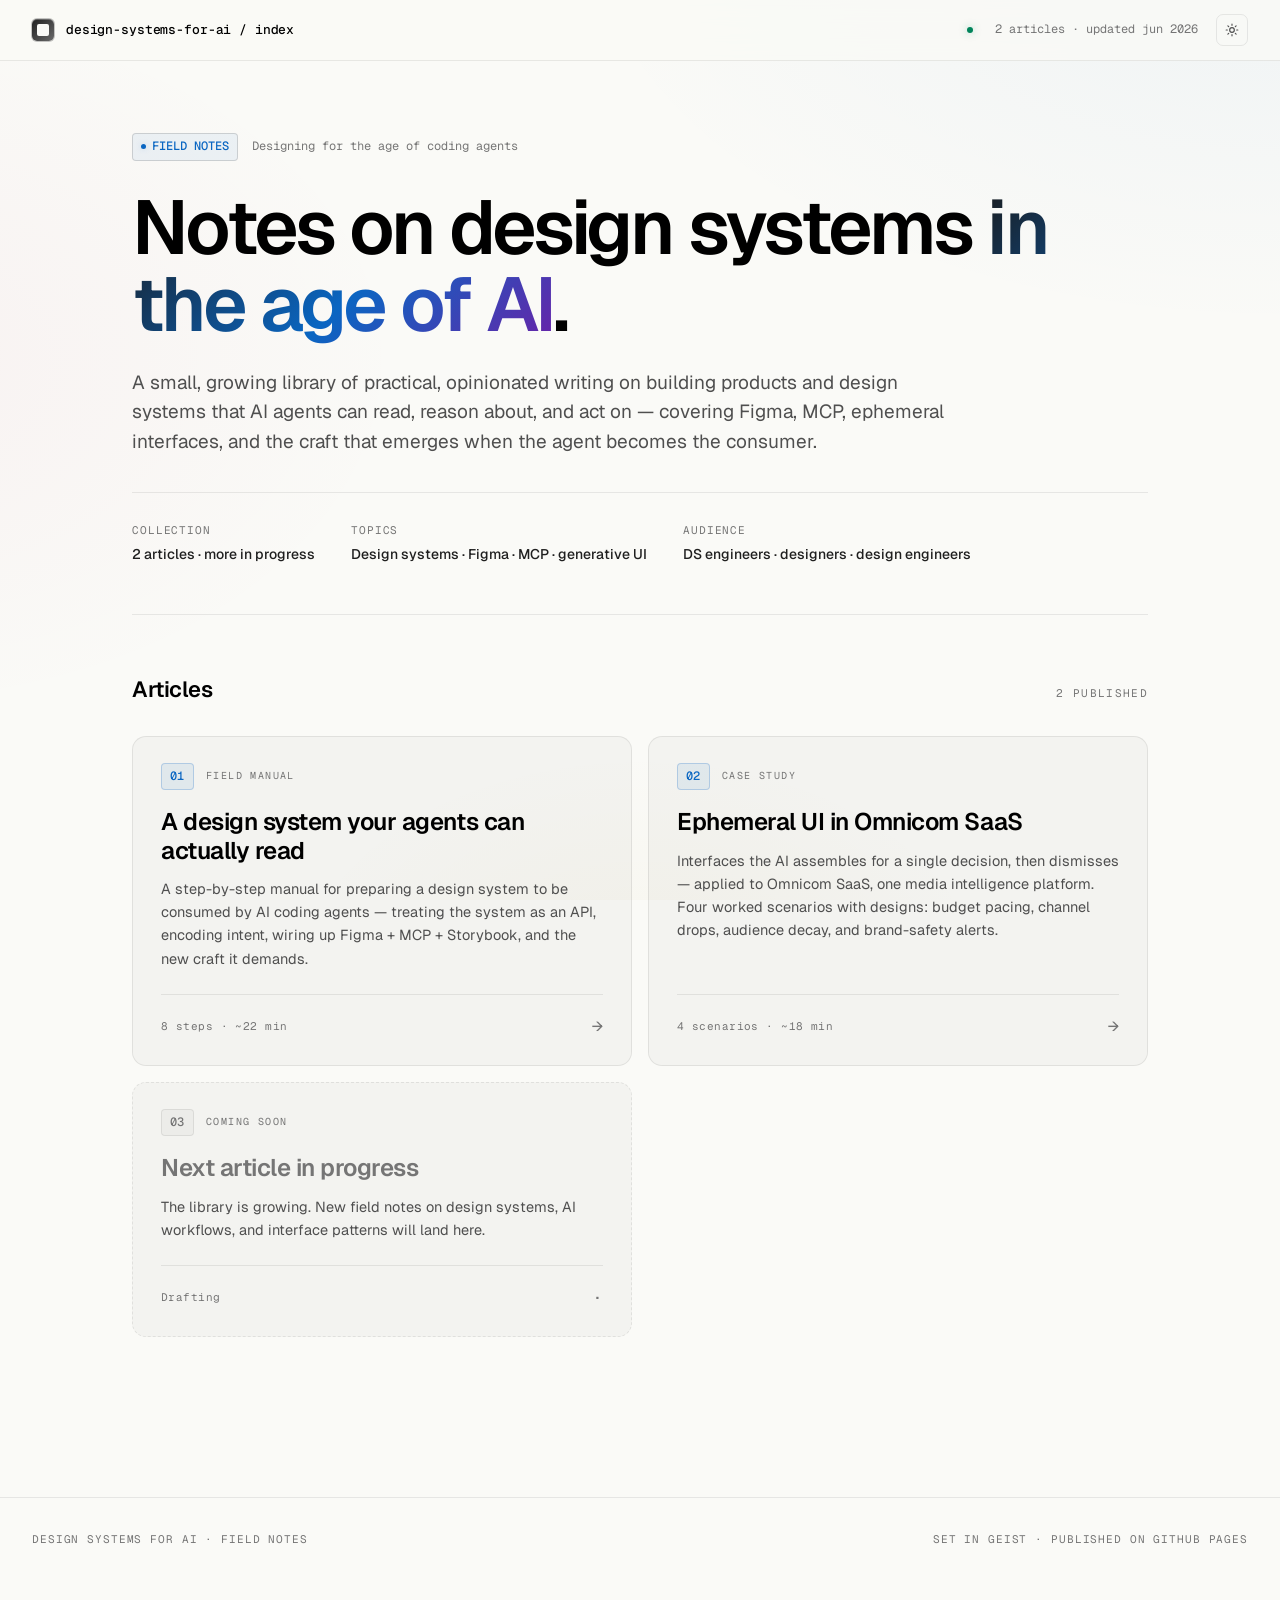
==== commit 97295803: "Reframe Ephemeral UI article around Omnicom SaaS with four worked scenarios - Recast the article fro" ====
--- a/index.html
+++ b/index.html
@@ -113,16 +113,17 @@
         <a class="card" href="articles/ephemeral-ui.html">
           <div class="card-top">
             <span class="card-index">02</span>
-            <span class="card-tag">Pattern Study</span>
+            <span class="card-tag">Case Study</span>
           </div>
-          <h3 class="card-title">Ephemeral UI in AI-driven SaaS</h3>
+          <h3 class="card-title">Ephemeral UI in Omnicom SaaS</h3>
           <p class="card-desc">
-            Interfaces the AI assembles on demand for a single intent, then
-            dismisses. A worked example — an e-commerce analytics product — with
-            triggers, components, a full flow, and how to lay it out in Figma.
+            Interfaces the AI assembles for a single decision, then dismisses —
+            applied to Omnicom SaaS, one media intelligence platform. Four worked
+            scenarios with designs: budget pacing, channel drops, audience decay,
+            and brand-safety alerts.
           </p>
           <div class="card-foot">
-            <span class="card-meta">7 parts · ~16 min</span>
+            <span class="card-meta">4 scenarios · ~18 min</span>
             <span class="card-arrow">→</span>
           </div>
         </a>
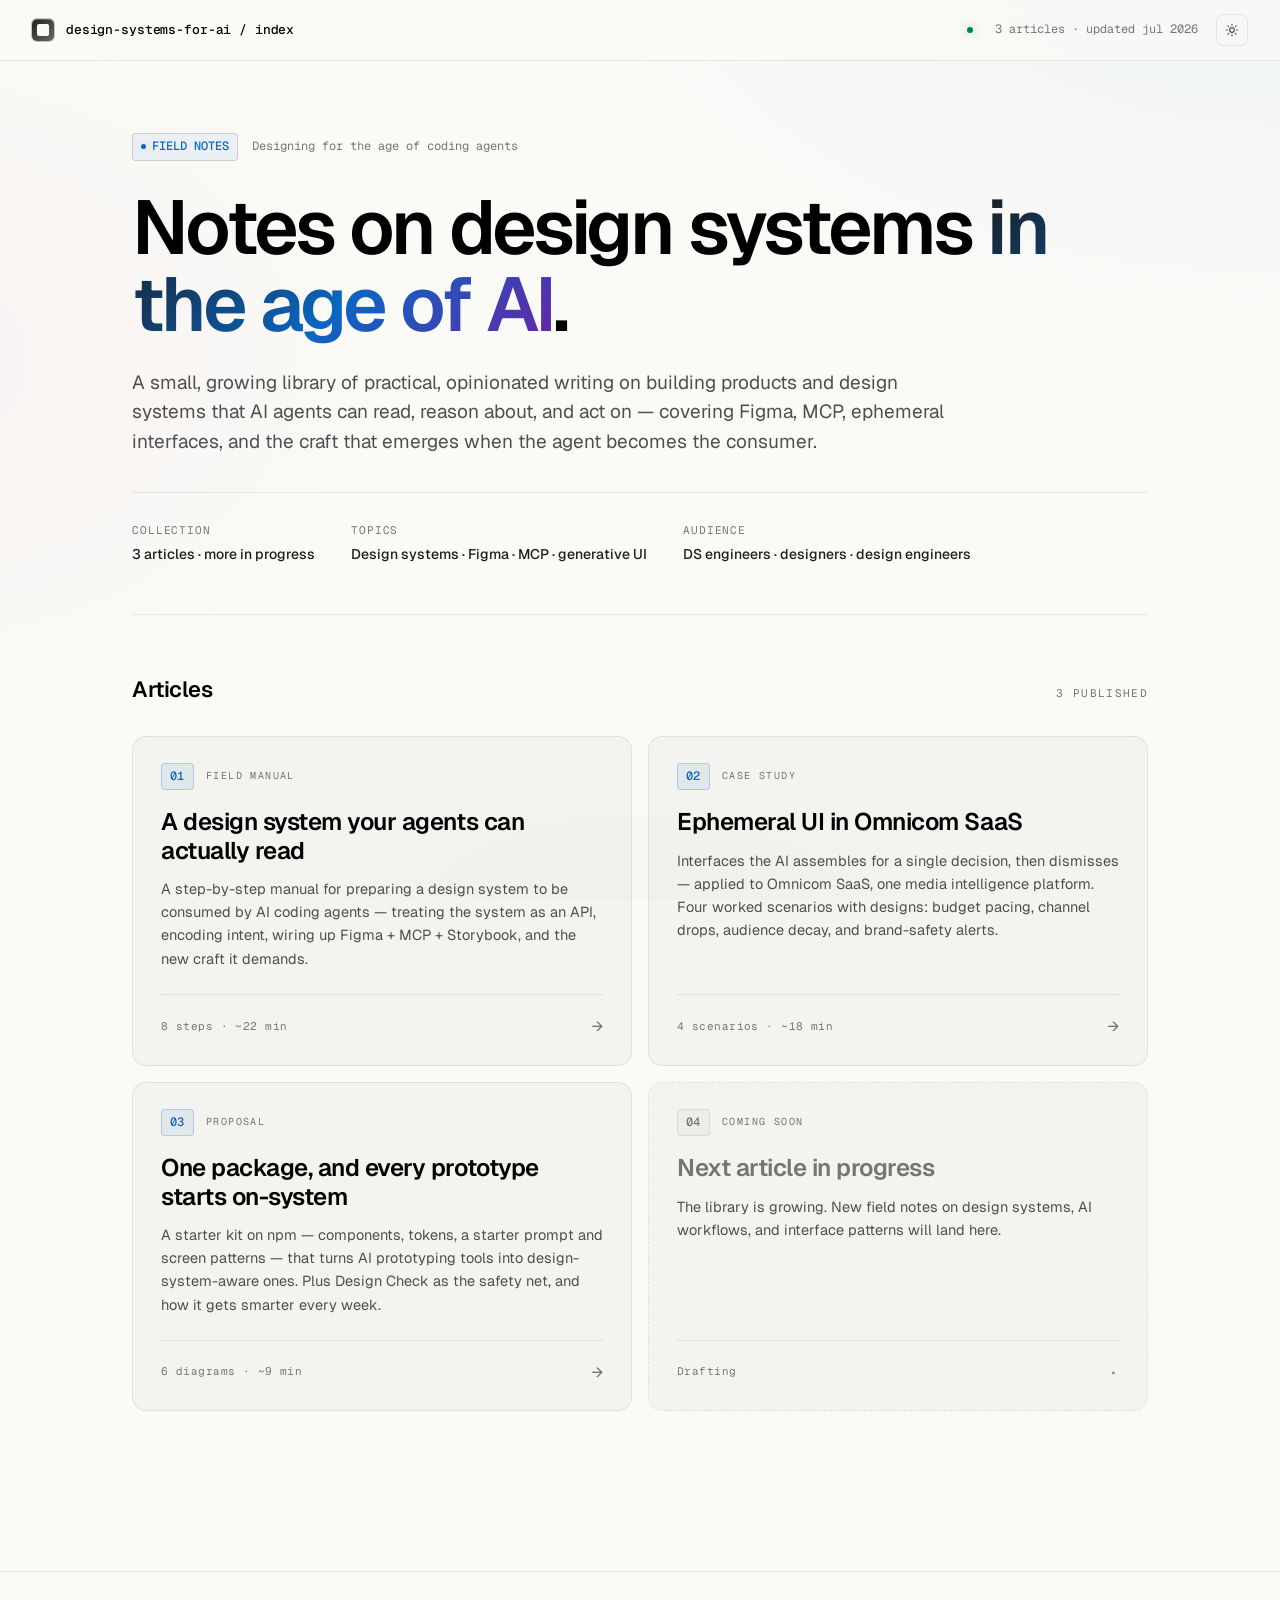
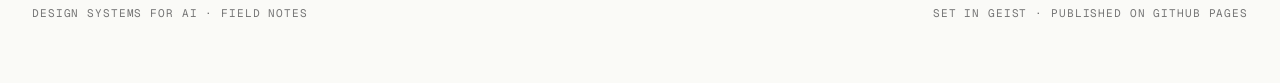
==== commit 4c3142e8: "Add "starter kit" article: npm package as the design-system starting point New article 03 proposing " ====
--- a/index.html
+++ b/index.html
@@ -37,7 +37,7 @@
     <div class="topbar-right">
       <div class="topbar-meta">
         <span class="dot"></span>
-        <span>2 articles · updated jun 2026</span>
+        <span>3 articles · updated jul 2026</span>
       </div>
       <button type="button" class="theme-toggle" data-theme-toggle aria-label="Toggle colour scheme">
         <svg class="icon-moon" width="14" height="14" viewBox="0 0 24 24" fill="none" aria-hidden="true">
@@ -71,7 +71,7 @@
       <div class="hero-meta-row">
         <div class="hero-meta-item">
           <div class="k">Collection</div>
-          <div class="v">2 articles · more in progress</div>
+          <div class="v">3 articles · more in progress</div>
         </div>
         <div class="hero-meta-item">
           <div class="k">Topics</div>
@@ -88,7 +88,7 @@
     <section>
       <div class="index-head">
         <h2>Articles</h2>
-        <span class="index-count">2 published</span>
+        <span class="index-count">3 published</span>
       </div>
 
       <div class="card-grid">
@@ -128,9 +128,27 @@
           </div>
         </a>
 
+        <a class="card" href="articles/starter-kit.html">
+          <div class="card-top">
+            <span class="card-index">03</span>
+            <span class="card-tag">Proposal</span>
+          </div>
+          <h3 class="card-title">One package, and every prototype starts on-system</h3>
+          <p class="card-desc">
+            A starter kit on npm — components, tokens, a starter prompt and
+            screen patterns — that turns AI prototyping tools into
+            design-system-aware ones. Plus Design Check as the safety net, and
+            how it gets smarter every week.
+          </p>
+          <div class="card-foot">
+            <span class="card-meta">6 diagrams · ~9 min</span>
+            <span class="card-arrow">→</span>
+          </div>
+        </a>
+
         <div class="card soon">
           <div class="card-top">
-            <span class="card-index">03</span>
+            <span class="card-index">04</span>
             <span class="card-tag">Coming soon</span>
           </div>
           <h3 class="card-title">Next article in progress</h3>
--- a/assets/styles.css
+++ b/assets/styles.css
@@ -136,6 +136,11 @@
   :root[data-theme="light"] .callout-label::before { box-shadow: 0 0 6px var(--glow-blue); }
   :root[data-theme="light"] .audit-row.head { background: rgba(0,0,0,0.025); }
   :root[data-theme="light"] .schema-preview-head { background: rgba(255,255,255,0.04); }
+  /* Code blocks keep their dark surface in light mode, so their text must stay light too */
+  :root[data-theme="light"] pre.code-block,
+  :root[data-theme="light"] .schema-preview pre { color: #e6e6e6; }
+  :root[data-theme="light"] pre.code-block .c,
+  :root[data-theme="light"] .schema-preview pre .c { color: #8f8f8f; }
 
   * { box-sizing: border-box; }
   html, body {
